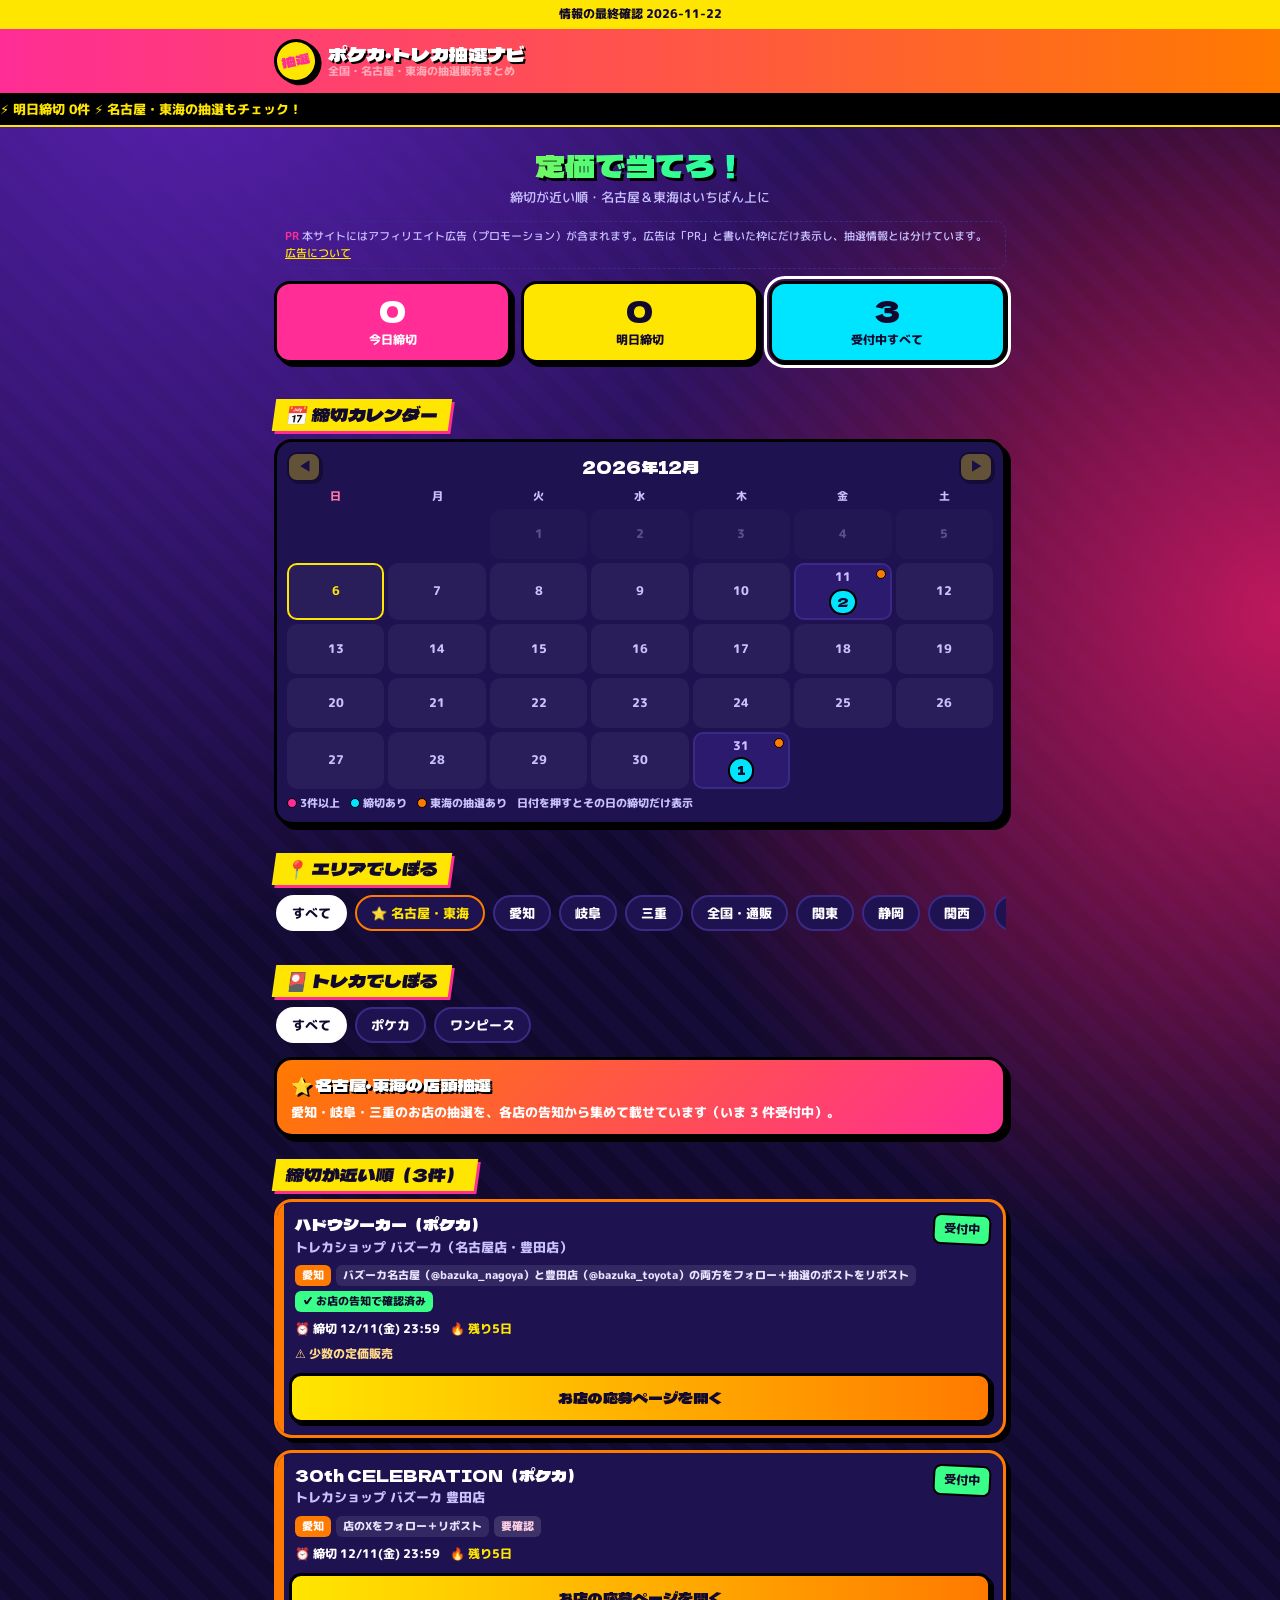
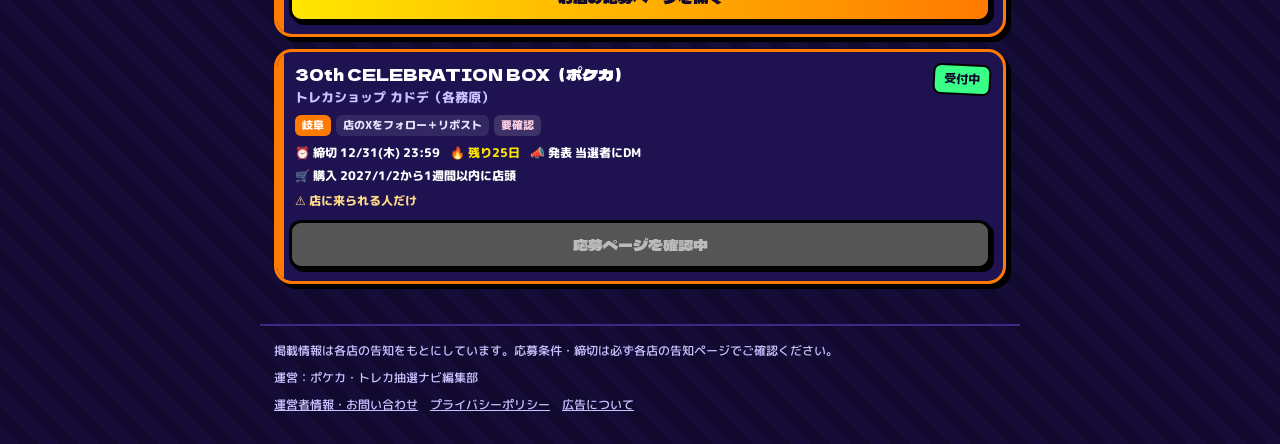
==== site/index.html @ 582af1c0 "抽選情報 11/22夜：@pokecachan から全国6件を追加（Joshin・ゲオ・HMV・フルコンプ・ゲームアーク宝島・ポケカラウンジ）、巡回先に追加 Co-Authored-By: Claud" ====
<!DOCTYPE html>
<html lang="ja">
<head>
<meta charset="utf-8">
<meta name="viewport" content="width=device-width, initial-scale=1">
<title>ポケカ・トレカ抽選ナビ｜全国・名古屋・東海の抽選販売まとめ</title>
<link rel="canonical" href="https://pokeca-chusen-navi.pages.dev/">
<meta property="og:title" content="ポケカ・トレカ抽選ナビ｜全国・名古屋・東海の抽選販売まとめ">
<meta property="og:description" content="ポケカの抽選販売・予約・再販情報を締切が近い順にまとめ。名古屋・愛知・岐阜・三重の店頭抽選もくわしく。">
<meta property="og:type" content="website">
<meta property="og:url" content="https://pokeca-chusen-navi.pages.dev/">
<meta name="twitter:card" content="summary">
<meta name="description" content="ポケカ（ポケモンカード）の抽選販売・予約・再販情報を締切が近い順にまとめています。全国のオンライン抽選に加え、名古屋・愛知・岐阜・三重の店頭抽選もくわしく掲載。">
<link rel="preconnect" href="https://fonts.googleapis.com"><link rel="preconnect" href="https://fonts.gstatic.com" crossorigin>
<link href="https://fonts.googleapis.com/css2?family=Dela+Gothic+One&family=M+PLUS+Rounded+1c:wght@500;800&display=swap" rel="stylesheet">
<style>
:root{--bg:#120a2e;--ink:#fff;--sub:#c9c2ff;--y:#ffe600;--pk:#ff2d95;--cy:#00e5ff;--or:#ff7a00;--gr:#39ff88;--card:#1e1250;--line:#3b2a85}
*{box-sizing:border-box}
body{margin:0;font-family:"M PLUS Rounded 1c",system-ui,sans-serif;font-weight:500;color:var(--ink);line-height:1.55;font-size:15px;
background:radial-gradient(circle at 15% 0%,#5b21b6 0,transparent 40%),radial-gradient(circle at 100% 30%,#be185d 0,transparent 35%),repeating-linear-gradient(45deg,#160c38 0 14px,#120a2e 14px 28px)}
a{color:var(--y)}
.disp{font-family:"Dela Gothic One",sans-serif;font-weight:400;letter-spacing:.02em}
.proto{background:var(--y);color:#120a2e;font-size:12px;text-align:center;padding:5px;font-weight:800}
header{position:sticky;top:0;z-index:5;background:linear-gradient(90deg,var(--pk),var(--or));box-shadow:0 4px 0 #000}
.hd{max-width:760px;margin:auto;padding:10px 14px;display:flex;align-items:center;gap:10px}
.logo{width:44px;height:44px;border-radius:50%;background:var(--y);border:3px solid #000;display:grid;place-items:center;font-family:"Dela Gothic One";color:var(--pk);font-size:14px;transform:rotate(-12deg);box-shadow:3px 3px 0 #000}
.ttl{font-family:"Dela Gothic One";font-size:19px;line-height:1.15;text-shadow:2px 2px 0 #000}
.ttl small{display:block;font-family:"M PLUS Rounded 1c";font-weight:800;font-size:11px;text-shadow:none;color:#fff8}
.ticker{background:#000;color:var(--y);overflow:hidden;white-space:nowrap;font-weight:800;font-size:13px;border-bottom:2px solid var(--y)}
.ticker span{display:inline-block;padding:6px 0;animation:tk 28s linear infinite}
@keyframes tk{from{transform:translateX(100vw)}to{transform:translateX(-100%)}}
main{max-width:760px;margin:auto;padding:14px 14px 40px}
.hero{text-align:center;margin:6px 0 14px}
.hero .big{font-family:"Dela Gothic One";font-size:30px;line-height:1.2;background:linear-gradient(90deg,var(--y),var(--gr),var(--cy));-webkit-background-clip:text;background-clip:text;color:transparent;filter:drop-shadow(3px 3px 0 #000)}
.hero p{margin:4px 0 0;font-size:13px;color:var(--sub)}
.pr-note{font-size:11px;color:var(--sub);border:1px dashed var(--line);border-radius:10px;padding:6px 10px;margin-bottom:12px}
.pr-note b{color:var(--pk)}
.sum{display:grid;grid-template-columns:repeat(3,1fr);gap:10px;margin-bottom:14px}
.sum button{border:3px solid #000;border-radius:16px;padding:10px 4px;font:inherit;cursor:pointer;text-align:center;box-shadow:4px 4px 0 #000;transition:transform .1s;color:#120a2e}
.sum button:active{transform:translate(3px,3px);box-shadow:1px 1px 0 #000}
.sum .today{background:var(--pk);color:#fff}
.sum button[data-f=tmr]{background:var(--y)}
.sum button[data-f=open]{background:var(--cy)}
.sum button.on{outline:3px solid #fff;outline-offset:2px}
.sum .n{display:block;font-family:"Dela Gothic One";font-size:30px;line-height:1.1}
.sum .l{font-size:12px;font-weight:800}
h2{font-family:"Dela Gothic One";font-weight:400;font-size:18px;margin:22px 0 8px;display:inline-block;background:var(--y);color:#120a2e;padding:2px 12px;transform:skew(-8deg);box-shadow:3px 3px 0 var(--pk)}
.chips{display:flex;gap:8px;overflow-x:auto;padding:2px 2px 6px;margin-bottom:6px;scrollbar-width:none}
.chips button{flex:none;border:2px solid var(--line);background:var(--card);color:#fff;border-radius:999px;padding:6px 14px;font:inherit;font-size:13px;font-weight:800;cursor:pointer;white-space:nowrap}
.chips button.on{background:#fff;color:#120a2e;border-color:#fff}
.chips button.tk{border-color:var(--or);color:var(--y)}
.chips button.tk.on{background:var(--or);color:#fff;border-color:#000;box-shadow:2px 2px 0 #000}
.list{display:flex;flex-direction:column;gap:12px}
.item{background:var(--card);border:3px solid #000;border-radius:18px;padding:12px;box-shadow:5px 5px 0 #000;position:relative;overflow:hidden}
.item::before{content:"";position:absolute;left:0;top:0;bottom:0;width:7px;background:var(--cy)}
.item.s-today::before{background:var(--pk)}.item.s-tmr::before{background:var(--y)}.item.tk::before{background:var(--or)}
.item.tk{border-color:var(--or)}
.row1{display:flex;justify-content:space-between;gap:8px;align-items:flex-start;padding-left:6px}
.prod{font-family:"Dela Gothic One";font-size:16px;line-height:1.3}
.shop{font-size:13px;color:var(--sub);margin-top:2px;font-weight:800}
.badge{flex:none;font-size:12px;font-weight:800;border-radius:8px;padding:4px 9px;white-space:nowrap;border:2px solid #000;transform:rotate(3deg)}
.b-today{background:var(--pk);color:#fff;animation:pul 1s ease-in-out infinite alternate}
@keyframes pul{to{transform:rotate(3deg) scale(1.08)}}
.b-tmr{background:var(--y);color:#120a2e}
.b-open{background:var(--gr);color:#120a2e}
.tags{display:flex;flex-wrap:wrap;gap:5px;margin:8px 0;padding-left:6px}
.tag{font-size:11px;border-radius:6px;padding:2px 7px;background:#ffffff18;color:#e9e5ff;font-weight:800}
.tag.ok{background:var(--gr);color:#120a2e}.tag.ng{background:#ffffff24;color:#ffd0e5}
.cond{margin:6px 0 0 6px;font-size:12px;color:#ffd98a;font-weight:800}
.tag.area-tk{background:var(--or);color:#fff}
.meta{font-size:12px;color:#fff;display:flex;flex-wrap:wrap;gap:10px;padding-left:6px;font-weight:800}
.meta .cd{color:var(--y)}
.go{display:block;margin-top:10px;text-align:center;background:linear-gradient(90deg,var(--y),var(--or));color:#120a2e;text-decoration:none;font-family:"Dela Gothic One";font-size:15px;border-radius:12px;padding:10px;border:3px solid #000;box-shadow:3px 3px 0 #000}
.go.off{background:#555;color:#bbb;pointer-events:none}
.empty{border:2px dashed var(--line);border-radius:14px;padding:16px;text-align:center;color:var(--sub);font-size:13px}
.tokai-box{background:linear-gradient(135deg,var(--or),var(--pk));border:3px solid #000;border-radius:18px;padding:12px 14px;margin-top:8px;box-shadow:5px 5px 0 #000}
.tokai-box h3{margin:0 0 4px;font-family:"Dela Gothic One";font-weight:400;font-size:17px;text-shadow:2px 2px 0 #000}
.tokai-box p{margin:0;font-size:13px;font-weight:800}
.prsec{margin-top:26px;border:3px dashed #a78bfa;background:#ffffff0d;border-radius:16px;padding:12px}
.prsec .hdr{display:flex;align-items:center;gap:6px;font-weight:800;color:#e9d5ff}
.prsec .hdr span{font-size:11px;background:#a78bfa;color:#120a2e;border-radius:6px;padding:2px 6px}
.prsec p{font-size:11px;color:#c4b5fd;margin:6px 0 10px}
.prcard{border:1px dashed #a78bfa;border-radius:10px;padding:12px;text-align:center;color:#c4b5fd;font-size:13px}
.prvideo{position:relative;display:block;border:3px solid #000;border-radius:14px;overflow:hidden;box-shadow:4px 4px 0 var(--pk);text-decoration:none}
.prvideo video,.prvbox{display:block;width:100%;aspect-ratio:16/9;object-fit:cover;background:linear-gradient(135deg,#3b1d8f,#be185d)}
.prvbox{display:grid;place-items:center;text-align:center;color:#fff;font-size:12px;font-weight:800;padding:10px}
.prlabel{position:absolute;left:8px;top:8px;z-index:2;background:#a78bfa;color:#120a2e;font-size:11px;font-weight:800;border-radius:6px;padding:2px 7px;border:2px solid #000}
.prcta{display:block;margin-top:10px;text-align:center;background:linear-gradient(90deg,var(--pk),var(--or));color:#fff;text-decoration:none;font-family:"Dela Gothic One";font-size:16px;border-radius:12px;padding:11px;border:3px solid #000;box-shadow:3px 3px 0 #000}
.prods{display:grid;grid-template-columns:1fr 1fr;gap:10px}
.pcard{background:linear-gradient(160deg,#3b1d8f,#1e1250);border:3px solid #000;border-radius:16px;padding:12px;cursor:pointer;box-shadow:4px 4px 0 var(--cy)}
.pcard b{display:block;font-family:"Dela Gothic One";font-weight:400;font-size:14px;line-height:1.3}
.pcard small{color:var(--sub);font-size:11px}
.pcard .cnt{margin-top:6px;font-size:13px;font-weight:800;color:var(--y)}
.cal{background:var(--card);border:3px solid #000;border-radius:18px;padding:10px;box-shadow:5px 5px 0 #000;margin-bottom:6px}
.calhd{display:flex;align-items:center;justify-content:space-between;margin-bottom:6px}
.calhd b{font-family:"Dela Gothic One";font-weight:400;font-size:17px}
.calhd button{border:2px solid #000;background:var(--y);color:#120a2e;border-radius:10px;width:34px;height:30px;font-weight:800;cursor:pointer;box-shadow:2px 2px 0 #000}
.calhd button:disabled{opacity:.3;cursor:default}
.calg{display:grid;grid-template-columns:repeat(7,1fr);gap:4px}
.calw{text-align:center;font-size:11px;font-weight:800;color:var(--sub)}
.calw:first-child{color:#ff7aa8}.calw:last-child{color:#7ad7ff}
.cd2{position:relative;min-height:50px;border-radius:10px;background:#ffffff0d;border:2px solid transparent;padding:3px 2px;text-align:center;font:inherit;color:#fff;cursor:default}
.cd2 .d{font-size:12px;font-weight:800;color:var(--sub)}
.cd2.past{opacity:.35}
.cd2.has{background:#2c1a6e;border-color:var(--line);cursor:pointer}
.cd2.has .n{display:inline-block;margin-top:2px;min-width:26px;border-radius:999px;background:var(--cy);color:#120a2e;font-family:"Dela Gothic One";font-size:13px;padding:1px 6px;border:2px solid #000}
.cd2.hot .n{background:var(--pk);color:#fff}
.cd2.tkd::after{content:"";position:absolute;top:4px;right:4px;width:8px;height:8px;border-radius:50%;background:var(--or);border:1px solid #000}
.cd2.today{border-color:var(--y)}
.cd2.today .d{color:var(--y)}
.cd2.sel{background:var(--y);border-color:#000}
.cd2.sel .d{color:#120a2e}
.callg{display:flex;flex-wrap:wrap;gap:10px;font-size:11px;color:var(--sub);margin-top:6px;font-weight:800}
.callg i{display:inline-block;width:10px;height:10px;border-radius:50%;vertical-align:-1px;margin-right:3px;border:1px solid #000}
.dayclr{display:none;margin:6px 0 0;border:2px solid #000;background:#fff;color:#120a2e;border-radius:999px;padding:5px 14px;font:inherit;font-size:13px;font-weight:800;cursor:pointer}
footer{max-width:760px;margin:auto;padding:16px 14px 30px;font-size:12px;color:var(--sub);border-top:2px solid var(--line)}
footer a{color:var(--sub);margin-right:12px}
</style>
</head>
<body>
<div class="proto">情報の最終確認 <span id="checked"></span></div>
<header><div class="hd"><div class="logo">抽選</div><div class="ttl">ポケカ・トレカ抽選ナビ<small>全国・名古屋・東海の抽選販売まとめ</small></div></div></header>
<div class="ticker"><span id="tick">⚡ 抽選情報を更新中 ⚡</span></div>
<main>
  <div class="hero"><div class="big">定価で当てろ！</div><p>締切が近い順・名古屋＆東海はいちばん上に</p></div>
  <div class="pr-note"><b>PR</b> 本サイトにはアフィリエイト広告（プロモーション）が含まれます。広告は「PR」と書いた枠にだけ表示し、抽選情報とは分けています。<a href="/ad-policy.html">広告について</a></div>

  <div class="sum">
    <button class="today" data-f="today"><span class="n" id="nToday">0</span><span class="l">今日締切</span></button>
    <button data-f="tmr"><span class="n" id="nTmr">0</span><span class="l">明日締切</span></button>
    <button class="on" data-f="open"><span class="n" id="nOpen">0</span><span class="l">受付中すべて</span></button>
  </div>

  <h2>📅 締切カレンダー</h2>
  <div class="cal">
    <div class="calhd"><button id="calPrev" aria-label="前の月">◀</button><b id="calTtl"></b><button id="calNext" aria-label="次の月">▶</button></div>
    <div class="calg" id="calG"></div>
    <div class="callg"><span><i style="background:var(--pk)"></i>3件以上</span><span><i style="background:var(--cy)"></i>締切あり</span><span><i style="background:var(--or)"></i>東海の抽選あり</span><span>日付を押すとその日の締切だけ表示</span></div>
  </div>
  <button class="dayclr" id="dayClr">✕ 日付のしぼりこみを解除</button>

  <h2>📍 エリアでしぼる</h2>
  <div class="chips" id="areaChips"></div>

  <h2>🎴 トレカでしぼる</h2>
  <div class="chips" id="prodChips"></div>

  <div id="tokaiBox"></div>

  <h2 id="listTitle">締切が近い順</h2>
  <div class="list" id="list"></div>

  <section class="prsec" id="prSec" aria-label="広告">
    <div class="hdr"><span>PR</span>オンラインオリパ（広告）</div>
    <p>ここは広告枠です。上の抽選情報とは関係ありません。18歳未満は利用できないサービスがあります。利用条件は各サイトでご確認ください。</p>
    <!-- 動画枠：A8で提携後、広告主の公式動画素材を入れる。data-video に動画ファイル、data-href にアフィリエイトのリンク -->
    <a class="prvideo" id="prVideo" data-video="" data-href="" href="#" rel="sponsored noopener" target="_blank">
      <span class="prlabel">PR</span>
      <div class="prvbox"><span>▶ 公式動画素材が届いたらここで自動再生（音なし・ループ）<br>タップでアフィリエイト先へ</span></div>
    </a>
    <a class="prcta" id="prCta" href="#" rel="sponsored noopener" target="_blank">今すぐチェック →</a>
  </section>

</main>
<footer>
  <div>掲載情報は各店の告知をもとにしています。応募条件・締切は必ず各店の告知ページでご確認ください。</div>
  <div style="margin-top:8px">運営：ポケカ・トレカ抽選ナビ編集部</div>
  <div style="margin-top:8px"><a href="/about.html">運営者情報・お問い合わせ</a><a href="/privacy.html">プライバシーポリシー</a><a href="/ad-policy.html">広告について</a></div>
</footer>

<script>
// 抽選データ（tools/sync.py が買取ナビの抽選データから作って、ここに埋め込む）
/*DATA-START*/const DATA={"checked":"2026-11-22","items":[{"pref":"愛知","shop":"HobbyMarket さとう店","item":"神の支配 OP-18（ワンピース）","game":"onepiece","method":"Web応募（LivePocket）","deadline":"2026-11-17","time":"21:00","result":"11/18","buy":"11/21 10:00〜11/23 21:00 店頭"},{"pref":"愛知","shop":"MINT名古屋店","item":"神の支配 OP-18（ワンピース）","game":"onepiece","method":"Googleフォーム","deadline":"2026-11-18","time":"23:59","result":"11/19前後（メール）","buy":"11/28 21:00までに来店","condition":"本人確認は運転免許証・マイナンバーカード","url":"https://x.com/mint_nagoya/status/2121195654290784266","verified":"2026-11-17"},{"pref":"愛知","shop":"MINT名古屋店","item":"ハドウシーカー（ポケカ） 1BOX","game":"pokeca","method":"Googleフォーム（店のXのフォロー＋対象ポストのリポストが必須）","deadline":"2026-11-24","time":"23:59","result":"11/25前後（当選者のみメール）","buy":"12/4 21:00までに来店","condition":"1人1回。本人確認は運転免許証・マイナンバーカード","url":"https://docs.google.com/forms/d/e/1FAIpQLSe1Cg5346OUiENnW8p3FgmO14wir06wnTff-MA3YrniZBb72A/viewform","verified":"2026-11-17"},{"pref":"愛知","shop":"トレカプラザ55 豊田店","item":"神の支配 OP-18（ワンピース）","game":"onepiece","method":"モバイル会員から応募","deadline":"2026-11-18","condition":"モバイル会員の登録が必要。締切の時刻・発表日は告知に記載なし","url":"https://x.com/tp55_revolution/status/2121505896845000984","verified":"2026-11-17"},{"pref":"愛知","shop":"カードボックス 刈谷店","item":"ハドウシーカー（ポケカ）","game":"pokeca","method":"店頭の注意書きを読んでQRコードから応募","deadline":"2026-11-18","condition":"11/2までにポイントカードに入会した人だけ","url":"https://x.com/CARDBOX_KARIYA/status/2117421510269022342","verified":"2026-11-17"},{"pref":"愛知","shop":"TCGショップ193（名駅店・椿店・大須店）","item":"ハドウシーカー（ポケカ） 1BOX","game":"pokeca","method":"Googleフォーム","deadline":"2026-11-19","time":"23:59","result":"当選者のみメール","buy":"11/21〜11/26に支払い、引き取りは7日以内","condition":"10/31までに入会した店頭会員だけ（通販の会員は対象外）。箱のフィルム・外箱なし","url":"https://docs.google.com/forms/d/e/1FAIpQLScyVCz7XSzFQ8L4EWUXfMzbnjYKd2P3TCOXoAjrp3Wy0Md2ag/viewform","verified":"2026-11-17"},{"pref":"愛知","shop":"TSUTAYA ウイングタウン岡崎店","item":"ハドウシーカー（ポケカ） 1BOX","game":"pokeca","method":"LivePocketで応募","deadline":"2026-11-19","time":"23:00","result":"11/23予定（メール）","buy":"11/27〜11/29 店頭","condition":"1人1回。本人確認あり。箱のフィルムは外して渡される","url":"https://livepocket.jp/e/xo13d","verified":"2026-11-17"},{"pref":"愛知","shop":"TSUTAYA 瀬戸店","item":"ハドウシーカー（ポケカ） 1BOX","game":"pokeca","method":"LivePocketで応募","deadline":"2026-11-19","time":"23:00","result":"11/23予定（メール）","buy":"11/27〜11/29 店頭","condition":"1人1回。本人確認あり。箱のフィルムは外して渡される","url":"https://livepocket.jp/e/gjqwb","verified":"2026-11-17"},{"pref":"愛知","shop":"TSUTAYA 春日井店","item":"ハドウシーカー（ポケカ） 1BOX","game":"pokeca","method":"LivePocketで応募","deadline":"2026-11-19","time":"23:00","result":"11/23予定（メール）","buy":"11/27〜11/29 店頭","condition":"1人1回。シリアルコードが必要。本人確認あり","url":"https://livepocket.jp/e/hjv8f","verified":"2026-11-17"},{"pref":"愛知","shop":"TSUTAYA ルビットタウン戸田店","item":"ハドウシーカー（ポケカ） 1BOX","game":"pokeca","method":"LivePocketで応募","deadline":"2026-11-19","time":"23:00","result":"11/23予定（メール）","buy":"11/27〜11/29 店頭","condition":"1人1回。シリアルコードが必要。本人確認あり","url":"https://livepocket.jp/e/pcjvn","verified":"2026-11-17"},{"pref":"愛知","shop":"ブックオフ（名古屋みなと店・新瑞橋駅前店・西友岡崎店）","item":"神の支配 OP-18（ワンピース）","game":"onepiece","method":"各店のXをフォロー＋リポスト","deadline":"2026-11-19","result":"11/20ごろまでにDM（岡崎）","buy":"11/21〜11/22 店頭（岡崎）","condition":"締切の時刻は各店の告知で確認"},{"pref":"愛知","shop":"BOOKOFF PLUS ヨシヅヤ新稲沢店","item":"神の支配 OP-18（ワンピース）","game":"onepiece","method":"店のXをフォロー＋リポスト","deadline":"2026-11-19","result":"11/20（当選者にDM）","buy":"11/21〜11/22 店頭","condition":"Xの抽選だけ（当日の一般販売・郵送なし）。1人1点、シュリンクは外して渡し","url":"https://x.com/bo_inazawa/status/2121198390847676625","verified":"2026-11-17"},{"pref":"愛知・岐阜ほか","shop":"買取王国","item":"ハドウシーカー（ポケカ）","game":"pokeca","method":"Googleフォーム（告知のQRコード）。近くの買取王国を選んで応募","deadline":"2026-11-19","result":"11/26","buy":"11/27〜11/30","condition":"アプリ会員限定。1人15パックまで（1パック200円）。1人1回","url":"https://x.com/okokutore/status/2118924757852958762","verified":"2026-11-17"},{"pref":"愛知","shop":"コーギーアール名古屋店","item":"30th CELEBRATION カードセット9種（ポケカ）","game":"pokeca","method":"店のXをフォロー＋リポスト","deadline":"2026-11-20","time":"23:59","result":"当選者にDM","condition":"全9種セット 10,800円（税込）","url":"https://x.com/corgi_nagoya/status/2120831245215248852","verified":"2026-11-17"},{"pref":"愛知","shop":"BOOKOFF PLUS ヨシヅヤ新稲沢店","item":"ハドウシーカー（ポケカ）","game":"pokeca","method":"店のXをフォロー＋リポスト","deadline":"2026-11-25","result":"11/26（DM）","buy":"11/27〜11/29 店頭","condition":"Xの抽選だけ（当日の一般販売・郵送なし）。1人1点、シュリンクは外して渡し。当選のDMとアカウントを店頭で確認","url":"https://x.com/bo_inazawa/status/2120441870107250752","verified":"2026-11-17"},{"pref":"愛知","shop":"トレカショップ バズーカ（名古屋店・豊田店）","item":"ハドウシーカー（ポケカ）","game":"pokeca","method":"バズーカ名古屋（@bazuka_nagoya）と豊田店（@bazuka_toyota）の両方をフォロー＋抽選のポストをリポスト","deadline":"2026-12-11","time":"23:59","condition":"少数の定価販売","url":"https://x.com/bazuka_nagoya/status/2113583740110909888","verified":"2026-11-17"},{"pref":"愛知","shop":"すまいるキング 岡崎店（カードボックス岡崎店）","item":"ハドウシーカー（ポケカ） 購入権","game":"pokeca","method":"店内に掲示のQRコードから応募（店頭抽選）","deadline":"2026-11-22","time":"23:59","url":"https://x.com/Cardbox_okazaki/status/2117424910691860802","verified":"2026-11-17"},{"pref":"岐阜","shop":"三洋堂トレカ館 中津川店","item":"スペシャルデッキセットMEGA（ポケカ）","game":"pokeca","method":"店のXをフォロー＋リポスト","deadline":"2026-11-17","time":"20:59","result":"11/19（DM）","buy":"11/20〜11/23 店頭","condition":"岐阜・長野に住んでいる人だけ","url":"https://x.com/sanyodoTCG_naka/status/2121151328185663893","verified":"2026-11-17"},{"pref":"岐阜","shop":"草叢BOOKS 各務原店","item":"神の支配 OP-18（ワンピース）","game":"onepiece","method":"店頭掲示のQRコードからLivePocketで応募","deadline":"2026-11-17","time":"21:00","result":"11/18","buy":"11/21〜11/23 店頭（9時〜21時）","condition":"LivePocket会員登録と、店頭の有人カウンターで配るシリアルコードが必要","url":"https://x.com/kusamura_toreca/status/2121030282354598013","verified":"2026-11-17"},{"pref":"岐阜","shop":"王の洞窟 岐南本店","item":"神の支配 OP-18（ワンピース） 1BOX","game":"onepiece","method":"Web応募","deadline":"2026-11-17","time":"21:30","result":"11/18","buy":"11/21〜11/23 店頭受け取りだけ"},{"pref":"岐阜","shop":"TSUTAYA 大垣店","item":"ハドウシーカー（ポケカ） 1BOX","game":"pokeca","method":"LivePocketで応募","deadline":"2026-11-19","time":"23:00","result":"11/23予定（メール）","buy":"11/27〜11/29 店頭","condition":"1人1回。シリアルコードが必要。本人確認あり","url":"https://livepocket.jp/e/r_9mb","verified":"2026-11-17"},{"pref":"岐阜","shop":"トレカショップ カドデ（各務原）","item":"30th CELEBRATION BOX（ポケカ）","game":"pokeca","method":"店のXをフォロー＋リポスト","deadline":"2026-12-31","result":"当選者にDM","buy":"2027/1/2から1週間以内に店頭","condition":"店に来られる人だけ"},{"pref":"三重","shop":"ブックオフ 鈴鹿ハンター店","item":"神の支配 OP-18（ワンピース） 1BOX","game":"onepiece","method":"店のXをフォロー＋リポスト","deadline":"2026-11-19","result":"11/20（XのDM）","buy":"11/21〜11/22 店頭","condition":"直接店頭で受け取れる人だけ。1人1BOX。テープを切って渡し","url":"https://x.com/BOOKOFFsuzuka/status/2120713195040170084","verified":"2026-11-17"},{"pref":"三重","shop":"TSUTAYA 鈴鹿中央通店","item":"ハドウシーカー（ポケカ） 1BOX","game":"pokeca","method":"LivePocketで応募","deadline":"2026-11-19","time":"23:00","result":"11/23予定（メール）","buy":"11/27〜11/29 店頭","condition":"1人1回。シリアルコードが必要。本人確認あり","url":"https://livepocket.jp/e/frcx1","verified":"2026-11-17"},{"pref":"全国・通販","shop":"楽天ブックス","item":"ハドウシーカー・30th CELEBRATION・ストームエメラルダほか（ポケカ）","game":"pokeca","method":"各商品ページからエントリー","deadline":"2026-11-18","time":"23:59","result":"販売開始までにメール","buy":"11/29 10:00〜12/3 23:59（クレジットカード）","condition":"楽天会員。1世帯1名。同じ商品を楽天ブックスで買ったことがある人は無効","url":"https://books.rakuten.co.jp/rb/18537078/","verified":"2026-11-17"},{"pref":"全国・通販","shop":"ドラゴンスター通販","item":"ハドウシーカー（ポケカ）","game":"pokeca","method":"会員の抽選ページから応募","deadline":"2026-11-18","time":"23:59","result":"11/19予定","buy":"11/19〜11/25","url":"https://dorasuta.membercard.jp/lottery"},{"pref":"全国・店舗受け取り","shop":"イエローサブマリン各店","item":"30th CELEBRATION カードセット・ストームエメラルダの再販 購入権（ポケカ）","game":"pokeca","method":"店頭ポスターのQRコード（LivePocket）","deadline":"2026-11-18","time":"20:00","result":"11/22予定","buy":"11/23〜11/25 レシートをもらった店で","condition":"11/15〜11/18の300円以上のレシートとマイナンバーカードが必要。東海の店が対象かは未確認","url":"https://livepocket.jp/e/rnqyh","verified":"2026-11-17"},{"pref":"全国・店舗受け取り","shop":"コジマ（アプリ）","item":"ハドウシーカー（ポケカ） 1BOX","game":"pokeca","method":"コジマアプリから応募","deadline":"2026-11-20","time":"23:59","result":"11/27 0:00（アプリ）","buy":"11/27〜11/29 選んだ店で","condition":"コジマで累計5,000円以上の購入履歴が必要。対象の店は告知で確認","url":"https://www.kojima.net/shop/app/kojima_appli.html"},{"pref":"全国・通販","shop":"駿河屋通販","item":"ハドウシーカー（ポケカ）","game":"pokeca","method":"公式Xをフォロー＋リポストして、応募ページから申し込み","deadline":"2026-11-22","time":"23:59","result":"11/23","buy":"11/23〜11/26に支払い","condition":"マイページ登録が必要。1人1回"},{"pref":"全国・店舗受け取り","shop":"イトーヨーカドー","item":"30th CELEBRATION 再販分（ポケカ）","game":"pokeca","method":"LivePocketで応募","deadline":"2026-11-22","result":"LivePocketからお知らせ（店頭発表なし）","buy":"12/11〜12/13","condition":"受付は11/20から。対象の店は告知で確認","url":"https://x.com/PokeGetInfoMain/status/2122177290872516697"},{"pref":"愛知・岐阜ほか","shop":"買取王国（一宮・春日井・豊橋・可児・豊田・岐阜・大垣・岡崎・多治見ほか）","item":"ストームエメラルダ（ポケカ）","game":"pokeca","method":"Googleフォームから応募","deadline":"2026-11-19","time":"23:59","condition":"応募条件は告知で確認","url":"https://docs.google.com/forms/d/e/1FAIpQLSd-vlKNrXIg5Kf9CGn7VuBkQ0bHYpUPj7yWfzBUvzA-tv6Hog/viewform"},{"pref":"三重","shop":"ブックオフ イオン桑名店","item":"30th CELEBRATION BOX（ポケカ）","game":"pokeca","method":"店のXをフォロー＋リポスト","deadline":"2026-11-19","time":"23:59","condition":"Xアカウントが必要。条件は告知で確認","url":"https://x.com/bookoff_kuwana/status/2122132550210486403"},{"pref":"三重","shop":"三洋堂書店 生桑店（四日市）","item":"プレミアムデッキセット エーフィ・ブラッキー（ポケカ）","game":"pokeca","method":"店のXをフォロー＋リポスト","deadline":"2026-11-20","time":"23:59","url":"https://x.com/sanyodoikuwa/status/2122162750667337900"},{"pref":"愛知","shop":"トレカチャンピオン 大須店（オンライン枠）","item":"ハドウシーカー（ポケカ） 1BOX","game":"pokeca","method":"会員限定。店のXのDMで応募","deadline":"2026-11-22","time":"23:59","result":"11/25（当選者のみDM）","buy":"11/27中に店頭で現金払い","condition":"会員・本人確認。1人1応募","url":"https://x.com/Champion_osu/status/2122087248447393822"},{"pref":"愛知","shop":"トレカチャンピオン 大須店（店頭枠）","item":"ハドウシーカー・ストームエメラルダ・ニンジャスピナー（ポケカ）","game":"pokeca","method":"店頭で応募","deadline":"2026-11-22","time":"21:00","condition":"会員・本人確認","url":"https://x.com/Champion_osu/status/2121928555575787573"},{"pref":"愛知","shop":"トレカチャンピオン 名駅店","item":"ハドウシーカー（ポケカ） 1BOX","game":"pokeca","method":"会員限定。店のXのDMで応募","deadline":"2026-11-22","time":"23:59","result":"11/25（当選者のみDM）","buy":"11/27中に店頭で現金払い","condition":"会員・本人確認。1人1応募","url":"https://x.com/TCmeieki/status/2122162751825199463"},{"pref":"愛知","shop":"トレカチャンピオン 江南店","item":"ハドウシーカー（ポケカ） 1BOX","game":"pokeca","method":"会員限定。店のXのDMで応募","deadline":"2026-11-22","time":"23:59","result":"11/25（当選者のみDM）","buy":"11/27中に店頭で現金払い","condition":"会員。1人1応募","url":"https://x.com/CardKonan/status/2122202495783256517"},{"pref":"愛知","shop":"ビデオインアメリカ 一宮本店（トレカチャンピオン）","item":"ハドウシーカー（ポケカ） 1BOX","game":"pokeca","method":"会員限定。店のXのDMで応募","deadline":"2026-11-22","time":"23:59","result":"11/25（当選者のみDM）","buy":"11/27中に店頭で現金払い","condition":"会員・本人確認。1人1応募","url":"https://x.com/CardIchinomiya/status/2122102353968935364"},{"pref":"愛知","shop":"トレカチャンピオン MEGAドン・キホーテ豊橋店","item":"ハドウシーカー（ポケカ） 1BOX","game":"pokeca","method":"会員限定。店のXのDMで応募","deadline":"2026-11-22","time":"23:59","result":"11/25（当選者のみDM）","buy":"11/27中に店頭で現金払い","condition":"会員・本人確認。1人1応募","url":"https://x.com/cardmegatoyo/status/2122087248162107846"},{"pref":"岐阜","shop":"トレカチャンピオン 各務原店","item":"ハドウシーカー（ポケカ） 1BOX","game":"pokeca","method":"会員限定。店のXのDMで応募","deadline":"2026-11-22","time":"23:59","result":"11/25（当選者のみDM）","buy":"11/27中に店頭で現金払い","condition":"会員・本人確認。1人1応募","url":"https://x.com/kagamigaharaVAC/status/2122094794180903068"},{"pref":"愛知","shop":"トレカダンジョン 稲沢本店","item":"ハドウシーカー（ポケカ）","game":"pokeca","method":"店頭で応募","deadline":"2026-11-23","time":"23:59","condition":"会員・レシートが必要","url":"https://x.com/TCGDungeon/status/2120404083412807826"},{"pref":"愛知","shop":"トレカダンジョンLite 大須店","item":"ハドウシーカー（ポケカ）","game":"pokeca","method":"店頭で応募","deadline":"2026-11-23","time":"23:59","condition":"会員・レシートが必要","url":"https://x.com/TCGDungeon_Osu/status/2120404850135687305"},{"pref":"愛知","shop":"トレカショップ バズーカ 豊田店","item":"30th CELEBRATION（ポケカ）","game":"pokeca","method":"店のXをフォロー＋リポスト","deadline":"2026-12-11","time":"23:59","url":"https://x.com/bazuka_toyota/status/2113582334935208321"},{"pref":"愛知","shop":"カードラボ 名古屋駅前店","item":"30th CELEBRATION 20パック（ポケカ）","game":"pokeca","method":"店のXをフォロー＋キャンペーン投稿をリポスト","deadline":"2026-11-19","result":"11/20〜11/22（当選者にXのDM）","buy":"11/23〜11/29 店頭のみ","condition":"Xアカウントが必要。店頭で受け取れる人のみ。身分証の提示を求められる場合あり。代理購入不可","url":"https://www.c-labo.jp/blog/624695/","verified":"2026-11-18"},{"pref":"岐阜","shop":"三洋堂トレカ館 穂積店","item":"MEGAドリームex・バトルコレクションほか（ポケカ）","game":"pokeca","method":"SNS応募（本人確認）","deadline":"2026-11-18","time":"23:59","url":"https://x.com/sanyodoTCG_hozu/status/2122283546186260591"},{"pref":"岐阜","shop":"カードラボ 岐阜店","item":"ハドウシーカー（ポケカ）","game":"pokeca","method":"オンライン応募（会員・本人確認）","deadline":"2026-11-19","time":"23:59","url":"https://x.com/gifu_labo/status/2122328360957399292"},{"pref":"三重","shop":"お宝市番館 三重本店（おたいち）","item":"30th CELEBRATION・ハドウシーカー（ポケカ）","game":"pokeca","method":"アプリ・SNSで応募（会員）","deadline":"2026-11-20","time":"23:00","url":"https://x.com/otaichimiecard/status/2122292657590587901"},{"pref":"三重","shop":"三洋堂トレカ館 菰野店","item":"ハドウシーカー（ポケカ）","game":"pokeca","method":"オンライン応募（会員・本人確認）","deadline":"2026-11-25","time":"23:59","url":"https://x.com/sanyodoTCG_komo/status/2122582272989855745"},{"pref":"愛知","shop":"トレカマスター 大須万松寺通店","item":"神の支配 OP-18（ワンピース）","game":"onepiece","method":"オンライン応募（会員）","deadline":"2026-11-18","time":"23:59","url":"https://x.com/TCG_Master_Osu/status/2121422874900852980"},{"pref":"愛知","shop":"カードラボ 豊橋店","item":"神の支配 OP-18・PRECIOUS BOX（ワンピース）","game":"onepiece","method":"神の支配は店頭（会員）、PRECIOUS BOXはSNS応募","deadline":"2026-11-18","time":"23:59","url":"https://www.c-labo.jp/shop/toyohashi/blog/624660/"},{"pref":"愛知","shop":"ブックオフ 栄スカイル店","item":"神の支配 OP-18（ワンピース）","game":"onepiece","method":"SNS応募","deadline":"2026-11-19","time":"23:59","url":"https://x.com/botcg_skyle/status/2121125039106064893"},{"pref":"愛知","shop":"ブックオフ 名古屋ヤマナカ新中島店","item":"ヒロインズエディション vol.2（ワンピース）","game":"onepiece","method":"SNS応募（本人確認）","deadline":"2026-11-19","time":"23:59","url":"https://x.com/BOOKOFF_Frante/status/2122634115728240813"},{"pref":"愛知","shop":"お宝市番館 尾張小牧店（おたいち）","item":"神の支配 OP-18（ワンピース）","game":"onepiece","method":"オンライン応募（会員・本人確認）","deadline":"2026-11-19","time":"23:00","url":"https://x.com/otaichikomaki/status/2119966532998713729"},{"pref":"愛知","shop":"トレカチャンピオン 大須店（店頭枠）","item":"神の島の冒険・世界最強の戦士（ワンピース）","game":"onepiece","method":"店頭で応募（会員・本人確認）","deadline":"2026-11-22","time":"21:00","url":"https://x.com/Champion_osu/status/2121928555575787573"},{"pref":"三重","shop":"カードボックス 津店","item":"神の支配 OP-18（ワンピース）","game":"onepiece","method":"SNS応募","deadline":"2026-11-20","time":"22:00","url":"https://shoplottery.e-starbox.com/lottery/entry?code=5vFOi93JoG"},{"pref":"三重","shop":"ブックオフ イオン桑名店","item":"神の支配 OP-18（ワンピース）","game":"onepiece","method":"SNS応募","deadline":"2026-11-19","time":"23:59","url":"https://x.com/bookoff_kuwana/status/2122132543306977721"},{"pref":"三重","shop":"BOOKOFF SUPER BAZAAR 1号四日市日永店","item":"神の支配 OP-18（ワンピース）","game":"onepiece","method":"XでSNS応募","deadline":"2026-11-19","time":"23:59","url":"https://x.com/BO_HINAGA_TCG/status/2122132545844486285"},{"pref":"愛知","shop":"トレカステーション 豊橋店","item":"ハドウシーカー（ポケカ）","game":"pokeca","method":"店頭で応募（会員・本人確認）","deadline":"2026-11-22","time":"23:59","url":"https://x.com/TRSTtoyohashi/status/2122254835026415753"},{"pref":"愛知","shop":"トレカステーション 豊川店","item":"ハドウシーカー（ポケカ）","game":"pokeca","method":"店頭で応募（会員・本人確認）","deadline":"2026-11-22","time":"23:59","url":"https://x.com/tstoyokawa/status/2122259772854665504"},{"pref":"愛知","shop":"トレカステーション 蒲郡三谷店","item":"ハドウシーカー（ポケカ）","game":"pokeca","method":"店頭で応募（会員・本人確認）","deadline":"2026-11-22","time":"23:59","url":"https://x.com/ts_gamagorimiya/status/2122253339844804666"},{"pref":"愛知","shop":"トレカステーション 中島新町店","item":"ハドウシーカー（ポケカ）","game":"pokeca","method":"店頭で応募（会員）","deadline":"2026-11-22","time":"23:59","url":"https://x.com/ts_nakazima/status/2122261663391068401"},{"pref":"愛知","shop":"草叢BOOKS 新守山店","item":"ハドウシーカー（ポケカ）","game":"pokeca","method":"SNS応募","deadline":"2026-11-23","time":"22:00","url":"https://livepocket.jp/e/c3axu"},{"pref":"愛知","shop":"いえろーきゃっと 大曽根店","item":"ハドウシーカー（ポケカ）","game":"pokeca","method":"オンライン応募","deadline":"2026-11-25","time":"15:00","condition":"会員・本人確認","url":"https://x.com/kinekooozone/status/2121141707228205465"},{"pref":"愛知・岐阜・三重ほか","shop":"アピタ・ピアゴ（majica対象店舗）","item":"神の支配 OP-18（ワンピース）","game":"onepiece","method":"店頭で応募（majica会員）","deadline":"2026-11-20","time":"20:00","condition":"会員・本人確認","url":"https://www.majica-net.com/app/"},{"pref":"愛知","shop":"カードラボ 名古屋大須店","item":"30th CELEBRATION 御三家カードセット（ポケカ）","game":"pokeca","method":"SNS応募","deadline":"2026-11-19","time":"23:59","url":"https://www.c-labo.jp/shop/nagoyaoosu/blog/624714/"},{"pref":"愛知","shop":"ブックオフスーパーバザー カインズモール名古屋みなと店","item":"ハドウシーカー（ポケカ）","game":"pokeca","method":"SNS応募","deadline":"2026-11-25","time":"23:59","url":"https://x.com/bookoff_minato/status/2122924304040091961"},{"pref":"岐阜","shop":"王の洞窟 岐南本店","item":"ハドウシーカー（ポケカ）","game":"pokeca","method":"オンライン（SNS応募）","deadline":"2026-11-23","time":"23:59","condition":"会員","url":"https://livepocket.jp/e/pgn_5"},{"pref":"愛知","shop":"三洋堂トレカ館 ららぽーと愛知東郷店","item":"ヒロインズエディション vol.2（ワンピース）","game":"onepiece","method":"X応募","deadline":"2026-11-22","time":"23:59","condition":"本人確認","url":"https://x.com/sanyodoTCG_toug/status/2122935913114480899"},{"pref":"愛知","shop":"カードボックス 安城店（すまいるキング安城店）","item":"ハドウシーカー（ポケカ）","game":"pokeca","method":"オンライン","deadline":"2026-11-22","time":"23:59","result":"2026-11-25","condition":"会員・本人確認","url":"https://toreca-entry.com"},{"pref":"愛知","shop":"晴れる屋2 大須店","item":"ハドウシーカー（ポケカ） BOX購入権","game":"pokeca","method":"WEB抽選（LivePocket・晴れる屋2のLINE会員コードが必要）","deadline":"2026-11-23","time":"23:59","result":"11/24","buy":"11/27〜11/29 応募した店舗の店頭のみ","condition":"1人1回・対象店舗から1店舗のみ・本人確認書類","url":"https://livepocket.jp/e/wfku9"},{"pref":"三重","shop":"晴れる屋2 四日市店","item":"ハドウシーカー（ポケカ） BOX購入権","game":"pokeca","method":"WEB抽選（LivePocket・晴れる屋2のLINE会員コードが必要）","deadline":"2026-11-23","time":"23:59","result":"11/24","buy":"11/27〜11/29 応募した店舗の店頭のみ","condition":"1人1回・対象店舗から1店舗のみ・本人確認書類","url":"https://livepocket.jp/e/wfku9"},{"pref":"愛知","shop":"ブックマーケットエーツー 三河安城店","item":"ハドウシーカー（ポケカ）","game":"pokeca","method":"WEB抽選（LivePocket）","deadline":"2026-11-22","time":"23:59","url":"https://livepocket.jp/e/hwu69"},{"pref":"三重","shop":"三洋堂トレカ館 菰野店","item":"30th CELEBRATION プレミアムデッキセット エーフィ・ブラッキー（ポケカ）","game":"pokeca","method":"SNS応募","deadline":"2026-11-25","time":"23:59","condition":"本人確認","url":"https://x.com/sanyodoTCG_komo/status/2122582272989855745"},{"pref":"愛知・岐阜・三重ほか","shop":"お宝創庫グループ（お宝創庫・おじゃま館・メディオ！・プレイズ一部店舗）","item":"ハドウシーカー（ポケカ） 1BOX","game":"pokeca","method":"アプリ抽選（アプリ会員限定）","deadline":"2026-11-22","time":"23:45","result":"11/25頃","buy":"11/27〜11/29 応募店舗で本人確認","condition":"会員証提示の買い物・買取履歴がある人・1商品1応募","url":"https://www.otakarasouko.com/information/109459977/"},{"pref":"愛知","shop":"トレカ専門店 バトスキ！大須店","item":"神の支配 OP-18（ワンピース）","game":"onepiece","method":"SNS応募","deadline":"2026-11-20","time":"23:59","url":"https://x.com/Batosuki_shop/status/2123366682848833953"},{"pref":"愛知","shop":"駿河屋 名古屋大須トレカ・ボードゲーム館","item":"神の支配 OP-18（ワンピース）","game":"onepiece","method":"SNS応募","deadline":"2026-11-20","time":"23:59","url":"https://x.com/suruga758tb/status/2123249906710175869"},{"pref":"愛知","shop":"トレカマスター 大須万松寺通店","item":"ハドウシーカー（ポケカ） 1BOX","game":"pokeca","method":"アプリ抽選（モバイル会員限定。会員ページのメニュー→抽選申込み）","deadline":"2026-11-24","result":"11/25（水）","buy":"11/27〜11/28","condition":"お一人様1BOXまで・1BOX（30パック）6,000円","url":"https://x.com/TCG_Master_Osu","verified":"2026-11-20"},{"pref":"愛知","shop":"ONE PIECE 麦わらストア 名古屋店","item":"世界最強の戦士 OP-17（ワンピース）","game":"onepiece","method":"WEB抽選（LivePocket・店舗ごとの申込ページ）","deadline":"2026-11-22","time":"23:59","result":"11/23〜11/26中予定","buy":"11/29〜12/6","condition":"店舗ごと1回・1BOX 5,760円・購入時に本人確認","url":"https://www.mugiwara-store.com/news/3131/"},{"pref":"愛知","shop":"トレカキャピタル 豊田本店","item":"30th CELEBRATION BOX（ポケカ）","game":"pokeca","method":"Webフォーム（SMSのURLから応募）","deadline":"2026-11-23","time":"23:59","condition":"会員限定・一人1回・身分証提示必須","url":"https://edion-cp.com/trecapiopen1204"},{"pref":"三重","shop":"カードボックス 津店","item":"ヒロインズエディション vol.2（ワンピース）","game":"onepiece","method":"店頭・会員","deadline":"2026-11-20","time":"22:00","url":"https://cardchusen.com/calendar"},{"pref":"関東","shop":"キデイランド 光が丘店","item":"ハドウシーカー（ポケカ）","game":"pokeca","method":"LivePocketで応募（会員登録・本人確認）","deadline":"2026-11-18","time":"23:59","result":"11/25","url":"https://livepocket.jp/e/zy35l"},{"pref":"関東","shop":"キデイランド 浦和美園店","item":"ハドウシーカー（ポケカ）","game":"pokeca","method":"LivePocketで応募（会員登録・本人確認）","deadline":"2026-11-18","time":"23:59","result":"11/25","url":"https://livepocket.jp/e/zvv1t"},{"pref":"関東","shop":"キデイランド 二子玉川店","item":"ハドウシーカー（ポケカ）","game":"pokeca","method":"LivePocketで応募（会員登録・本人確認）","deadline":"2026-11-18","time":"23:59","result":"11/25","url":"https://livepocket.jp/e/haqf_"},{"pref":"関東","shop":"キデイランド 吉祥寺店","item":"ハドウシーカー（ポケカ）","game":"pokeca","method":"LivePocketで応募（会員登録・本人確認）","deadline":"2026-11-18","time":"23:59","result":"11/25","url":"https://livepocket.jp/e/4ywaz"},{"pref":"関東","shop":"キデイランド 原宿店","item":"ハドウシーカー（ポケカ）","game":"pokeca","method":"LivePocketで応募（会員登録・本人確認）","deadline":"2026-11-18","time":"23:59","result":"11/25","url":"https://livepocket.jp/e/0d5mm"},{"pref":"関東","shop":"キデイランド ららぽーと湘南平塚店","item":"ハドウシーカー（ポケカ）","game":"pokeca","method":"LivePocketで応募（会員登録・本人確認）","deadline":"2026-11-18","time":"23:59","result":"11/25","url":"https://livepocket.jp/e/dvq8h"},{"pref":"関東","shop":"キデイランド ららぽーと富士見店","item":"ハドウシーカー（ポケカ）","game":"pokeca","method":"LivePocketで応募（会員登録・本人確認）","deadline":"2026-11-18","time":"23:59","result":"11/25","url":"https://livepocket.jp/e/bt6dj"},{"pref":"静岡","shop":"キデイランド 清水店","item":"ハドウシーカー（ポケカ）","game":"pokeca","method":"LivePocketで応募（会員登録・本人確認）","deadline":"2026-11-18","time":"23:59","result":"11/25","url":"https://livepocket.jp/e/og9ju"},{"pref":"関西","shop":"キデイランド 大阪梅田店","item":"ハドウシーカー（ポケカ）","game":"pokeca","method":"LivePocketで応募（会員登録・本人確認）","deadline":"2026-11-18","time":"23:59","result":"11/25","url":"https://livepocket.jp/e/y3yhq"},{"pref":"関西","shop":"キデイランド ららぽーとEXPOCITY店","item":"ハドウシーカー（ポケカ）","game":"pokeca","method":"LivePocketで応募（会員登録・本人確認）","deadline":"2026-11-18","time":"23:59","result":"11/25","url":"https://livepocket.jp/e/spp67"},{"pref":"関西","shop":"キデイランド 京都四条河原町店","item":"ハドウシーカー（ポケカ）","game":"pokeca","method":"LivePocketで応募（会員登録・本人確認）","deadline":"2026-11-18","time":"23:59","result":"11/25","url":"https://livepocket.jp/e/wjgu1"},{"pref":"関西","shop":"キデイランド 堺鉄砲町店","item":"ハドウシーカー（ポケカ）","game":"pokeca","method":"LivePocketで応募（会員登録・本人確認）","deadline":"2026-11-18","time":"23:59","result":"11/25","url":"https://livepocket.jp/e/oj5m1"},{"pref":"関西","shop":"キデイランド 三宮店","item":"ハドウシーカー（ポケカ）","game":"pokeca","method":"LivePocketで応募（会員登録・本人確認）","deadline":"2026-11-18","time":"23:59","result":"11/25","url":"https://livepocket.jp/e/np5on"},{"pref":"関西","shop":"キデイランド 神戸店","item":"ハドウシーカー（ポケカ）","game":"pokeca","method":"LivePocketで応募（会員登録・本人確認）","deadline":"2026-11-18","time":"23:59","result":"11/25","url":"https://livepocket.jp/e/itfa1"},{"pref":"関西","shop":"キデイランド ピオレ姫路店","item":"ハドウシーカー（ポケカ）","game":"pokeca","method":"LivePocketで応募（会員登録・本人確認）","deadline":"2026-11-18","time":"23:59","result":"11/25","url":"https://livepocket.jp/e/qkvd1"},{"pref":"九州","shop":"キデイランド 福岡パルコ店","item":"ハドウシーカー（ポケカ）","game":"pokeca","method":"LivePocketで応募（会員登録・本人確認）","deadline":"2026-11-18","time":"23:59","result":"11/25","url":"https://livepocket.jp/e/0gm0u"},{"pref":"九州","shop":"キデイランド アミュプラザくまもと店","item":"ハドウシーカー（ポケカ）","game":"pokeca","method":"LivePocketで応募（会員登録・本人確認）","deadline":"2026-11-18","time":"23:59","result":"11/25","url":"https://livepocket.jp/e/yg0i2"},{"pref":"九州","shop":"キデイランド アミュプラザおおいた店","item":"ハドウシーカー（ポケカ）","game":"pokeca","method":"LivePocketで応募（会員登録・本人確認）","deadline":"2026-11-18","time":"23:59","result":"11/25","url":"https://livepocket.jp/e/g5ssy"},{"pref":"九州","shop":"キデイランド 鹿児島店","item":"ハドウシーカー（ポケカ）","game":"pokeca","method":"LivePocketで応募（会員登録・本人確認）","deadline":"2026-11-18","time":"23:59","result":"11/25","url":"https://livepocket.jp/e/tqh55"},{"pref":"関東","shop":"カードラボ マルイ海老名店","item":"ハドウシーカー（ポケカ）","game":"pokeca","method":"SNS応募（本人確認）","deadline":"2026-11-19","time":"23:59","result":"11/20","url":"https://www.c-labo.jp/blog/623647/"},{"pref":"全国・通販","shop":"CBトレコロ","item":"ハドウシーカー（ポケカ）","game":"pokeca","method":"会員登録して応募","deadline":"2026-11-23","time":"23:59","url":"https://x.com/pokecasukkyanen/status/2120748994209157494"},{"pref":"関東","shop":"CARDWINGS 八王子駅前店","item":"ハドウシーカー（ポケカ）","game":"pokeca","method":"LivePocketで応募（会員登録・本人確認）","deadline":"2026-11-23","time":"23:59","result":"11/24","url":"https://livepocket.jp/e/l9z_p"},{"pref":"関東","shop":"ブックオフプラス 上野広小路店","item":"ハドウシーカー（ポケカ）","game":"pokeca","method":"SNS応募（アプリ必須）","deadline":"2026-11-24","time":"23:59","result":"11/26","url":"https://x.com/BOOKOFF_ueno/status/2113556043212939558"},{"pref":"全国・通販","shop":"Joshin webショップ","item":"ハドウシーカーほか（ポケカ）","game":"pokeca","method":"対象会員にメールで届く応募ページから","deadline":"2026-11-19","time":"09:59","url":"https://joshinweb.jp/toy/c_chusen.html"},{"pref":"全国・アプリ","shop":"しまむらパーク","item":"ハドウシーカーほか（ポケカ）","game":"pokeca","method":"アプリで応募（応募券5枚が必要）","deadline":"2026-11-22","time":"23:00","result":"11/23予定","url":"https://www.shop-shimamura.com/disp/itemlist/?pre_rsv_icon=1"},{"pref":"全国・店頭","shop":"ザ・ビッグエクストラ（一部店舗）","item":"ハドウシーカー（ポケカ）","game":"pokeca","method":"iAEONアプリのエントリー一覧から応募","deadline":"2026-11-18","time":"23:59","result":"11/26 12時頃","url":"https://nyuka-now.com/archives/2459"},{"pref":"全国・店頭","shop":"古本市場","item":"ハドウシーカー（ポケカ）","game":"pokeca","method":"WEB抽選（当選者は店頭で購入）","deadline":"2026-11-22","time":"23:00","result":"11/25 23時頃","url":"https://www.furu1.net/news/news_information/pkop20261127sl"},{"pref":"全国・通販","shop":"コロコロプレミア","item":"スタートデッキ100 バトルコレクション（ポケカ）","game":"pokeca","method":"WEB抽選（ログインが必要）","deadline":"2026-11-23","time":"23:59","result":"12/9以降","url":"https://lifetunes-mall.jp/shop/form/form.aspx?questionnaire=c3060_pokemoncard100_lot"},{"pref":"全国・通販","shop":"CBトレコロ","item":"30th CELEBRATION（ポケカ）","game":"pokeca","method":"会員登録して応募","deadline":"2026-12-01","time":"23:59","url":"https://toreca-entry.com"},{"pref":"全国・通販","shop":"エクストレカ","item":"ハドウシーカー（ポケカ）","game":"pokeca","method":"会員登録して応募","deadline":"2026-11-26","time":"23:59","url":"https://toreca-entry.com"},{"pref":"全国・通販","shop":"るるなカード","item":"インフェルノX（ポケカ）","game":"pokeca","method":"SNS応募","deadline":"2026-11-22","time":"23:45","result":"11/23 8:00","url":"https://toreca-entry.com"},{"pref":"全国・通販","shop":"オリくじ","item":"ハドウシーカー（ポケカ）","game":"pokeca","method":"会員登録して応募","deadline":"2026-12-04","time":"23:59","url":"https://toreca-entry.com"},{"pref":"全国・通販","shop":"楽天ブックス","item":"神の支配・世界最強の戦士・ヒロインズエディション vol.2（ワンピース）","game":"onepiece","method":"会員で応募","deadline":"2026-11-18","time":"23:59","url":"https://books.rakuten.co.jp/rb/18669675/"},{"pref":"全国・アプリ","shop":"ヤマダデンキ（ヤマダデジタル会員アプリ）","item":"神の支配・神の島の冒険・決戦の刻・世界最強の戦士（ワンピース）","game":"onepiece","method":"アプリで応募（会員）","deadline":"2026-11-18","time":"23:59","url":"https://www.yamada-denki.jp/service/pointservice/digital-kaiin.html"},{"pref":"全国・通販","shop":"DMM通販","item":"蒼海の七傑・神の島の冒険・PRECIOUS BOX（ワンピース）","game":"onepiece","method":"会員で応募","deadline":"2026-11-24","time":"15:00","url":"https://www.dmm.com/mono/hobby/-/detail/=/cid=c260802009_lo2608_3/"},{"pref":"全国・通販","shop":"CARD CREW 通販","item":"神の支配 OP-18（ワンピース）","game":"onepiece","method":"SNS応募","deadline":"2026-11-19","time":"23:59","url":"https://card-crew.com/products/lottery-5fff437dfbf24c89a7d5b41948412a12"},{"pref":"全国・通販","shop":"ドラゴンスター通販","item":"神の支配 OP-18（ワンピース）","game":"onepiece","method":"会員・本人確認で応募","deadline":"2026-11-19","time":"23:59","url":"https://dorasuta.membercard.jp/lottery-entry?ekey=V2daQWQyaENjN3NLc1NUM0xhUm55QT09"},{"pref":"全国・通販","shop":"トレカポート","item":"神の支配 OP-18（ワンピース）","game":"onepiece","method":"SNS応募","deadline":"2026-11-21","time":"10:00","url":"https://www.toreca-port.com/items/166133546"},{"pref":"全国・通販","shop":"エクストレカ","item":"神の支配 OP-18（ワンピース）","game":"onepiece","method":"会員登録して応募","deadline":"2026-11-20","time":"18:00","url":"https://toreca-entry.com"},{"pref":"全国・通販","shop":"プレミアムバンダイ","item":"神の支配 OP-18（ワンピース）","game":"onepiece","method":"アプリ・会員で応募","deadline":"2026-11-22","time":"23:00","url":"https://p-bandai.jp/item/item-1000261368/"},{"pref":"全国・アプリ","shop":"しまむらパーク","item":"世界最強の戦士・受け継がれる意志・ヒロインズエディション vol.2（ワンピース）","game":"onepiece","method":"アプリで応募","deadline":"2026-11-22","time":"23:00","url":"https://www.shop-shimamura.com/item/0162100011161/?cl=211"},{"pref":"全国・アプリ","shop":"DMMマイカ","item":"ハドウシーカー（ポケカ）","game":"pokeca","method":"アプリで応募（会員）","deadline":"2026-11-20","time":"23:59","url":"https://x.com/DMM_Myca/status/2121075592338755706"},{"pref":"全国・通販","shop":"るるなカード","item":"30th CELEBRATION プレミアムデッキセット エーフィ・ブラッキー（ポケカ）","game":"pokeca","method":"オンライン・SNS応募","deadline":"2026-11-26","time":"23:45","url":"https://toreca-entry.com"},{"pref":"全国・オンライン","shop":"ポケパ365","item":"イーブイヒーローズ（ポケカ）","game":"pokeca","method":"オンライン（応募無料）","deadline":"2026-11-30","time":"23:59","url":"https://pokepa365.com/index/?code=ry2f84z7"},{"pref":"全国・通販","shop":"トレカプロ","item":"ハドウシーカー（ポケカ）","game":"pokeca","method":"SNS応募（フォロー＆RP）","deadline":"2026-11-26","time":"23:59","url":"https://x.com/tcgprocojp/status/2119614977212666203"},{"pref":"全国・店頭","shop":"ポケモンセンター各店","item":"ハドウシーカー（ポケカ）","game":"pokeca","method":"LINEミニアプリで抽選（購入時間帯の枠を選んで応募）","deadline":"2026-11-23","time":"23:59","url":"https://shop.pokemon.co.jp/ja/shop/pokemoncenter-megatokyo/news/202611/000709.html"},{"pref":"全国・通販","shop":"セブンネットショッピング","item":"30th CELEBRATION プレミアムデッキセット エーフィ・ブラッキー（ポケカ）","game":"pokeca","method":"WEB抽選","deadline":"2026-11-23","time":"23:59","url":"https://7net.omni7.jp/detail/2190054905.html"},{"pref":"全国・通販","shop":"トレカプラザ55 通販","item":"ハドウシーカー（ポケカ）","game":"pokeca","method":"WEB抽選（Googleフォーム・会員登録が必要）","deadline":"2026-11-22","time":"23:59","url":"https://docs.google.com/forms/d/e/1FAIpQLSeNdQItGyUMs7dhwBfG_MXHz3ytkmwhOmev9BPbJHIjDAjnBQ/viewform"},{"pref":"全国・通販","shop":"福福トレカ 通販","item":"ハドウシーカー（ポケカ）","game":"pokeca","method":"WEB抽選","deadline":"2026-11-22","time":"23:59","url":"https://pokemon.fukufukutoreka.com/lottery/30"},{"pref":"全国・通販","shop":"ToyShop POTATO KING 通販","item":"ハドウシーカー（ポケカ）","game":"pokeca","method":"WEB抽選","deadline":"2026-11-22","time":"23:45","url":"https://potatoking.base.shop/items/166327751"},{"pref":"全国・通販","shop":"WIN-WINトレカ 通販","item":"ストームエメラルダ（ポケカ）","game":"pokeca","method":"WEB抽選","deadline":"2026-11-22","time":"23:45","url":"http://winwintcg.theshop.jp/items/166037093"},{"pref":"全国・通販","shop":"るるなカード","item":"30th CELEBRATION 御三家カードセット（ポケカ）","game":"pokeca","method":"WEB抽選","deadline":"2026-11-22","time":"23:45","url":"https://card.luruna.jp/items/163993835"},{"pref":"全国・通販","shop":"ガンギHOBBYSHOP","item":"ハイクラスパック VSTARユニバース（ポケカ）","game":"pokeca","method":"WEB抽選（会員限定）","deadline":"2026-11-25","time":"23:59","url":"https://www.gangi.co.jp/blog/drawsale-720"},{"pref":"全国・通販","shop":"トレカショップ スキップ 通販店","item":"ハドウシーカー（ポケカ）","game":"pokeca","method":"SNS応募","deadline":"2026-11-21","time":"12:00","url":"https://www.skip-tcg.com/view/news/20261118170202"},{"pref":"全国・店頭","shop":"ONE PIECE 麦わらストア 各店（名古屋店・梅田店など一部除外）","item":"受け継がれる意志（ワンピース）","game":"onepiece","method":"SNS抽選","deadline":"2026-11-22","time":"23:59","url":"https://www.mugiwara-store.com/news/3131/"},{"pref":"全国・店頭","shop":"Joshin（ジョーシン）","item":"神の支配 OP-18（ワンピース）","game":"onepiece","deadline":"2026-11-20","time":"20:00","url":"https://cardchusen.com/onepiece"},{"pref":"全国・通販","shop":"プレミアムバンダイ","item":"世界最強の戦士 OP-17（ワンピース）","game":"onepiece","method":"WEB抽選（当選者にオンライン販売）","deadline":"2026-11-22","time":"23:00","url":"https://p-bandai.jp/item/item-1000261368/"},{"pref":"全国・アプリ","shop":"DMMマイカ","item":"スペシャルデッキセットMEGA メガオーダイル・メガカイリュー・メガゲンガー（ポケカ）","game":"pokeca","method":"アプリ抽選（会員）","deadline":"2026-11-20","time":"23:59","url":"https://cardchusen.com/calendar"},{"pref":"全国・店頭","shop":"Joshin（ジョーシン）","item":"ハドウシーカー（ポケカ）","game":"pokeca","method":"店頭で応募（Joshinアプリが必要）。受付は11/24から","deadline":"2026-11-26","time":"19:00","url":"https://x.com/pokecachan/status/2124038161471041979"},{"pref":"全国・店頭","shop":"ゲオ（GEO）","item":"ハドウシーカー・30th CELEBRATION カードセット（ポケカ）","game":"pokeca","method":"受付は11/30 11:00から","deadline":"2026-12-03","time":"17:59","url":"https://geo-online.co.jp/news/792"},{"pref":"全国・店頭","shop":"HMV 店舗","item":"ハドウシーカー（ポケカ）","game":"pokeca","method":"店頭のQRコードから応募","deadline":"2026-11-22","time":"20:59","url":"https://x.com/pokecachan/status/2123667979833630962"},{"pref":"全国・通販","shop":"フルコンプ","item":"ハドウシーカー（ポケカ）","game":"pokeca","method":"LivePocketで応募","deadline":"2026-11-22","time":"23:59","url":"https://livepocket.jp/e/xovyf"},{"pref":"全国・店頭","shop":"ゲームアーク・宝島","item":"ハドウシーカー（ポケカ）","game":"pokeca","method":"モバイル会員ページから応募","deadline":"2026-11-24","url":"https://x.com/pokecachan/status/2123667979833630962"},{"pref":"全国・店頭","shop":"ポケモンカードラウンジ","item":"ストームエメラルダ（ポケカ）","game":"pokeca","deadline":"2026-11-22","time":"23:59","url":"https://x.com/pokecachan/status/2123667979833630962"}]};/*DATA-END*/
const GAMES={pokeca:"ポケカ",onepiece:"ワンピース",yugioh:"遊戯王",duema:"デュエマ"};
const TOKAI=["愛知","岐阜","三重","愛知・岐阜ほか"];
const L=DATA.items.map(x=>({...x,end:x.deadline+"T"+(x.time||"23:59"),area:x.pref}));
let fStat="open", fArea="すべて", fProd="すべて", fDay=null, calM=null;
const AREAS=["東海","愛知","岐阜","三重","全国","関東","静岡","関西","九州"];
const inArea=(x,a)=>a==="すべて"||(a==="東海"?TOKAI.includes(x.pref):a==="全国"?x.pref.startsWith("全国"):x.pref.includes(a));
const jst = s => new Date(s+":00+09:00");
function dayKey(d){return new Date(d.getTime()+9*3600e3).toISOString().slice(0,10)}
function status(x){
  const now=new Date(), e=jst(x.end);
  if(e<now) return "end";
  const t=dayKey(now), ed=dayKey(e), tm=dayKey(new Date(now.getTime()+864e5));
  if(ed===t) return "today"; if(ed===tm) return "tmr"; return "open";
}
function left(x){
  const ms=jst(x.end)-new Date(); if(ms<=0) return "受付終了";
  const h=Math.floor(ms/36e5); if(h<1) return "残り1時間未満"; if(h<24) return "残り"+h+"時間";
  return "残り"+Math.floor(h/24)+"日";
}
function fmt(x){const d=jst(x.end);const w="日月火水木金土"[new Date(d.getTime()+9*3600e3).getUTCDay()];const k=dayKey(d).slice(5).replace("-","/").replace(/^0/,"");return k+"("+w+") "+x.end.slice(11)}
const isTokai=a=>TOKAI.includes(a);
const esc=t=>String(t??"").replace(/[&<>"]/g,c=>({"&":"&amp;","<":"&lt;",">":"&gt;","\"":"&quot;"}[c]));

function renderChips(){
  const ac=document.getElementById("areaChips");
  ac.innerHTML=["すべて",...AREAS].map(a=>`<button class="${a===fArea?"on":""} ${a==="東海"?"tk":""}" data-a="${a}">${a==="東海"?"⭐ 名古屋・東海":a==="全国"?"全国・通販":a}</button>`).join("");
  ac.querySelectorAll("button").forEach(b=>b.onclick=()=>{fArea=b.dataset.a;render()});
  const pc=document.getElementById("prodChips");
  pc.innerHTML=["すべて",...Object.keys(GAMES).filter(g=>L.some(x=>x.game===g))].map(p=>`<button class="${p===fProd?"on":""}" data-p="${p}">${p==="すべて"?"すべて":GAMES[p]}</button>`).join("");
  pc.querySelectorAll("button").forEach(b=>b.onclick=()=>{fProd=b.dataset.p;render()});
  document.querySelectorAll(".sum button").forEach(b=>{b.classList.toggle("on",b.dataset.f===fStat);b.onclick=()=>{fStat=b.dataset.f;fDay=null;render()}});
  document.querySelectorAll(".sum button").forEach(b=>{if(fDay)b.classList.remove("on")});
}
function renderCal(base){
  const now=new Date(), today=dayKey(now);
  const first=today.slice(0,7);
  const last=base.reduce((m,x)=>x.deadline.slice(0,7)>m?x.deadline.slice(0,7):m,first);
  if(!calM) calM=first;
  const cnt={},tk={};
  base.forEach(x=>{cnt[x.deadline]=(cnt[x.deadline]||0)+1;if(isTokai(x.pref))tk[x.deadline]=1});
  const [y,m]=calM.split("-").map(Number);
  document.getElementById("calTtl").textContent=y+"年"+m+"月";
  const pv=document.getElementById("calPrev"),nx=document.getElementById("calNext");
  pv.disabled=calM<=first; nx.disabled=calM>=last;
  const mv=k=>{const d=new Date(Date.UTC(y,m-1+k,1));calM=d.toISOString().slice(0,7);render()};
  pv.onclick=()=>mv(-1); nx.onclick=()=>mv(1);
  const start=new Date(Date.UTC(y,m-1,1)).getUTCDay(), days=new Date(Date.UTC(y,m,0)).getUTCDate();
  let h="日月火水木金土".split("").map(w=>`<div class="calw">${w}</div>`).join("");
  for(let i=0;i<start;i++) h+="<div></div>";
  for(let d=1;d<=days;d++){
    const k=calM+"-"+String(d).padStart(2,"0"), n=cnt[k]||0;
    const c=["cd2",k<today?"past":"",n?"has":"",n>=3?"hot":"",tk[k]?"tkd":"",k===today?"today":"",k===fDay?"sel":""].join(" ");
    h+=`<button class="${c}" data-k="${k}" ${n?"":"disabled"}><div class="d">${d}</div>${n?`<span class="n">${n}</span>`:""}</button>`;
  }
  const g=document.getElementById("calG"); g.innerHTML=h;
  g.querySelectorAll(".cd2.has").forEach(b=>b.onclick=()=>{fDay=fDay===b.dataset.k?null:b.dataset.k;render();document.getElementById("listTitle").scrollIntoView({behavior:"smooth"})});
  const dc=document.getElementById("dayClr"); dc.style.display=fDay?"inline-block":"none"; dc.onclick=()=>{fDay=null;render()};
}
function render(){
  const live=L.filter(x=>status(x)!=="end");
  document.getElementById("nToday").textContent=live.filter(x=>status(x)==="today").length;
  document.getElementById("nTmr").textContent=live.filter(x=>status(x)==="tmr").length;
  document.getElementById("nOpen").textContent=live.length;
  renderChips();
  const base=live.filter(x=>inArea(x,fArea)&&(fProd==="すべて"||x.game===fProd));
  renderCal(base);
  let v=base.filter(x=>fDay?x.deadline===fDay:(fStat==="open"||status(x)===fStat));
  v.sort((a,b)=>(isTokai(b.area)-isTokai(a.area))||(jst(a.end)-jst(b.end)));
  const t=fDay?(+fDay.slice(5,7))+"/"+(+fDay.slice(8))+"締切":{today:"今日締切",tmr:"明日締切",open:"締切が近い順"}[fStat];
  document.getElementById("listTitle").textContent=(fArea==="すべて"?"":(fArea==="東海"?"名古屋・東海":fArea==="全国"?"全国・通販":fArea)+"・")+t+"（"+v.length+"件）";
  document.getElementById("tokaiBox").innerHTML = fArea==="東海"||fArea==="すべて" ? `<div class="tokai-box"><h3>⭐ 名古屋・東海の店頭抽選</h3><p>愛知・岐阜・三重のお店の抽選を、各店の告知から集めて載せています（いま ${live.filter(x=>isTokai(x.pref)).length} 件受付中）。</p></div>`:"";
  const td=live.filter(x=>status(x)==="today");document.getElementById("tick").textContent=td.length?"🚨 今日締切 "+td.length+"件！ "+td.map(x=>x.item.split("｜")[0]+"＠"+x.shop).join("　／　"):"⚡ 明日締切 "+live.filter(x=>status(x)==="tmr").length+"件 ⚡ 名古屋・東海の抽選もチェック！";
  const el=document.getElementById("list");
  if(!v.length){el.innerHTML=`<div class="empty">この条件で受付中の抽選はありません</div>`}
  else el.innerHTML=v.map(x=>{const s=status(x);const bc={today:"b-today",tmr:"b-tmr",open:"b-open"}[s];const bl={today:"今日締切",tmr:"明日締切",open:"受付中"}[s];
    return `<article class="item s-${s} ${isTokai(x.pref)?"tk":""}"><div class="row1"><div><div class="prod">${esc(x.item)}</div><div class="shop">${esc(x.shop)}</div></div><span class="badge ${bc}">${bl}</span></div>
    <div class="tags"><span class="tag ${isTokai(x.pref)?"area-tk":""}">${esc(x.pref)}</span><span class="tag">${esc(x.method)}</span>${x.verified?`<span class="tag ok">✔ お店の告知で確認済み</span>`:`<span class="tag ng">要確認</span>`}</div>
    <div class="meta"><span>⏰ 締切 ${fmt(x)}</span><span class="cd">🔥 ${left(x)}</span>${x.result?`<span>📣 発表 ${esc(x.result)}</span>`:""}</div>
    ${x.buy?`<div class="meta" style="margin-top:4px"><span>🛒 購入 ${esc(x.buy)}</span></div>`:""}
    ${x.condition?`<div class="cond">⚠ ${esc(x.condition)}</div>`:""}
    ${x.url?`<a class="go" href="${esc(x.url)}" target="_blank" rel="noopener">お店の応募ページを開く</a>`:`<span class="go off">応募ページを確認中</span>`}</article>`}).join("");

}
document.getElementById("checked").textContent=DATA.checked;
render(); setInterval(render,60000);
// PR動画：data-video と data-href が入ったら、音なし自動ループ再生＋タップでリンク先へ
(function(){const a=document.getElementById("prVideo"),c=document.getElementById("prCta");const v=a.dataset.video,h=a.dataset.href;
  if(!h){document.getElementById("prSec").style.display="none";return}
  a.href=h;c.href=h;
  if(v){a.querySelector(".prvbox").outerHTML=`<video src="${v}" autoplay muted loop playsinline preload="metadata"></video>`}})();
</script>
</body>
</html>
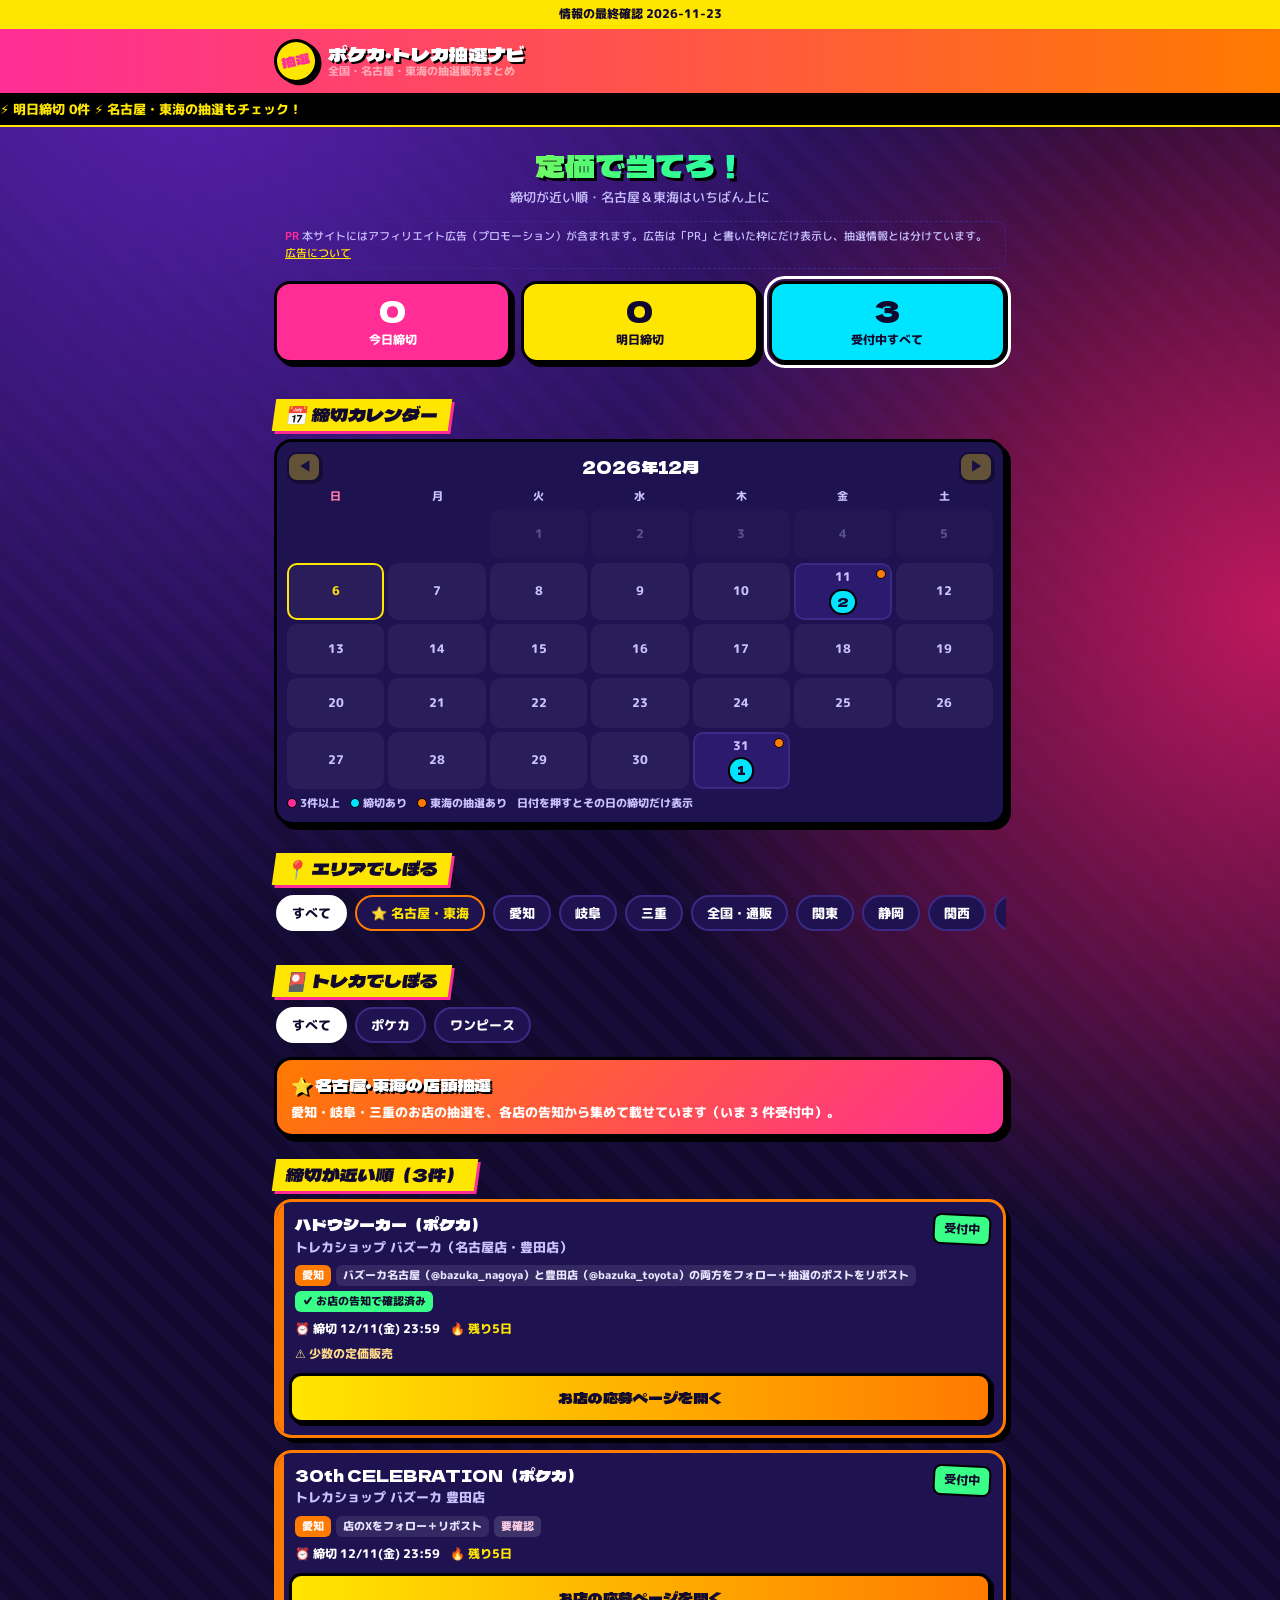
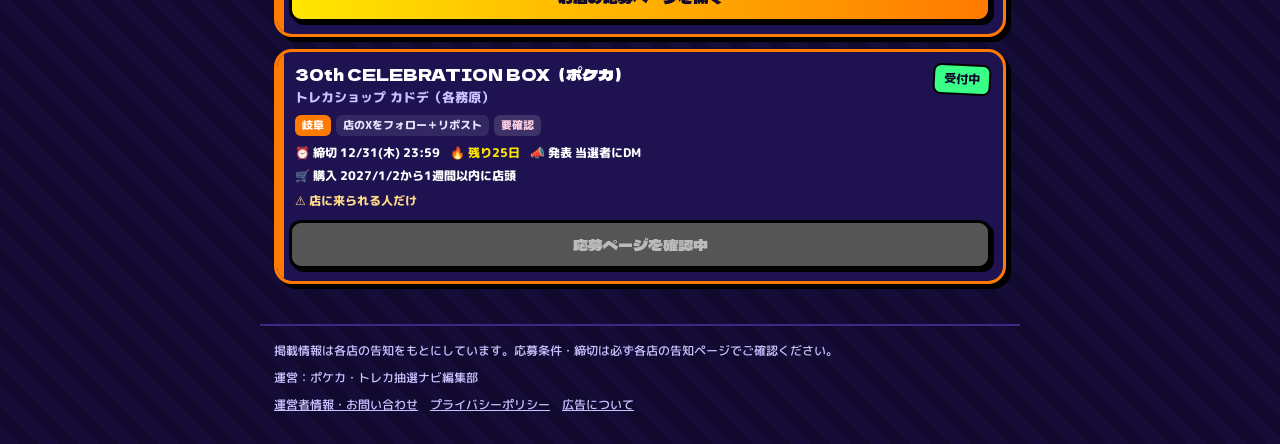
==== commit f2ce0264: "抽選まとめ巡回 11/23朝：全国+3（DMM通販・DMMマイカ・イオン九州）・東海分を同期 Co-Authored-By: Claude Opus 5.5 <noreply@anthropic.co" ====
--- a/site/index.html
+++ b/site/index.html
@@ -170,7 +170,7 @@
 
 <script>
 // 抽選データ（tools/sync.py が買取ナビの抽選データから作って、ここに埋め込む）
-/*DATA-START*/const DATA={"checked":"2026-11-22","items":[{"pref":"愛知","shop":"HobbyMarket さとう店","item":"神の支配 OP-18（ワンピース）","game":"onepiece","method":"Web応募（LivePocket）","deadline":"2026-11-17","time":"21:00","result":"11/18","buy":"11/21 10:00〜11/23 21:00 店頭"},{"pref":"愛知","shop":"MINT名古屋店","item":"神の支配 OP-18（ワンピース）","game":"onepiece","method":"Googleフォーム","deadline":"2026-11-18","time":"23:59","result":"11/19前後（メール）","buy":"11/28 21:00までに来店","condition":"本人確認は運転免許証・マイナンバーカード","url":"https://x.com/mint_nagoya/status/2121195654290784266","verified":"2026-11-17"},{"pref":"愛知","shop":"MINT名古屋店","item":"ハドウシーカー（ポケカ） 1BOX","game":"pokeca","method":"Googleフォーム（店のXのフォロー＋対象ポストのリポストが必須）","deadline":"2026-11-24","time":"23:59","result":"11/25前後（当選者のみメール）","buy":"12/4 21:00までに来店","condition":"1人1回。本人確認は運転免許証・マイナンバーカード","url":"https://docs.google.com/forms/d/e/1FAIpQLSe1Cg5346OUiENnW8p3FgmO14wir06wnTff-MA3YrniZBb72A/viewform","verified":"2026-11-17"},{"pref":"愛知","shop":"トレカプラザ55 豊田店","item":"神の支配 OP-18（ワンピース）","game":"onepiece","method":"モバイル会員から応募","deadline":"2026-11-18","condition":"モバイル会員の登録が必要。締切の時刻・発表日は告知に記載なし","url":"https://x.com/tp55_revolution/status/2121505896845000984","verified":"2026-11-17"},{"pref":"愛知","shop":"カードボックス 刈谷店","item":"ハドウシーカー（ポケカ）","game":"pokeca","method":"店頭の注意書きを読んでQRコードから応募","deadline":"2026-11-18","condition":"11/2までにポイントカードに入会した人だけ","url":"https://x.com/CARDBOX_KARIYA/status/2117421510269022342","verified":"2026-11-17"},{"pref":"愛知","shop":"TCGショップ193（名駅店・椿店・大須店）","item":"ハドウシーカー（ポケカ） 1BOX","game":"pokeca","method":"Googleフォーム","deadline":"2026-11-19","time":"23:59","result":"当選者のみメール","buy":"11/21〜11/26に支払い、引き取りは7日以内","condition":"10/31までに入会した店頭会員だけ（通販の会員は対象外）。箱のフィルム・外箱なし","url":"https://docs.google.com/forms/d/e/1FAIpQLScyVCz7XSzFQ8L4EWUXfMzbnjYKd2P3TCOXoAjrp3Wy0Md2ag/viewform","verified":"2026-11-17"},{"pref":"愛知","shop":"TSUTAYA ウイングタウン岡崎店","item":"ハドウシーカー（ポケカ） 1BOX","game":"pokeca","method":"LivePocketで応募","deadline":"2026-11-19","time":"23:00","result":"11/23予定（メール）","buy":"11/27〜11/29 店頭","condition":"1人1回。本人確認あり。箱のフィルムは外して渡される","url":"https://livepocket.jp/e/xo13d","verified":"2026-11-17"},{"pref":"愛知","shop":"TSUTAYA 瀬戸店","item":"ハドウシーカー（ポケカ） 1BOX","game":"pokeca","method":"LivePocketで応募","deadline":"2026-11-19","time":"23:00","result":"11/23予定（メール）","buy":"11/27〜11/29 店頭","condition":"1人1回。本人確認あり。箱のフィルムは外して渡される","url":"https://livepocket.jp/e/gjqwb","verified":"2026-11-17"},{"pref":"愛知","shop":"TSUTAYA 春日井店","item":"ハドウシーカー（ポケカ） 1BOX","game":"pokeca","method":"LivePocketで応募","deadline":"2026-11-19","time":"23:00","result":"11/23予定（メール）","buy":"11/27〜11/29 店頭","condition":"1人1回。シリアルコードが必要。本人確認あり","url":"https://livepocket.jp/e/hjv8f","verified":"2026-11-17"},{"pref":"愛知","shop":"TSUTAYA ルビットタウン戸田店","item":"ハドウシーカー（ポケカ） 1BOX","game":"pokeca","method":"LivePocketで応募","deadline":"2026-11-19","time":"23:00","result":"11/23予定（メール）","buy":"11/27〜11/29 店頭","condition":"1人1回。シリアルコードが必要。本人確認あり","url":"https://livepocket.jp/e/pcjvn","verified":"2026-11-17"},{"pref":"愛知","shop":"ブックオフ（名古屋みなと店・新瑞橋駅前店・西友岡崎店）","item":"神の支配 OP-18（ワンピース）","game":"onepiece","method":"各店のXをフォロー＋リポスト","deadline":"2026-11-19","result":"11/20ごろまでにDM（岡崎）","buy":"11/21〜11/22 店頭（岡崎）","condition":"締切の時刻は各店の告知で確認"},{"pref":"愛知","shop":"BOOKOFF PLUS ヨシヅヤ新稲沢店","item":"神の支配 OP-18（ワンピース）","game":"onepiece","method":"店のXをフォロー＋リポスト","deadline":"2026-11-19","result":"11/20（当選者にDM）","buy":"11/21〜11/22 店頭","condition":"Xの抽選だけ（当日の一般販売・郵送なし）。1人1点、シュリンクは外して渡し","url":"https://x.com/bo_inazawa/status/2121198390847676625","verified":"2026-11-17"},{"pref":"愛知・岐阜ほか","shop":"買取王国","item":"ハドウシーカー（ポケカ）","game":"pokeca","method":"Googleフォーム（告知のQRコード）。近くの買取王国を選んで応募","deadline":"2026-11-19","result":"11/26","buy":"11/27〜11/30","condition":"アプリ会員限定。1人15パックまで（1パック200円）。1人1回","url":"https://x.com/okokutore/status/2118924757852958762","verified":"2026-11-17"},{"pref":"愛知","shop":"コーギーアール名古屋店","item":"30th CELEBRATION カードセット9種（ポケカ）","game":"pokeca","method":"店のXをフォロー＋リポスト","deadline":"2026-11-20","time":"23:59","result":"当選者にDM","condition":"全9種セット 10,800円（税込）","url":"https://x.com/corgi_nagoya/status/2120831245215248852","verified":"2026-11-17"},{"pref":"愛知","shop":"BOOKOFF PLUS ヨシヅヤ新稲沢店","item":"ハドウシーカー（ポケカ）","game":"pokeca","method":"店のXをフォロー＋リポスト","deadline":"2026-11-25","result":"11/26（DM）","buy":"11/27〜11/29 店頭","condition":"Xの抽選だけ（当日の一般販売・郵送なし）。1人1点、シュリンクは外して渡し。当選のDMとアカウントを店頭で確認","url":"https://x.com/bo_inazawa/status/2120441870107250752","verified":"2026-11-17"},{"pref":"愛知","shop":"トレカショップ バズーカ（名古屋店・豊田店）","item":"ハドウシーカー（ポケカ）","game":"pokeca","method":"バズーカ名古屋（@bazuka_nagoya）と豊田店（@bazuka_toyota）の両方をフォロー＋抽選のポストをリポスト","deadline":"2026-12-11","time":"23:59","condition":"少数の定価販売","url":"https://x.com/bazuka_nagoya/status/2113583740110909888","verified":"2026-11-17"},{"pref":"愛知","shop":"すまいるキング 岡崎店（カードボックス岡崎店）","item":"ハドウシーカー（ポケカ） 購入権","game":"pokeca","method":"店内に掲示のQRコードから応募（店頭抽選）","deadline":"2026-11-22","time":"23:59","url":"https://x.com/Cardbox_okazaki/status/2117424910691860802","verified":"2026-11-17"},{"pref":"岐阜","shop":"三洋堂トレカ館 中津川店","item":"スペシャルデッキセットMEGA（ポケカ）","game":"pokeca","method":"店のXをフォロー＋リポスト","deadline":"2026-11-17","time":"20:59","result":"11/19（DM）","buy":"11/20〜11/23 店頭","condition":"岐阜・長野に住んでいる人だけ","url":"https://x.com/sanyodoTCG_naka/status/2121151328185663893","verified":"2026-11-17"},{"pref":"岐阜","shop":"草叢BOOKS 各務原店","item":"神の支配 OP-18（ワンピース）","game":"onepiece","method":"店頭掲示のQRコードからLivePocketで応募","deadline":"2026-11-17","time":"21:00","result":"11/18","buy":"11/21〜11/23 店頭（9時〜21時）","condition":"LivePocket会員登録と、店頭の有人カウンターで配るシリアルコードが必要","url":"https://x.com/kusamura_toreca/status/2121030282354598013","verified":"2026-11-17"},{"pref":"岐阜","shop":"王の洞窟 岐南本店","item":"神の支配 OP-18（ワンピース） 1BOX","game":"onepiece","method":"Web応募","deadline":"2026-11-17","time":"21:30","result":"11/18","buy":"11/21〜11/23 店頭受け取りだけ"},{"pref":"岐阜","shop":"TSUTAYA 大垣店","item":"ハドウシーカー（ポケカ） 1BOX","game":"pokeca","method":"LivePocketで応募","deadline":"2026-11-19","time":"23:00","result":"11/23予定（メール）","buy":"11/27〜11/29 店頭","condition":"1人1回。シリアルコードが必要。本人確認あり","url":"https://livepocket.jp/e/r_9mb","verified":"2026-11-17"},{"pref":"岐阜","shop":"トレカショップ カドデ（各務原）","item":"30th CELEBRATION BOX（ポケカ）","game":"pokeca","method":"店のXをフォロー＋リポスト","deadline":"2026-12-31","result":"当選者にDM","buy":"2027/1/2から1週間以内に店頭","condition":"店に来られる人だけ"},{"pref":"三重","shop":"ブックオフ 鈴鹿ハンター店","item":"神の支配 OP-18（ワンピース） 1BOX","game":"onepiece","method":"店のXをフォロー＋リポスト","deadline":"2026-11-19","result":"11/20（XのDM）","buy":"11/21〜11/22 店頭","condition":"直接店頭で受け取れる人だけ。1人1BOX。テープを切って渡し","url":"https://x.com/BOOKOFFsuzuka/status/2120713195040170084","verified":"2026-11-17"},{"pref":"三重","shop":"TSUTAYA 鈴鹿中央通店","item":"ハドウシーカー（ポケカ） 1BOX","game":"pokeca","method":"LivePocketで応募","deadline":"2026-11-19","time":"23:00","result":"11/23予定（メール）","buy":"11/27〜11/29 店頭","condition":"1人1回。シリアルコードが必要。本人確認あり","url":"https://livepocket.jp/e/frcx1","verified":"2026-11-17"},{"pref":"全国・通販","shop":"楽天ブックス","item":"ハドウシーカー・30th CELEBRATION・ストームエメラルダほか（ポケカ）","game":"pokeca","method":"各商品ページからエントリー","deadline":"2026-11-18","time":"23:59","result":"販売開始までにメール","buy":"11/29 10:00〜12/3 23:59（クレジットカード）","condition":"楽天会員。1世帯1名。同じ商品を楽天ブックスで買ったことがある人は無効","url":"https://books.rakuten.co.jp/rb/18537078/","verified":"2026-11-17"},{"pref":"全国・通販","shop":"ドラゴンスター通販","item":"ハドウシーカー（ポケカ）","game":"pokeca","method":"会員の抽選ページから応募","deadline":"2026-11-18","time":"23:59","result":"11/19予定","buy":"11/19〜11/25","url":"https://dorasuta.membercard.jp/lottery"},{"pref":"全国・店舗受け取り","shop":"イエローサブマリン各店","item":"30th CELEBRATION カードセット・ストームエメラルダの再販 購入権（ポケカ）","game":"pokeca","method":"店頭ポスターのQRコード（LivePocket）","deadline":"2026-11-18","time":"20:00","result":"11/22予定","buy":"11/23〜11/25 レシートをもらった店で","condition":"11/15〜11/18の300円以上のレシートとマイナンバーカードが必要。東海の店が対象かは未確認","url":"https://livepocket.jp/e/rnqyh","verified":"2026-11-17"},{"pref":"全国・店舗受け取り","shop":"コジマ（アプリ）","item":"ハドウシーカー（ポケカ） 1BOX","game":"pokeca","method":"コジマアプリから応募","deadline":"2026-11-20","time":"23:59","result":"11/27 0:00（アプリ）","buy":"11/27〜11/29 選んだ店で","condition":"コジマで累計5,000円以上の購入履歴が必要。対象の店は告知で確認","url":"https://www.kojima.net/shop/app/kojima_appli.html"},{"pref":"全国・通販","shop":"駿河屋通販","item":"ハドウシーカー（ポケカ）","game":"pokeca","method":"公式Xをフォロー＋リポストして、応募ページから申し込み","deadline":"2026-11-22","time":"23:59","result":"11/23","buy":"11/23〜11/26に支払い","condition":"マイページ登録が必要。1人1回"},{"pref":"全国・店舗受け取り","shop":"イトーヨーカドー","item":"30th CELEBRATION 再販分（ポケカ）","game":"pokeca","method":"LivePocketで応募","deadline":"2026-11-22","result":"LivePocketからお知らせ（店頭発表なし）","buy":"12/11〜12/13","condition":"受付は11/20から。対象の店は告知で確認","url":"https://x.com/PokeGetInfoMain/status/2122177290872516697"},{"pref":"愛知・岐阜ほか","shop":"買取王国（一宮・春日井・豊橋・可児・豊田・岐阜・大垣・岡崎・多治見ほか）","item":"ストームエメラルダ（ポケカ）","game":"pokeca","method":"Googleフォームから応募","deadline":"2026-11-19","time":"23:59","condition":"応募条件は告知で確認","url":"https://docs.google.com/forms/d/e/1FAIpQLSd-vlKNrXIg5Kf9CGn7VuBkQ0bHYpUPj7yWfzBUvzA-tv6Hog/viewform"},{"pref":"三重","shop":"ブックオフ イオン桑名店","item":"30th CELEBRATION BOX（ポケカ）","game":"pokeca","method":"店のXをフォロー＋リポスト","deadline":"2026-11-19","time":"23:59","condition":"Xアカウントが必要。条件は告知で確認","url":"https://x.com/bookoff_kuwana/status/2122132550210486403"},{"pref":"三重","shop":"三洋堂書店 生桑店（四日市）","item":"プレミアムデッキセット エーフィ・ブラッキー（ポケカ）","game":"pokeca","method":"店のXをフォロー＋リポスト","deadline":"2026-11-20","time":"23:59","url":"https://x.com/sanyodoikuwa/status/2122162750667337900"},{"pref":"愛知","shop":"トレカチャンピオン 大須店（オンライン枠）","item":"ハドウシーカー（ポケカ） 1BOX","game":"pokeca","method":"会員限定。店のXのDMで応募","deadline":"2026-11-22","time":"23:59","result":"11/25（当選者のみDM）","buy":"11/27中に店頭で現金払い","condition":"会員・本人確認。1人1応募","url":"https://x.com/Champion_osu/status/2122087248447393822"},{"pref":"愛知","shop":"トレカチャンピオン 大須店（店頭枠）","item":"ハドウシーカー・ストームエメラルダ・ニンジャスピナー（ポケカ）","game":"pokeca","method":"店頭で応募","deadline":"2026-11-22","time":"21:00","condition":"会員・本人確認","url":"https://x.com/Champion_osu/status/2121928555575787573"},{"pref":"愛知","shop":"トレカチャンピオン 名駅店","item":"ハドウシーカー（ポケカ） 1BOX","game":"pokeca","method":"会員限定。店のXのDMで応募","deadline":"2026-11-22","time":"23:59","result":"11/25（当選者のみDM）","buy":"11/27中に店頭で現金払い","condition":"会員・本人確認。1人1応募","url":"https://x.com/TCmeieki/status/2122162751825199463"},{"pref":"愛知","shop":"トレカチャンピオン 江南店","item":"ハドウシーカー（ポケカ） 1BOX","game":"pokeca","method":"会員限定。店のXのDMで応募","deadline":"2026-11-22","time":"23:59","result":"11/25（当選者のみDM）","buy":"11/27中に店頭で現金払い","condition":"会員。1人1応募","url":"https://x.com/CardKonan/status/2122202495783256517"},{"pref":"愛知","shop":"ビデオインアメリカ 一宮本店（トレカチャンピオン）","item":"ハドウシーカー（ポケカ） 1BOX","game":"pokeca","method":"会員限定。店のXのDMで応募","deadline":"2026-11-22","time":"23:59","result":"11/25（当選者のみDM）","buy":"11/27中に店頭で現金払い","condition":"会員・本人確認。1人1応募","url":"https://x.com/CardIchinomiya/status/2122102353968935364"},{"pref":"愛知","shop":"トレカチャンピオン MEGAドン・キホーテ豊橋店","item":"ハドウシーカー（ポケカ） 1BOX","game":"pokeca","method":"会員限定。店のXのDMで応募","deadline":"2026-11-22","time":"23:59","result":"11/25（当選者のみDM）","buy":"11/27中に店頭で現金払い","condition":"会員・本人確認。1人1応募","url":"https://x.com/cardmegatoyo/status/2122087248162107846"},{"pref":"岐阜","shop":"トレカチャンピオン 各務原店","item":"ハドウシーカー（ポケカ） 1BOX","game":"pokeca","method":"会員限定。店のXのDMで応募","deadline":"2026-11-22","time":"23:59","result":"11/25（当選者のみDM）","buy":"11/27中に店頭で現金払い","condition":"会員・本人確認。1人1応募","url":"https://x.com/kagamigaharaVAC/status/2122094794180903068"},{"pref":"愛知","shop":"トレカダンジョン 稲沢本店","item":"ハドウシーカー（ポケカ）","game":"pokeca","method":"店頭で応募","deadline":"2026-11-23","time":"23:59","condition":"会員・レシートが必要","url":"https://x.com/TCGDungeon/status/2120404083412807826"},{"pref":"愛知","shop":"トレカダンジョンLite 大須店","item":"ハドウシーカー（ポケカ）","game":"pokeca","method":"店頭で応募","deadline":"2026-11-23","time":"23:59","condition":"会員・レシートが必要","url":"https://x.com/TCGDungeon_Osu/status/2120404850135687305"},{"pref":"愛知","shop":"トレカショップ バズーカ 豊田店","item":"30th CELEBRATION（ポケカ）","game":"pokeca","method":"店のXをフォロー＋リポスト","deadline":"2026-12-11","time":"23:59","url":"https://x.com/bazuka_toyota/status/2113582334935208321"},{"pref":"愛知","shop":"カードラボ 名古屋駅前店","item":"30th CELEBRATION 20パック（ポケカ）","game":"pokeca","method":"店のXをフォロー＋キャンペーン投稿をリポスト","deadline":"2026-11-19","result":"11/20〜11/22（当選者にXのDM）","buy":"11/23〜11/29 店頭のみ","condition":"Xアカウントが必要。店頭で受け取れる人のみ。身分証の提示を求められる場合あり。代理購入不可","url":"https://www.c-labo.jp/blog/624695/","verified":"2026-11-18"},{"pref":"岐阜","shop":"三洋堂トレカ館 穂積店","item":"MEGAドリームex・バトルコレクションほか（ポケカ）","game":"pokeca","method":"SNS応募（本人確認）","deadline":"2026-11-18","time":"23:59","url":"https://x.com/sanyodoTCG_hozu/status/2122283546186260591"},{"pref":"岐阜","shop":"カードラボ 岐阜店","item":"ハドウシーカー（ポケカ）","game":"pokeca","method":"オンライン応募（会員・本人確認）","deadline":"2026-11-19","time":"23:59","url":"https://x.com/gifu_labo/status/2122328360957399292"},{"pref":"三重","shop":"お宝市番館 三重本店（おたいち）","item":"30th CELEBRATION・ハドウシーカー（ポケカ）","game":"pokeca","method":"アプリ・SNSで応募（会員）","deadline":"2026-11-20","time":"23:00","url":"https://x.com/otaichimiecard/status/2122292657590587901"},{"pref":"三重","shop":"三洋堂トレカ館 菰野店","item":"ハドウシーカー（ポケカ）","game":"pokeca","method":"オンライン応募（会員・本人確認）","deadline":"2026-11-25","time":"23:59","url":"https://x.com/sanyodoTCG_komo/status/2122582272989855745"},{"pref":"愛知","shop":"トレカマスター 大須万松寺通店","item":"神の支配 OP-18（ワンピース）","game":"onepiece","method":"オンライン応募（会員）","deadline":"2026-11-18","time":"23:59","url":"https://x.com/TCG_Master_Osu/status/2121422874900852980"},{"pref":"愛知","shop":"カードラボ 豊橋店","item":"神の支配 OP-18・PRECIOUS BOX（ワンピース）","game":"onepiece","method":"神の支配は店頭（会員）、PRECIOUS BOXはSNS応募","deadline":"2026-11-18","time":"23:59","url":"https://www.c-labo.jp/shop/toyohashi/blog/624660/"},{"pref":"愛知","shop":"ブックオフ 栄スカイル店","item":"神の支配 OP-18（ワンピース）","game":"onepiece","method":"SNS応募","deadline":"2026-11-19","time":"23:59","url":"https://x.com/botcg_skyle/status/2121125039106064893"},{"pref":"愛知","shop":"ブックオフ 名古屋ヤマナカ新中島店","item":"ヒロインズエディション vol.2（ワンピース）","game":"onepiece","method":"SNS応募（本人確認）","deadline":"2026-11-19","time":"23:59","url":"https://x.com/BOOKOFF_Frante/status/2122634115728240813"},{"pref":"愛知","shop":"お宝市番館 尾張小牧店（おたいち）","item":"神の支配 OP-18（ワンピース）","game":"onepiece","method":"オンライン応募（会員・本人確認）","deadline":"2026-11-19","time":"23:00","url":"https://x.com/otaichikomaki/status/2119966532998713729"},{"pref":"愛知","shop":"トレカチャンピオン 大須店（店頭枠）","item":"神の島の冒険・世界最強の戦士（ワンピース）","game":"onepiece","method":"店頭で応募（会員・本人確認）","deadline":"2026-11-22","time":"21:00","url":"https://x.com/Champion_osu/status/2121928555575787573"},{"pref":"三重","shop":"カードボックス 津店","item":"神の支配 OP-18（ワンピース）","game":"onepiece","method":"SNS応募","deadline":"2026-11-20","time":"22:00","url":"https://shoplottery.e-starbox.com/lottery/entry?code=5vFOi93JoG"},{"pref":"三重","shop":"ブックオフ イオン桑名店","item":"神の支配 OP-18（ワンピース）","game":"onepiece","method":"SNS応募","deadline":"2026-11-19","time":"23:59","url":"https://x.com/bookoff_kuwana/status/2122132543306977721"},{"pref":"三重","shop":"BOOKOFF SUPER BAZAAR 1号四日市日永店","item":"神の支配 OP-18（ワンピース）","game":"onepiece","method":"XでSNS応募","deadline":"2026-11-19","time":"23:59","url":"https://x.com/BO_HINAGA_TCG/status/2122132545844486285"},{"pref":"愛知","shop":"トレカステーション 豊橋店","item":"ハドウシーカー（ポケカ）","game":"pokeca","method":"店頭で応募（会員・本人確認）","deadline":"2026-11-22","time":"23:59","url":"https://x.com/TRSTtoyohashi/status/2122254835026415753"},{"pref":"愛知","shop":"トレカステーション 豊川店","item":"ハドウシーカー（ポケカ）","game":"pokeca","method":"店頭で応募（会員・本人確認）","deadline":"2026-11-22","time":"23:59","url":"https://x.com/tstoyokawa/status/2122259772854665504"},{"pref":"愛知","shop":"トレカステーション 蒲郡三谷店","item":"ハドウシーカー（ポケカ）","game":"pokeca","method":"店頭で応募（会員・本人確認）","deadline":"2026-11-22","time":"23:59","url":"https://x.com/ts_gamagorimiya/status/2122253339844804666"},{"pref":"愛知","shop":"トレカステーション 中島新町店","item":"ハドウシーカー（ポケカ）","game":"pokeca","method":"店頭で応募（会員）","deadline":"2026-11-22","time":"23:59","url":"https://x.com/ts_nakazima/status/2122261663391068401"},{"pref":"愛知","shop":"草叢BOOKS 新守山店","item":"ハドウシーカー（ポケカ）","game":"pokeca","method":"SNS応募","deadline":"2026-11-23","time":"22:00","url":"https://livepocket.jp/e/c3axu"},{"pref":"愛知","shop":"いえろーきゃっと 大曽根店","item":"ハドウシーカー（ポケカ）","game":"pokeca","method":"オンライン応募","deadline":"2026-11-25","time":"15:00","condition":"会員・本人確認","url":"https://x.com/kinekooozone/status/2121141707228205465"},{"pref":"愛知・岐阜・三重ほか","shop":"アピタ・ピアゴ（majica対象店舗）","item":"神の支配 OP-18（ワンピース）","game":"onepiece","method":"店頭で応募（majica会員）","deadline":"2026-11-20","time":"20:00","condition":"会員・本人確認","url":"https://www.majica-net.com/app/"},{"pref":"愛知","shop":"カードラボ 名古屋大須店","item":"30th CELEBRATION 御三家カードセット（ポケカ）","game":"pokeca","method":"SNS応募","deadline":"2026-11-19","time":"23:59","url":"https://www.c-labo.jp/shop/nagoyaoosu/blog/624714/"},{"pref":"愛知","shop":"ブックオフスーパーバザー カインズモール名古屋みなと店","item":"ハドウシーカー（ポケカ）","game":"pokeca","method":"SNS応募","deadline":"2026-11-25","time":"23:59","url":"https://x.com/bookoff_minato/status/2122924304040091961"},{"pref":"岐阜","shop":"王の洞窟 岐南本店","item":"ハドウシーカー（ポケカ）","game":"pokeca","method":"オンライン（SNS応募）","deadline":"2026-11-23","time":"23:59","condition":"会員","url":"https://livepocket.jp/e/pgn_5"},{"pref":"愛知","shop":"三洋堂トレカ館 ららぽーと愛知東郷店","item":"ヒロインズエディション vol.2（ワンピース）","game":"onepiece","method":"X応募","deadline":"2026-11-22","time":"23:59","condition":"本人確認","url":"https://x.com/sanyodoTCG_toug/status/2122935913114480899"},{"pref":"愛知","shop":"カードボックス 安城店（すまいるキング安城店）","item":"ハドウシーカー（ポケカ）","game":"pokeca","method":"オンライン","deadline":"2026-11-22","time":"23:59","result":"2026-11-25","condition":"会員・本人確認","url":"https://toreca-entry.com"},{"pref":"愛知","shop":"晴れる屋2 大須店","item":"ハドウシーカー（ポケカ） BOX購入権","game":"pokeca","method":"WEB抽選（LivePocket・晴れる屋2のLINE会員コードが必要）","deadline":"2026-11-23","time":"23:59","result":"11/24","buy":"11/27〜11/29 応募した店舗の店頭のみ","condition":"1人1回・対象店舗から1店舗のみ・本人確認書類","url":"https://livepocket.jp/e/wfku9"},{"pref":"三重","shop":"晴れる屋2 四日市店","item":"ハドウシーカー（ポケカ） BOX購入権","game":"pokeca","method":"WEB抽選（LivePocket・晴れる屋2のLINE会員コードが必要）","deadline":"2026-11-23","time":"23:59","result":"11/24","buy":"11/27〜11/29 応募した店舗の店頭のみ","condition":"1人1回・対象店舗から1店舗のみ・本人確認書類","url":"https://livepocket.jp/e/wfku9"},{"pref":"愛知","shop":"ブックマーケットエーツー 三河安城店","item":"ハドウシーカー（ポケカ）","game":"pokeca","method":"WEB抽選（LivePocket）","deadline":"2026-11-22","time":"23:59","url":"https://livepocket.jp/e/hwu69"},{"pref":"三重","shop":"三洋堂トレカ館 菰野店","item":"30th CELEBRATION プレミアムデッキセット エーフィ・ブラッキー（ポケカ）","game":"pokeca","method":"SNS応募","deadline":"2026-11-25","time":"23:59","condition":"本人確認","url":"https://x.com/sanyodoTCG_komo/status/2122582272989855745"},{"pref":"愛知・岐阜・三重ほか","shop":"お宝創庫グループ（お宝創庫・おじゃま館・メディオ！・プレイズ一部店舗）","item":"ハドウシーカー（ポケカ） 1BOX","game":"pokeca","method":"アプリ抽選（アプリ会員限定）","deadline":"2026-11-22","time":"23:45","result":"11/25頃","buy":"11/27〜11/29 応募店舗で本人確認","condition":"会員証提示の買い物・買取履歴がある人・1商品1応募","url":"https://www.otakarasouko.com/information/109459977/"},{"pref":"愛知","shop":"トレカ専門店 バトスキ！大須店","item":"神の支配 OP-18（ワンピース）","game":"onepiece","method":"SNS応募","deadline":"2026-11-20","time":"23:59","url":"https://x.com/Batosuki_shop/status/2123366682848833953"},{"pref":"愛知","shop":"駿河屋 名古屋大須トレカ・ボードゲーム館","item":"神の支配 OP-18（ワンピース）","game":"onepiece","method":"SNS応募","deadline":"2026-11-20","time":"23:59","url":"https://x.com/suruga758tb/status/2123249906710175869"},{"pref":"愛知","shop":"トレカマスター 大須万松寺通店","item":"ハドウシーカー（ポケカ） 1BOX","game":"pokeca","method":"アプリ抽選（モバイル会員限定。会員ページのメニュー→抽選申込み）","deadline":"2026-11-24","result":"11/25（水）","buy":"11/27〜11/28","condition":"お一人様1BOXまで・1BOX（30パック）6,000円","url":"https://x.com/TCG_Master_Osu","verified":"2026-11-20"},{"pref":"愛知","shop":"ONE PIECE 麦わらストア 名古屋店","item":"世界最強の戦士 OP-17（ワンピース）","game":"onepiece","method":"WEB抽選（LivePocket・店舗ごとの申込ページ）","deadline":"2026-11-22","time":"23:59","result":"11/23〜11/26中予定","buy":"11/29〜12/6","condition":"店舗ごと1回・1BOX 5,760円・購入時に本人確認","url":"https://www.mugiwara-store.com/news/3131/"},{"pref":"愛知","shop":"トレカキャピタル 豊田本店","item":"30th CELEBRATION BOX（ポケカ）","game":"pokeca","method":"Webフォーム（SMSのURLから応募）","deadline":"2026-11-23","time":"23:59","condition":"会員限定・一人1回・身分証提示必須","url":"https://edion-cp.com/trecapiopen1204"},{"pref":"三重","shop":"カードボックス 津店","item":"ヒロインズエディション vol.2（ワンピース）","game":"onepiece","method":"店頭・会員","deadline":"2026-11-20","time":"22:00","url":"https://cardchusen.com/calendar"},{"pref":"関東","shop":"キデイランド 光が丘店","item":"ハドウシーカー（ポケカ）","game":"pokeca","method":"LivePocketで応募（会員登録・本人確認）","deadline":"2026-11-18","time":"23:59","result":"11/25","url":"https://livepocket.jp/e/zy35l"},{"pref":"関東","shop":"キデイランド 浦和美園店","item":"ハドウシーカー（ポケカ）","game":"pokeca","method":"LivePocketで応募（会員登録・本人確認）","deadline":"2026-11-18","time":"23:59","result":"11/25","url":"https://livepocket.jp/e/zvv1t"},{"pref":"関東","shop":"キデイランド 二子玉川店","item":"ハドウシーカー（ポケカ）","game":"pokeca","method":"LivePocketで応募（会員登録・本人確認）","deadline":"2026-11-18","time":"23:59","result":"11/25","url":"https://livepocket.jp/e/haqf_"},{"pref":"関東","shop":"キデイランド 吉祥寺店","item":"ハドウシーカー（ポケカ）","game":"pokeca","method":"LivePocketで応募（会員登録・本人確認）","deadline":"2026-11-18","time":"23:59","result":"11/25","url":"https://livepocket.jp/e/4ywaz"},{"pref":"関東","shop":"キデイランド 原宿店","item":"ハドウシーカー（ポケカ）","game":"pokeca","method":"LivePocketで応募（会員登録・本人確認）","deadline":"2026-11-18","time":"23:59","result":"11/25","url":"https://livepocket.jp/e/0d5mm"},{"pref":"関東","shop":"キデイランド ららぽーと湘南平塚店","item":"ハドウシーカー（ポケカ）","game":"pokeca","method":"LivePocketで応募（会員登録・本人確認）","deadline":"2026-11-18","time":"23:59","result":"11/25","url":"https://livepocket.jp/e/dvq8h"},{"pref":"関東","shop":"キデイランド ららぽーと富士見店","item":"ハドウシーカー（ポケカ）","game":"pokeca","method":"LivePocketで応募（会員登録・本人確認）","deadline":"2026-11-18","time":"23:59","result":"11/25","url":"https://livepocket.jp/e/bt6dj"},{"pref":"静岡","shop":"キデイランド 清水店","item":"ハドウシーカー（ポケカ）","game":"pokeca","method":"LivePocketで応募（会員登録・本人確認）","deadline":"2026-11-18","time":"23:59","result":"11/25","url":"https://livepocket.jp/e/og9ju"},{"pref":"関西","shop":"キデイランド 大阪梅田店","item":"ハドウシーカー（ポケカ）","game":"pokeca","method":"LivePocketで応募（会員登録・本人確認）","deadline":"2026-11-18","time":"23:59","result":"11/25","url":"https://livepocket.jp/e/y3yhq"},{"pref":"関西","shop":"キデイランド ららぽーとEXPOCITY店","item":"ハドウシーカー（ポケカ）","game":"pokeca","method":"LivePocketで応募（会員登録・本人確認）","deadline":"2026-11-18","time":"23:59","result":"11/25","url":"https://livepocket.jp/e/spp67"},{"pref":"関西","shop":"キデイランド 京都四条河原町店","item":"ハドウシーカー（ポケカ）","game":"pokeca","method":"LivePocketで応募（会員登録・本人確認）","deadline":"2026-11-18","time":"23:59","result":"11/25","url":"https://livepocket.jp/e/wjgu1"},{"pref":"関西","shop":"キデイランド 堺鉄砲町店","item":"ハドウシーカー（ポケカ）","game":"pokeca","method":"LivePocketで応募（会員登録・本人確認）","deadline":"2026-11-18","time":"23:59","result":"11/25","url":"https://livepocket.jp/e/oj5m1"},{"pref":"関西","shop":"キデイランド 三宮店","item":"ハドウシーカー（ポケカ）","game":"pokeca","method":"LivePocketで応募（会員登録・本人確認）","deadline":"2026-11-18","time":"23:59","result":"11/25","url":"https://livepocket.jp/e/np5on"},{"pref":"関西","shop":"キデイランド 神戸店","item":"ハドウシーカー（ポケカ）","game":"pokeca","method":"LivePocketで応募（会員登録・本人確認）","deadline":"2026-11-18","time":"23:59","result":"11/25","url":"https://livepocket.jp/e/itfa1"},{"pref":"関西","shop":"キデイランド ピオレ姫路店","item":"ハドウシーカー（ポケカ）","game":"pokeca","method":"LivePocketで応募（会員登録・本人確認）","deadline":"2026-11-18","time":"23:59","result":"11/25","url":"https://livepocket.jp/e/qkvd1"},{"pref":"九州","shop":"キデイランド 福岡パルコ店","item":"ハドウシーカー（ポケカ）","game":"pokeca","method":"LivePocketで応募（会員登録・本人確認）","deadline":"2026-11-18","time":"23:59","result":"11/25","url":"https://livepocket.jp/e/0gm0u"},{"pref":"九州","shop":"キデイランド アミュプラザくまもと店","item":"ハドウシーカー（ポケカ）","game":"pokeca","method":"LivePocketで応募（会員登録・本人確認）","deadline":"2026-11-18","time":"23:59","result":"11/25","url":"https://livepocket.jp/e/yg0i2"},{"pref":"九州","shop":"キデイランド アミュプラザおおいた店","item":"ハドウシーカー（ポケカ）","game":"pokeca","method":"LivePocketで応募（会員登録・本人確認）","deadline":"2026-11-18","time":"23:59","result":"11/25","url":"https://livepocket.jp/e/g5ssy"},{"pref":"九州","shop":"キデイランド 鹿児島店","item":"ハドウシーカー（ポケカ）","game":"pokeca","method":"LivePocketで応募（会員登録・本人確認）","deadline":"2026-11-18","time":"23:59","result":"11/25","url":"https://livepocket.jp/e/tqh55"},{"pref":"関東","shop":"カードラボ マルイ海老名店","item":"ハドウシーカー（ポケカ）","game":"pokeca","method":"SNS応募（本人確認）","deadline":"2026-11-19","time":"23:59","result":"11/20","url":"https://www.c-labo.jp/blog/623647/"},{"pref":"全国・通販","shop":"CBトレコロ","item":"ハドウシーカー（ポケカ）","game":"pokeca","method":"会員登録して応募","deadline":"2026-11-23","time":"23:59","url":"https://x.com/pokecasukkyanen/status/2120748994209157494"},{"pref":"関東","shop":"CARDWINGS 八王子駅前店","item":"ハドウシーカー（ポケカ）","game":"pokeca","method":"LivePocketで応募（会員登録・本人確認）","deadline":"2026-11-23","time":"23:59","result":"11/24","url":"https://livepocket.jp/e/l9z_p"},{"pref":"関東","shop":"ブックオフプラス 上野広小路店","item":"ハドウシーカー（ポケカ）","game":"pokeca","method":"SNS応募（アプリ必須）","deadline":"2026-11-24","time":"23:59","result":"11/26","url":"https://x.com/BOOKOFF_ueno/status/2113556043212939558"},{"pref":"全国・通販","shop":"Joshin webショップ","item":"ハドウシーカーほか（ポケカ）","game":"pokeca","method":"対象会員にメールで届く応募ページから","deadline":"2026-11-19","time":"09:59","url":"https://joshinweb.jp/toy/c_chusen.html"},{"pref":"全国・アプリ","shop":"しまむらパーク","item":"ハドウシーカーほか（ポケカ）","game":"pokeca","method":"アプリで応募（応募券5枚が必要）","deadline":"2026-11-22","time":"23:00","result":"11/23予定","url":"https://www.shop-shimamura.com/disp/itemlist/?pre_rsv_icon=1"},{"pref":"全国・店頭","shop":"ザ・ビッグエクストラ（一部店舗）","item":"ハドウシーカー（ポケカ）","game":"pokeca","method":"iAEONアプリのエントリー一覧から応募","deadline":"2026-11-18","time":"23:59","result":"11/26 12時頃","url":"https://nyuka-now.com/archives/2459"},{"pref":"全国・店頭","shop":"古本市場","item":"ハドウシーカー（ポケカ）","game":"pokeca","method":"WEB抽選（当選者は店頭で購入）","deadline":"2026-11-22","time":"23:00","result":"11/25 23時頃","url":"https://www.furu1.net/news/news_information/pkop20261127sl"},{"pref":"全国・通販","shop":"コロコロプレミア","item":"スタートデッキ100 バトルコレクション（ポケカ）","game":"pokeca","method":"WEB抽選（ログインが必要）","deadline":"2026-11-23","time":"23:59","result":"12/9以降","url":"https://lifetunes-mall.jp/shop/form/form.aspx?questionnaire=c3060_pokemoncard100_lot"},{"pref":"全国・通販","shop":"CBトレコロ","item":"30th CELEBRATION（ポケカ）","game":"pokeca","method":"会員登録して応募","deadline":"2026-12-01","time":"23:59","url":"https://toreca-entry.com"},{"pref":"全国・通販","shop":"エクストレカ","item":"ハドウシーカー（ポケカ）","game":"pokeca","method":"会員登録して応募","deadline":"2026-11-26","time":"23:59","url":"https://toreca-entry.com"},{"pref":"全国・通販","shop":"るるなカード","item":"インフェルノX（ポケカ）","game":"pokeca","method":"SNS応募","deadline":"2026-11-22","time":"23:45","result":"11/23 8:00","url":"https://toreca-entry.com"},{"pref":"全国・通販","shop":"オリくじ","item":"ハドウシーカー（ポケカ）","game":"pokeca","method":"会員登録して応募","deadline":"2026-12-04","time":"23:59","url":"https://toreca-entry.com"},{"pref":"全国・通販","shop":"楽天ブックス","item":"神の支配・世界最強の戦士・ヒロインズエディション vol.2（ワンピース）","game":"onepiece","method":"会員で応募","deadline":"2026-11-18","time":"23:59","url":"https://books.rakuten.co.jp/rb/18669675/"},{"pref":"全国・アプリ","shop":"ヤマダデンキ（ヤマダデジタル会員アプリ）","item":"神の支配・神の島の冒険・決戦の刻・世界最強の戦士（ワンピース）","game":"onepiece","method":"アプリで応募（会員）","deadline":"2026-11-18","time":"23:59","url":"https://www.yamada-denki.jp/service/pointservice/digital-kaiin.html"},{"pref":"全国・通販","shop":"DMM通販","item":"蒼海の七傑・神の島の冒険・PRECIOUS BOX（ワンピース）","game":"onepiece","method":"会員で応募","deadline":"2026-11-24","time":"15:00","url":"https://www.dmm.com/mono/hobby/-/detail/=/cid=c260802009_lo2608_3/"},{"pref":"全国・通販","shop":"CARD CREW 通販","item":"神の支配 OP-18（ワンピース）","game":"onepiece","method":"SNS応募","deadline":"2026-11-19","time":"23:59","url":"https://card-crew.com/products/lottery-5fff437dfbf24c89a7d5b41948412a12"},{"pref":"全国・通販","shop":"ドラゴンスター通販","item":"神の支配 OP-18（ワンピース）","game":"onepiece","method":"会員・本人確認で応募","deadline":"2026-11-19","time":"23:59","url":"https://dorasuta.membercard.jp/lottery-entry?ekey=V2daQWQyaENjN3NLc1NUM0xhUm55QT09"},{"pref":"全国・通販","shop":"トレカポート","item":"神の支配 OP-18（ワンピース）","game":"onepiece","method":"SNS応募","deadline":"2026-11-21","time":"10:00","url":"https://www.toreca-port.com/items/166133546"},{"pref":"全国・通販","shop":"エクストレカ","item":"神の支配 OP-18（ワンピース）","game":"onepiece","method":"会員登録して応募","deadline":"2026-11-20","time":"18:00","url":"https://toreca-entry.com"},{"pref":"全国・通販","shop":"プレミアムバンダイ","item":"神の支配 OP-18（ワンピース）","game":"onepiece","method":"アプリ・会員で応募","deadline":"2026-11-22","time":"23:00","url":"https://p-bandai.jp/item/item-1000261368/"},{"pref":"全国・アプリ","shop":"しまむらパーク","item":"世界最強の戦士・受け継がれる意志・ヒロインズエディション vol.2（ワンピース）","game":"onepiece","method":"アプリで応募","deadline":"2026-11-22","time":"23:00","url":"https://www.shop-shimamura.com/item/0162100011161/?cl=211"},{"pref":"全国・アプリ","shop":"DMMマイカ","item":"ハドウシーカー（ポケカ）","game":"pokeca","method":"アプリで応募（会員）","deadline":"2026-11-20","time":"23:59","url":"https://x.com/DMM_Myca/status/2121075592338755706"},{"pref":"全国・通販","shop":"るるなカード","item":"30th CELEBRATION プレミアムデッキセット エーフィ・ブラッキー（ポケカ）","game":"pokeca","method":"オンライン・SNS応募","deadline":"2026-11-26","time":"23:45","url":"https://toreca-entry.com"},{"pref":"全国・オンライン","shop":"ポケパ365","item":"イーブイヒーローズ（ポケカ）","game":"pokeca","method":"オンライン（応募無料）","deadline":"2026-11-30","time":"23:59","url":"https://pokepa365.com/index/?code=ry2f84z7"},{"pref":"全国・通販","shop":"トレカプロ","item":"ハドウシーカー（ポケカ）","game":"pokeca","method":"SNS応募（フォロー＆RP）","deadline":"2026-11-26","time":"23:59","url":"https://x.com/tcgprocojp/status/2119614977212666203"},{"pref":"全国・店頭","shop":"ポケモンセンター各店","item":"ハドウシーカー（ポケカ）","game":"pokeca","method":"LINEミニアプリで抽選（購入時間帯の枠を選んで応募）","deadline":"2026-11-23","time":"23:59","url":"https://shop.pokemon.co.jp/ja/shop/pokemoncenter-megatokyo/news/202611/000709.html"},{"pref":"全国・通販","shop":"セブンネットショッピング","item":"30th CELEBRATION プレミアムデッキセット エーフィ・ブラッキー（ポケカ）","game":"pokeca","method":"WEB抽選","deadline":"2026-11-23","time":"23:59","url":"https://7net.omni7.jp/detail/2190054905.html"},{"pref":"全国・通販","shop":"トレカプラザ55 通販","item":"ハドウシーカー（ポケカ）","game":"pokeca","method":"WEB抽選（Googleフォーム・会員登録が必要）","deadline":"2026-11-22","time":"23:59","url":"https://docs.google.com/forms/d/e/1FAIpQLSeNdQItGyUMs7dhwBfG_MXHz3ytkmwhOmev9BPbJHIjDAjnBQ/viewform"},{"pref":"全国・通販","shop":"福福トレカ 通販","item":"ハドウシーカー（ポケカ）","game":"pokeca","method":"WEB抽選","deadline":"2026-11-22","time":"23:59","url":"https://pokemon.fukufukutoreka.com/lottery/30"},{"pref":"全国・通販","shop":"ToyShop POTATO KING 通販","item":"ハドウシーカー（ポケカ）","game":"pokeca","method":"WEB抽選","deadline":"2026-11-22","time":"23:45","url":"https://potatoking.base.shop/items/166327751"},{"pref":"全国・通販","shop":"WIN-WINトレカ 通販","item":"ストームエメラルダ（ポケカ）","game":"pokeca","method":"WEB抽選","deadline":"2026-11-22","time":"23:45","url":"http://winwintcg.theshop.jp/items/166037093"},{"pref":"全国・通販","shop":"るるなカード","item":"30th CELEBRATION 御三家カードセット（ポケカ）","game":"pokeca","method":"WEB抽選","deadline":"2026-11-22","time":"23:45","url":"https://card.luruna.jp/items/163993835"},{"pref":"全国・通販","shop":"ガンギHOBBYSHOP","item":"ハイクラスパック VSTARユニバース（ポケカ）","game":"pokeca","method":"WEB抽選（会員限定）","deadline":"2026-11-25","time":"23:59","url":"https://www.gangi.co.jp/blog/drawsale-720"},{"pref":"全国・通販","shop":"トレカショップ スキップ 通販店","item":"ハドウシーカー（ポケカ）","game":"pokeca","method":"SNS応募","deadline":"2026-11-21","time":"12:00","url":"https://www.skip-tcg.com/view/news/20261118170202"},{"pref":"全国・店頭","shop":"ONE PIECE 麦わらストア 各店（名古屋店・梅田店など一部除外）","item":"受け継がれる意志（ワンピース）","game":"onepiece","method":"SNS抽選","deadline":"2026-11-22","time":"23:59","url":"https://www.mugiwara-store.com/news/3131/"},{"pref":"全国・店頭","shop":"Joshin（ジョーシン）","item":"神の支配 OP-18（ワンピース）","game":"onepiece","deadline":"2026-11-20","time":"20:00","url":"https://cardchusen.com/onepiece"},{"pref":"全国・通販","shop":"プレミアムバンダイ","item":"世界最強の戦士 OP-17（ワンピース）","game":"onepiece","method":"WEB抽選（当選者にオンライン販売）","deadline":"2026-11-22","time":"23:00","url":"https://p-bandai.jp/item/item-1000261368/"},{"pref":"全国・アプリ","shop":"DMMマイカ","item":"スペシャルデッキセットMEGA メガオーダイル・メガカイリュー・メガゲンガー（ポケカ）","game":"pokeca","method":"アプリ抽選（会員）","deadline":"2026-11-20","time":"23:59","url":"https://cardchusen.com/calendar"},{"pref":"全国・店頭","shop":"Joshin（ジョーシン）","item":"ハドウシーカー（ポケカ）","game":"pokeca","method":"店頭で応募（Joshinアプリが必要）。受付は11/24から","deadline":"2026-11-26","time":"19:00","url":"https://x.com/pokecachan/status/2124038161471041979"},{"pref":"全国・店頭","shop":"ゲオ（GEO）","item":"ハドウシーカー・30th CELEBRATION カードセット（ポケカ）","game":"pokeca","method":"受付は11/30 11:00から","deadline":"2026-12-03","time":"17:59","url":"https://geo-online.co.jp/news/792"},{"pref":"全国・店頭","shop":"HMV 店舗","item":"ハドウシーカー（ポケカ）","game":"pokeca","method":"店頭のQRコードから応募","deadline":"2026-11-22","time":"20:59","url":"https://x.com/pokecachan/status/2123667979833630962"},{"pref":"全国・通販","shop":"フルコンプ","item":"ハドウシーカー（ポケカ）","game":"pokeca","method":"LivePocketで応募","deadline":"2026-11-22","time":"23:59","url":"https://livepocket.jp/e/xovyf"},{"pref":"全国・店頭","shop":"ゲームアーク・宝島","item":"ハドウシーカー（ポケカ）","game":"pokeca","method":"モバイル会員ページから応募","deadline":"2026-11-24","url":"https://x.com/pokecachan/status/2123667979833630962"},{"pref":"全国・店頭","shop":"ポケモンカードラウンジ","item":"ストームエメラルダ（ポケカ）","game":"pokeca","deadline":"2026-11-22","time":"23:59","url":"https://x.com/pokecachan/status/2123667979833630962"}]};/*DATA-END*/
+/*DATA-START*/const DATA={"checked":"2026-11-23","items":[{"pref":"愛知","shop":"HobbyMarket さとう店","item":"神の支配 OP-18（ワンピース）","game":"onepiece","method":"Web応募（LivePocket）","deadline":"2026-11-17","time":"21:00","result":"11/18","buy":"11/21 10:00〜11/23 21:00 店頭"},{"pref":"愛知","shop":"MINT名古屋店","item":"神の支配 OP-18（ワンピース）","game":"onepiece","method":"Googleフォーム","deadline":"2026-11-18","time":"23:59","result":"11/19前後（メール）","buy":"11/28 21:00までに来店","condition":"本人確認は運転免許証・マイナンバーカード","url":"https://x.com/mint_nagoya/status/2121195654290784266","verified":"2026-11-17"},{"pref":"愛知","shop":"MINT名古屋店","item":"ハドウシーカー（ポケカ） 1BOX","game":"pokeca","method":"Googleフォーム（店のXのフォロー＋対象ポストのリポストが必須）","deadline":"2026-11-24","time":"23:59","result":"11/25前後（当選者のみメール）","buy":"12/4 21:00までに来店","condition":"1人1回。本人確認は運転免許証・マイナンバーカード","url":"https://docs.google.com/forms/d/e/1FAIpQLSe1Cg5346OUiENnW8p3FgmO14wir06wnTff-MA3YrniZBb72A/viewform","verified":"2026-11-17"},{"pref":"愛知","shop":"トレカプラザ55 豊田店","item":"神の支配 OP-18（ワンピース）","game":"onepiece","method":"モバイル会員から応募","deadline":"2026-11-18","condition":"モバイル会員の登録が必要。締切の時刻・発表日は告知に記載なし","url":"https://x.com/tp55_revolution/status/2121505896845000984","verified":"2026-11-17"},{"pref":"愛知","shop":"カードボックス 刈谷店","item":"ハドウシーカー（ポケカ）","game":"pokeca","method":"店頭の注意書きを読んでQRコードから応募","deadline":"2026-11-18","condition":"11/2までにポイントカードに入会した人だけ","url":"https://x.com/CARDBOX_KARIYA/status/2117421510269022342","verified":"2026-11-17"},{"pref":"愛知","shop":"TCGショップ193（名駅店・椿店・大須店）","item":"ハドウシーカー（ポケカ） 1BOX","game":"pokeca","method":"Googleフォーム","deadline":"2026-11-19","time":"23:59","result":"当選者のみメール","buy":"11/21〜11/26に支払い、引き取りは7日以内","condition":"10/31までに入会した店頭会員だけ（通販の会員は対象外）。箱のフィルム・外箱なし","url":"https://docs.google.com/forms/d/e/1FAIpQLScyVCz7XSzFQ8L4EWUXfMzbnjYKd2P3TCOXoAjrp3Wy0Md2ag/viewform","verified":"2026-11-17"},{"pref":"愛知","shop":"TSUTAYA ウイングタウン岡崎店","item":"ハドウシーカー（ポケカ） 1BOX","game":"pokeca","method":"LivePocketで応募","deadline":"2026-11-19","time":"23:00","result":"11/23予定（メール）","buy":"11/27〜11/29 店頭","condition":"1人1回。本人確認あり。箱のフィルムは外して渡される","url":"https://livepocket.jp/e/xo13d","verified":"2026-11-17"},{"pref":"愛知","shop":"TSUTAYA 瀬戸店","item":"ハドウシーカー（ポケカ） 1BOX","game":"pokeca","method":"LivePocketで応募","deadline":"2026-11-19","time":"23:00","result":"11/23予定（メール）","buy":"11/27〜11/29 店頭","condition":"1人1回。本人確認あり。箱のフィルムは外して渡される","url":"https://livepocket.jp/e/gjqwb","verified":"2026-11-17"},{"pref":"愛知","shop":"TSUTAYA 春日井店","item":"ハドウシーカー（ポケカ） 1BOX","game":"pokeca","method":"LivePocketで応募","deadline":"2026-11-19","time":"23:00","result":"11/23予定（メール）","buy":"11/27〜11/29 店頭","condition":"1人1回。シリアルコードが必要。本人確認あり","url":"https://livepocket.jp/e/hjv8f","verified":"2026-11-17"},{"pref":"愛知","shop":"TSUTAYA ルビットタウン戸田店","item":"ハドウシーカー（ポケカ） 1BOX","game":"pokeca","method":"LivePocketで応募","deadline":"2026-11-19","time":"23:00","result":"11/23予定（メール）","buy":"11/27〜11/29 店頭","condition":"1人1回。シリアルコードが必要。本人確認あり","url":"https://livepocket.jp/e/pcjvn","verified":"2026-11-17"},{"pref":"愛知","shop":"ブックオフ（名古屋みなと店・新瑞橋駅前店・西友岡崎店）","item":"神の支配 OP-18（ワンピース）","game":"onepiece","method":"各店のXをフォロー＋リポスト","deadline":"2026-11-19","result":"11/20ごろまでにDM（岡崎）","buy":"11/21〜11/22 店頭（岡崎）","condition":"締切の時刻は各店の告知で確認"},{"pref":"愛知","shop":"BOOKOFF PLUS ヨシヅヤ新稲沢店","item":"神の支配 OP-18（ワンピース）","game":"onepiece","method":"店のXをフォロー＋リポスト","deadline":"2026-11-19","result":"11/20（当選者にDM）","buy":"11/21〜11/22 店頭","condition":"Xの抽選だけ（当日の一般販売・郵送なし）。1人1点、シュリンクは外して渡し","url":"https://x.com/bo_inazawa/status/2121198390847676625","verified":"2026-11-17"},{"pref":"愛知・岐阜ほか","shop":"買取王国","item":"ハドウシーカー（ポケカ）","game":"pokeca","method":"Googleフォーム（告知のQRコード）。近くの買取王国を選んで応募","deadline":"2026-11-19","result":"11/26","buy":"11/27〜11/30","condition":"アプリ会員限定。1人15パックまで（1パック200円）。1人1回","url":"https://x.com/okokutore/status/2118924757852958762","verified":"2026-11-17"},{"pref":"愛知","shop":"コーギーアール名古屋店","item":"30th CELEBRATION カードセット9種（ポケカ）","game":"pokeca","method":"店のXをフォロー＋リポスト","deadline":"2026-11-20","time":"23:59","result":"当選者にDM","condition":"全9種セット 10,800円（税込）","url":"https://x.com/corgi_nagoya/status/2120831245215248852","verified":"2026-11-17"},{"pref":"愛知","shop":"BOOKOFF PLUS ヨシヅヤ新稲沢店","item":"ハドウシーカー（ポケカ）","game":"pokeca","method":"店のXをフォロー＋リポスト","deadline":"2026-11-25","result":"11/26（DM）","buy":"11/27〜11/29 店頭","condition":"Xの抽選だけ（当日の一般販売・郵送なし）。1人1点、シュリンクは外して渡し。当選のDMとアカウントを店頭で確認","url":"https://x.com/bo_inazawa/status/2120441870107250752","verified":"2026-11-17"},{"pref":"愛知","shop":"トレカショップ バズーカ（名古屋店・豊田店）","item":"ハドウシーカー（ポケカ）","game":"pokeca","method":"バズーカ名古屋（@bazuka_nagoya）と豊田店（@bazuka_toyota）の両方をフォロー＋抽選のポストをリポスト","deadline":"2026-12-11","time":"23:59","condition":"少数の定価販売","url":"https://x.com/bazuka_nagoya/status/2113583740110909888","verified":"2026-11-17"},{"pref":"愛知","shop":"すまいるキング 岡崎店（カードボックス岡崎店）","item":"ハドウシーカー（ポケカ） 購入権","game":"pokeca","method":"店内に掲示のQRコードから応募（店頭抽選）","deadline":"2026-11-22","time":"23:59","url":"https://x.com/Cardbox_okazaki/status/2117424910691860802","verified":"2026-11-17"},{"pref":"岐阜","shop":"三洋堂トレカ館 中津川店","item":"スペシャルデッキセットMEGA（ポケカ）","game":"pokeca","method":"店のXをフォロー＋リポスト","deadline":"2026-11-17","time":"20:59","result":"11/19（DM）","buy":"11/20〜11/23 店頭","condition":"岐阜・長野に住んでいる人だけ","url":"https://x.com/sanyodoTCG_naka/status/2121151328185663893","verified":"2026-11-17"},{"pref":"岐阜","shop":"草叢BOOKS 各務原店","item":"神の支配 OP-18（ワンピース）","game":"onepiece","method":"店頭掲示のQRコードからLivePocketで応募","deadline":"2026-11-17","time":"21:00","result":"11/18","buy":"11/21〜11/23 店頭（9時〜21時）","condition":"LivePocket会員登録と、店頭の有人カウンターで配るシリアルコードが必要","url":"https://x.com/kusamura_toreca/status/2121030282354598013","verified":"2026-11-17"},{"pref":"岐阜","shop":"王の洞窟 岐南本店","item":"神の支配 OP-18（ワンピース） 1BOX","game":"onepiece","method":"Web応募","deadline":"2026-11-17","time":"21:30","result":"11/18","buy":"11/21〜11/23 店頭受け取りだけ"},{"pref":"岐阜","shop":"TSUTAYA 大垣店","item":"ハドウシーカー（ポケカ） 1BOX","game":"pokeca","method":"LivePocketで応募","deadline":"2026-11-19","time":"23:00","result":"11/23予定（メール）","buy":"11/27〜11/29 店頭","condition":"1人1回。シリアルコードが必要。本人確認あり","url":"https://livepocket.jp/e/r_9mb","verified":"2026-11-17"},{"pref":"岐阜","shop":"トレカショップ カドデ（各務原）","item":"30th CELEBRATION BOX（ポケカ）","game":"pokeca","method":"店のXをフォロー＋リポスト","deadline":"2026-12-31","result":"当選者にDM","buy":"2027/1/2から1週間以内に店頭","condition":"店に来られる人だけ"},{"pref":"三重","shop":"ブックオフ 鈴鹿ハンター店","item":"神の支配 OP-18（ワンピース） 1BOX","game":"onepiece","method":"店のXをフォロー＋リポスト","deadline":"2026-11-19","result":"11/20（XのDM）","buy":"11/21〜11/22 店頭","condition":"直接店頭で受け取れる人だけ。1人1BOX。テープを切って渡し","url":"https://x.com/BOOKOFFsuzuka/status/2120713195040170084","verified":"2026-11-17"},{"pref":"三重","shop":"TSUTAYA 鈴鹿中央通店","item":"ハドウシーカー（ポケカ） 1BOX","game":"pokeca","method":"LivePocketで応募","deadline":"2026-11-19","time":"23:00","result":"11/23予定（メール）","buy":"11/27〜11/29 店頭","condition":"1人1回。シリアルコードが必要。本人確認あり","url":"https://livepocket.jp/e/frcx1","verified":"2026-11-17"},{"pref":"全国・通販","shop":"楽天ブックス","item":"ハドウシーカー・30th CELEBRATION・ストームエメラルダほか（ポケカ）","game":"pokeca","method":"各商品ページからエントリー","deadline":"2026-11-18","time":"23:59","result":"販売開始までにメール","buy":"11/29 10:00〜12/3 23:59（クレジットカード）","condition":"楽天会員。1世帯1名。同じ商品を楽天ブックスで買ったことがある人は無効","url":"https://books.rakuten.co.jp/rb/18537078/","verified":"2026-11-17"},{"pref":"全国・通販","shop":"ドラゴンスター通販","item":"ハドウシーカー（ポケカ）","game":"pokeca","method":"会員の抽選ページから応募","deadline":"2026-11-18","time":"23:59","result":"11/19予定","buy":"11/19〜11/25","url":"https://dorasuta.membercard.jp/lottery"},{"pref":"全国・店舗受け取り","shop":"イエローサブマリン各店","item":"30th CELEBRATION カードセット・ストームエメラルダの再販 購入権（ポケカ）","game":"pokeca","method":"店頭ポスターのQRコード（LivePocket）","deadline":"2026-11-18","time":"20:00","result":"11/22予定","buy":"11/23〜11/25 レシートをもらった店で","condition":"11/15〜11/18の300円以上のレシートとマイナンバーカードが必要。東海の店が対象かは未確認","url":"https://livepocket.jp/e/rnqyh","verified":"2026-11-17"},{"pref":"全国・店舗受け取り","shop":"コジマ（アプリ）","item":"ハドウシーカー（ポケカ） 1BOX","game":"pokeca","method":"コジマアプリから応募","deadline":"2026-11-20","time":"23:59","result":"11/27 0:00（アプリ）","buy":"11/27〜11/29 選んだ店で","condition":"コジマで累計5,000円以上の購入履歴が必要。対象の店は告知で確認","url":"https://www.kojima.net/shop/app/kojima_appli.html"},{"pref":"全国・通販","shop":"駿河屋通販","item":"ハドウシーカー（ポケカ）","game":"pokeca","method":"公式Xをフォロー＋リポストして、応募ページから申し込み","deadline":"2026-11-22","time":"23:59","result":"11/23","buy":"11/23〜11/26に支払い","condition":"マイページ登録が必要。1人1回"},{"pref":"全国・店舗受け取り","shop":"イトーヨーカドー","item":"30th CELEBRATION 再販分（ポケカ）","game":"pokeca","method":"LivePocketで応募","deadline":"2026-11-22","result":"LivePocketからお知らせ（店頭発表なし）","buy":"12/11〜12/13","condition":"受付は11/20から。対象の店は告知で確認","url":"https://x.com/PokeGetInfoMain/status/2122177290872516697"},{"pref":"愛知・岐阜ほか","shop":"買取王国（一宮・春日井・豊橋・可児・豊田・岐阜・大垣・岡崎・多治見ほか）","item":"ストームエメラルダ（ポケカ）","game":"pokeca","method":"Googleフォームから応募","deadline":"2026-11-19","time":"23:59","condition":"応募条件は告知で確認","url":"https://docs.google.com/forms/d/e/1FAIpQLSd-vlKNrXIg5Kf9CGn7VuBkQ0bHYpUPj7yWfzBUvzA-tv6Hog/viewform"},{"pref":"三重","shop":"ブックオフ イオン桑名店","item":"30th CELEBRATION BOX（ポケカ）","game":"pokeca","method":"店のXをフォロー＋リポスト","deadline":"2026-11-19","time":"23:59","condition":"Xアカウントが必要。条件は告知で確認","url":"https://x.com/bookoff_kuwana/status/2122132550210486403"},{"pref":"三重","shop":"三洋堂書店 生桑店（四日市）","item":"プレミアムデッキセット エーフィ・ブラッキー（ポケカ）","game":"pokeca","method":"店のXをフォロー＋リポスト","deadline":"2026-11-20","time":"23:59","url":"https://x.com/sanyodoikuwa/status/2122162750667337900"},{"pref":"愛知","shop":"トレカチャンピオン 大須店（オンライン枠）","item":"ハドウシーカー（ポケカ） 1BOX","game":"pokeca","method":"会員限定。店のXのDMで応募","deadline":"2026-11-22","time":"23:59","result":"11/25（当選者のみDM）","buy":"11/27中に店頭で現金払い","condition":"会員・本人確認。1人1応募","url":"https://x.com/Champion_osu/status/2122087248447393822"},{"pref":"愛知","shop":"トレカチャンピオン 大須店（店頭枠）","item":"ハドウシーカー・ストームエメラルダ・ニンジャスピナー（ポケカ）","game":"pokeca","method":"店頭で応募","deadline":"2026-11-22","time":"21:00","condition":"会員・本人確認","url":"https://x.com/Champion_osu/status/2121928555575787573"},{"pref":"愛知","shop":"トレカチャンピオン 名駅店","item":"ハドウシーカー（ポケカ） 1BOX","game":"pokeca","method":"会員限定。店のXのDMで応募","deadline":"2026-11-22","time":"23:59","result":"11/25（当選者のみDM）","buy":"11/27中に店頭で現金払い","condition":"会員・本人確認。1人1応募","url":"https://x.com/TCmeieki/status/2122162751825199463"},{"pref":"愛知","shop":"トレカチャンピオン 江南店","item":"ハドウシーカー（ポケカ） 1BOX","game":"pokeca","method":"会員限定。店のXのDMで応募","deadline":"2026-11-22","time":"23:59","result":"11/25（当選者のみDM）","buy":"11/27中に店頭で現金払い","condition":"会員。1人1応募","url":"https://x.com/CardKonan/status/2122202495783256517"},{"pref":"愛知","shop":"ビデオインアメリカ 一宮本店（トレカチャンピオン）","item":"ハドウシーカー（ポケカ） 1BOX","game":"pokeca","method":"会員限定。店のXのDMで応募","deadline":"2026-11-22","time":"23:59","result":"11/25（当選者のみDM）","buy":"11/27中に店頭で現金払い","condition":"会員・本人確認。1人1応募","url":"https://x.com/CardIchinomiya/status/2122102353968935364"},{"pref":"愛知","shop":"トレカチャンピオン MEGAドン・キホーテ豊橋店","item":"ハドウシーカー（ポケカ） 1BOX","game":"pokeca","method":"会員限定。店のXのDMで応募","deadline":"2026-11-22","time":"23:59","result":"11/25（当選者のみDM）","buy":"11/27中に店頭で現金払い","condition":"会員・本人確認。1人1応募","url":"https://x.com/cardmegatoyo/status/2122087248162107846"},{"pref":"岐阜","shop":"トレカチャンピオン 各務原店","item":"ハドウシーカー（ポケカ） 1BOX","game":"pokeca","method":"会員限定。店のXのDMで応募","deadline":"2026-11-22","time":"23:59","result":"11/25（当選者のみDM）","buy":"11/27中に店頭で現金払い","condition":"会員・本人確認。1人1応募","url":"https://x.com/kagamigaharaVAC/status/2122094794180903068"},{"pref":"愛知","shop":"トレカダンジョン 稲沢本店","item":"ハドウシーカー（ポケカ）","game":"pokeca","method":"店頭で応募","deadline":"2026-11-23","time":"23:59","condition":"会員・レシートが必要","url":"https://x.com/TCGDungeon/status/2120404083412807826"},{"pref":"愛知","shop":"トレカダンジョンLite 大須店","item":"ハドウシーカー（ポケカ）","game":"pokeca","method":"店頭で応募","deadline":"2026-11-23","time":"23:59","condition":"会員・レシートが必要","url":"https://x.com/TCGDungeon_Osu/status/2120404850135687305"},{"pref":"愛知","shop":"トレカショップ バズーカ 豊田店","item":"30th CELEBRATION（ポケカ）","game":"pokeca","method":"店のXをフォロー＋リポスト","deadline":"2026-12-11","time":"23:59","url":"https://x.com/bazuka_toyota/status/2113582334935208321"},{"pref":"愛知","shop":"カードラボ 名古屋駅前店","item":"30th CELEBRATION 20パック（ポケカ）","game":"pokeca","method":"店のXをフォロー＋キャンペーン投稿をリポスト","deadline":"2026-11-19","result":"11/20〜11/22（当選者にXのDM）","buy":"11/23〜11/29 店頭のみ","condition":"Xアカウントが必要。店頭で受け取れる人のみ。身分証の提示を求められる場合あり。代理購入不可","url":"https://www.c-labo.jp/blog/624695/","verified":"2026-11-18"},{"pref":"岐阜","shop":"三洋堂トレカ館 穂積店","item":"MEGAドリームex・バトルコレクションほか（ポケカ）","game":"pokeca","method":"SNS応募（本人確認）","deadline":"2026-11-18","time":"23:59","url":"https://x.com/sanyodoTCG_hozu/status/2122283546186260591"},{"pref":"岐阜","shop":"カードラボ 岐阜店","item":"ハドウシーカー（ポケカ）","game":"pokeca","method":"オンライン応募（会員・本人確認）","deadline":"2026-11-19","time":"23:59","url":"https://x.com/gifu_labo/status/2122328360957399292"},{"pref":"三重","shop":"お宝市番館 三重本店（おたいち）","item":"30th CELEBRATION・ハドウシーカー（ポケカ）","game":"pokeca","method":"アプリ・SNSで応募（会員）","deadline":"2026-11-20","time":"23:00","url":"https://x.com/otaichimiecard/status/2122292657590587901"},{"pref":"三重","shop":"三洋堂トレカ館 菰野店","item":"ハドウシーカー（ポケカ）","game":"pokeca","method":"オンライン応募（会員・本人確認）","deadline":"2026-11-25","time":"23:59","url":"https://x.com/sanyodoTCG_komo/status/2122582272989855745"},{"pref":"愛知","shop":"トレカマスター 大須万松寺通店","item":"神の支配 OP-18（ワンピース）","game":"onepiece","method":"オンライン応募（会員）","deadline":"2026-11-18","time":"23:59","url":"https://x.com/TCG_Master_Osu/status/2121422874900852980"},{"pref":"愛知","shop":"カードラボ 豊橋店","item":"神の支配 OP-18・PRECIOUS BOX（ワンピース）","game":"onepiece","method":"神の支配は店頭（会員）、PRECIOUS BOXはSNS応募","deadline":"2026-11-18","time":"23:59","url":"https://www.c-labo.jp/shop/toyohashi/blog/624660/"},{"pref":"愛知","shop":"ブックオフ 栄スカイル店","item":"神の支配 OP-18（ワンピース）","game":"onepiece","method":"SNS応募","deadline":"2026-11-19","time":"23:59","url":"https://x.com/botcg_skyle/status/2121125039106064893"},{"pref":"愛知","shop":"ブックオフ 名古屋ヤマナカ新中島店","item":"ヒロインズエディション vol.2（ワンピース）","game":"onepiece","method":"SNS応募（本人確認）","deadline":"2026-11-19","time":"23:59","url":"https://x.com/BOOKOFF_Frante/status/2122634115728240813"},{"pref":"愛知","shop":"お宝市番館 尾張小牧店（おたいち）","item":"神の支配 OP-18（ワンピース）","game":"onepiece","method":"オンライン応募（会員・本人確認）","deadline":"2026-11-19","time":"23:00","url":"https://x.com/otaichikomaki/status/2119966532998713729"},{"pref":"愛知","shop":"トレカチャンピオン 大須店（店頭枠）","item":"神の島の冒険・世界最強の戦士（ワンピース）","game":"onepiece","method":"店頭で応募（会員・本人確認）","deadline":"2026-11-22","time":"21:00","url":"https://x.com/Champion_osu/status/2121928555575787573"},{"pref":"三重","shop":"カードボックス 津店","item":"神の支配 OP-18（ワンピース）","game":"onepiece","method":"SNS応募","deadline":"2026-11-20","time":"22:00","url":"https://shoplottery.e-starbox.com/lottery/entry?code=5vFOi93JoG"},{"pref":"三重","shop":"ブックオフ イオン桑名店","item":"神の支配 OP-18（ワンピース）","game":"onepiece","method":"SNS応募","deadline":"2026-11-19","time":"23:59","url":"https://x.com/bookoff_kuwana/status/2122132543306977721"},{"pref":"三重","shop":"BOOKOFF SUPER BAZAAR 1号四日市日永店","item":"神の支配 OP-18（ワンピース）","game":"onepiece","method":"XでSNS応募","deadline":"2026-11-19","time":"23:59","url":"https://x.com/BO_HINAGA_TCG/status/2122132545844486285"},{"pref":"愛知","shop":"トレカステーション 豊橋店","item":"ハドウシーカー（ポケカ）","game":"pokeca","method":"店頭で応募（会員・本人確認）","deadline":"2026-11-22","time":"23:59","url":"https://x.com/TRSTtoyohashi/status/2122254835026415753"},{"pref":"愛知","shop":"トレカステーション 豊川店","item":"ハドウシーカー（ポケカ）","game":"pokeca","method":"店頭で応募（会員・本人確認）","deadline":"2026-11-22","time":"23:59","url":"https://x.com/tstoyokawa/status/2122259772854665504"},{"pref":"愛知","shop":"トレカステーション 蒲郡三谷店","item":"ハドウシーカー（ポケカ）","game":"pokeca","method":"店頭で応募（会員・本人確認）","deadline":"2026-11-22","time":"23:59","url":"https://x.com/ts_gamagorimiya/status/2122253339844804666"},{"pref":"愛知","shop":"トレカステーション 中島新町店","item":"ハドウシーカー（ポケカ）","game":"pokeca","method":"店頭で応募（会員）","deadline":"2026-11-22","time":"23:59","url":"https://x.com/ts_nakazima/status/2122261663391068401"},{"pref":"愛知","shop":"草叢BOOKS 新守山店","item":"ハドウシーカー（ポケカ）","game":"pokeca","method":"SNS応募","deadline":"2026-11-23","time":"22:00","url":"https://livepocket.jp/e/c3axu"},{"pref":"愛知","shop":"いえろーきゃっと 大曽根店","item":"ハドウシーカー（ポケカ）","game":"pokeca","method":"オンライン応募","deadline":"2026-11-25","time":"15:00","condition":"会員・本人確認","url":"https://x.com/kinekooozone/status/2121141707228205465"},{"pref":"愛知・岐阜・三重ほか","shop":"アピタ・ピアゴ（majica対象店舗）","item":"神の支配 OP-18（ワンピース）","game":"onepiece","method":"店頭で応募（majica会員）","deadline":"2026-11-20","time":"20:00","condition":"会員・本人確認","url":"https://www.majica-net.com/app/"},{"pref":"愛知","shop":"カードラボ 名古屋大須店","item":"30th CELEBRATION 御三家カードセット（ポケカ）","game":"pokeca","method":"SNS応募","deadline":"2026-11-19","time":"23:59","url":"https://www.c-labo.jp/shop/nagoyaoosu/blog/624714/"},{"pref":"愛知","shop":"ブックオフスーパーバザー カインズモール名古屋みなと店","item":"ハドウシーカー（ポケカ）","game":"pokeca","method":"SNS応募","deadline":"2026-11-25","time":"23:59","url":"https://x.com/bookoff_minato/status/2122924304040091961"},{"pref":"岐阜","shop":"王の洞窟 岐南本店","item":"ハドウシーカー（ポケカ）","game":"pokeca","method":"オンライン（SNS応募）","deadline":"2026-11-23","time":"23:59","condition":"会員","url":"https://livepocket.jp/e/pgn_5"},{"pref":"愛知","shop":"三洋堂トレカ館 ららぽーと愛知東郷店","item":"ヒロインズエディション vol.2（ワンピース）","game":"onepiece","method":"X応募","deadline":"2026-11-22","time":"23:59","condition":"本人確認","url":"https://x.com/sanyodoTCG_toug/status/2122935913114480899"},{"pref":"愛知","shop":"カードボックス 安城店（すまいるキング安城店）","item":"ハドウシーカー（ポケカ）","game":"pokeca","method":"オンライン","deadline":"2026-11-22","time":"23:59","result":"2026-11-25","condition":"会員・本人確認","url":"https://toreca-entry.com"},{"pref":"愛知","shop":"晴れる屋2 大須店","item":"ハドウシーカー（ポケカ） BOX購入権","game":"pokeca","method":"WEB抽選（LivePocket・晴れる屋2のLINE会員コードが必要）","deadline":"2026-11-23","time":"23:59","result":"11/24","buy":"11/27〜11/29 応募した店舗の店頭のみ","condition":"1人1回・対象店舗から1店舗のみ・本人確認書類","url":"https://livepocket.jp/e/wfku9"},{"pref":"三重","shop":"晴れる屋2 四日市店","item":"ハドウシーカー（ポケカ） BOX購入権","game":"pokeca","method":"WEB抽選（LivePocket・晴れる屋2のLINE会員コードが必要）","deadline":"2026-11-23","time":"23:59","result":"11/24","buy":"11/27〜11/29 応募した店舗の店頭のみ","condition":"1人1回・対象店舗から1店舗のみ・本人確認書類","url":"https://livepocket.jp/e/wfku9"},{"pref":"愛知","shop":"ブックマーケットエーツー 三河安城店","item":"ハドウシーカー（ポケカ）","game":"pokeca","method":"WEB抽選（LivePocket）","deadline":"2026-11-22","time":"23:59","url":"https://livepocket.jp/e/hwu69"},{"pref":"三重","shop":"三洋堂トレカ館 菰野店","item":"30th CELEBRATION プレミアムデッキセット エーフィ・ブラッキー（ポケカ）","game":"pokeca","method":"SNS応募","deadline":"2026-11-25","time":"23:59","condition":"本人確認","url":"https://x.com/sanyodoTCG_komo/status/2122582272989855745"},{"pref":"愛知・岐阜・三重ほか","shop":"お宝創庫グループ（お宝創庫・おじゃま館・メディオ！・プレイズ一部店舗）","item":"ハドウシーカー（ポケカ） 1BOX","game":"pokeca","method":"アプリ抽選（アプリ会員限定）","deadline":"2026-11-22","time":"23:45","result":"11/25頃","buy":"11/27〜11/29 応募店舗で本人確認","condition":"会員証提示の買い物・買取履歴がある人・1商品1応募","url":"https://www.otakarasouko.com/information/109459977/"},{"pref":"愛知","shop":"トレカ専門店 バトスキ！大須店","item":"神の支配 OP-18（ワンピース）","game":"onepiece","method":"SNS応募","deadline":"2026-11-20","time":"23:59","url":"https://x.com/Batosuki_shop/status/2123366682848833953"},{"pref":"愛知","shop":"駿河屋 名古屋大須トレカ・ボードゲーム館","item":"神の支配 OP-18（ワンピース）","game":"onepiece","method":"SNS応募","deadline":"2026-11-20","time":"23:59","url":"https://x.com/suruga758tb/status/2123249906710175869"},{"pref":"愛知","shop":"トレカマスター 大須万松寺通店","item":"ハドウシーカー（ポケカ） 1BOX","game":"pokeca","method":"アプリ抽選（モバイル会員限定。会員ページのメニュー→抽選申込み）","deadline":"2026-11-24","result":"11/25（水）","buy":"11/27〜11/28","condition":"お一人様1BOXまで・1BOX（30パック）6,000円","url":"https://x.com/TCG_Master_Osu","verified":"2026-11-20"},{"pref":"愛知","shop":"ONE PIECE 麦わらストア 名古屋店","item":"世界最強の戦士 OP-17（ワンピース）","game":"onepiece","method":"WEB抽選（LivePocket・店舗ごとの申込ページ）","deadline":"2026-11-22","time":"23:59","result":"11/23〜11/26中予定","buy":"11/29〜12/6","condition":"店舗ごと1回・1BOX 5,760円・購入時に本人確認","url":"https://www.mugiwara-store.com/news/3131/"},{"pref":"愛知","shop":"トレカキャピタル 豊田本店","item":"30th CELEBRATION BOX（ポケカ）","game":"pokeca","method":"Webフォーム（SMSのURLから応募）","deadline":"2026-11-23","time":"23:59","condition":"会員限定・一人1回・身分証提示必須","url":"https://edion-cp.com/trecapiopen1204"},{"pref":"三重","shop":"カードボックス 津店","item":"ヒロインズエディション vol.2（ワンピース）","game":"onepiece","method":"店頭・会員","deadline":"2026-11-20","time":"22:00","url":"https://cardchusen.com/calendar"},{"pref":"愛知","shop":"トレカキャピタル 豊田本店","item":"神の支配・ヒロインズエディション vol.2・世界最強の戦士・決戦の刻・スタートデッキEX ルフィ&エース・神の島の冒険・蒼海の七傑・ヒロインズエディション・受け継がれる意志（ワンピース）","game":"onepiece","method":"オンライン（Webフォーム）","deadline":"2026-11-23","time":"23:59","condition":"会員・本人確認","url":"https://edion-cp.com/trecapiopen1204"},{"pref":"関東","shop":"キデイランド 光が丘店","item":"ハドウシーカー（ポケカ）","game":"pokeca","method":"LivePocketで応募（会員登録・本人確認）","deadline":"2026-11-18","time":"23:59","result":"11/25","url":"https://livepocket.jp/e/zy35l"},{"pref":"関東","shop":"キデイランド 浦和美園店","item":"ハドウシーカー（ポケカ）","game":"pokeca","method":"LivePocketで応募（会員登録・本人確認）","deadline":"2026-11-18","time":"23:59","result":"11/25","url":"https://livepocket.jp/e/zvv1t"},{"pref":"関東","shop":"キデイランド 二子玉川店","item":"ハドウシーカー（ポケカ）","game":"pokeca","method":"LivePocketで応募（会員登録・本人確認）","deadline":"2026-11-18","time":"23:59","result":"11/25","url":"https://livepocket.jp/e/haqf_"},{"pref":"関東","shop":"キデイランド 吉祥寺店","item":"ハドウシーカー（ポケカ）","game":"pokeca","method":"LivePocketで応募（会員登録・本人確認）","deadline":"2026-11-18","time":"23:59","result":"11/25","url":"https://livepocket.jp/e/4ywaz"},{"pref":"関東","shop":"キデイランド 原宿店","item":"ハドウシーカー（ポケカ）","game":"pokeca","method":"LivePocketで応募（会員登録・本人確認）","deadline":"2026-11-18","time":"23:59","result":"11/25","url":"https://livepocket.jp/e/0d5mm"},{"pref":"関東","shop":"キデイランド ららぽーと湘南平塚店","item":"ハドウシーカー（ポケカ）","game":"pokeca","method":"LivePocketで応募（会員登録・本人確認）","deadline":"2026-11-18","time":"23:59","result":"11/25","url":"https://livepocket.jp/e/dvq8h"},{"pref":"関東","shop":"キデイランド ららぽーと富士見店","item":"ハドウシーカー（ポケカ）","game":"pokeca","method":"LivePocketで応募（会員登録・本人確認）","deadline":"2026-11-18","time":"23:59","result":"11/25","url":"https://livepocket.jp/e/bt6dj"},{"pref":"静岡","shop":"キデイランド 清水店","item":"ハドウシーカー（ポケカ）","game":"pokeca","method":"LivePocketで応募（会員登録・本人確認）","deadline":"2026-11-18","time":"23:59","result":"11/25","url":"https://livepocket.jp/e/og9ju"},{"pref":"関西","shop":"キデイランド 大阪梅田店","item":"ハドウシーカー（ポケカ）","game":"pokeca","method":"LivePocketで応募（会員登録・本人確認）","deadline":"2026-11-18","time":"23:59","result":"11/25","url":"https://livepocket.jp/e/y3yhq"},{"pref":"関西","shop":"キデイランド ららぽーとEXPOCITY店","item":"ハドウシーカー（ポケカ）","game":"pokeca","method":"LivePocketで応募（会員登録・本人確認）","deadline":"2026-11-18","time":"23:59","result":"11/25","url":"https://livepocket.jp/e/spp67"},{"pref":"関西","shop":"キデイランド 京都四条河原町店","item":"ハドウシーカー（ポケカ）","game":"pokeca","method":"LivePocketで応募（会員登録・本人確認）","deadline":"2026-11-18","time":"23:59","result":"11/25","url":"https://livepocket.jp/e/wjgu1"},{"pref":"関西","shop":"キデイランド 堺鉄砲町店","item":"ハドウシーカー（ポケカ）","game":"pokeca","method":"LivePocketで応募（会員登録・本人確認）","deadline":"2026-11-18","time":"23:59","result":"11/25","url":"https://livepocket.jp/e/oj5m1"},{"pref":"関西","shop":"キデイランド 三宮店","item":"ハドウシーカー（ポケカ）","game":"pokeca","method":"LivePocketで応募（会員登録・本人確認）","deadline":"2026-11-18","time":"23:59","result":"11/25","url":"https://livepocket.jp/e/np5on"},{"pref":"関西","shop":"キデイランド 神戸店","item":"ハドウシーカー（ポケカ）","game":"pokeca","method":"LivePocketで応募（会員登録・本人確認）","deadline":"2026-11-18","time":"23:59","result":"11/25","url":"https://livepocket.jp/e/itfa1"},{"pref":"関西","shop":"キデイランド ピオレ姫路店","item":"ハドウシーカー（ポケカ）","game":"pokeca","method":"LivePocketで応募（会員登録・本人確認）","deadline":"2026-11-18","time":"23:59","result":"11/25","url":"https://livepocket.jp/e/qkvd1"},{"pref":"九州","shop":"キデイランド 福岡パルコ店","item":"ハドウシーカー（ポケカ）","game":"pokeca","method":"LivePocketで応募（会員登録・本人確認）","deadline":"2026-11-18","time":"23:59","result":"11/25","url":"https://livepocket.jp/e/0gm0u"},{"pref":"九州","shop":"キデイランド アミュプラザくまもと店","item":"ハドウシーカー（ポケカ）","game":"pokeca","method":"LivePocketで応募（会員登録・本人確認）","deadline":"2026-11-18","time":"23:59","result":"11/25","url":"https://livepocket.jp/e/yg0i2"},{"pref":"九州","shop":"キデイランド アミュプラザおおいた店","item":"ハドウシーカー（ポケカ）","game":"pokeca","method":"LivePocketで応募（会員登録・本人確認）","deadline":"2026-11-18","time":"23:59","result":"11/25","url":"https://livepocket.jp/e/g5ssy"},{"pref":"九州","shop":"キデイランド 鹿児島店","item":"ハドウシーカー（ポケカ）","game":"pokeca","method":"LivePocketで応募（会員登録・本人確認）","deadline":"2026-11-18","time":"23:59","result":"11/25","url":"https://livepocket.jp/e/tqh55"},{"pref":"関東","shop":"カードラボ マルイ海老名店","item":"ハドウシーカー（ポケカ）","game":"pokeca","method":"SNS応募（本人確認）","deadline":"2026-11-19","time":"23:59","result":"11/20","url":"https://www.c-labo.jp/blog/623647/"},{"pref":"全国・通販","shop":"CBトレコロ","item":"ハドウシーカー（ポケカ）","game":"pokeca","method":"会員登録して応募","deadline":"2026-11-23","time":"23:59","url":"https://x.com/pokecasukkyanen/status/2120748994209157494"},{"pref":"関東","shop":"CARDWINGS 八王子駅前店","item":"ハドウシーカー（ポケカ）","game":"pokeca","method":"LivePocketで応募（会員登録・本人確認）","deadline":"2026-11-23","time":"23:59","result":"11/24","url":"https://livepocket.jp/e/l9z_p"},{"pref":"関東","shop":"ブックオフプラス 上野広小路店","item":"ハドウシーカー（ポケカ）","game":"pokeca","method":"SNS応募（アプリ必須）","deadline":"2026-11-24","time":"23:59","result":"11/26","url":"https://x.com/BOOKOFF_ueno/status/2113556043212939558"},{"pref":"全国・通販","shop":"Joshin webショップ","item":"ハドウシーカーほか（ポケカ）","game":"pokeca","method":"対象会員にメールで届く応募ページから","deadline":"2026-11-19","time":"09:59","url":"https://joshinweb.jp/toy/c_chusen.html"},{"pref":"全国・アプリ","shop":"しまむらパーク","item":"ハドウシーカーほか（ポケカ）","game":"pokeca","method":"アプリで応募（応募券5枚が必要）","deadline":"2026-11-22","time":"23:00","result":"11/23予定","url":"https://www.shop-shimamura.com/disp/itemlist/?pre_rsv_icon=1"},{"pref":"全国・店頭","shop":"ザ・ビッグエクストラ（一部店舗）","item":"ハドウシーカー（ポケカ）","game":"pokeca","method":"iAEONアプリのエントリー一覧から応募","deadline":"2026-11-18","time":"23:59","result":"11/26 12時頃","url":"https://nyuka-now.com/archives/2459"},{"pref":"全国・店頭","shop":"古本市場","item":"ハドウシーカー（ポケカ）","game":"pokeca","method":"WEB抽選（当選者は店頭で購入）","deadline":"2026-11-22","time":"23:00","result":"11/25 23時頃","url":"https://www.furu1.net/news/news_information/pkop20261127sl"},{"pref":"全国・通販","shop":"コロコロプレミア","item":"スタートデッキ100 バトルコレクション（ポケカ）","game":"pokeca","method":"WEB抽選（ログインが必要）","deadline":"2026-11-23","time":"23:59","result":"12/9以降","url":"https://lifetunes-mall.jp/shop/form/form.aspx?questionnaire=c3060_pokemoncard100_lot"},{"pref":"全国・通販","shop":"CBトレコロ","item":"30th CELEBRATION（ポケカ）","game":"pokeca","method":"会員登録して応募","deadline":"2026-12-01","time":"23:59","url":"https://toreca-entry.com"},{"pref":"全国・通販","shop":"エクストレカ","item":"ハドウシーカー（ポケカ）","game":"pokeca","method":"会員登録して応募","deadline":"2026-11-26","time":"23:59","url":"https://toreca-entry.com"},{"pref":"全国・通販","shop":"るるなカード","item":"インフェルノX（ポケカ）","game":"pokeca","method":"SNS応募","deadline":"2026-11-22","time":"23:45","result":"11/23 8:00","url":"https://toreca-entry.com"},{"pref":"全国・通販","shop":"オリくじ","item":"ハドウシーカー（ポケカ）","game":"pokeca","method":"会員登録して応募","deadline":"2026-12-04","time":"23:59","url":"https://toreca-entry.com"},{"pref":"全国・通販","shop":"楽天ブックス","item":"神の支配・世界最強の戦士・ヒロインズエディション vol.2（ワンピース）","game":"onepiece","method":"会員で応募","deadline":"2026-11-18","time":"23:59","url":"https://books.rakuten.co.jp/rb/18669675/"},{"pref":"全国・アプリ","shop":"ヤマダデンキ（ヤマダデジタル会員アプリ）","item":"神の支配・神の島の冒険・決戦の刻・世界最強の戦士（ワンピース）","game":"onepiece","method":"アプリで応募（会員）","deadline":"2026-11-18","time":"23:59","url":"https://www.yamada-denki.jp/service/pointservice/digital-kaiin.html"},{"pref":"全国・通販","shop":"DMM通販","item":"蒼海の七傑・神の島の冒険・PRECIOUS BOX（ワンピース）","game":"onepiece","method":"会員で応募","deadline":"2026-11-24","time":"15:00","url":"https://www.dmm.com/mono/hobby/-/detail/=/cid=c260802009_lo2608_3/"},{"pref":"全国・通販","shop":"CARD CREW 通販","item":"神の支配 OP-18（ワンピース）","game":"onepiece","method":"SNS応募","deadline":"2026-11-19","time":"23:59","url":"https://card-crew.com/products/lottery-5fff437dfbf24c89a7d5b41948412a12"},{"pref":"全国・通販","shop":"ドラゴンスター通販","item":"神の支配 OP-18（ワンピース）","game":"onepiece","method":"会員・本人確認で応募","deadline":"2026-11-19","time":"23:59","url":"https://dorasuta.membercard.jp/lottery-entry?ekey=V2daQWQyaENjN3NLc1NUM0xhUm55QT09"},{"pref":"全国・通販","shop":"トレカポート","item":"神の支配 OP-18（ワンピース）","game":"onepiece","method":"SNS応募","deadline":"2026-11-21","time":"10:00","url":"https://www.toreca-port.com/items/166133546"},{"pref":"全国・通販","shop":"エクストレカ","item":"神の支配 OP-18（ワンピース）","game":"onepiece","method":"会員登録して応募","deadline":"2026-11-20","time":"18:00","url":"https://toreca-entry.com"},{"pref":"全国・通販","shop":"プレミアムバンダイ","item":"神の支配 OP-18（ワンピース）","game":"onepiece","method":"アプリ・会員で応募","deadline":"2026-11-22","time":"23:00","url":"https://p-bandai.jp/item/item-1000261368/"},{"pref":"全国・アプリ","shop":"しまむらパーク","item":"世界最強の戦士・受け継がれる意志・ヒロインズエディション vol.2（ワンピース）","game":"onepiece","method":"アプリで応募","deadline":"2026-11-22","time":"23:00","url":"https://www.shop-shimamura.com/item/0162100011161/?cl=211"},{"pref":"全国・アプリ","shop":"DMMマイカ","item":"ハドウシーカー（ポケカ）","game":"pokeca","method":"アプリで応募（会員）","deadline":"2026-11-20","time":"23:59","url":"https://x.com/DMM_Myca/status/2121075592338755706"},{"pref":"全国・通販","shop":"るるなカード","item":"30th CELEBRATION プレミアムデッキセット エーフィ・ブラッキー（ポケカ）","game":"pokeca","method":"オンライン・SNS応募","deadline":"2026-11-26","time":"23:45","url":"https://toreca-entry.com"},{"pref":"全国・オンライン","shop":"ポケパ365","item":"イーブイヒーローズ（ポケカ）","game":"pokeca","method":"オンライン（応募無料）","deadline":"2026-11-30","time":"23:59","url":"https://pokepa365.com/index/?code=ry2f84z7"},{"pref":"全国・通販","shop":"トレカプロ","item":"ハドウシーカー（ポケカ）","game":"pokeca","method":"SNS応募（フォロー＆RP）","deadline":"2026-11-26","time":"23:59","url":"https://x.com/tcgprocojp/status/2119614977212666203"},{"pref":"全国・店頭","shop":"ポケモンセンター各店","item":"ハドウシーカー（ポケカ）","game":"pokeca","method":"LINEミニアプリで抽選（購入時間帯の枠を選んで応募）","deadline":"2026-11-23","time":"23:59","url":"https://shop.pokemon.co.jp/ja/shop/pokemoncenter-megatokyo/news/202611/000709.html"},{"pref":"全国・通販","shop":"セブンネットショッピング","item":"30th CELEBRATION プレミアムデッキセット エーフィ・ブラッキー（ポケカ）","game":"pokeca","method":"WEB抽選","deadline":"2026-11-23","time":"23:59","url":"https://7net.omni7.jp/detail/2190054905.html"},{"pref":"全国・通販","shop":"トレカプラザ55 通販","item":"ハドウシーカー（ポケカ）","game":"pokeca","method":"WEB抽選（Googleフォーム・会員登録が必要）","deadline":"2026-11-22","time":"23:59","url":"https://docs.google.com/forms/d/e/1FAIpQLSeNdQItGyUMs7dhwBfG_MXHz3ytkmwhOmev9BPbJHIjDAjnBQ/viewform"},{"pref":"全国・通販","shop":"福福トレカ 通販","item":"ハドウシーカー（ポケカ）","game":"pokeca","method":"WEB抽選","deadline":"2026-11-22","time":"23:59","url":"https://pokemon.fukufukutoreka.com/lottery/30"},{"pref":"全国・通販","shop":"ToyShop POTATO KING 通販","item":"ハドウシーカー（ポケカ）","game":"pokeca","method":"WEB抽選","deadline":"2026-11-22","time":"23:45","url":"https://potatoking.base.shop/items/166327751"},{"pref":"全国・通販","shop":"WIN-WINトレカ 通販","item":"ストームエメラルダ（ポケカ）","game":"pokeca","method":"WEB抽選","deadline":"2026-11-22","time":"23:45","url":"http://winwintcg.theshop.jp/items/166037093"},{"pref":"全国・通販","shop":"るるなカード","item":"30th CELEBRATION 御三家カードセット（ポケカ）","game":"pokeca","method":"WEB抽選","deadline":"2026-11-22","time":"23:45","url":"https://card.luruna.jp/items/163993835"},{"pref":"全国・通販","shop":"ガンギHOBBYSHOP","item":"ハイクラスパック VSTARユニバース（ポケカ）","game":"pokeca","method":"WEB抽選（会員限定）","deadline":"2026-11-25","time":"23:59","url":"https://www.gangi.co.jp/blog/drawsale-720"},{"pref":"全国・通販","shop":"トレカショップ スキップ 通販店","item":"ハドウシーカー（ポケカ）","game":"pokeca","method":"SNS応募","deadline":"2026-11-21","time":"12:00","url":"https://www.skip-tcg.com/view/news/20261118170202"},{"pref":"全国・店頭","shop":"ONE PIECE 麦わらストア 各店（名古屋店・梅田店など一部除外）","item":"受け継がれる意志（ワンピース）","game":"onepiece","method":"SNS抽選","deadline":"2026-11-22","time":"23:59","url":"https://www.mugiwara-store.com/news/3131/"},{"pref":"全国・店頭","shop":"Joshin（ジョーシン）","item":"神の支配 OP-18（ワンピース）","game":"onepiece","deadline":"2026-11-20","time":"20:00","url":"https://cardchusen.com/onepiece"},{"pref":"全国・通販","shop":"プレミアムバンダイ","item":"世界最強の戦士 OP-17（ワンピース）","game":"onepiece","method":"WEB抽選（当選者にオンライン販売）","deadline":"2026-11-22","time":"23:00","url":"https://p-bandai.jp/item/item-1000261368/"},{"pref":"全国・アプリ","shop":"DMMマイカ","item":"スペシャルデッキセットMEGA メガオーダイル・メガカイリュー・メガゲンガー（ポケカ）","game":"pokeca","method":"アプリ抽選（会員）","deadline":"2026-11-20","time":"23:59","url":"https://cardchusen.com/calendar"},{"pref":"全国・店頭","shop":"Joshin（ジョーシン）","item":"ハドウシーカー（ポケカ）","game":"pokeca","method":"店頭で応募（Joshinアプリが必要）。受付は11/24から","deadline":"2026-11-26","time":"19:00","url":"https://x.com/pokecachan/status/2124038161471041979"},{"pref":"全国・店頭","shop":"ゲオ（GEO）","item":"ハドウシーカー・30th CELEBRATION カードセット（ポケカ）","game":"pokeca","method":"受付は11/30 11:00から","deadline":"2026-12-03","time":"17:59","url":"https://geo-online.co.jp/news/792"},{"pref":"全国・店頭","shop":"HMV 店舗","item":"ハドウシーカー（ポケカ）","game":"pokeca","method":"店頭のQRコードから応募","deadline":"2026-11-22","time":"20:59","url":"https://x.com/pokecachan/status/2123667979833630962"},{"pref":"全国・通販","shop":"フルコンプ","item":"ハドウシーカー（ポケカ）","game":"pokeca","method":"LivePocketで応募","deadline":"2026-11-22","time":"23:59","url":"https://livepocket.jp/e/xovyf"},{"pref":"全国・店頭","shop":"ゲームアーク・宝島","item":"ハドウシーカー（ポケカ）","game":"pokeca","method":"モバイル会員ページから応募","deadline":"2026-11-24","url":"https://x.com/pokecachan/status/2123667979833630962"},{"pref":"全国・店頭","shop":"ポケモンカードラウンジ","item":"ストームエメラルダ（ポケカ）","game":"pokeca","deadline":"2026-11-22","time":"23:59","url":"https://x.com/pokecachan/status/2123667979833630962"},{"pref":"全国・通販","shop":"DMM通販","item":"受け継がれる意志（ワンピース）","game":"onepiece","method":"会員で応募","deadline":"2026-11-24","time":"15:00","url":"https://www.dmm.com/mono/hobby/-/detail/=/cid=c260404065_lo2608_3/"},{"pref":"全国・アプリ","shop":"DMMマイカ","item":"神の支配 OP-18（ワンピース）","game":"onepiece","method":"アプリで応募（会員）","deadline":"2026-11-26","time":"23:59","condition":"会員・レシート","url":"https://x.com/DMM_Myca/status/2123974682168717653"},{"pref":"九州・アプリ","shop":"イオン九州（iAEONアプリ）","item":"スタートデッキ 砂漠の王女と海賊たち（ワンピース）","game":"onepiece","method":"iAEONアプリで応募","deadline":"2026-11-29","time":"23:59","condition":"アプリ・本人確認","url":"https://www.aeon-kyushu.info/customer/information/archives/149"}]};/*DATA-END*/
 const GAMES={pokeca:"ポケカ",onepiece:"ワンピース",yugioh:"遊戯王",duema:"デュエマ"};
 const TOKAI=["愛知","岐阜","三重","愛知・岐阜ほか"];
 const L=DATA.items.map(x=>({...x,end:x.deadline+"T"+(x.time||"23:59"),area:x.pref}));
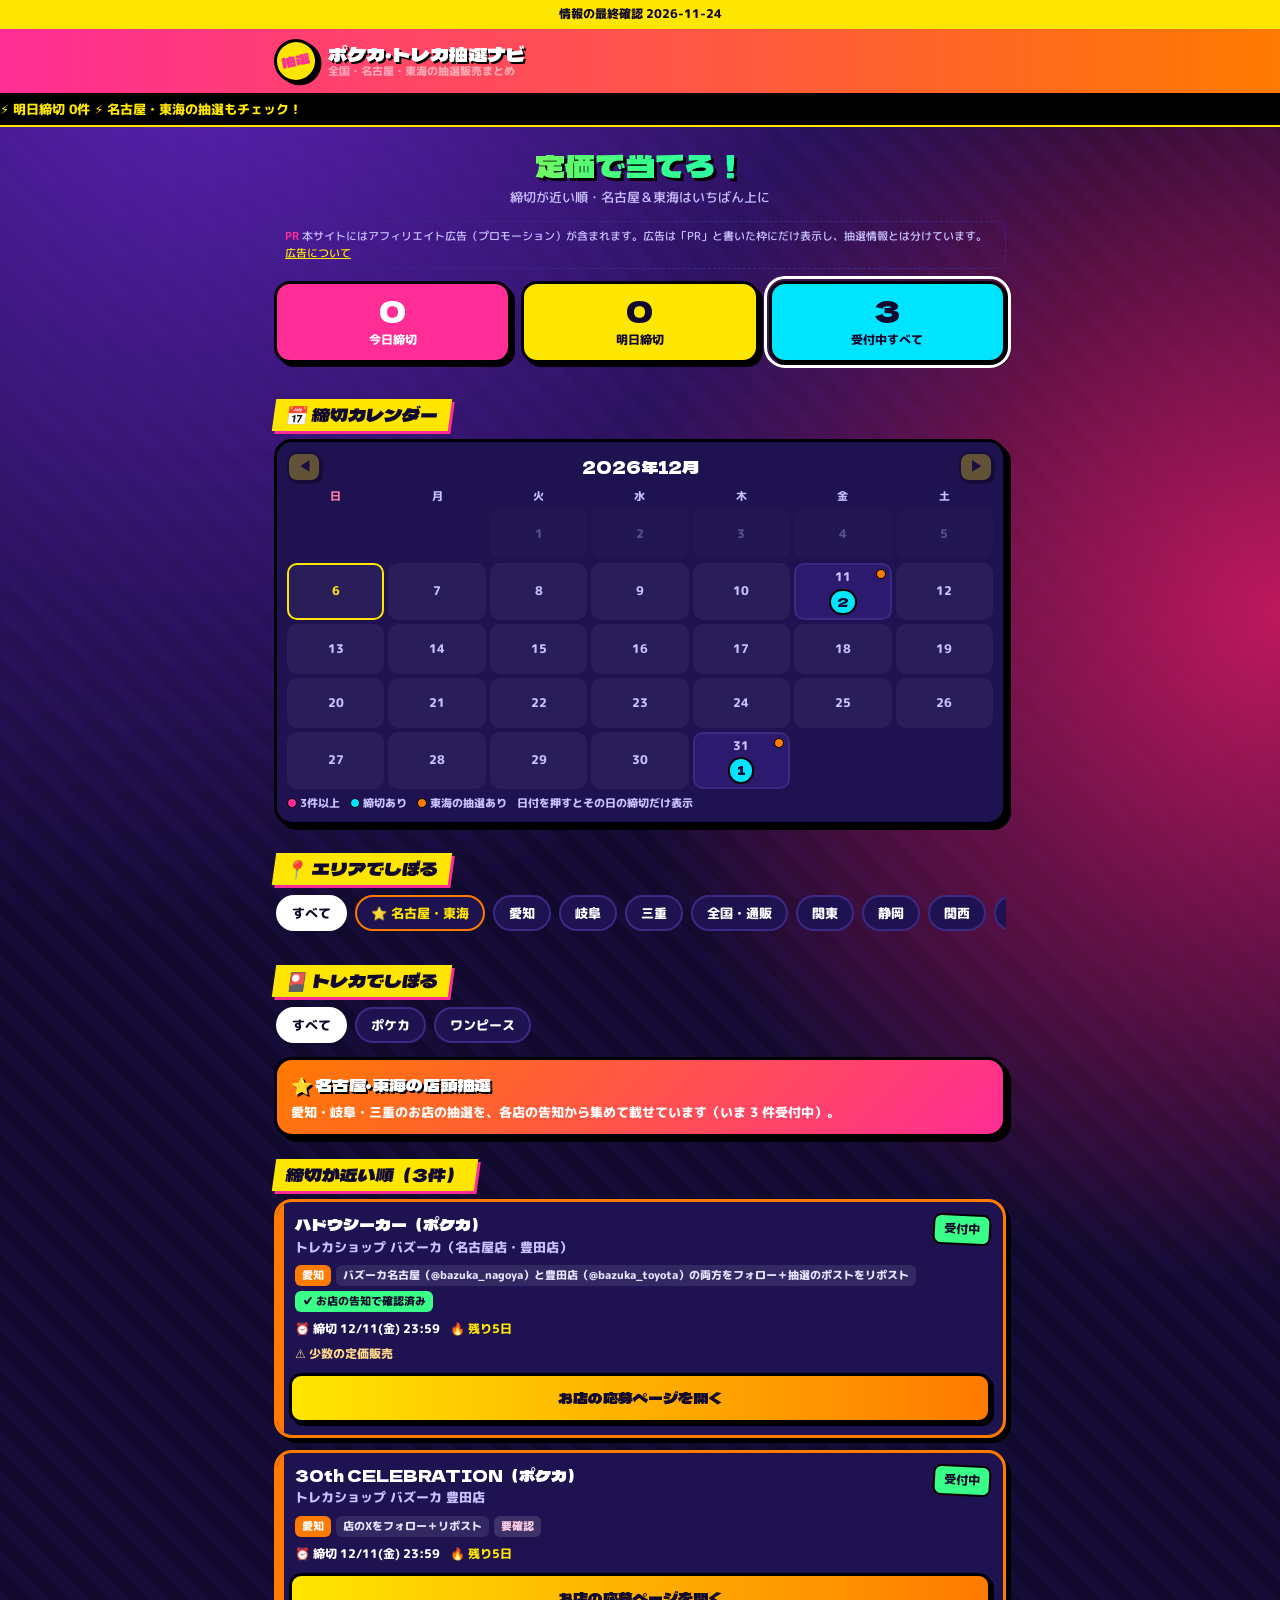
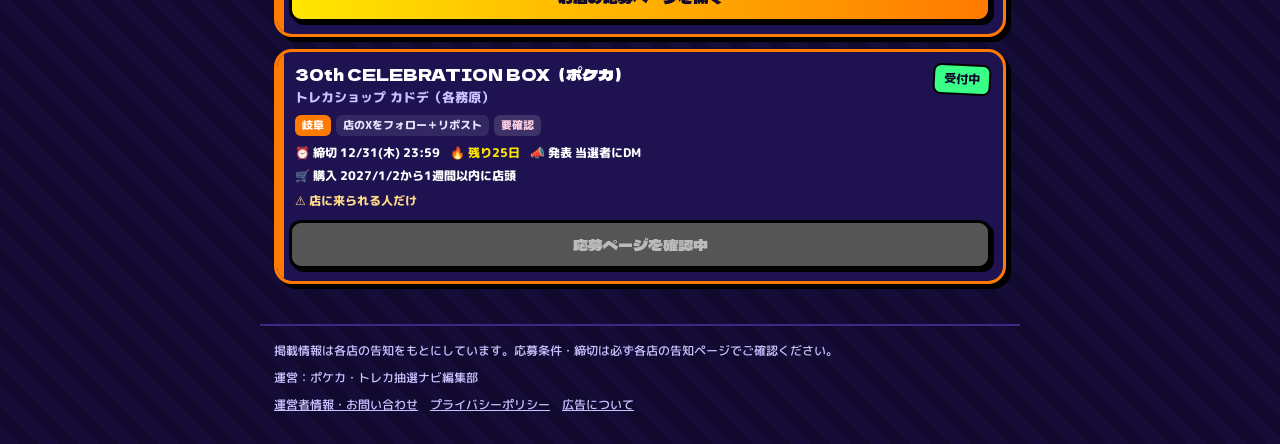
==== commit 2811dfc9: "抽選まとめ巡回 11/24夕：全国+2・東海分を同期（+5） Co-Authored-By: Claude Opus 5.5 <noreply@anthropic.com> Claude-Sessio" ====
--- a/site/index.html
+++ b/site/index.html
@@ -170,7 +170,7 @@
 
 <script>
 // 抽選データ（tools/sync.py が買取ナビの抽選データから作って、ここに埋め込む）
-/*DATA-START*/const DATA={"checked":"2026-11-23","items":[{"pref":"愛知","shop":"HobbyMarket さとう店","item":"神の支配 OP-18（ワンピース）","game":"onepiece","method":"Web応募（LivePocket）","deadline":"2026-11-17","time":"21:00","result":"11/18","buy":"11/21 10:00〜11/23 21:00 店頭"},{"pref":"愛知","shop":"MINT名古屋店","item":"神の支配 OP-18（ワンピース）","game":"onepiece","method":"Googleフォーム","deadline":"2026-11-18","time":"23:59","result":"11/19前後（メール）","buy":"11/28 21:00までに来店","condition":"本人確認は運転免許証・マイナンバーカード","url":"https://x.com/mint_nagoya/status/2121195654290784266","verified":"2026-11-17"},{"pref":"愛知","shop":"MINT名古屋店","item":"ハドウシーカー（ポケカ） 1BOX","game":"pokeca","method":"Googleフォーム（店のXのフォロー＋対象ポストのリポストが必須）","deadline":"2026-11-24","time":"23:59","result":"11/25前後（当選者のみメール）","buy":"12/4 21:00までに来店","condition":"1人1回。本人確認は運転免許証・マイナンバーカード","url":"https://docs.google.com/forms/d/e/1FAIpQLSe1Cg5346OUiENnW8p3FgmO14wir06wnTff-MA3YrniZBb72A/viewform","verified":"2026-11-17"},{"pref":"愛知","shop":"トレカプラザ55 豊田店","item":"神の支配 OP-18（ワンピース）","game":"onepiece","method":"モバイル会員から応募","deadline":"2026-11-18","condition":"モバイル会員の登録が必要。締切の時刻・発表日は告知に記載なし","url":"https://x.com/tp55_revolution/status/2121505896845000984","verified":"2026-11-17"},{"pref":"愛知","shop":"カードボックス 刈谷店","item":"ハドウシーカー（ポケカ）","game":"pokeca","method":"店頭の注意書きを読んでQRコードから応募","deadline":"2026-11-18","condition":"11/2までにポイントカードに入会した人だけ","url":"https://x.com/CARDBOX_KARIYA/status/2117421510269022342","verified":"2026-11-17"},{"pref":"愛知","shop":"TCGショップ193（名駅店・椿店・大須店）","item":"ハドウシーカー（ポケカ） 1BOX","game":"pokeca","method":"Googleフォーム","deadline":"2026-11-19","time":"23:59","result":"当選者のみメール","buy":"11/21〜11/26に支払い、引き取りは7日以内","condition":"10/31までに入会した店頭会員だけ（通販の会員は対象外）。箱のフィルム・外箱なし","url":"https://docs.google.com/forms/d/e/1FAIpQLScyVCz7XSzFQ8L4EWUXfMzbnjYKd2P3TCOXoAjrp3Wy0Md2ag/viewform","verified":"2026-11-17"},{"pref":"愛知","shop":"TSUTAYA ウイングタウン岡崎店","item":"ハドウシーカー（ポケカ） 1BOX","game":"pokeca","method":"LivePocketで応募","deadline":"2026-11-19","time":"23:00","result":"11/23予定（メール）","buy":"11/27〜11/29 店頭","condition":"1人1回。本人確認あり。箱のフィルムは外して渡される","url":"https://livepocket.jp/e/xo13d","verified":"2026-11-17"},{"pref":"愛知","shop":"TSUTAYA 瀬戸店","item":"ハドウシーカー（ポケカ） 1BOX","game":"pokeca","method":"LivePocketで応募","deadline":"2026-11-19","time":"23:00","result":"11/23予定（メール）","buy":"11/27〜11/29 店頭","condition":"1人1回。本人確認あり。箱のフィルムは外して渡される","url":"https://livepocket.jp/e/gjqwb","verified":"2026-11-17"},{"pref":"愛知","shop":"TSUTAYA 春日井店","item":"ハドウシーカー（ポケカ） 1BOX","game":"pokeca","method":"LivePocketで応募","deadline":"2026-11-19","time":"23:00","result":"11/23予定（メール）","buy":"11/27〜11/29 店頭","condition":"1人1回。シリアルコードが必要。本人確認あり","url":"https://livepocket.jp/e/hjv8f","verified":"2026-11-17"},{"pref":"愛知","shop":"TSUTAYA ルビットタウン戸田店","item":"ハドウシーカー（ポケカ） 1BOX","game":"pokeca","method":"LivePocketで応募","deadline":"2026-11-19","time":"23:00","result":"11/23予定（メール）","buy":"11/27〜11/29 店頭","condition":"1人1回。シリアルコードが必要。本人確認あり","url":"https://livepocket.jp/e/pcjvn","verified":"2026-11-17"},{"pref":"愛知","shop":"ブックオフ（名古屋みなと店・新瑞橋駅前店・西友岡崎店）","item":"神の支配 OP-18（ワンピース）","game":"onepiece","method":"各店のXをフォロー＋リポスト","deadline":"2026-11-19","result":"11/20ごろまでにDM（岡崎）","buy":"11/21〜11/22 店頭（岡崎）","condition":"締切の時刻は各店の告知で確認"},{"pref":"愛知","shop":"BOOKOFF PLUS ヨシヅヤ新稲沢店","item":"神の支配 OP-18（ワンピース）","game":"onepiece","method":"店のXをフォロー＋リポスト","deadline":"2026-11-19","result":"11/20（当選者にDM）","buy":"11/21〜11/22 店頭","condition":"Xの抽選だけ（当日の一般販売・郵送なし）。1人1点、シュリンクは外して渡し","url":"https://x.com/bo_inazawa/status/2121198390847676625","verified":"2026-11-17"},{"pref":"愛知・岐阜ほか","shop":"買取王国","item":"ハドウシーカー（ポケカ）","game":"pokeca","method":"Googleフォーム（告知のQRコード）。近くの買取王国を選んで応募","deadline":"2026-11-19","result":"11/26","buy":"11/27〜11/30","condition":"アプリ会員限定。1人15パックまで（1パック200円）。1人1回","url":"https://x.com/okokutore/status/2118924757852958762","verified":"2026-11-17"},{"pref":"愛知","shop":"コーギーアール名古屋店","item":"30th CELEBRATION カードセット9種（ポケカ）","game":"pokeca","method":"店のXをフォロー＋リポスト","deadline":"2026-11-20","time":"23:59","result":"当選者にDM","condition":"全9種セット 10,800円（税込）","url":"https://x.com/corgi_nagoya/status/2120831245215248852","verified":"2026-11-17"},{"pref":"愛知","shop":"BOOKOFF PLUS ヨシヅヤ新稲沢店","item":"ハドウシーカー（ポケカ）","game":"pokeca","method":"店のXをフォロー＋リポスト","deadline":"2026-11-25","result":"11/26（DM）","buy":"11/27〜11/29 店頭","condition":"Xの抽選だけ（当日の一般販売・郵送なし）。1人1点、シュリンクは外して渡し。当選のDMとアカウントを店頭で確認","url":"https://x.com/bo_inazawa/status/2120441870107250752","verified":"2026-11-17"},{"pref":"愛知","shop":"トレカショップ バズーカ（名古屋店・豊田店）","item":"ハドウシーカー（ポケカ）","game":"pokeca","method":"バズーカ名古屋（@bazuka_nagoya）と豊田店（@bazuka_toyota）の両方をフォロー＋抽選のポストをリポスト","deadline":"2026-12-11","time":"23:59","condition":"少数の定価販売","url":"https://x.com/bazuka_nagoya/status/2113583740110909888","verified":"2026-11-17"},{"pref":"愛知","shop":"すまいるキング 岡崎店（カードボックス岡崎店）","item":"ハドウシーカー（ポケカ） 購入権","game":"pokeca","method":"店内に掲示のQRコードから応募（店頭抽選）","deadline":"2026-11-22","time":"23:59","url":"https://x.com/Cardbox_okazaki/status/2117424910691860802","verified":"2026-11-17"},{"pref":"岐阜","shop":"三洋堂トレカ館 中津川店","item":"スペシャルデッキセットMEGA（ポケカ）","game":"pokeca","method":"店のXをフォロー＋リポスト","deadline":"2026-11-17","time":"20:59","result":"11/19（DM）","buy":"11/20〜11/23 店頭","condition":"岐阜・長野に住んでいる人だけ","url":"https://x.com/sanyodoTCG_naka/status/2121151328185663893","verified":"2026-11-17"},{"pref":"岐阜","shop":"草叢BOOKS 各務原店","item":"神の支配 OP-18（ワンピース）","game":"onepiece","method":"店頭掲示のQRコードからLivePocketで応募","deadline":"2026-11-17","time":"21:00","result":"11/18","buy":"11/21〜11/23 店頭（9時〜21時）","condition":"LivePocket会員登録と、店頭の有人カウンターで配るシリアルコードが必要","url":"https://x.com/kusamura_toreca/status/2121030282354598013","verified":"2026-11-17"},{"pref":"岐阜","shop":"王の洞窟 岐南本店","item":"神の支配 OP-18（ワンピース） 1BOX","game":"onepiece","method":"Web応募","deadline":"2026-11-17","time":"21:30","result":"11/18","buy":"11/21〜11/23 店頭受け取りだけ"},{"pref":"岐阜","shop":"TSUTAYA 大垣店","item":"ハドウシーカー（ポケカ） 1BOX","game":"pokeca","method":"LivePocketで応募","deadline":"2026-11-19","time":"23:00","result":"11/23予定（メール）","buy":"11/27〜11/29 店頭","condition":"1人1回。シリアルコードが必要。本人確認あり","url":"https://livepocket.jp/e/r_9mb","verified":"2026-11-17"},{"pref":"岐阜","shop":"トレカショップ カドデ（各務原）","item":"30th CELEBRATION BOX（ポケカ）","game":"pokeca","method":"店のXをフォロー＋リポスト","deadline":"2026-12-31","result":"当選者にDM","buy":"2027/1/2から1週間以内に店頭","condition":"店に来られる人だけ"},{"pref":"三重","shop":"ブックオフ 鈴鹿ハンター店","item":"神の支配 OP-18（ワンピース） 1BOX","game":"onepiece","method":"店のXをフォロー＋リポスト","deadline":"2026-11-19","result":"11/20（XのDM）","buy":"11/21〜11/22 店頭","condition":"直接店頭で受け取れる人だけ。1人1BOX。テープを切って渡し","url":"https://x.com/BOOKOFFsuzuka/status/2120713195040170084","verified":"2026-11-17"},{"pref":"三重","shop":"TSUTAYA 鈴鹿中央通店","item":"ハドウシーカー（ポケカ） 1BOX","game":"pokeca","method":"LivePocketで応募","deadline":"2026-11-19","time":"23:00","result":"11/23予定（メール）","buy":"11/27〜11/29 店頭","condition":"1人1回。シリアルコードが必要。本人確認あり","url":"https://livepocket.jp/e/frcx1","verified":"2026-11-17"},{"pref":"全国・通販","shop":"楽天ブックス","item":"ハドウシーカー・30th CELEBRATION・ストームエメラルダほか（ポケカ）","game":"pokeca","method":"各商品ページからエントリー","deadline":"2026-11-18","time":"23:59","result":"販売開始までにメール","buy":"11/29 10:00〜12/3 23:59（クレジットカード）","condition":"楽天会員。1世帯1名。同じ商品を楽天ブックスで買ったことがある人は無効","url":"https://books.rakuten.co.jp/rb/18537078/","verified":"2026-11-17"},{"pref":"全国・通販","shop":"ドラゴンスター通販","item":"ハドウシーカー（ポケカ）","game":"pokeca","method":"会員の抽選ページから応募","deadline":"2026-11-18","time":"23:59","result":"11/19予定","buy":"11/19〜11/25","url":"https://dorasuta.membercard.jp/lottery"},{"pref":"全国・店舗受け取り","shop":"イエローサブマリン各店","item":"30th CELEBRATION カードセット・ストームエメラルダの再販 購入権（ポケカ）","game":"pokeca","method":"店頭ポスターのQRコード（LivePocket）","deadline":"2026-11-18","time":"20:00","result":"11/22予定","buy":"11/23〜11/25 レシートをもらった店で","condition":"11/15〜11/18の300円以上のレシートとマイナンバーカードが必要。東海の店が対象かは未確認","url":"https://livepocket.jp/e/rnqyh","verified":"2026-11-17"},{"pref":"全国・店舗受け取り","shop":"コジマ（アプリ）","item":"ハドウシーカー（ポケカ） 1BOX","game":"pokeca","method":"コジマアプリから応募","deadline":"2026-11-20","time":"23:59","result":"11/27 0:00（アプリ）","buy":"11/27〜11/29 選んだ店で","condition":"コジマで累計5,000円以上の購入履歴が必要。対象の店は告知で確認","url":"https://www.kojima.net/shop/app/kojima_appli.html"},{"pref":"全国・通販","shop":"駿河屋通販","item":"ハドウシーカー（ポケカ）","game":"pokeca","method":"公式Xをフォロー＋リポストして、応募ページから申し込み","deadline":"2026-11-22","time":"23:59","result":"11/23","buy":"11/23〜11/26に支払い","condition":"マイページ登録が必要。1人1回"},{"pref":"全国・店舗受け取り","shop":"イトーヨーカドー","item":"30th CELEBRATION 再販分（ポケカ）","game":"pokeca","method":"LivePocketで応募","deadline":"2026-11-22","result":"LivePocketからお知らせ（店頭発表なし）","buy":"12/11〜12/13","condition":"受付は11/20から。対象の店は告知で確認","url":"https://x.com/PokeGetInfoMain/status/2122177290872516697"},{"pref":"愛知・岐阜ほか","shop":"買取王国（一宮・春日井・豊橋・可児・豊田・岐阜・大垣・岡崎・多治見ほか）","item":"ストームエメラルダ（ポケカ）","game":"pokeca","method":"Googleフォームから応募","deadline":"2026-11-19","time":"23:59","condition":"応募条件は告知で確認","url":"https://docs.google.com/forms/d/e/1FAIpQLSd-vlKNrXIg5Kf9CGn7VuBkQ0bHYpUPj7yWfzBUvzA-tv6Hog/viewform"},{"pref":"三重","shop":"ブックオフ イオン桑名店","item":"30th CELEBRATION BOX（ポケカ）","game":"pokeca","method":"店のXをフォロー＋リポスト","deadline":"2026-11-19","time":"23:59","condition":"Xアカウントが必要。条件は告知で確認","url":"https://x.com/bookoff_kuwana/status/2122132550210486403"},{"pref":"三重","shop":"三洋堂書店 生桑店（四日市）","item":"プレミアムデッキセット エーフィ・ブラッキー（ポケカ）","game":"pokeca","method":"店のXをフォロー＋リポスト","deadline":"2026-11-20","time":"23:59","url":"https://x.com/sanyodoikuwa/status/2122162750667337900"},{"pref":"愛知","shop":"トレカチャンピオン 大須店（オンライン枠）","item":"ハドウシーカー（ポケカ） 1BOX","game":"pokeca","method":"会員限定。店のXのDMで応募","deadline":"2026-11-22","time":"23:59","result":"11/25（当選者のみDM）","buy":"11/27中に店頭で現金払い","condition":"会員・本人確認。1人1応募","url":"https://x.com/Champion_osu/status/2122087248447393822"},{"pref":"愛知","shop":"トレカチャンピオン 大須店（店頭枠）","item":"ハドウシーカー・ストームエメラルダ・ニンジャスピナー（ポケカ）","game":"pokeca","method":"店頭で応募","deadline":"2026-11-22","time":"21:00","condition":"会員・本人確認","url":"https://x.com/Champion_osu/status/2121928555575787573"},{"pref":"愛知","shop":"トレカチャンピオン 名駅店","item":"ハドウシーカー（ポケカ） 1BOX","game":"pokeca","method":"会員限定。店のXのDMで応募","deadline":"2026-11-22","time":"23:59","result":"11/25（当選者のみDM）","buy":"11/27中に店頭で現金払い","condition":"会員・本人確認。1人1応募","url":"https://x.com/TCmeieki/status/2122162751825199463"},{"pref":"愛知","shop":"トレカチャンピオン 江南店","item":"ハドウシーカー（ポケカ） 1BOX","game":"pokeca","method":"会員限定。店のXのDMで応募","deadline":"2026-11-22","time":"23:59","result":"11/25（当選者のみDM）","buy":"11/27中に店頭で現金払い","condition":"会員。1人1応募","url":"https://x.com/CardKonan/status/2122202495783256517"},{"pref":"愛知","shop":"ビデオインアメリカ 一宮本店（トレカチャンピオン）","item":"ハドウシーカー（ポケカ） 1BOX","game":"pokeca","method":"会員限定。店のXのDMで応募","deadline":"2026-11-22","time":"23:59","result":"11/25（当選者のみDM）","buy":"11/27中に店頭で現金払い","condition":"会員・本人確認。1人1応募","url":"https://x.com/CardIchinomiya/status/2122102353968935364"},{"pref":"愛知","shop":"トレカチャンピオン MEGAドン・キホーテ豊橋店","item":"ハドウシーカー（ポケカ） 1BOX","game":"pokeca","method":"会員限定。店のXのDMで応募","deadline":"2026-11-22","time":"23:59","result":"11/25（当選者のみDM）","buy":"11/27中に店頭で現金払い","condition":"会員・本人確認。1人1応募","url":"https://x.com/cardmegatoyo/status/2122087248162107846"},{"pref":"岐阜","shop":"トレカチャンピオン 各務原店","item":"ハドウシーカー（ポケカ） 1BOX","game":"pokeca","method":"会員限定。店のXのDMで応募","deadline":"2026-11-22","time":"23:59","result":"11/25（当選者のみDM）","buy":"11/27中に店頭で現金払い","condition":"会員・本人確認。1人1応募","url":"https://x.com/kagamigaharaVAC/status/2122094794180903068"},{"pref":"愛知","shop":"トレカダンジョン 稲沢本店","item":"ハドウシーカー（ポケカ）","game":"pokeca","method":"店頭で応募","deadline":"2026-11-23","time":"23:59","condition":"会員・レシートが必要","url":"https://x.com/TCGDungeon/status/2120404083412807826"},{"pref":"愛知","shop":"トレカダンジョンLite 大須店","item":"ハドウシーカー（ポケカ）","game":"pokeca","method":"店頭で応募","deadline":"2026-11-23","time":"23:59","condition":"会員・レシートが必要","url":"https://x.com/TCGDungeon_Osu/status/2120404850135687305"},{"pref":"愛知","shop":"トレカショップ バズーカ 豊田店","item":"30th CELEBRATION（ポケカ）","game":"pokeca","method":"店のXをフォロー＋リポスト","deadline":"2026-12-11","time":"23:59","url":"https://x.com/bazuka_toyota/status/2113582334935208321"},{"pref":"愛知","shop":"カードラボ 名古屋駅前店","item":"30th CELEBRATION 20パック（ポケカ）","game":"pokeca","method":"店のXをフォロー＋キャンペーン投稿をリポスト","deadline":"2026-11-19","result":"11/20〜11/22（当選者にXのDM）","buy":"11/23〜11/29 店頭のみ","condition":"Xアカウントが必要。店頭で受け取れる人のみ。身分証の提示を求められる場合あり。代理購入不可","url":"https://www.c-labo.jp/blog/624695/","verified":"2026-11-18"},{"pref":"岐阜","shop":"三洋堂トレカ館 穂積店","item":"MEGAドリームex・バトルコレクションほか（ポケカ）","game":"pokeca","method":"SNS応募（本人確認）","deadline":"2026-11-18","time":"23:59","url":"https://x.com/sanyodoTCG_hozu/status/2122283546186260591"},{"pref":"岐阜","shop":"カードラボ 岐阜店","item":"ハドウシーカー（ポケカ）","game":"pokeca","method":"オンライン応募（会員・本人確認）","deadline":"2026-11-19","time":"23:59","url":"https://x.com/gifu_labo/status/2122328360957399292"},{"pref":"三重","shop":"お宝市番館 三重本店（おたいち）","item":"30th CELEBRATION・ハドウシーカー（ポケカ）","game":"pokeca","method":"アプリ・SNSで応募（会員）","deadline":"2026-11-20","time":"23:00","url":"https://x.com/otaichimiecard/status/2122292657590587901"},{"pref":"三重","shop":"三洋堂トレカ館 菰野店","item":"ハドウシーカー（ポケカ）","game":"pokeca","method":"オンライン応募（会員・本人確認）","deadline":"2026-11-25","time":"23:59","url":"https://x.com/sanyodoTCG_komo/status/2122582272989855745"},{"pref":"愛知","shop":"トレカマスター 大須万松寺通店","item":"神の支配 OP-18（ワンピース）","game":"onepiece","method":"オンライン応募（会員）","deadline":"2026-11-18","time":"23:59","url":"https://x.com/TCG_Master_Osu/status/2121422874900852980"},{"pref":"愛知","shop":"カードラボ 豊橋店","item":"神の支配 OP-18・PRECIOUS BOX（ワンピース）","game":"onepiece","method":"神の支配は店頭（会員）、PRECIOUS BOXはSNS応募","deadline":"2026-11-18","time":"23:59","url":"https://www.c-labo.jp/shop/toyohashi/blog/624660/"},{"pref":"愛知","shop":"ブックオフ 栄スカイル店","item":"神の支配 OP-18（ワンピース）","game":"onepiece","method":"SNS応募","deadline":"2026-11-19","time":"23:59","url":"https://x.com/botcg_skyle/status/2121125039106064893"},{"pref":"愛知","shop":"ブックオフ 名古屋ヤマナカ新中島店","item":"ヒロインズエディション vol.2（ワンピース）","game":"onepiece","method":"SNS応募（本人確認）","deadline":"2026-11-19","time":"23:59","url":"https://x.com/BOOKOFF_Frante/status/2122634115728240813"},{"pref":"愛知","shop":"お宝市番館 尾張小牧店（おたいち）","item":"神の支配 OP-18（ワンピース）","game":"onepiece","method":"オンライン応募（会員・本人確認）","deadline":"2026-11-19","time":"23:00","url":"https://x.com/otaichikomaki/status/2119966532998713729"},{"pref":"愛知","shop":"トレカチャンピオン 大須店（店頭枠）","item":"神の島の冒険・世界最強の戦士（ワンピース）","game":"onepiece","method":"店頭で応募（会員・本人確認）","deadline":"2026-11-22","time":"21:00","url":"https://x.com/Champion_osu/status/2121928555575787573"},{"pref":"三重","shop":"カードボックス 津店","item":"神の支配 OP-18（ワンピース）","game":"onepiece","method":"SNS応募","deadline":"2026-11-20","time":"22:00","url":"https://shoplottery.e-starbox.com/lottery/entry?code=5vFOi93JoG"},{"pref":"三重","shop":"ブックオフ イオン桑名店","item":"神の支配 OP-18（ワンピース）","game":"onepiece","method":"SNS応募","deadline":"2026-11-19","time":"23:59","url":"https://x.com/bookoff_kuwana/status/2122132543306977721"},{"pref":"三重","shop":"BOOKOFF SUPER BAZAAR 1号四日市日永店","item":"神の支配 OP-18（ワンピース）","game":"onepiece","method":"XでSNS応募","deadline":"2026-11-19","time":"23:59","url":"https://x.com/BO_HINAGA_TCG/status/2122132545844486285"},{"pref":"愛知","shop":"トレカステーション 豊橋店","item":"ハドウシーカー（ポケカ）","game":"pokeca","method":"店頭で応募（会員・本人確認）","deadline":"2026-11-22","time":"23:59","url":"https://x.com/TRSTtoyohashi/status/2122254835026415753"},{"pref":"愛知","shop":"トレカステーション 豊川店","item":"ハドウシーカー（ポケカ）","game":"pokeca","method":"店頭で応募（会員・本人確認）","deadline":"2026-11-22","time":"23:59","url":"https://x.com/tstoyokawa/status/2122259772854665504"},{"pref":"愛知","shop":"トレカステーション 蒲郡三谷店","item":"ハドウシーカー（ポケカ）","game":"pokeca","method":"店頭で応募（会員・本人確認）","deadline":"2026-11-22","time":"23:59","url":"https://x.com/ts_gamagorimiya/status/2122253339844804666"},{"pref":"愛知","shop":"トレカステーション 中島新町店","item":"ハドウシーカー（ポケカ）","game":"pokeca","method":"店頭で応募（会員）","deadline":"2026-11-22","time":"23:59","url":"https://x.com/ts_nakazima/status/2122261663391068401"},{"pref":"愛知","shop":"草叢BOOKS 新守山店","item":"ハドウシーカー（ポケカ）","game":"pokeca","method":"SNS応募","deadline":"2026-11-23","time":"22:00","url":"https://livepocket.jp/e/c3axu"},{"pref":"愛知","shop":"いえろーきゃっと 大曽根店","item":"ハドウシーカー（ポケカ）","game":"pokeca","method":"オンライン応募","deadline":"2026-11-25","time":"15:00","condition":"会員・本人確認","url":"https://x.com/kinekooozone/status/2121141707228205465"},{"pref":"愛知・岐阜・三重ほか","shop":"アピタ・ピアゴ（majica対象店舗）","item":"神の支配 OP-18（ワンピース）","game":"onepiece","method":"店頭で応募（majica会員）","deadline":"2026-11-20","time":"20:00","condition":"会員・本人確認","url":"https://www.majica-net.com/app/"},{"pref":"愛知","shop":"カードラボ 名古屋大須店","item":"30th CELEBRATION 御三家カードセット（ポケカ）","game":"pokeca","method":"SNS応募","deadline":"2026-11-19","time":"23:59","url":"https://www.c-labo.jp/shop/nagoyaoosu/blog/624714/"},{"pref":"愛知","shop":"ブックオフスーパーバザー カインズモール名古屋みなと店","item":"ハドウシーカー（ポケカ）","game":"pokeca","method":"SNS応募","deadline":"2026-11-25","time":"23:59","url":"https://x.com/bookoff_minato/status/2122924304040091961"},{"pref":"岐阜","shop":"王の洞窟 岐南本店","item":"ハドウシーカー（ポケカ）","game":"pokeca","method":"オンライン（SNS応募）","deadline":"2026-11-23","time":"23:59","condition":"会員","url":"https://livepocket.jp/e/pgn_5"},{"pref":"愛知","shop":"三洋堂トレカ館 ららぽーと愛知東郷店","item":"ヒロインズエディション vol.2（ワンピース）","game":"onepiece","method":"X応募","deadline":"2026-11-22","time":"23:59","condition":"本人確認","url":"https://x.com/sanyodoTCG_toug/status/2122935913114480899"},{"pref":"愛知","shop":"カードボックス 安城店（すまいるキング安城店）","item":"ハドウシーカー（ポケカ）","game":"pokeca","method":"オンライン","deadline":"2026-11-22","time":"23:59","result":"2026-11-25","condition":"会員・本人確認","url":"https://toreca-entry.com"},{"pref":"愛知","shop":"晴れる屋2 大須店","item":"ハドウシーカー（ポケカ） BOX購入権","game":"pokeca","method":"WEB抽選（LivePocket・晴れる屋2のLINE会員コードが必要）","deadline":"2026-11-23","time":"23:59","result":"11/24","buy":"11/27〜11/29 応募した店舗の店頭のみ","condition":"1人1回・対象店舗から1店舗のみ・本人確認書類","url":"https://livepocket.jp/e/wfku9"},{"pref":"三重","shop":"晴れる屋2 四日市店","item":"ハドウシーカー（ポケカ） BOX購入権","game":"pokeca","method":"WEB抽選（LivePocket・晴れる屋2のLINE会員コードが必要）","deadline":"2026-11-23","time":"23:59","result":"11/24","buy":"11/27〜11/29 応募した店舗の店頭のみ","condition":"1人1回・対象店舗から1店舗のみ・本人確認書類","url":"https://livepocket.jp/e/wfku9"},{"pref":"愛知","shop":"ブックマーケットエーツー 三河安城店","item":"ハドウシーカー（ポケカ）","game":"pokeca","method":"WEB抽選（LivePocket）","deadline":"2026-11-22","time":"23:59","url":"https://livepocket.jp/e/hwu69"},{"pref":"三重","shop":"三洋堂トレカ館 菰野店","item":"30th CELEBRATION プレミアムデッキセット エーフィ・ブラッキー（ポケカ）","game":"pokeca","method":"SNS応募","deadline":"2026-11-25","time":"23:59","condition":"本人確認","url":"https://x.com/sanyodoTCG_komo/status/2122582272989855745"},{"pref":"愛知・岐阜・三重ほか","shop":"お宝創庫グループ（お宝創庫・おじゃま館・メディオ！・プレイズ一部店舗）","item":"ハドウシーカー（ポケカ） 1BOX","game":"pokeca","method":"アプリ抽選（アプリ会員限定）","deadline":"2026-11-22","time":"23:45","result":"11/25頃","buy":"11/27〜11/29 応募店舗で本人確認","condition":"会員証提示の買い物・買取履歴がある人・1商品1応募","url":"https://www.otakarasouko.com/information/109459977/"},{"pref":"愛知","shop":"トレカ専門店 バトスキ！大須店","item":"神の支配 OP-18（ワンピース）","game":"onepiece","method":"SNS応募","deadline":"2026-11-20","time":"23:59","url":"https://x.com/Batosuki_shop/status/2123366682848833953"},{"pref":"愛知","shop":"駿河屋 名古屋大須トレカ・ボードゲーム館","item":"神の支配 OP-18（ワンピース）","game":"onepiece","method":"SNS応募","deadline":"2026-11-20","time":"23:59","url":"https://x.com/suruga758tb/status/2123249906710175869"},{"pref":"愛知","shop":"トレカマスター 大須万松寺通店","item":"ハドウシーカー（ポケカ） 1BOX","game":"pokeca","method":"アプリ抽選（モバイル会員限定。会員ページのメニュー→抽選申込み）","deadline":"2026-11-24","result":"11/25（水）","buy":"11/27〜11/28","condition":"お一人様1BOXまで・1BOX（30パック）6,000円","url":"https://x.com/TCG_Master_Osu","verified":"2026-11-20"},{"pref":"愛知","shop":"ONE PIECE 麦わらストア 名古屋店","item":"世界最強の戦士 OP-17（ワンピース）","game":"onepiece","method":"WEB抽選（LivePocket・店舗ごとの申込ページ）","deadline":"2026-11-22","time":"23:59","result":"11/23〜11/26中予定","buy":"11/29〜12/6","condition":"店舗ごと1回・1BOX 5,760円・購入時に本人確認","url":"https://www.mugiwara-store.com/news/3131/"},{"pref":"愛知","shop":"トレカキャピタル 豊田本店","item":"30th CELEBRATION BOX（ポケカ）","game":"pokeca","method":"Webフォーム（SMSのURLから応募）","deadline":"2026-11-23","time":"23:59","condition":"会員限定・一人1回・身分証提示必須","url":"https://edion-cp.com/trecapiopen1204"},{"pref":"三重","shop":"カードボックス 津店","item":"ヒロインズエディション vol.2（ワンピース）","game":"onepiece","method":"店頭・会員","deadline":"2026-11-20","time":"22:00","url":"https://cardchusen.com/calendar"},{"pref":"愛知","shop":"トレカキャピタル 豊田本店","item":"神の支配・ヒロインズエディション vol.2・世界最強の戦士・決戦の刻・スタートデッキEX ルフィ&エース・神の島の冒険・蒼海の七傑・ヒロインズエディション・受け継がれる意志（ワンピース）","game":"onepiece","method":"オンライン（Webフォーム）","deadline":"2026-11-23","time":"23:59","condition":"会員・本人確認","url":"https://edion-cp.com/trecapiopen1204"},{"pref":"関東","shop":"キデイランド 光が丘店","item":"ハドウシーカー（ポケカ）","game":"pokeca","method":"LivePocketで応募（会員登録・本人確認）","deadline":"2026-11-18","time":"23:59","result":"11/25","url":"https://livepocket.jp/e/zy35l"},{"pref":"関東","shop":"キデイランド 浦和美園店","item":"ハドウシーカー（ポケカ）","game":"pokeca","method":"LivePocketで応募（会員登録・本人確認）","deadline":"2026-11-18","time":"23:59","result":"11/25","url":"https://livepocket.jp/e/zvv1t"},{"pref":"関東","shop":"キデイランド 二子玉川店","item":"ハドウシーカー（ポケカ）","game":"pokeca","method":"LivePocketで応募（会員登録・本人確認）","deadline":"2026-11-18","time":"23:59","result":"11/25","url":"https://livepocket.jp/e/haqf_"},{"pref":"関東","shop":"キデイランド 吉祥寺店","item":"ハドウシーカー（ポケカ）","game":"pokeca","method":"LivePocketで応募（会員登録・本人確認）","deadline":"2026-11-18","time":"23:59","result":"11/25","url":"https://livepocket.jp/e/4ywaz"},{"pref":"関東","shop":"キデイランド 原宿店","item":"ハドウシーカー（ポケカ）","game":"pokeca","method":"LivePocketで応募（会員登録・本人確認）","deadline":"2026-11-18","time":"23:59","result":"11/25","url":"https://livepocket.jp/e/0d5mm"},{"pref":"関東","shop":"キデイランド ららぽーと湘南平塚店","item":"ハドウシーカー（ポケカ）","game":"pokeca","method":"LivePocketで応募（会員登録・本人確認）","deadline":"2026-11-18","time":"23:59","result":"11/25","url":"https://livepocket.jp/e/dvq8h"},{"pref":"関東","shop":"キデイランド ららぽーと富士見店","item":"ハドウシーカー（ポケカ）","game":"pokeca","method":"LivePocketで応募（会員登録・本人確認）","deadline":"2026-11-18","time":"23:59","result":"11/25","url":"https://livepocket.jp/e/bt6dj"},{"pref":"静岡","shop":"キデイランド 清水店","item":"ハドウシーカー（ポケカ）","game":"pokeca","method":"LivePocketで応募（会員登録・本人確認）","deadline":"2026-11-18","time":"23:59","result":"11/25","url":"https://livepocket.jp/e/og9ju"},{"pref":"関西","shop":"キデイランド 大阪梅田店","item":"ハドウシーカー（ポケカ）","game":"pokeca","method":"LivePocketで応募（会員登録・本人確認）","deadline":"2026-11-18","time":"23:59","result":"11/25","url":"https://livepocket.jp/e/y3yhq"},{"pref":"関西","shop":"キデイランド ららぽーとEXPOCITY店","item":"ハドウシーカー（ポケカ）","game":"pokeca","method":"LivePocketで応募（会員登録・本人確認）","deadline":"2026-11-18","time":"23:59","result":"11/25","url":"https://livepocket.jp/e/spp67"},{"pref":"関西","shop":"キデイランド 京都四条河原町店","item":"ハドウシーカー（ポケカ）","game":"pokeca","method":"LivePocketで応募（会員登録・本人確認）","deadline":"2026-11-18","time":"23:59","result":"11/25","url":"https://livepocket.jp/e/wjgu1"},{"pref":"関西","shop":"キデイランド 堺鉄砲町店","item":"ハドウシーカー（ポケカ）","game":"pokeca","method":"LivePocketで応募（会員登録・本人確認）","deadline":"2026-11-18","time":"23:59","result":"11/25","url":"https://livepocket.jp/e/oj5m1"},{"pref":"関西","shop":"キデイランド 三宮店","item":"ハドウシーカー（ポケカ）","game":"pokeca","method":"LivePocketで応募（会員登録・本人確認）","deadline":"2026-11-18","time":"23:59","result":"11/25","url":"https://livepocket.jp/e/np5on"},{"pref":"関西","shop":"キデイランド 神戸店","item":"ハドウシーカー（ポケカ）","game":"pokeca","method":"LivePocketで応募（会員登録・本人確認）","deadline":"2026-11-18","time":"23:59","result":"11/25","url":"https://livepocket.jp/e/itfa1"},{"pref":"関西","shop":"キデイランド ピオレ姫路店","item":"ハドウシーカー（ポケカ）","game":"pokeca","method":"LivePocketで応募（会員登録・本人確認）","deadline":"2026-11-18","time":"23:59","result":"11/25","url":"https://livepocket.jp/e/qkvd1"},{"pref":"九州","shop":"キデイランド 福岡パルコ店","item":"ハドウシーカー（ポケカ）","game":"pokeca","method":"LivePocketで応募（会員登録・本人確認）","deadline":"2026-11-18","time":"23:59","result":"11/25","url":"https://livepocket.jp/e/0gm0u"},{"pref":"九州","shop":"キデイランド アミュプラザくまもと店","item":"ハドウシーカー（ポケカ）","game":"pokeca","method":"LivePocketで応募（会員登録・本人確認）","deadline":"2026-11-18","time":"23:59","result":"11/25","url":"https://livepocket.jp/e/yg0i2"},{"pref":"九州","shop":"キデイランド アミュプラザおおいた店","item":"ハドウシーカー（ポケカ）","game":"pokeca","method":"LivePocketで応募（会員登録・本人確認）","deadline":"2026-11-18","time":"23:59","result":"11/25","url":"https://livepocket.jp/e/g5ssy"},{"pref":"九州","shop":"キデイランド 鹿児島店","item":"ハドウシーカー（ポケカ）","game":"pokeca","method":"LivePocketで応募（会員登録・本人確認）","deadline":"2026-11-18","time":"23:59","result":"11/25","url":"https://livepocket.jp/e/tqh55"},{"pref":"関東","shop":"カードラボ マルイ海老名店","item":"ハドウシーカー（ポケカ）","game":"pokeca","method":"SNS応募（本人確認）","deadline":"2026-11-19","time":"23:59","result":"11/20","url":"https://www.c-labo.jp/blog/623647/"},{"pref":"全国・通販","shop":"CBトレコロ","item":"ハドウシーカー（ポケカ）","game":"pokeca","method":"会員登録して応募","deadline":"2026-11-23","time":"23:59","url":"https://x.com/pokecasukkyanen/status/2120748994209157494"},{"pref":"関東","shop":"CARDWINGS 八王子駅前店","item":"ハドウシーカー（ポケカ）","game":"pokeca","method":"LivePocketで応募（会員登録・本人確認）","deadline":"2026-11-23","time":"23:59","result":"11/24","url":"https://livepocket.jp/e/l9z_p"},{"pref":"関東","shop":"ブックオフプラス 上野広小路店","item":"ハドウシーカー（ポケカ）","game":"pokeca","method":"SNS応募（アプリ必須）","deadline":"2026-11-24","time":"23:59","result":"11/26","url":"https://x.com/BOOKOFF_ueno/status/2113556043212939558"},{"pref":"全国・通販","shop":"Joshin webショップ","item":"ハドウシーカーほか（ポケカ）","game":"pokeca","method":"対象会員にメールで届く応募ページから","deadline":"2026-11-19","time":"09:59","url":"https://joshinweb.jp/toy/c_chusen.html"},{"pref":"全国・アプリ","shop":"しまむらパーク","item":"ハドウシーカーほか（ポケカ）","game":"pokeca","method":"アプリで応募（応募券5枚が必要）","deadline":"2026-11-22","time":"23:00","result":"11/23予定","url":"https://www.shop-shimamura.com/disp/itemlist/?pre_rsv_icon=1"},{"pref":"全国・店頭","shop":"ザ・ビッグエクストラ（一部店舗）","item":"ハドウシーカー（ポケカ）","game":"pokeca","method":"iAEONアプリのエントリー一覧から応募","deadline":"2026-11-18","time":"23:59","result":"11/26 12時頃","url":"https://nyuka-now.com/archives/2459"},{"pref":"全国・店頭","shop":"古本市場","item":"ハドウシーカー（ポケカ）","game":"pokeca","method":"WEB抽選（当選者は店頭で購入）","deadline":"2026-11-22","time":"23:00","result":"11/25 23時頃","url":"https://www.furu1.net/news/news_information/pkop20261127sl"},{"pref":"全国・通販","shop":"コロコロプレミア","item":"スタートデッキ100 バトルコレクション（ポケカ）","game":"pokeca","method":"WEB抽選（ログインが必要）","deadline":"2026-11-23","time":"23:59","result":"12/9以降","url":"https://lifetunes-mall.jp/shop/form/form.aspx?questionnaire=c3060_pokemoncard100_lot"},{"pref":"全国・通販","shop":"CBトレコロ","item":"30th CELEBRATION（ポケカ）","game":"pokeca","method":"会員登録して応募","deadline":"2026-12-01","time":"23:59","url":"https://toreca-entry.com"},{"pref":"全国・通販","shop":"エクストレカ","item":"ハドウシーカー（ポケカ）","game":"pokeca","method":"会員登録して応募","deadline":"2026-11-26","time":"23:59","url":"https://toreca-entry.com"},{"pref":"全国・通販","shop":"るるなカード","item":"インフェルノX（ポケカ）","game":"pokeca","method":"SNS応募","deadline":"2026-11-22","time":"23:45","result":"11/23 8:00","url":"https://toreca-entry.com"},{"pref":"全国・通販","shop":"オリくじ","item":"ハドウシーカー（ポケカ）","game":"pokeca","method":"会員登録して応募","deadline":"2026-12-04","time":"23:59","url":"https://toreca-entry.com"},{"pref":"全国・通販","shop":"楽天ブックス","item":"神の支配・世界最強の戦士・ヒロインズエディション vol.2（ワンピース）","game":"onepiece","method":"会員で応募","deadline":"2026-11-18","time":"23:59","url":"https://books.rakuten.co.jp/rb/18669675/"},{"pref":"全国・アプリ","shop":"ヤマダデンキ（ヤマダデジタル会員アプリ）","item":"神の支配・神の島の冒険・決戦の刻・世界最強の戦士（ワンピース）","game":"onepiece","method":"アプリで応募（会員）","deadline":"2026-11-18","time":"23:59","url":"https://www.yamada-denki.jp/service/pointservice/digital-kaiin.html"},{"pref":"全国・通販","shop":"DMM通販","item":"蒼海の七傑・神の島の冒険・PRECIOUS BOX（ワンピース）","game":"onepiece","method":"会員で応募","deadline":"2026-11-24","time":"15:00","url":"https://www.dmm.com/mono/hobby/-/detail/=/cid=c260802009_lo2608_3/"},{"pref":"全国・通販","shop":"CARD CREW 通販","item":"神の支配 OP-18（ワンピース）","game":"onepiece","method":"SNS応募","deadline":"2026-11-19","time":"23:59","url":"https://card-crew.com/products/lottery-5fff437dfbf24c89a7d5b41948412a12"},{"pref":"全国・通販","shop":"ドラゴンスター通販","item":"神の支配 OP-18（ワンピース）","game":"onepiece","method":"会員・本人確認で応募","deadline":"2026-11-19","time":"23:59","url":"https://dorasuta.membercard.jp/lottery-entry?ekey=V2daQWQyaENjN3NLc1NUM0xhUm55QT09"},{"pref":"全国・通販","shop":"トレカポート","item":"神の支配 OP-18（ワンピース）","game":"onepiece","method":"SNS応募","deadline":"2026-11-21","time":"10:00","url":"https://www.toreca-port.com/items/166133546"},{"pref":"全国・通販","shop":"エクストレカ","item":"神の支配 OP-18（ワンピース）","game":"onepiece","method":"会員登録して応募","deadline":"2026-11-20","time":"18:00","url":"https://toreca-entry.com"},{"pref":"全国・通販","shop":"プレミアムバンダイ","item":"神の支配 OP-18（ワンピース）","game":"onepiece","method":"アプリ・会員で応募","deadline":"2026-11-22","time":"23:00","url":"https://p-bandai.jp/item/item-1000261368/"},{"pref":"全国・アプリ","shop":"しまむらパーク","item":"世界最強の戦士・受け継がれる意志・ヒロインズエディション vol.2（ワンピース）","game":"onepiece","method":"アプリで応募","deadline":"2026-11-22","time":"23:00","url":"https://www.shop-shimamura.com/item/0162100011161/?cl=211"},{"pref":"全国・アプリ","shop":"DMMマイカ","item":"ハドウシーカー（ポケカ）","game":"pokeca","method":"アプリで応募（会員）","deadline":"2026-11-20","time":"23:59","url":"https://x.com/DMM_Myca/status/2121075592338755706"},{"pref":"全国・通販","shop":"るるなカード","item":"30th CELEBRATION プレミアムデッキセット エーフィ・ブラッキー（ポケカ）","game":"pokeca","method":"オンライン・SNS応募","deadline":"2026-11-26","time":"23:45","url":"https://toreca-entry.com"},{"pref":"全国・オンライン","shop":"ポケパ365","item":"イーブイヒーローズ（ポケカ）","game":"pokeca","method":"オンライン（応募無料）","deadline":"2026-11-30","time":"23:59","url":"https://pokepa365.com/index/?code=ry2f84z7"},{"pref":"全国・通販","shop":"トレカプロ","item":"ハドウシーカー（ポケカ）","game":"pokeca","method":"SNS応募（フォロー＆RP）","deadline":"2026-11-26","time":"23:59","url":"https://x.com/tcgprocojp/status/2119614977212666203"},{"pref":"全国・店頭","shop":"ポケモンセンター各店","item":"ハドウシーカー（ポケカ）","game":"pokeca","method":"LINEミニアプリで抽選（購入時間帯の枠を選んで応募）","deadline":"2026-11-23","time":"23:59","url":"https://shop.pokemon.co.jp/ja/shop/pokemoncenter-megatokyo/news/202611/000709.html"},{"pref":"全国・通販","shop":"セブンネットショッピング","item":"30th CELEBRATION プレミアムデッキセット エーフィ・ブラッキー（ポケカ）","game":"pokeca","method":"WEB抽選","deadline":"2026-11-23","time":"23:59","url":"https://7net.omni7.jp/detail/2190054905.html"},{"pref":"全国・通販","shop":"トレカプラザ55 通販","item":"ハドウシーカー（ポケカ）","game":"pokeca","method":"WEB抽選（Googleフォーム・会員登録が必要）","deadline":"2026-11-22","time":"23:59","url":"https://docs.google.com/forms/d/e/1FAIpQLSeNdQItGyUMs7dhwBfG_MXHz3ytkmwhOmev9BPbJHIjDAjnBQ/viewform"},{"pref":"全国・通販","shop":"福福トレカ 通販","item":"ハドウシーカー（ポケカ）","game":"pokeca","method":"WEB抽選","deadline":"2026-11-22","time":"23:59","url":"https://pokemon.fukufukutoreka.com/lottery/30"},{"pref":"全国・通販","shop":"ToyShop POTATO KING 通販","item":"ハドウシーカー（ポケカ）","game":"pokeca","method":"WEB抽選","deadline":"2026-11-22","time":"23:45","url":"https://potatoking.base.shop/items/166327751"},{"pref":"全国・通販","shop":"WIN-WINトレカ 通販","item":"ストームエメラルダ（ポケカ）","game":"pokeca","method":"WEB抽選","deadline":"2026-11-22","time":"23:45","url":"http://winwintcg.theshop.jp/items/166037093"},{"pref":"全国・通販","shop":"るるなカード","item":"30th CELEBRATION 御三家カードセット（ポケカ）","game":"pokeca","method":"WEB抽選","deadline":"2026-11-22","time":"23:45","url":"https://card.luruna.jp/items/163993835"},{"pref":"全国・通販","shop":"ガンギHOBBYSHOP","item":"ハイクラスパック VSTARユニバース（ポケカ）","game":"pokeca","method":"WEB抽選（会員限定）","deadline":"2026-11-25","time":"23:59","url":"https://www.gangi.co.jp/blog/drawsale-720"},{"pref":"全国・通販","shop":"トレカショップ スキップ 通販店","item":"ハドウシーカー（ポケカ）","game":"pokeca","method":"SNS応募","deadline":"2026-11-21","time":"12:00","url":"https://www.skip-tcg.com/view/news/20261118170202"},{"pref":"全国・店頭","shop":"ONE PIECE 麦わらストア 各店（名古屋店・梅田店など一部除外）","item":"受け継がれる意志（ワンピース）","game":"onepiece","method":"SNS抽選","deadline":"2026-11-22","time":"23:59","url":"https://www.mugiwara-store.com/news/3131/"},{"pref":"全国・店頭","shop":"Joshin（ジョーシン）","item":"神の支配 OP-18（ワンピース）","game":"onepiece","deadline":"2026-11-20","time":"20:00","url":"https://cardchusen.com/onepiece"},{"pref":"全国・通販","shop":"プレミアムバンダイ","item":"世界最強の戦士 OP-17（ワンピース）","game":"onepiece","method":"WEB抽選（当選者にオンライン販売）","deadline":"2026-11-22","time":"23:00","url":"https://p-bandai.jp/item/item-1000261368/"},{"pref":"全国・アプリ","shop":"DMMマイカ","item":"スペシャルデッキセットMEGA メガオーダイル・メガカイリュー・メガゲンガー（ポケカ）","game":"pokeca","method":"アプリ抽選（会員）","deadline":"2026-11-20","time":"23:59","url":"https://cardchusen.com/calendar"},{"pref":"全国・店頭","shop":"Joshin（ジョーシン）","item":"ハドウシーカー（ポケカ）","game":"pokeca","method":"店頭で応募（Joshinアプリが必要）。受付は11/24から","deadline":"2026-11-26","time":"19:00","url":"https://x.com/pokecachan/status/2124038161471041979"},{"pref":"全国・店頭","shop":"ゲオ（GEO）","item":"ハドウシーカー・30th CELEBRATION カードセット（ポケカ）","game":"pokeca","method":"受付は11/30 11:00から","deadline":"2026-12-03","time":"17:59","url":"https://geo-online.co.jp/news/792"},{"pref":"全国・店頭","shop":"HMV 店舗","item":"ハドウシーカー（ポケカ）","game":"pokeca","method":"店頭のQRコードから応募","deadline":"2026-11-22","time":"20:59","url":"https://x.com/pokecachan/status/2123667979833630962"},{"pref":"全国・通販","shop":"フルコンプ","item":"ハドウシーカー（ポケカ）","game":"pokeca","method":"LivePocketで応募","deadline":"2026-11-22","time":"23:59","url":"https://livepocket.jp/e/xovyf"},{"pref":"全国・店頭","shop":"ゲームアーク・宝島","item":"ハドウシーカー（ポケカ）","game":"pokeca","method":"モバイル会員ページから応募","deadline":"2026-11-24","url":"https://x.com/pokecachan/status/2123667979833630962"},{"pref":"全国・店頭","shop":"ポケモンカードラウンジ","item":"ストームエメラルダ（ポケカ）","game":"pokeca","deadline":"2026-11-22","time":"23:59","url":"https://x.com/pokecachan/status/2123667979833630962"},{"pref":"全国・通販","shop":"DMM通販","item":"受け継がれる意志（ワンピース）","game":"onepiece","method":"会員で応募","deadline":"2026-11-24","time":"15:00","url":"https://www.dmm.com/mono/hobby/-/detail/=/cid=c260404065_lo2608_3/"},{"pref":"全国・アプリ","shop":"DMMマイカ","item":"神の支配 OP-18（ワンピース）","game":"onepiece","method":"アプリで応募（会員）","deadline":"2026-11-26","time":"23:59","condition":"会員・レシート","url":"https://x.com/DMM_Myca/status/2123974682168717653"},{"pref":"九州・アプリ","shop":"イオン九州（iAEONアプリ）","item":"スタートデッキ 砂漠の王女と海賊たち（ワンピース）","game":"onepiece","method":"iAEONアプリで応募","deadline":"2026-11-29","time":"23:59","condition":"アプリ・本人確認","url":"https://www.aeon-kyushu.info/customer/information/archives/149"}]};/*DATA-END*/
+/*DATA-START*/const DATA={"checked":"2026-11-24","items":[{"pref":"愛知","shop":"HobbyMarket さとう店","item":"神の支配 OP-18（ワンピース）","game":"onepiece","method":"Web応募（LivePocket）","deadline":"2026-11-17","time":"21:00","result":"11/18","buy":"11/21 10:00〜11/23 21:00 店頭"},{"pref":"愛知","shop":"MINT名古屋店","item":"神の支配 OP-18（ワンピース）","game":"onepiece","method":"Googleフォーム","deadline":"2026-11-18","time":"23:59","result":"11/19前後（メール）","buy":"11/28 21:00までに来店","condition":"本人確認は運転免許証・マイナンバーカード","url":"https://x.com/mint_nagoya/status/2121195654290784266","verified":"2026-11-17"},{"pref":"愛知","shop":"MINT名古屋店","item":"ハドウシーカー（ポケカ） 1BOX","game":"pokeca","method":"Googleフォーム（店のXのフォロー＋対象ポストのリポストが必須）","deadline":"2026-11-24","time":"23:59","result":"11/25前後（当選者のみメール）","buy":"12/4 21:00までに来店","condition":"1人1回。本人確認は運転免許証・マイナンバーカード","url":"https://docs.google.com/forms/d/e/1FAIpQLSe1Cg5346OUiENnW8p3FgmO14wir06wnTff-MA3YrniZBb72A/viewform","verified":"2026-11-17"},{"pref":"愛知","shop":"トレカプラザ55 豊田店","item":"神の支配 OP-18（ワンピース）","game":"onepiece","method":"モバイル会員から応募","deadline":"2026-11-18","condition":"モバイル会員の登録が必要。締切の時刻・発表日は告知に記載なし","url":"https://x.com/tp55_revolution/status/2121505896845000984","verified":"2026-11-17"},{"pref":"愛知","shop":"カードボックス 刈谷店","item":"ハドウシーカー（ポケカ）","game":"pokeca","method":"店頭の注意書きを読んでQRコードから応募","deadline":"2026-11-18","condition":"11/2までにポイントカードに入会した人だけ","url":"https://x.com/CARDBOX_KARIYA/status/2117421510269022342","verified":"2026-11-17"},{"pref":"愛知","shop":"TCGショップ193（名駅店・椿店・大須店）","item":"ハドウシーカー（ポケカ） 1BOX","game":"pokeca","method":"Googleフォーム","deadline":"2026-11-19","time":"23:59","result":"当選者のみメール","buy":"11/21〜11/26に支払い、引き取りは7日以内","condition":"10/31までに入会した店頭会員だけ（通販の会員は対象外）。箱のフィルム・外箱なし","url":"https://docs.google.com/forms/d/e/1FAIpQLScyVCz7XSzFQ8L4EWUXfMzbnjYKd2P3TCOXoAjrp3Wy0Md2ag/viewform","verified":"2026-11-17"},{"pref":"愛知","shop":"TSUTAYA ウイングタウン岡崎店","item":"ハドウシーカー（ポケカ） 1BOX","game":"pokeca","method":"LivePocketで応募","deadline":"2026-11-19","time":"23:00","result":"11/23予定（メール）","buy":"11/27〜11/29 店頭","condition":"1人1回。本人確認あり。箱のフィルムは外して渡される","url":"https://livepocket.jp/e/xo13d","verified":"2026-11-17"},{"pref":"愛知","shop":"TSUTAYA 瀬戸店","item":"ハドウシーカー（ポケカ） 1BOX","game":"pokeca","method":"LivePocketで応募","deadline":"2026-11-19","time":"23:00","result":"11/23予定（メール）","buy":"11/27〜11/29 店頭","condition":"1人1回。本人確認あり。箱のフィルムは外して渡される","url":"https://livepocket.jp/e/gjqwb","verified":"2026-11-17"},{"pref":"愛知","shop":"TSUTAYA 春日井店","item":"ハドウシーカー（ポケカ） 1BOX","game":"pokeca","method":"LivePocketで応募","deadline":"2026-11-19","time":"23:00","result":"11/23予定（メール）","buy":"11/27〜11/29 店頭","condition":"1人1回。シリアルコードが必要。本人確認あり","url":"https://livepocket.jp/e/hjv8f","verified":"2026-11-17"},{"pref":"愛知","shop":"TSUTAYA ルビットタウン戸田店","item":"ハドウシーカー（ポケカ） 1BOX","game":"pokeca","method":"LivePocketで応募","deadline":"2026-11-19","time":"23:00","result":"11/23予定（メール）","buy":"11/27〜11/29 店頭","condition":"1人1回。シリアルコードが必要。本人確認あり","url":"https://livepocket.jp/e/pcjvn","verified":"2026-11-17"},{"pref":"愛知","shop":"ブックオフ（名古屋みなと店・新瑞橋駅前店・西友岡崎店）","item":"神の支配 OP-18（ワンピース）","game":"onepiece","method":"各店のXをフォロー＋リポスト","deadline":"2026-11-19","result":"11/20ごろまでにDM（岡崎）","buy":"11/21〜11/22 店頭（岡崎）","condition":"締切の時刻は各店の告知で確認"},{"pref":"愛知","shop":"BOOKOFF PLUS ヨシヅヤ新稲沢店","item":"神の支配 OP-18（ワンピース）","game":"onepiece","method":"店のXをフォロー＋リポスト","deadline":"2026-11-19","result":"11/20（当選者にDM）","buy":"11/21〜11/22 店頭","condition":"Xの抽選だけ（当日の一般販売・郵送なし）。1人1点、シュリンクは外して渡し","url":"https://x.com/bo_inazawa/status/2121198390847676625","verified":"2026-11-17"},{"pref":"愛知・岐阜ほか","shop":"買取王国","item":"ハドウシーカー（ポケカ）","game":"pokeca","method":"Googleフォーム（告知のQRコード）。近くの買取王国を選んで応募","deadline":"2026-11-19","result":"11/26","buy":"11/27〜11/30","condition":"アプリ会員限定。1人15パックまで（1パック200円）。1人1回","url":"https://x.com/okokutore/status/2118924757852958762","verified":"2026-11-17"},{"pref":"愛知","shop":"コーギーアール名古屋店","item":"30th CELEBRATION カードセット9種（ポケカ）","game":"pokeca","method":"店のXをフォロー＋リポスト","deadline":"2026-11-20","time":"23:59","result":"当選者にDM","condition":"全9種セット 10,800円（税込）","url":"https://x.com/corgi_nagoya/status/2120831245215248852","verified":"2026-11-17"},{"pref":"愛知","shop":"BOOKOFF PLUS ヨシヅヤ新稲沢店","item":"ハドウシーカー（ポケカ）","game":"pokeca","method":"店のXをフォロー＋リポスト","deadline":"2026-11-25","result":"11/26（DM）","buy":"11/27〜11/29 店頭","condition":"Xの抽選だけ（当日の一般販売・郵送なし）。1人1点、シュリンクは外して渡し。当選のDMとアカウントを店頭で確認","url":"https://x.com/bo_inazawa/status/2120441870107250752","verified":"2026-11-17"},{"pref":"愛知","shop":"トレカショップ バズーカ（名古屋店・豊田店）","item":"ハドウシーカー（ポケカ）","game":"pokeca","method":"バズーカ名古屋（@bazuka_nagoya）と豊田店（@bazuka_toyota）の両方をフォロー＋抽選のポストをリポスト","deadline":"2026-12-11","time":"23:59","condition":"少数の定価販売","url":"https://x.com/bazuka_nagoya/status/2113583740110909888","verified":"2026-11-17"},{"pref":"愛知","shop":"すまいるキング 岡崎店（カードボックス岡崎店）","item":"ハドウシーカー（ポケカ） 購入権","game":"pokeca","method":"店内に掲示のQRコードから応募（店頭抽選）","deadline":"2026-11-22","time":"23:59","url":"https://x.com/Cardbox_okazaki/status/2117424910691860802","verified":"2026-11-17"},{"pref":"岐阜","shop":"三洋堂トレカ館 中津川店","item":"スペシャルデッキセットMEGA（ポケカ）","game":"pokeca","method":"店のXをフォロー＋リポスト","deadline":"2026-11-17","time":"20:59","result":"11/19（DM）","buy":"11/20〜11/23 店頭","condition":"岐阜・長野に住んでいる人だけ","url":"https://x.com/sanyodoTCG_naka/status/2121151328185663893","verified":"2026-11-17"},{"pref":"岐阜","shop":"草叢BOOKS 各務原店","item":"神の支配 OP-18（ワンピース）","game":"onepiece","method":"店頭掲示のQRコードからLivePocketで応募","deadline":"2026-11-17","time":"21:00","result":"11/18","buy":"11/21〜11/23 店頭（9時〜21時）","condition":"LivePocket会員登録と、店頭の有人カウンターで配るシリアルコードが必要","url":"https://x.com/kusamura_toreca/status/2121030282354598013","verified":"2026-11-17"},{"pref":"岐阜","shop":"王の洞窟 岐南本店","item":"神の支配 OP-18（ワンピース） 1BOX","game":"onepiece","method":"Web応募","deadline":"2026-11-17","time":"21:30","result":"11/18","buy":"11/21〜11/23 店頭受け取りだけ"},{"pref":"岐阜","shop":"TSUTAYA 大垣店","item":"ハドウシーカー（ポケカ） 1BOX","game":"pokeca","method":"LivePocketで応募","deadline":"2026-11-19","time":"23:00","result":"11/23予定（メール）","buy":"11/27〜11/29 店頭","condition":"1人1回。シリアルコードが必要。本人確認あり","url":"https://livepocket.jp/e/r_9mb","verified":"2026-11-17"},{"pref":"岐阜","shop":"トレカショップ カドデ（各務原）","item":"30th CELEBRATION BOX（ポケカ）","game":"pokeca","method":"店のXをフォロー＋リポスト","deadline":"2026-12-31","result":"当選者にDM","buy":"2027/1/2から1週間以内に店頭","condition":"店に来られる人だけ"},{"pref":"三重","shop":"ブックオフ 鈴鹿ハンター店","item":"神の支配 OP-18（ワンピース） 1BOX","game":"onepiece","method":"店のXをフォロー＋リポスト","deadline":"2026-11-19","result":"11/20（XのDM）","buy":"11/21〜11/22 店頭","condition":"直接店頭で受け取れる人だけ。1人1BOX。テープを切って渡し","url":"https://x.com/BOOKOFFsuzuka/status/2120713195040170084","verified":"2026-11-17"},{"pref":"三重","shop":"TSUTAYA 鈴鹿中央通店","item":"ハドウシーカー（ポケカ） 1BOX","game":"pokeca","method":"LivePocketで応募","deadline":"2026-11-19","time":"23:00","result":"11/23予定（メール）","buy":"11/27〜11/29 店頭","condition":"1人1回。シリアルコードが必要。本人確認あり","url":"https://livepocket.jp/e/frcx1","verified":"2026-11-17"},{"pref":"全国・通販","shop":"楽天ブックス","item":"ハドウシーカー・30th CELEBRATION・ストームエメラルダほか（ポケカ）","game":"pokeca","method":"各商品ページからエントリー","deadline":"2026-11-18","time":"23:59","result":"販売開始までにメール","buy":"11/29 10:00〜12/3 23:59（クレジットカード）","condition":"楽天会員。1世帯1名。同じ商品を楽天ブックスで買ったことがある人は無効","url":"https://books.rakuten.co.jp/rb/18537078/","verified":"2026-11-17"},{"pref":"全国・通販","shop":"ドラゴンスター通販","item":"ハドウシーカー（ポケカ）","game":"pokeca","method":"会員の抽選ページから応募","deadline":"2026-11-18","time":"23:59","result":"11/19予定","buy":"11/19〜11/25","url":"https://dorasuta.membercard.jp/lottery"},{"pref":"全国・店舗受け取り","shop":"イエローサブマリン各店","item":"30th CELEBRATION カードセット・ストームエメラルダの再販 購入権（ポケカ）","game":"pokeca","method":"店頭ポスターのQRコード（LivePocket）","deadline":"2026-11-18","time":"20:00","result":"11/22予定","buy":"11/23〜11/25 レシートをもらった店で","condition":"11/15〜11/18の300円以上のレシートとマイナンバーカードが必要。東海の店が対象かは未確認","url":"https://livepocket.jp/e/rnqyh","verified":"2026-11-17"},{"pref":"全国・店舗受け取り","shop":"コジマ（アプリ）","item":"ハドウシーカー（ポケカ） 1BOX","game":"pokeca","method":"コジマアプリから応募","deadline":"2026-11-20","time":"23:59","result":"11/27 0:00（アプリ）","buy":"11/27〜11/29 選んだ店で","condition":"コジマで累計5,000円以上の購入履歴が必要。対象の店は告知で確認","url":"https://www.kojima.net/shop/app/kojima_appli.html"},{"pref":"全国・通販","shop":"駿河屋通販","item":"ハドウシーカー（ポケカ）","game":"pokeca","method":"公式Xをフォロー＋リポストして、応募ページから申し込み","deadline":"2026-11-22","time":"23:59","result":"11/23","buy":"11/23〜11/26に支払い","condition":"マイページ登録が必要。1人1回"},{"pref":"全国・店舗受け取り","shop":"イトーヨーカドー","item":"30th CELEBRATION 再販分（ポケカ）","game":"pokeca","method":"LivePocketで応募","deadline":"2026-11-22","result":"LivePocketからお知らせ（店頭発表なし）","buy":"12/11〜12/13","condition":"受付は11/20から。対象の店は告知で確認","url":"https://x.com/PokeGetInfoMain/status/2122177290872516697"},{"pref":"愛知・岐阜ほか","shop":"買取王国（一宮・春日井・豊橋・可児・豊田・岐阜・大垣・岡崎・多治見ほか）","item":"ストームエメラルダ（ポケカ）","game":"pokeca","method":"Googleフォームから応募","deadline":"2026-11-19","time":"23:59","condition":"応募条件は告知で確認","url":"https://docs.google.com/forms/d/e/1FAIpQLSd-vlKNrXIg5Kf9CGn7VuBkQ0bHYpUPj7yWfzBUvzA-tv6Hog/viewform"},{"pref":"三重","shop":"ブックオフ イオン桑名店","item":"30th CELEBRATION BOX（ポケカ）","game":"pokeca","method":"店のXをフォロー＋リポスト","deadline":"2026-11-19","time":"23:59","condition":"Xアカウントが必要。条件は告知で確認","url":"https://x.com/bookoff_kuwana/status/2122132550210486403"},{"pref":"三重","shop":"三洋堂書店 生桑店（四日市）","item":"プレミアムデッキセット エーフィ・ブラッキー（ポケカ）","game":"pokeca","method":"店のXをフォロー＋リポスト","deadline":"2026-11-20","time":"23:59","url":"https://x.com/sanyodoikuwa/status/2122162750667337900"},{"pref":"愛知","shop":"トレカチャンピオン 大須店（オンライン枠）","item":"ハドウシーカー（ポケカ） 1BOX","game":"pokeca","method":"会員限定。店のXのDMで応募","deadline":"2026-11-22","time":"23:59","result":"11/25（当選者のみDM）","buy":"11/27中に店頭で現金払い","condition":"会員・本人確認。1人1応募","url":"https://x.com/Champion_osu/status/2122087248447393822"},{"pref":"愛知","shop":"トレカチャンピオン 大須店（店頭枠）","item":"ハドウシーカー・ストームエメラルダ・ニンジャスピナー（ポケカ）","game":"pokeca","method":"店頭で応募","deadline":"2026-11-22","time":"21:00","condition":"会員・本人確認","url":"https://x.com/Champion_osu/status/2121928555575787573"},{"pref":"愛知","shop":"トレカチャンピオン 名駅店","item":"ハドウシーカー（ポケカ） 1BOX","game":"pokeca","method":"会員限定。店のXのDMで応募","deadline":"2026-11-22","time":"23:59","result":"11/25（当選者のみDM）","buy":"11/27中に店頭で現金払い","condition":"会員・本人確認。1人1応募","url":"https://x.com/TCmeieki/status/2122162751825199463"},{"pref":"愛知","shop":"トレカチャンピオン 江南店","item":"ハドウシーカー（ポケカ） 1BOX","game":"pokeca","method":"会員限定。店のXのDMで応募","deadline":"2026-11-22","time":"23:59","result":"11/25（当選者のみDM）","buy":"11/27中に店頭で現金払い","condition":"会員。1人1応募","url":"https://x.com/CardKonan/status/2122202495783256517"},{"pref":"愛知","shop":"ビデオインアメリカ 一宮本店（トレカチャンピオン）","item":"ハドウシーカー（ポケカ） 1BOX","game":"pokeca","method":"会員限定。店のXのDMで応募","deadline":"2026-11-22","time":"23:59","result":"11/25（当選者のみDM）","buy":"11/27中に店頭で現金払い","condition":"会員・本人確認。1人1応募","url":"https://x.com/CardIchinomiya/status/2122102353968935364"},{"pref":"愛知","shop":"トレカチャンピオン MEGAドン・キホーテ豊橋店","item":"ハドウシーカー（ポケカ） 1BOX","game":"pokeca","method":"会員限定。店のXのDMで応募","deadline":"2026-11-22","time":"23:59","result":"11/25（当選者のみDM）","buy":"11/27中に店頭で現金払い","condition":"会員・本人確認。1人1応募","url":"https://x.com/cardmegatoyo/status/2122087248162107846"},{"pref":"岐阜","shop":"トレカチャンピオン 各務原店","item":"ハドウシーカー（ポケカ） 1BOX","game":"pokeca","method":"会員限定。店のXのDMで応募","deadline":"2026-11-22","time":"23:59","result":"11/25（当選者のみDM）","buy":"11/27中に店頭で現金払い","condition":"会員・本人確認。1人1応募","url":"https://x.com/kagamigaharaVAC/status/2122094794180903068"},{"pref":"愛知","shop":"トレカダンジョン 稲沢本店","item":"ハドウシーカー（ポケカ）","game":"pokeca","method":"店頭で応募","deadline":"2026-11-23","time":"23:59","condition":"会員・レシートが必要","url":"https://x.com/TCGDungeon/status/2120404083412807826"},{"pref":"愛知","shop":"トレカダンジョンLite 大須店","item":"ハドウシーカー（ポケカ）","game":"pokeca","method":"店頭で応募","deadline":"2026-11-23","time":"23:59","condition":"会員・レシートが必要","url":"https://x.com/TCGDungeon_Osu/status/2120404850135687305"},{"pref":"愛知","shop":"トレカショップ バズーカ 豊田店","item":"30th CELEBRATION（ポケカ）","game":"pokeca","method":"店のXをフォロー＋リポスト","deadline":"2026-12-11","time":"23:59","url":"https://x.com/bazuka_toyota/status/2113582334935208321"},{"pref":"愛知","shop":"カードラボ 名古屋駅前店","item":"30th CELEBRATION 20パック（ポケカ）","game":"pokeca","method":"店のXをフォロー＋キャンペーン投稿をリポスト","deadline":"2026-11-19","result":"11/20〜11/22（当選者にXのDM）","buy":"11/23〜11/29 店頭のみ","condition":"Xアカウントが必要。店頭で受け取れる人のみ。身分証の提示を求められる場合あり。代理購入不可","url":"https://www.c-labo.jp/blog/624695/","verified":"2026-11-18"},{"pref":"岐阜","shop":"三洋堂トレカ館 穂積店","item":"MEGAドリームex・バトルコレクションほか（ポケカ）","game":"pokeca","method":"SNS応募（本人確認）","deadline":"2026-11-18","time":"23:59","url":"https://x.com/sanyodoTCG_hozu/status/2122283546186260591"},{"pref":"岐阜","shop":"カードラボ 岐阜店","item":"ハドウシーカー（ポケカ）","game":"pokeca","method":"オンライン応募（会員・本人確認）","deadline":"2026-11-19","time":"23:59","url":"https://x.com/gifu_labo/status/2122328360957399292"},{"pref":"三重","shop":"お宝市番館 三重本店（おたいち）","item":"30th CELEBRATION・ハドウシーカー（ポケカ）","game":"pokeca","method":"アプリ・SNSで応募（会員）","deadline":"2026-11-20","time":"23:00","url":"https://x.com/otaichimiecard/status/2122292657590587901"},{"pref":"三重","shop":"三洋堂トレカ館 菰野店","item":"ハドウシーカー（ポケカ）","game":"pokeca","method":"オンライン応募（会員・本人確認）","deadline":"2026-11-25","time":"23:59","url":"https://x.com/sanyodoTCG_komo/status/2122582272989855745"},{"pref":"愛知","shop":"トレカマスター 大須万松寺通店","item":"神の支配 OP-18（ワンピース）","game":"onepiece","method":"オンライン応募（会員）","deadline":"2026-11-18","time":"23:59","url":"https://x.com/TCG_Master_Osu/status/2121422874900852980"},{"pref":"愛知","shop":"カードラボ 豊橋店","item":"神の支配 OP-18・PRECIOUS BOX（ワンピース）","game":"onepiece","method":"神の支配は店頭（会員）、PRECIOUS BOXはSNS応募","deadline":"2026-11-18","time":"23:59","url":"https://www.c-labo.jp/shop/toyohashi/blog/624660/"},{"pref":"愛知","shop":"ブックオフ 栄スカイル店","item":"神の支配 OP-18（ワンピース）","game":"onepiece","method":"SNS応募","deadline":"2026-11-19","time":"23:59","url":"https://x.com/botcg_skyle/status/2121125039106064893"},{"pref":"愛知","shop":"ブックオフ 名古屋ヤマナカ新中島店","item":"ヒロインズエディション vol.2（ワンピース）","game":"onepiece","method":"SNS応募（本人確認）","deadline":"2026-11-19","time":"23:59","url":"https://x.com/BOOKOFF_Frante/status/2122634115728240813"},{"pref":"愛知","shop":"お宝市番館 尾張小牧店（おたいち）","item":"神の支配 OP-18（ワンピース）","game":"onepiece","method":"オンライン応募（会員・本人確認）","deadline":"2026-11-19","time":"23:00","url":"https://x.com/otaichikomaki/status/2119966532998713729"},{"pref":"愛知","shop":"トレカチャンピオン 大須店（店頭枠）","item":"神の島の冒険・世界最強の戦士（ワンピース）","game":"onepiece","method":"店頭で応募（会員・本人確認）","deadline":"2026-11-22","time":"21:00","url":"https://x.com/Champion_osu/status/2121928555575787573"},{"pref":"三重","shop":"カードボックス 津店","item":"神の支配 OP-18（ワンピース）","game":"onepiece","method":"SNS応募","deadline":"2026-11-20","time":"22:00","url":"https://shoplottery.e-starbox.com/lottery/entry?code=5vFOi93JoG"},{"pref":"三重","shop":"ブックオフ イオン桑名店","item":"神の支配 OP-18（ワンピース）","game":"onepiece","method":"SNS応募","deadline":"2026-11-19","time":"23:59","url":"https://x.com/bookoff_kuwana/status/2122132543306977721"},{"pref":"三重","shop":"BOOKOFF SUPER BAZAAR 1号四日市日永店","item":"神の支配 OP-18（ワンピース）","game":"onepiece","method":"XでSNS応募","deadline":"2026-11-19","time":"23:59","url":"https://x.com/BO_HINAGA_TCG/status/2122132545844486285"},{"pref":"愛知","shop":"トレカステーション 豊橋店","item":"ハドウシーカー（ポケカ）","game":"pokeca","method":"店頭で応募（会員・本人確認）","deadline":"2026-11-22","time":"23:59","url":"https://x.com/TRSTtoyohashi/status/2122254835026415753"},{"pref":"愛知","shop":"トレカステーション 豊川店","item":"ハドウシーカー（ポケカ）","game":"pokeca","method":"店頭で応募（会員・本人確認）","deadline":"2026-11-22","time":"23:59","url":"https://x.com/tstoyokawa/status/2122259772854665504"},{"pref":"愛知","shop":"トレカステーション 蒲郡三谷店","item":"ハドウシーカー（ポケカ）","game":"pokeca","method":"店頭で応募（会員・本人確認）","deadline":"2026-11-22","time":"23:59","url":"https://x.com/ts_gamagorimiya/status/2122253339844804666"},{"pref":"愛知","shop":"トレカステーション 中島新町店","item":"ハドウシーカー（ポケカ）","game":"pokeca","method":"店頭で応募（会員）","deadline":"2026-11-22","time":"23:59","url":"https://x.com/ts_nakazima/status/2122261663391068401"},{"pref":"愛知","shop":"草叢BOOKS 新守山店","item":"ハドウシーカー（ポケカ）","game":"pokeca","method":"SNS応募","deadline":"2026-11-23","time":"22:00","url":"https://livepocket.jp/e/c3axu"},{"pref":"愛知","shop":"いえろーきゃっと 大曽根店","item":"ハドウシーカー（ポケカ）","game":"pokeca","method":"オンライン応募","deadline":"2026-11-25","time":"15:00","condition":"会員・本人確認","url":"https://x.com/kinekooozone/status/2121141707228205465"},{"pref":"愛知・岐阜・三重ほか","shop":"アピタ・ピアゴ（majica対象店舗）","item":"神の支配 OP-18（ワンピース）","game":"onepiece","method":"店頭で応募（majica会員）","deadline":"2026-11-20","time":"20:00","condition":"会員・本人確認","url":"https://www.majica-net.com/app/"},{"pref":"愛知","shop":"カードラボ 名古屋大須店","item":"30th CELEBRATION 御三家カードセット（ポケカ）","game":"pokeca","method":"SNS応募","deadline":"2026-11-19","time":"23:59","url":"https://www.c-labo.jp/shop/nagoyaoosu/blog/624714/"},{"pref":"愛知","shop":"ブックオフスーパーバザー カインズモール名古屋みなと店","item":"ハドウシーカー（ポケカ）","game":"pokeca","method":"SNS応募","deadline":"2026-11-25","time":"23:59","url":"https://x.com/bookoff_minato/status/2122924304040091961"},{"pref":"岐阜","shop":"王の洞窟 岐南本店","item":"ハドウシーカー（ポケカ）","game":"pokeca","method":"オンライン（SNS応募）","deadline":"2026-11-23","time":"23:59","condition":"会員","url":"https://livepocket.jp/e/pgn_5"},{"pref":"愛知","shop":"三洋堂トレカ館 ららぽーと愛知東郷店","item":"ヒロインズエディション vol.2（ワンピース）","game":"onepiece","method":"X応募","deadline":"2026-11-22","time":"23:59","condition":"本人確認","url":"https://x.com/sanyodoTCG_toug/status/2122935913114480899"},{"pref":"愛知","shop":"カードボックス 安城店（すまいるキング安城店）","item":"ハドウシーカー（ポケカ）","game":"pokeca","method":"オンライン","deadline":"2026-11-22","time":"23:59","result":"2026-11-25","condition":"会員・本人確認","url":"https://toreca-entry.com"},{"pref":"愛知","shop":"晴れる屋2 大須店","item":"ハドウシーカー（ポケカ） BOX購入権","game":"pokeca","method":"WEB抽選（LivePocket・晴れる屋2のLINE会員コードが必要）","deadline":"2026-11-23","time":"23:59","result":"11/24","buy":"11/27〜11/29 応募した店舗の店頭のみ","condition":"1人1回・対象店舗から1店舗のみ・本人確認書類","url":"https://livepocket.jp/e/wfku9"},{"pref":"三重","shop":"晴れる屋2 四日市店","item":"ハドウシーカー（ポケカ） BOX購入権","game":"pokeca","method":"WEB抽選（LivePocket・晴れる屋2のLINE会員コードが必要）","deadline":"2026-11-23","time":"23:59","result":"11/24","buy":"11/27〜11/29 応募した店舗の店頭のみ","condition":"1人1回・対象店舗から1店舗のみ・本人確認書類","url":"https://livepocket.jp/e/wfku9"},{"pref":"愛知","shop":"ブックマーケットエーツー 三河安城店","item":"ハドウシーカー（ポケカ）","game":"pokeca","method":"WEB抽選（LivePocket）","deadline":"2026-11-22","time":"23:59","url":"https://livepocket.jp/e/hwu69"},{"pref":"三重","shop":"三洋堂トレカ館 菰野店","item":"30th CELEBRATION プレミアムデッキセット エーフィ・ブラッキー（ポケカ）","game":"pokeca","method":"SNS応募","deadline":"2026-11-25","time":"23:59","condition":"本人確認","url":"https://x.com/sanyodoTCG_komo/status/2122582272989855745"},{"pref":"愛知・岐阜・三重ほか","shop":"お宝創庫グループ（お宝創庫・おじゃま館・メディオ！・プレイズ一部店舗）","item":"ハドウシーカー（ポケカ） 1BOX","game":"pokeca","method":"アプリ抽選（アプリ会員限定）","deadline":"2026-11-22","time":"23:45","result":"11/25頃","buy":"11/27〜11/29 応募店舗で本人確認","condition":"会員証提示の買い物・買取履歴がある人・1商品1応募","url":"https://www.otakarasouko.com/information/109459977/"},{"pref":"愛知","shop":"トレカ専門店 バトスキ！大須店","item":"神の支配 OP-18（ワンピース）","game":"onepiece","method":"SNS応募","deadline":"2026-11-20","time":"23:59","url":"https://x.com/Batosuki_shop/status/2123366682848833953"},{"pref":"愛知","shop":"駿河屋 名古屋大須トレカ・ボードゲーム館","item":"神の支配 OP-18（ワンピース）","game":"onepiece","method":"SNS応募","deadline":"2026-11-20","time":"23:59","url":"https://x.com/suruga758tb/status/2123249906710175869"},{"pref":"愛知","shop":"トレカマスター 大須万松寺通店","item":"ハドウシーカー（ポケカ） 1BOX","game":"pokeca","method":"アプリ抽選（モバイル会員限定。会員ページのメニュー→抽選申込み）","deadline":"2026-11-24","result":"11/25（水）","buy":"11/27〜11/28","condition":"お一人様1BOXまで・1BOX（30パック）6,000円","url":"https://x.com/TCG_Master_Osu","verified":"2026-11-20"},{"pref":"愛知","shop":"ONE PIECE 麦わらストア 名古屋店","item":"世界最強の戦士 OP-17（ワンピース）","game":"onepiece","method":"WEB抽選（LivePocket・店舗ごとの申込ページ）","deadline":"2026-11-22","time":"23:59","result":"11/23〜11/26中予定","buy":"11/29〜12/6","condition":"店舗ごと1回・1BOX 5,760円・購入時に本人確認","url":"https://www.mugiwara-store.com/news/3131/"},{"pref":"愛知","shop":"トレカキャピタル 豊田本店","item":"30th CELEBRATION BOX（ポケカ）","game":"pokeca","method":"Webフォーム（SMSのURLから応募）","deadline":"2026-11-23","time":"23:59","condition":"会員限定・一人1回・身分証提示必須","url":"https://edion-cp.com/trecapiopen1204"},{"pref":"三重","shop":"カードボックス 津店","item":"ヒロインズエディション vol.2（ワンピース）","game":"onepiece","method":"店頭・会員","deadline":"2026-11-20","time":"22:00","url":"https://cardchusen.com/calendar"},{"pref":"愛知","shop":"トレカキャピタル 豊田本店","item":"神の支配・ヒロインズエディション vol.2・世界最強の戦士・決戦の刻・スタートデッキEX ルフィ&エース・神の島の冒険・蒼海の七傑・ヒロインズエディション・受け継がれる意志（ワンピース）","game":"onepiece","method":"オンライン（Webフォーム）","deadline":"2026-11-23","time":"23:59","condition":"会員・本人確認","url":"https://edion-cp.com/trecapiopen1204"},{"pref":"愛知","shop":"ポケモンセンターナゴヤ","item":"ハドウシーカー（ポケカ）","game":"pokeca","method":"Webフォーム（LINEミニアプリから申込）","deadline":"2026-11-23","time":"23:59","condition":"お一人様1回限り。当選時は指定の時間枠に来店","url":"https://shop.pokemon.co.jp/ja/shop/pokemoncenter-nagoya/news/202611/000710.html"},{"pref":"愛知","shop":"ブックオフ 西友岡崎店","item":"ハドウシーカー（ポケカ）","game":"pokeca","method":"SNS応募","deadline":"2026-11-25","time":"23:59","url":"https://x.com/boc_248okazaki/status/2123329045027017007"},{"pref":"愛知","shop":"ブックオフ 西尾下町店","item":"ハドウシーカー（ポケカ）","game":"pokeca","method":"オンライン","deadline":"2026-11-25","time":"23:59","condition":"会員・本人確認","url":"https://x.com/bookoff_nishio/status/2123686186032283788"},{"pref":"愛知","shop":"ブックオフ 栄スカイル店","item":"ハドウシーカー（ポケカ）","game":"pokeca","method":"SNS応募","deadline":"2026-11-25","time":"23:59","condition":"アプリ・SNS応募・本人確認","url":"https://x.com/botcg_skyle/status/2123682651890749518"},{"pref":"愛知","shop":"トレカプラザ55 豊田店","item":"ハドウシーカー（ポケカ）","game":"pokeca","method":"オンライン","deadline":"2026-11-25","time":"23:59","condition":"会員","url":"https://x.com/tp55_revolution/status/2123599083705352672"},{"pref":"愛知","shop":"ブックオフプラス 名古屋千代田橋店","item":"ハドウシーカー（ポケカ）","game":"pokeca","method":"SNS（X）で応募","deadline":"2026-11-24","time":"13:59","condition":"アプリ・会員・SNS応募","url":"https://x.com/boc_chiyoda1/status/2124696611209318440"},{"pref":"愛知","shop":"トレカチャンピオン 大須店","item":"受け継がれる意志・世界最強の戦士ほか（ワンピース）","game":"onepiece","method":"店頭","deadline":"2026-11-29","time":"21:00","condition":"会員・本人確認","url":"https://x.com/Champion_osu/status/2124491483697037453"},{"pref":"愛知","shop":"CARDBOX 松坂屋とれぱに店","item":"30th CELEBRATION カードセット（ポケカ）","game":"pokeca","method":"店頭","deadline":"2026-11-23","time":"23:59","url":"https://toreca-entry.com/"},{"pref":"愛知","shop":"BOOKSえみたす ピアゴ中村店","item":"ポケカの抽選（商品は要確認）","game":"pokeca","method":"店頭","deadline":"2026-11-26","url":"https://cardchusen.com/pokeka"},{"pref":"愛知","shop":"トレカステーション 蒲郡三谷店","item":"ポケカの抽選（商品は要確認）","game":"pokeca","method":"店頭","deadline":"2026-11-29","url":"https://cardchusen.com/pokeka"},{"pref":"愛知","shop":"ブックオフ 新瑞橋駅前店","item":"ポケカの抽選（商品は要確認）","game":"pokeca","deadline":"2026-11-25","time":"23:59","url":"https://cardchusen.com/pokeka"},{"pref":"三重","shop":"ブックオフ イオン桑名店","item":"ポケカの抽選（商品は要確認）","game":"pokeca","deadline":"2026-11-25","time":"23:59","url":"https://cardchusen.com/pokeka"},{"pref":"三重","shop":"ブックオフスーパーバザー 1号四日市日永店","item":"ポケカの抽選（商品は要確認）","game":"pokeca","deadline":"2026-11-25","time":"23:59","url":"https://cardchusen.com/pokeka"},{"pref":"三重","shop":"トレカの零式書店 鈴鹿店","item":"ポケカの抽選（商品は要確認）","game":"pokeca","deadline":"2026-11-25","time":"23:59","url":"https://cardchusen.com/pokeka"},{"pref":"岐阜","shop":"あそビバ イオンモール岐阜各務原店","item":"ハドウシーカー（ポケカ）","game":"pokeca","deadline":"2026-11-25","time":"23:59","url":"https://x.com/AsovivaTCKagami/status/2124303001515094153"},{"pref":"愛知","shop":"カード・ブランチ 金山店","item":"ハドウシーカー（ポケカ）","game":"pokeca","method":"SNS応募","deadline":"2026-11-24","time":"22:00","url":"https://x.com/cardbrunchkithi/status/2124717488630108456"},{"pref":"愛知","shop":"カード・ブランチ 本山店","item":"ハドウシーカー（ポケカ）","game":"pokeca","method":"SNS応募","deadline":"2026-11-24","time":"22:00","url":"https://x.com/BrunchMotoyama/status/2124721136508502226"},{"pref":"愛知","shop":"ふるいち イオンモール熱田店","item":"神の支配 OP-18（ワンピース）","game":"onepiece","method":"SNS応募","deadline":"2026-11-25","time":"21:00","url":"https://x.com/furu1_AMatsuta/status/2124771766900015367"},{"pref":"愛知","shop":"トレカステーション 豊橋店","item":"世界最強の戦士（ワンピース）","game":"onepiece","method":"LINE抽選","deadline":"2026-11-29","time":"23:59","url":"https://x.com/TRSTtoyohashi/status/2124804045219237934"},{"pref":"三重","shop":"三洋堂トレカ館 生桑店","item":"30th CELEBRATION カードセット（ポケカ）","game":"pokeca","method":"SNS応募","deadline":"2026-11-27","time":"23:59","url":"https://toreca-entry.com/"},{"pref":"関東","shop":"キデイランド 光が丘店","item":"ハドウシーカー（ポケカ）","game":"pokeca","method":"LivePocketで応募（会員登録・本人確認）","deadline":"2026-11-18","time":"23:59","result":"11/25","url":"https://livepocket.jp/e/zy35l"},{"pref":"関東","shop":"キデイランド 浦和美園店","item":"ハドウシーカー（ポケカ）","game":"pokeca","method":"LivePocketで応募（会員登録・本人確認）","deadline":"2026-11-18","time":"23:59","result":"11/25","url":"https://livepocket.jp/e/zvv1t"},{"pref":"関東","shop":"キデイランド 二子玉川店","item":"ハドウシーカー（ポケカ）","game":"pokeca","method":"LivePocketで応募（会員登録・本人確認）","deadline":"2026-11-18","time":"23:59","result":"11/25","url":"https://livepocket.jp/e/haqf_"},{"pref":"関東","shop":"キデイランド 吉祥寺店","item":"ハドウシーカー（ポケカ）","game":"pokeca","method":"LivePocketで応募（会員登録・本人確認）","deadline":"2026-11-18","time":"23:59","result":"11/25","url":"https://livepocket.jp/e/4ywaz"},{"pref":"関東","shop":"キデイランド 原宿店","item":"ハドウシーカー（ポケカ）","game":"pokeca","method":"LivePocketで応募（会員登録・本人確認）","deadline":"2026-11-18","time":"23:59","result":"11/25","url":"https://livepocket.jp/e/0d5mm"},{"pref":"関東","shop":"キデイランド ららぽーと湘南平塚店","item":"ハドウシーカー（ポケカ）","game":"pokeca","method":"LivePocketで応募（会員登録・本人確認）","deadline":"2026-11-18","time":"23:59","result":"11/25","url":"https://livepocket.jp/e/dvq8h"},{"pref":"関東","shop":"キデイランド ららぽーと富士見店","item":"ハドウシーカー（ポケカ）","game":"pokeca","method":"LivePocketで応募（会員登録・本人確認）","deadline":"2026-11-18","time":"23:59","result":"11/25","url":"https://livepocket.jp/e/bt6dj"},{"pref":"静岡","shop":"キデイランド 清水店","item":"ハドウシーカー（ポケカ）","game":"pokeca","method":"LivePocketで応募（会員登録・本人確認）","deadline":"2026-11-18","time":"23:59","result":"11/25","url":"https://livepocket.jp/e/og9ju"},{"pref":"関西","shop":"キデイランド 大阪梅田店","item":"ハドウシーカー（ポケカ）","game":"pokeca","method":"LivePocketで応募（会員登録・本人確認）","deadline":"2026-11-18","time":"23:59","result":"11/25","url":"https://livepocket.jp/e/y3yhq"},{"pref":"関西","shop":"キデイランド ららぽーとEXPOCITY店","item":"ハドウシーカー（ポケカ）","game":"pokeca","method":"LivePocketで応募（会員登録・本人確認）","deadline":"2026-11-18","time":"23:59","result":"11/25","url":"https://livepocket.jp/e/spp67"},{"pref":"関西","shop":"キデイランド 京都四条河原町店","item":"ハドウシーカー（ポケカ）","game":"pokeca","method":"LivePocketで応募（会員登録・本人確認）","deadline":"2026-11-18","time":"23:59","result":"11/25","url":"https://livepocket.jp/e/wjgu1"},{"pref":"関西","shop":"キデイランド 堺鉄砲町店","item":"ハドウシーカー（ポケカ）","game":"pokeca","method":"LivePocketで応募（会員登録・本人確認）","deadline":"2026-11-18","time":"23:59","result":"11/25","url":"https://livepocket.jp/e/oj5m1"},{"pref":"関西","shop":"キデイランド 三宮店","item":"ハドウシーカー（ポケカ）","game":"pokeca","method":"LivePocketで応募（会員登録・本人確認）","deadline":"2026-11-18","time":"23:59","result":"11/25","url":"https://livepocket.jp/e/np5on"},{"pref":"関西","shop":"キデイランド 神戸店","item":"ハドウシーカー（ポケカ）","game":"pokeca","method":"LivePocketで応募（会員登録・本人確認）","deadline":"2026-11-18","time":"23:59","result":"11/25","url":"https://livepocket.jp/e/itfa1"},{"pref":"関西","shop":"キデイランド ピオレ姫路店","item":"ハドウシーカー（ポケカ）","game":"pokeca","method":"LivePocketで応募（会員登録・本人確認）","deadline":"2026-11-18","time":"23:59","result":"11/25","url":"https://livepocket.jp/e/qkvd1"},{"pref":"九州","shop":"キデイランド 福岡パルコ店","item":"ハドウシーカー（ポケカ）","game":"pokeca","method":"LivePocketで応募（会員登録・本人確認）","deadline":"2026-11-18","time":"23:59","result":"11/25","url":"https://livepocket.jp/e/0gm0u"},{"pref":"九州","shop":"キデイランド アミュプラザくまもと店","item":"ハドウシーカー（ポケカ）","game":"pokeca","method":"LivePocketで応募（会員登録・本人確認）","deadline":"2026-11-18","time":"23:59","result":"11/25","url":"https://livepocket.jp/e/yg0i2"},{"pref":"九州","shop":"キデイランド アミュプラザおおいた店","item":"ハドウシーカー（ポケカ）","game":"pokeca","method":"LivePocketで応募（会員登録・本人確認）","deadline":"2026-11-18","time":"23:59","result":"11/25","url":"https://livepocket.jp/e/g5ssy"},{"pref":"九州","shop":"キデイランド 鹿児島店","item":"ハドウシーカー（ポケカ）","game":"pokeca","method":"LivePocketで応募（会員登録・本人確認）","deadline":"2026-11-18","time":"23:59","result":"11/25","url":"https://livepocket.jp/e/tqh55"},{"pref":"関東","shop":"カードラボ マルイ海老名店","item":"ハドウシーカー（ポケカ）","game":"pokeca","method":"SNS応募（本人確認）","deadline":"2026-11-19","time":"23:59","result":"11/20","url":"https://www.c-labo.jp/blog/623647/"},{"pref":"全国・通販","shop":"CBトレコロ","item":"ハドウシーカー（ポケカ）","game":"pokeca","method":"会員登録して応募","deadline":"2026-11-23","time":"23:59","url":"https://x.com/pokecasukkyanen/status/2120748994209157494"},{"pref":"関東","shop":"CARDWINGS 八王子駅前店","item":"ハドウシーカー（ポケカ）","game":"pokeca","method":"LivePocketで応募（会員登録・本人確認）","deadline":"2026-11-23","time":"23:59","result":"11/24","url":"https://livepocket.jp/e/l9z_p"},{"pref":"関東","shop":"ブックオフプラス 上野広小路店","item":"ハドウシーカー（ポケカ）","game":"pokeca","method":"SNS応募（アプリ必須）","deadline":"2026-11-24","time":"23:59","result":"11/26","url":"https://x.com/BOOKOFF_ueno/status/2113556043212939558"},{"pref":"全国・通販","shop":"Joshin webショップ","item":"ハドウシーカーほか（ポケカ）","game":"pokeca","method":"対象会員にメールで届く応募ページから","deadline":"2026-11-19","time":"09:59","url":"https://joshinweb.jp/toy/c_chusen.html"},{"pref":"全国・アプリ","shop":"しまむらパーク","item":"ハドウシーカーほか（ポケカ）","game":"pokeca","method":"アプリで応募（応募券5枚が必要）","deadline":"2026-11-22","time":"23:00","result":"11/23予定","url":"https://www.shop-shimamura.com/disp/itemlist/?pre_rsv_icon=1"},{"pref":"全国・店頭","shop":"ザ・ビッグエクストラ（一部店舗）","item":"ハドウシーカー（ポケカ）","game":"pokeca","method":"iAEONアプリのエントリー一覧から応募","deadline":"2026-11-18","time":"23:59","result":"11/26 12時頃","url":"https://nyuka-now.com/archives/2459"},{"pref":"全国・店頭","shop":"古本市場","item":"ハドウシーカー（ポケカ）","game":"pokeca","method":"WEB抽選（当選者は店頭で購入）","deadline":"2026-11-22","time":"23:00","result":"11/25 23時頃","url":"https://www.furu1.net/news/news_information/pkop20261127sl"},{"pref":"全国・通販","shop":"コロコロプレミア","item":"スタートデッキ100 バトルコレクション（ポケカ）","game":"pokeca","method":"WEB抽選（ログインが必要）","deadline":"2026-11-23","time":"23:59","result":"12/9以降","url":"https://lifetunes-mall.jp/shop/form/form.aspx?questionnaire=c3060_pokemoncard100_lot"},{"pref":"全国・通販","shop":"CBトレコロ","item":"30th CELEBRATION（ポケカ）","game":"pokeca","method":"会員登録して応募","deadline":"2026-12-01","time":"23:59","url":"https://toreca-entry.com"},{"pref":"全国・通販","shop":"エクストレカ","item":"ハドウシーカー（ポケカ）","game":"pokeca","method":"会員登録して応募","deadline":"2026-11-26","time":"23:59","url":"https://toreca-entry.com"},{"pref":"全国・通販","shop":"るるなカード","item":"インフェルノX（ポケカ）","game":"pokeca","method":"SNS応募","deadline":"2026-11-22","time":"23:45","result":"11/23 8:00","url":"https://toreca-entry.com"},{"pref":"全国・通販","shop":"オリくじ","item":"ハドウシーカー（ポケカ）","game":"pokeca","method":"会員登録して応募","deadline":"2026-12-04","time":"23:59","url":"https://toreca-entry.com"},{"pref":"全国・通販","shop":"楽天ブックス","item":"神の支配・世界最強の戦士・ヒロインズエディション vol.2（ワンピース）","game":"onepiece","method":"会員で応募","deadline":"2026-11-18","time":"23:59","url":"https://books.rakuten.co.jp/rb/18669675/"},{"pref":"全国・アプリ","shop":"ヤマダデンキ（ヤマダデジタル会員アプリ）","item":"神の支配・神の島の冒険・決戦の刻・世界最強の戦士（ワンピース）","game":"onepiece","method":"アプリで応募（会員）","deadline":"2026-11-18","time":"23:59","url":"https://www.yamada-denki.jp/service/pointservice/digital-kaiin.html"},{"pref":"全国・通販","shop":"DMM通販","item":"蒼海の七傑・神の島の冒険・PRECIOUS BOX（ワンピース）","game":"onepiece","method":"会員で応募","deadline":"2026-11-24","time":"15:00","url":"https://www.dmm.com/mono/hobby/-/detail/=/cid=c260802009_lo2608_3/"},{"pref":"全国・通販","shop":"CARD CREW 通販","item":"神の支配 OP-18（ワンピース）","game":"onepiece","method":"SNS応募","deadline":"2026-11-19","time":"23:59","url":"https://card-crew.com/products/lottery-5fff437dfbf24c89a7d5b41948412a12"},{"pref":"全国・通販","shop":"ドラゴンスター通販","item":"神の支配 OP-18（ワンピース）","game":"onepiece","method":"会員・本人確認で応募","deadline":"2026-11-19","time":"23:59","url":"https://dorasuta.membercard.jp/lottery-entry?ekey=V2daQWQyaENjN3NLc1NUM0xhUm55QT09"},{"pref":"全国・通販","shop":"トレカポート","item":"神の支配 OP-18（ワンピース）","game":"onepiece","method":"SNS応募","deadline":"2026-11-21","time":"10:00","url":"https://www.toreca-port.com/items/166133546"},{"pref":"全国・通販","shop":"エクストレカ","item":"神の支配 OP-18（ワンピース）","game":"onepiece","method":"会員登録して応募","deadline":"2026-11-20","time":"18:00","url":"https://toreca-entry.com"},{"pref":"全国・通販","shop":"プレミアムバンダイ","item":"神の支配 OP-18（ワンピース）","game":"onepiece","method":"アプリ・会員で応募","deadline":"2026-11-22","time":"23:00","url":"https://p-bandai.jp/item/item-1000261368/"},{"pref":"全国・アプリ","shop":"しまむらパーク","item":"世界最強の戦士・受け継がれる意志・ヒロインズエディション vol.2（ワンピース）","game":"onepiece","method":"アプリで応募","deadline":"2026-11-22","time":"23:00","url":"https://www.shop-shimamura.com/item/0162100011161/?cl=211"},{"pref":"全国・アプリ","shop":"DMMマイカ","item":"ハドウシーカー（ポケカ）","game":"pokeca","method":"アプリで応募（会員）","deadline":"2026-11-20","time":"23:59","url":"https://x.com/DMM_Myca/status/2121075592338755706"},{"pref":"全国・通販","shop":"るるなカード","item":"30th CELEBRATION プレミアムデッキセット エーフィ・ブラッキー（ポケカ）","game":"pokeca","method":"オンライン・SNS応募","deadline":"2026-11-26","time":"23:45","url":"https://toreca-entry.com"},{"pref":"全国・オンライン","shop":"ポケパ365","item":"イーブイヒーローズ（ポケカ）","game":"pokeca","method":"オンライン（応募無料）","deadline":"2026-11-30","time":"23:59","url":"https://pokepa365.com/index/?code=ry2f84z7"},{"pref":"全国・通販","shop":"トレカプロ","item":"ハドウシーカー（ポケカ）","game":"pokeca","method":"SNS応募（フォロー＆RP）","deadline":"2026-11-26","time":"23:59","url":"https://x.com/tcgprocojp/status/2119614977212666203"},{"pref":"全国・店頭","shop":"ポケモンセンター各店","item":"ハドウシーカー（ポケカ）","game":"pokeca","method":"LINEミニアプリで抽選（購入時間帯の枠を選んで応募）","deadline":"2026-11-23","time":"23:59","url":"https://shop.pokemon.co.jp/ja/shop/pokemoncenter-megatokyo/news/202611/000709.html"},{"pref":"全国・通販","shop":"セブンネットショッピング","item":"30th CELEBRATION プレミアムデッキセット エーフィ・ブラッキー（ポケカ）","game":"pokeca","method":"WEB抽選","deadline":"2026-11-23","time":"23:59","url":"https://7net.omni7.jp/detail/2190054905.html"},{"pref":"全国・通販","shop":"トレカプラザ55 通販","item":"ハドウシーカー（ポケカ）","game":"pokeca","method":"WEB抽選（Googleフォーム・会員登録が必要）","deadline":"2026-11-22","time":"23:59","url":"https://docs.google.com/forms/d/e/1FAIpQLSeNdQItGyUMs7dhwBfG_MXHz3ytkmwhOmev9BPbJHIjDAjnBQ/viewform"},{"pref":"全国・通販","shop":"福福トレカ 通販","item":"ハドウシーカー（ポケカ）","game":"pokeca","method":"WEB抽選","deadline":"2026-11-22","time":"23:59","url":"https://pokemon.fukufukutoreka.com/lottery/30"},{"pref":"全国・通販","shop":"ToyShop POTATO KING 通販","item":"ハドウシーカー（ポケカ）","game":"pokeca","method":"WEB抽選","deadline":"2026-11-22","time":"23:45","url":"https://potatoking.base.shop/items/166327751"},{"pref":"全国・通販","shop":"WIN-WINトレカ 通販","item":"ストームエメラルダ（ポケカ）","game":"pokeca","method":"WEB抽選","deadline":"2026-11-22","time":"23:45","url":"http://winwintcg.theshop.jp/items/166037093"},{"pref":"全国・通販","shop":"るるなカード","item":"30th CELEBRATION 御三家カードセット（ポケカ）","game":"pokeca","method":"WEB抽選","deadline":"2026-11-22","time":"23:45","url":"https://card.luruna.jp/items/163993835"},{"pref":"全国・通販","shop":"ガンギHOBBYSHOP","item":"ハイクラスパック VSTARユニバース（ポケカ）","game":"pokeca","method":"WEB抽選（会員限定）","deadline":"2026-11-25","time":"23:59","url":"https://www.gangi.co.jp/blog/drawsale-720"},{"pref":"全国・通販","shop":"トレカショップ スキップ 通販店","item":"ハドウシーカー（ポケカ）","game":"pokeca","method":"SNS応募","deadline":"2026-11-21","time":"12:00","url":"https://www.skip-tcg.com/view/news/20261118170202"},{"pref":"全国・店頭","shop":"ONE PIECE 麦わらストア 各店（名古屋店・梅田店など一部除外）","item":"受け継がれる意志（ワンピース）","game":"onepiece","method":"SNS抽選","deadline":"2026-11-22","time":"23:59","url":"https://www.mugiwara-store.com/news/3131/"},{"pref":"全国・店頭","shop":"Joshin（ジョーシン）","item":"神の支配 OP-18（ワンピース）","game":"onepiece","deadline":"2026-11-20","time":"20:00","url":"https://cardchusen.com/onepiece"},{"pref":"全国・通販","shop":"プレミアムバンダイ","item":"世界最強の戦士 OP-17（ワンピース）","game":"onepiece","method":"WEB抽選（当選者にオンライン販売）","deadline":"2026-11-22","time":"23:00","url":"https://p-bandai.jp/item/item-1000261368/"},{"pref":"全国・アプリ","shop":"DMMマイカ","item":"スペシャルデッキセットMEGA メガオーダイル・メガカイリュー・メガゲンガー（ポケカ）","game":"pokeca","method":"アプリ抽選（会員）","deadline":"2026-11-20","time":"23:59","url":"https://cardchusen.com/calendar"},{"pref":"全国・店頭","shop":"Joshin（ジョーシン）","item":"ハドウシーカー（ポケカ）","game":"pokeca","method":"店頭で応募（Joshinアプリが必要）。受付は11/24から","deadline":"2026-11-26","time":"19:00","url":"https://x.com/pokecachan/status/2124038161471041979"},{"pref":"全国・店頭","shop":"ゲオ（GEO）","item":"ハドウシーカー・30th CELEBRATION カードセット（ポケカ）","game":"pokeca","method":"受付は11/30 11:00から","deadline":"2026-12-03","time":"17:59","url":"https://geo-online.co.jp/news/792"},{"pref":"全国・店頭","shop":"HMV 店舗","item":"ハドウシーカー（ポケカ）","game":"pokeca","method":"店頭のQRコードから応募","deadline":"2026-11-22","time":"20:59","url":"https://x.com/pokecachan/status/2123667979833630962"},{"pref":"全国・通販","shop":"フルコンプ","item":"ハドウシーカー（ポケカ）","game":"pokeca","method":"LivePocketで応募","deadline":"2026-11-22","time":"23:59","url":"https://livepocket.jp/e/xovyf"},{"pref":"全国・店頭","shop":"ゲームアーク・宝島","item":"ハドウシーカー（ポケカ）","game":"pokeca","method":"モバイル会員ページから応募","deadline":"2026-11-24","url":"https://x.com/pokecachan/status/2123667979833630962"},{"pref":"全国・店頭","shop":"ポケモンカードラウンジ","item":"ストームエメラルダ（ポケカ）","game":"pokeca","deadline":"2026-11-22","time":"23:59","url":"https://x.com/pokecachan/status/2123667979833630962"},{"pref":"全国・通販","shop":"DMM通販","item":"受け継がれる意志（ワンピース）","game":"onepiece","method":"会員で応募","deadline":"2026-11-24","time":"15:00","url":"https://www.dmm.com/mono/hobby/-/detail/=/cid=c260404065_lo2608_3/"},{"pref":"全国・アプリ","shop":"DMMマイカ","item":"神の支配 OP-18（ワンピース）","game":"onepiece","method":"アプリで応募（会員）","deadline":"2026-11-26","time":"23:59","condition":"会員・レシート","url":"https://x.com/DMM_Myca/status/2123974682168717653"},{"pref":"九州・アプリ","shop":"イオン九州（iAEONアプリ）","item":"スタートデッキ 砂漠の王女と海賊たち（ワンピース）","game":"onepiece","method":"iAEONアプリで応募","deadline":"2026-11-29","time":"23:59","condition":"アプリ・本人確認","url":"https://www.aeon-kyushu.info/customer/information/archives/149"},{"pref":"全国・通販","shop":"セブンネットショッピング","item":"ハドウシーカー（ポケカ）","game":"pokeca","method":"X（SNS）で応募","deadline":"2026-11-23","time":"23:59","condition":"会員・本人確認","url":"https://x.com/7_netshopping/status/2123325414776975485"},{"pref":"全国・通販","shop":"コロコロプレミア","item":"ハドウシーカー（ポケカ）","game":"pokeca","method":"X（SNS）で応募","deadline":"2026-11-23","time":"23:59","condition":"本人確認","url":"https://x.com/LIFETUNES_MALL/status/2122525186222399801"},{"pref":"全国・通販","shop":"CBトレコロ","item":"ストームエメラルダ（ポケカ）","game":"pokeca","method":"通販抽選","deadline":"2026-11-23","time":"23:59","condition":"会員・レシート","url":"https://www.torecolo.jp/shop/t/t19294/"},{"pref":"全国・通販","shop":"ToyShop POTATO KING","item":"30周年パック（ポケカ）","game":"pokeca","method":"通販抽選","deadline":"2026-11-23","time":"23:45","condition":"会員","url":"https://potatoking.base.shop/items/166328202"},{"pref":"全国・オンライン","shop":"晴れる屋2（18店舗一括）","item":"ハドウシーカー（ポケカ）","game":"pokeca","method":"オンライン抽選","deadline":"2026-11-23","time":"23:59","condition":"会員・本人確認","url":"https://toreca-entry.com/"},{"pref":"全国・通販","shop":"ホビビ通販部","item":"ハドウシーカー・30周年系・メガ系ほか（ポケカ）","game":"pokeca","method":"通販抽選（WEBフォーム）","deadline":"2026-11-24","time":"23:59","condition":"会員","url":"https://docs.google.com/forms/d/e/1FAIpQLSdk4rZQucSd84wiobgpWyu9M7SGq-21LuSaCPBxdX_8K_DuEw/viewform"},{"pref":"全国・通販","shop":"るるなカード","item":"30th CELEBRATION（ポケカ）","game":"pokeca","method":"通販抽選","deadline":"2026-11-30","time":"00:00","url":"https://toreca-entry.com/"}]};/*DATA-END*/
 const GAMES={pokeca:"ポケカ",onepiece:"ワンピース",yugioh:"遊戯王",duema:"デュエマ"};
 const TOKAI=["愛知","岐阜","三重","愛知・岐阜ほか"];
 const L=DATA.items.map(x=>({...x,end:x.deadline+"T"+(x.time||"23:59"),area:x.pref}));
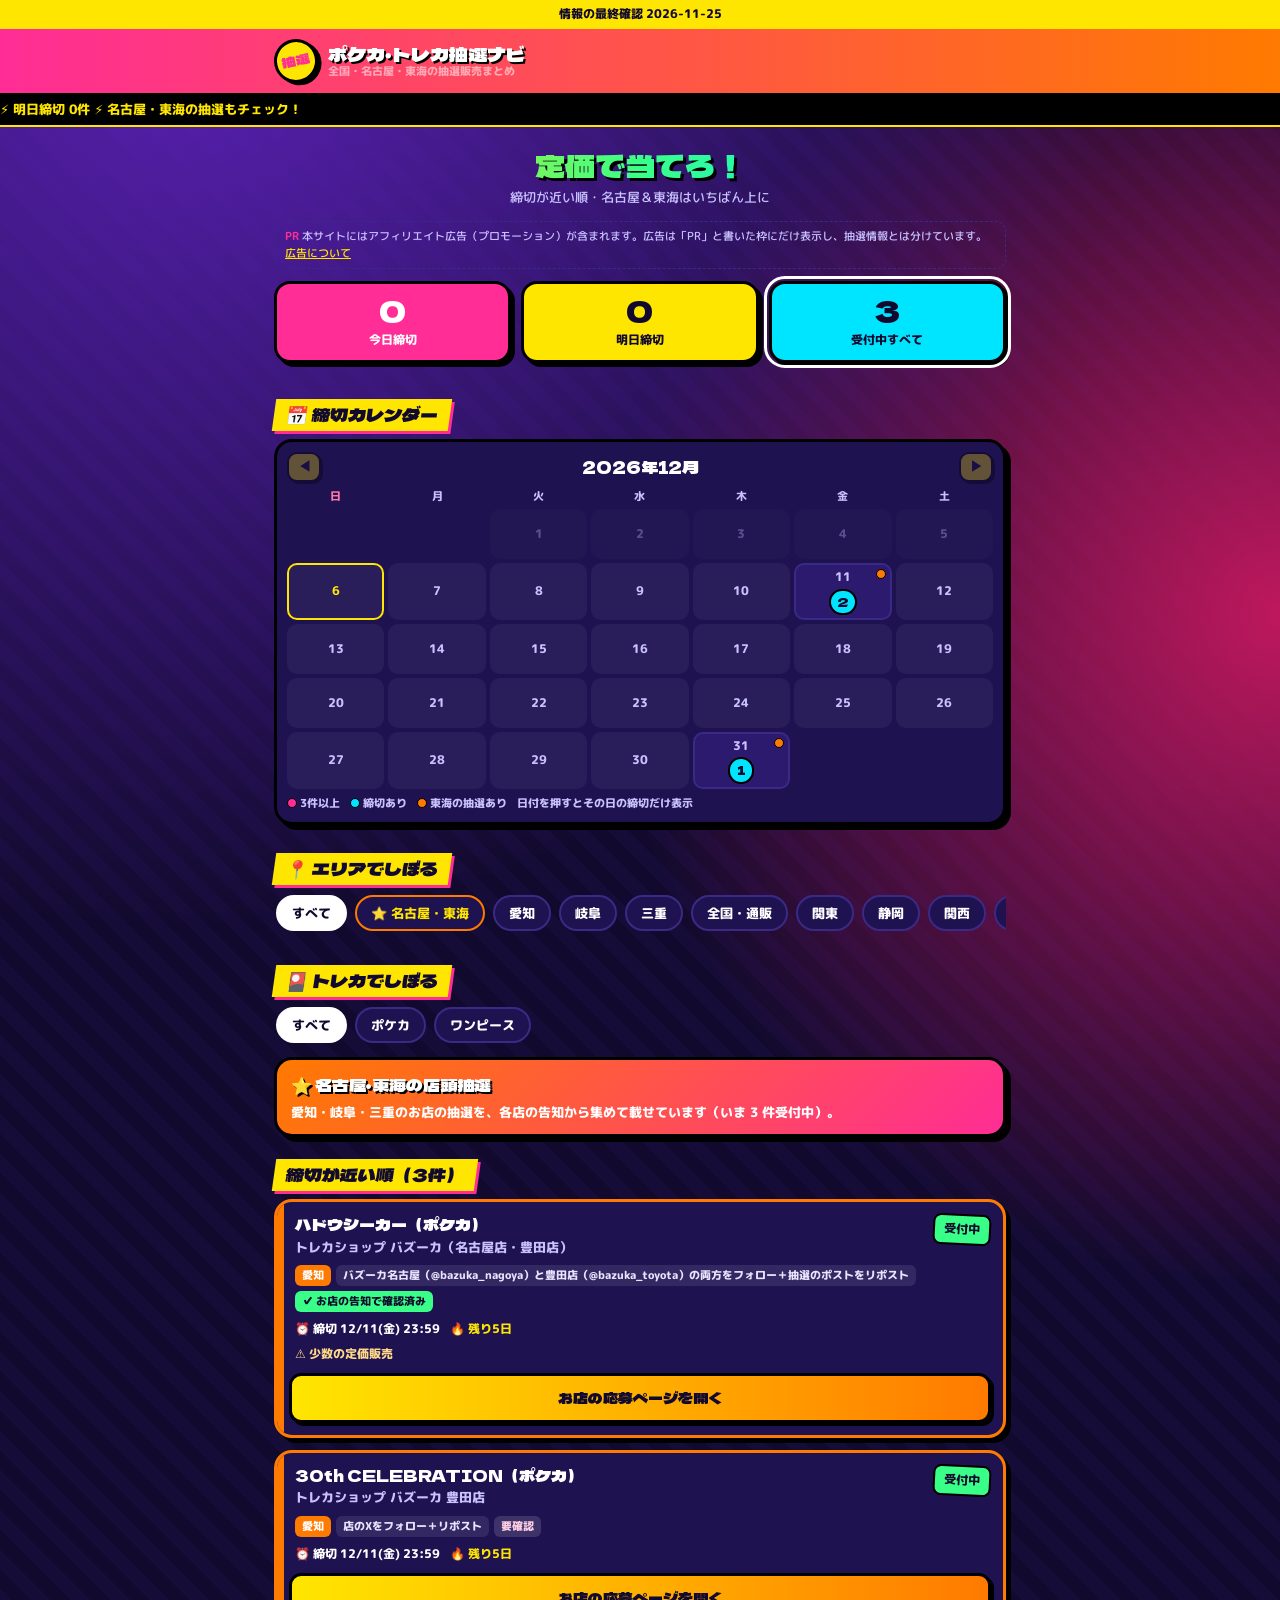
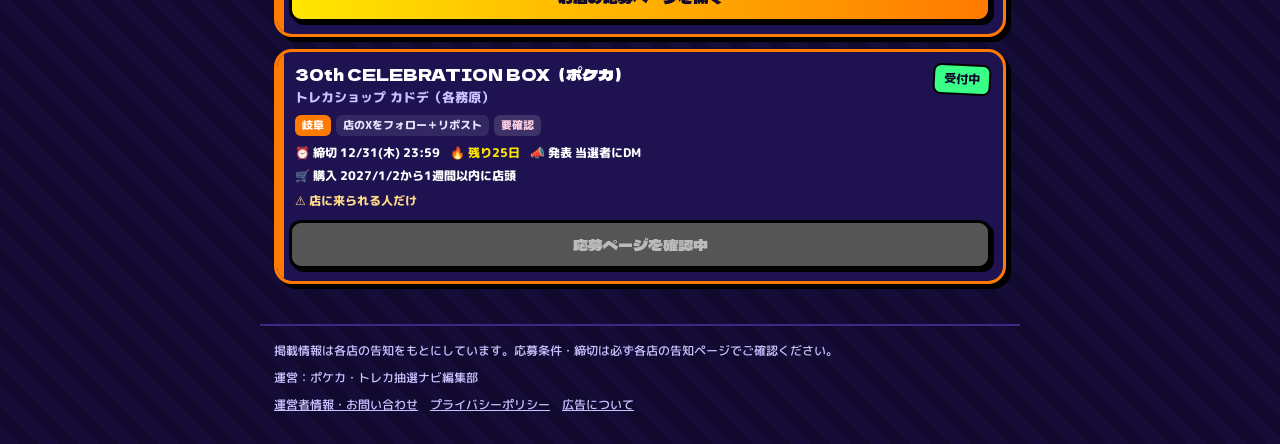
==== commit b480df00: "抽選まとめ巡回 11/25昼：全国+7・東海分を同期 Co-Authored-By: Claude Opus 5.5 <noreply@anthropic.com> Claude-Session: h" ====
--- a/site/index.html
+++ b/site/index.html
@@ -170,7 +170,7 @@
 
 <script>
 // 抽選データ（tools/sync.py が買取ナビの抽選データから作って、ここに埋め込む）
-/*DATA-START*/const DATA={"checked":"2026-11-24","items":[{"pref":"愛知","shop":"HobbyMarket さとう店","item":"神の支配 OP-18（ワンピース）","game":"onepiece","method":"Web応募（LivePocket）","deadline":"2026-11-17","time":"21:00","result":"11/18","buy":"11/21 10:00〜11/23 21:00 店頭"},{"pref":"愛知","shop":"MINT名古屋店","item":"神の支配 OP-18（ワンピース）","game":"onepiece","method":"Googleフォーム","deadline":"2026-11-18","time":"23:59","result":"11/19前後（メール）","buy":"11/28 21:00までに来店","condition":"本人確認は運転免許証・マイナンバーカード","url":"https://x.com/mint_nagoya/status/2121195654290784266","verified":"2026-11-17"},{"pref":"愛知","shop":"MINT名古屋店","item":"ハドウシーカー（ポケカ） 1BOX","game":"pokeca","method":"Googleフォーム（店のXのフォロー＋対象ポストのリポストが必須）","deadline":"2026-11-24","time":"23:59","result":"11/25前後（当選者のみメール）","buy":"12/4 21:00までに来店","condition":"1人1回。本人確認は運転免許証・マイナンバーカード","url":"https://docs.google.com/forms/d/e/1FAIpQLSe1Cg5346OUiENnW8p3FgmO14wir06wnTff-MA3YrniZBb72A/viewform","verified":"2026-11-17"},{"pref":"愛知","shop":"トレカプラザ55 豊田店","item":"神の支配 OP-18（ワンピース）","game":"onepiece","method":"モバイル会員から応募","deadline":"2026-11-18","condition":"モバイル会員の登録が必要。締切の時刻・発表日は告知に記載なし","url":"https://x.com/tp55_revolution/status/2121505896845000984","verified":"2026-11-17"},{"pref":"愛知","shop":"カードボックス 刈谷店","item":"ハドウシーカー（ポケカ）","game":"pokeca","method":"店頭の注意書きを読んでQRコードから応募","deadline":"2026-11-18","condition":"11/2までにポイントカードに入会した人だけ","url":"https://x.com/CARDBOX_KARIYA/status/2117421510269022342","verified":"2026-11-17"},{"pref":"愛知","shop":"TCGショップ193（名駅店・椿店・大須店）","item":"ハドウシーカー（ポケカ） 1BOX","game":"pokeca","method":"Googleフォーム","deadline":"2026-11-19","time":"23:59","result":"当選者のみメール","buy":"11/21〜11/26に支払い、引き取りは7日以内","condition":"10/31までに入会した店頭会員だけ（通販の会員は対象外）。箱のフィルム・外箱なし","url":"https://docs.google.com/forms/d/e/1FAIpQLScyVCz7XSzFQ8L4EWUXfMzbnjYKd2P3TCOXoAjrp3Wy0Md2ag/viewform","verified":"2026-11-17"},{"pref":"愛知","shop":"TSUTAYA ウイングタウン岡崎店","item":"ハドウシーカー（ポケカ） 1BOX","game":"pokeca","method":"LivePocketで応募","deadline":"2026-11-19","time":"23:00","result":"11/23予定（メール）","buy":"11/27〜11/29 店頭","condition":"1人1回。本人確認あり。箱のフィルムは外して渡される","url":"https://livepocket.jp/e/xo13d","verified":"2026-11-17"},{"pref":"愛知","shop":"TSUTAYA 瀬戸店","item":"ハドウシーカー（ポケカ） 1BOX","game":"pokeca","method":"LivePocketで応募","deadline":"2026-11-19","time":"23:00","result":"11/23予定（メール）","buy":"11/27〜11/29 店頭","condition":"1人1回。本人確認あり。箱のフィルムは外して渡される","url":"https://livepocket.jp/e/gjqwb","verified":"2026-11-17"},{"pref":"愛知","shop":"TSUTAYA 春日井店","item":"ハドウシーカー（ポケカ） 1BOX","game":"pokeca","method":"LivePocketで応募","deadline":"2026-11-19","time":"23:00","result":"11/23予定（メール）","buy":"11/27〜11/29 店頭","condition":"1人1回。シリアルコードが必要。本人確認あり","url":"https://livepocket.jp/e/hjv8f","verified":"2026-11-17"},{"pref":"愛知","shop":"TSUTAYA ルビットタウン戸田店","item":"ハドウシーカー（ポケカ） 1BOX","game":"pokeca","method":"LivePocketで応募","deadline":"2026-11-19","time":"23:00","result":"11/23予定（メール）","buy":"11/27〜11/29 店頭","condition":"1人1回。シリアルコードが必要。本人確認あり","url":"https://livepocket.jp/e/pcjvn","verified":"2026-11-17"},{"pref":"愛知","shop":"ブックオフ（名古屋みなと店・新瑞橋駅前店・西友岡崎店）","item":"神の支配 OP-18（ワンピース）","game":"onepiece","method":"各店のXをフォロー＋リポスト","deadline":"2026-11-19","result":"11/20ごろまでにDM（岡崎）","buy":"11/21〜11/22 店頭（岡崎）","condition":"締切の時刻は各店の告知で確認"},{"pref":"愛知","shop":"BOOKOFF PLUS ヨシヅヤ新稲沢店","item":"神の支配 OP-18（ワンピース）","game":"onepiece","method":"店のXをフォロー＋リポスト","deadline":"2026-11-19","result":"11/20（当選者にDM）","buy":"11/21〜11/22 店頭","condition":"Xの抽選だけ（当日の一般販売・郵送なし）。1人1点、シュリンクは外して渡し","url":"https://x.com/bo_inazawa/status/2121198390847676625","verified":"2026-11-17"},{"pref":"愛知・岐阜ほか","shop":"買取王国","item":"ハドウシーカー（ポケカ）","game":"pokeca","method":"Googleフォーム（告知のQRコード）。近くの買取王国を選んで応募","deadline":"2026-11-19","result":"11/26","buy":"11/27〜11/30","condition":"アプリ会員限定。1人15パックまで（1パック200円）。1人1回","url":"https://x.com/okokutore/status/2118924757852958762","verified":"2026-11-17"},{"pref":"愛知","shop":"コーギーアール名古屋店","item":"30th CELEBRATION カードセット9種（ポケカ）","game":"pokeca","method":"店のXをフォロー＋リポスト","deadline":"2026-11-20","time":"23:59","result":"当選者にDM","condition":"全9種セット 10,800円（税込）","url":"https://x.com/corgi_nagoya/status/2120831245215248852","verified":"2026-11-17"},{"pref":"愛知","shop":"BOOKOFF PLUS ヨシヅヤ新稲沢店","item":"ハドウシーカー（ポケカ）","game":"pokeca","method":"店のXをフォロー＋リポスト","deadline":"2026-11-25","result":"11/26（DM）","buy":"11/27〜11/29 店頭","condition":"Xの抽選だけ（当日の一般販売・郵送なし）。1人1点、シュリンクは外して渡し。当選のDMとアカウントを店頭で確認","url":"https://x.com/bo_inazawa/status/2120441870107250752","verified":"2026-11-17"},{"pref":"愛知","shop":"トレカショップ バズーカ（名古屋店・豊田店）","item":"ハドウシーカー（ポケカ）","game":"pokeca","method":"バズーカ名古屋（@bazuka_nagoya）と豊田店（@bazuka_toyota）の両方をフォロー＋抽選のポストをリポスト","deadline":"2026-12-11","time":"23:59","condition":"少数の定価販売","url":"https://x.com/bazuka_nagoya/status/2113583740110909888","verified":"2026-11-17"},{"pref":"愛知","shop":"すまいるキング 岡崎店（カードボックス岡崎店）","item":"ハドウシーカー（ポケカ） 購入権","game":"pokeca","method":"店内に掲示のQRコードから応募（店頭抽選）","deadline":"2026-11-22","time":"23:59","url":"https://x.com/Cardbox_okazaki/status/2117424910691860802","verified":"2026-11-17"},{"pref":"岐阜","shop":"三洋堂トレカ館 中津川店","item":"スペシャルデッキセットMEGA（ポケカ）","game":"pokeca","method":"店のXをフォロー＋リポスト","deadline":"2026-11-17","time":"20:59","result":"11/19（DM）","buy":"11/20〜11/23 店頭","condition":"岐阜・長野に住んでいる人だけ","url":"https://x.com/sanyodoTCG_naka/status/2121151328185663893","verified":"2026-11-17"},{"pref":"岐阜","shop":"草叢BOOKS 各務原店","item":"神の支配 OP-18（ワンピース）","game":"onepiece","method":"店頭掲示のQRコードからLivePocketで応募","deadline":"2026-11-17","time":"21:00","result":"11/18","buy":"11/21〜11/23 店頭（9時〜21時）","condition":"LivePocket会員登録と、店頭の有人カウンターで配るシリアルコードが必要","url":"https://x.com/kusamura_toreca/status/2121030282354598013","verified":"2026-11-17"},{"pref":"岐阜","shop":"王の洞窟 岐南本店","item":"神の支配 OP-18（ワンピース） 1BOX","game":"onepiece","method":"Web応募","deadline":"2026-11-17","time":"21:30","result":"11/18","buy":"11/21〜11/23 店頭受け取りだけ"},{"pref":"岐阜","shop":"TSUTAYA 大垣店","item":"ハドウシーカー（ポケカ） 1BOX","game":"pokeca","method":"LivePocketで応募","deadline":"2026-11-19","time":"23:00","result":"11/23予定（メール）","buy":"11/27〜11/29 店頭","condition":"1人1回。シリアルコードが必要。本人確認あり","url":"https://livepocket.jp/e/r_9mb","verified":"2026-11-17"},{"pref":"岐阜","shop":"トレカショップ カドデ（各務原）","item":"30th CELEBRATION BOX（ポケカ）","game":"pokeca","method":"店のXをフォロー＋リポスト","deadline":"2026-12-31","result":"当選者にDM","buy":"2027/1/2から1週間以内に店頭","condition":"店に来られる人だけ"},{"pref":"三重","shop":"ブックオフ 鈴鹿ハンター店","item":"神の支配 OP-18（ワンピース） 1BOX","game":"onepiece","method":"店のXをフォロー＋リポスト","deadline":"2026-11-19","result":"11/20（XのDM）","buy":"11/21〜11/22 店頭","condition":"直接店頭で受け取れる人だけ。1人1BOX。テープを切って渡し","url":"https://x.com/BOOKOFFsuzuka/status/2120713195040170084","verified":"2026-11-17"},{"pref":"三重","shop":"TSUTAYA 鈴鹿中央通店","item":"ハドウシーカー（ポケカ） 1BOX","game":"pokeca","method":"LivePocketで応募","deadline":"2026-11-19","time":"23:00","result":"11/23予定（メール）","buy":"11/27〜11/29 店頭","condition":"1人1回。シリアルコードが必要。本人確認あり","url":"https://livepocket.jp/e/frcx1","verified":"2026-11-17"},{"pref":"全国・通販","shop":"楽天ブックス","item":"ハドウシーカー・30th CELEBRATION・ストームエメラルダほか（ポケカ）","game":"pokeca","method":"各商品ページからエントリー","deadline":"2026-11-18","time":"23:59","result":"販売開始までにメール","buy":"11/29 10:00〜12/3 23:59（クレジットカード）","condition":"楽天会員。1世帯1名。同じ商品を楽天ブックスで買ったことがある人は無効","url":"https://books.rakuten.co.jp/rb/18537078/","verified":"2026-11-17"},{"pref":"全国・通販","shop":"ドラゴンスター通販","item":"ハドウシーカー（ポケカ）","game":"pokeca","method":"会員の抽選ページから応募","deadline":"2026-11-18","time":"23:59","result":"11/19予定","buy":"11/19〜11/25","url":"https://dorasuta.membercard.jp/lottery"},{"pref":"全国・店舗受け取り","shop":"イエローサブマリン各店","item":"30th CELEBRATION カードセット・ストームエメラルダの再販 購入権（ポケカ）","game":"pokeca","method":"店頭ポスターのQRコード（LivePocket）","deadline":"2026-11-18","time":"20:00","result":"11/22予定","buy":"11/23〜11/25 レシートをもらった店で","condition":"11/15〜11/18の300円以上のレシートとマイナンバーカードが必要。東海の店が対象かは未確認","url":"https://livepocket.jp/e/rnqyh","verified":"2026-11-17"},{"pref":"全国・店舗受け取り","shop":"コジマ（アプリ）","item":"ハドウシーカー（ポケカ） 1BOX","game":"pokeca","method":"コジマアプリから応募","deadline":"2026-11-20","time":"23:59","result":"11/27 0:00（アプリ）","buy":"11/27〜11/29 選んだ店で","condition":"コジマで累計5,000円以上の購入履歴が必要。対象の店は告知で確認","url":"https://www.kojima.net/shop/app/kojima_appli.html"},{"pref":"全国・通販","shop":"駿河屋通販","item":"ハドウシーカー（ポケカ）","game":"pokeca","method":"公式Xをフォロー＋リポストして、応募ページから申し込み","deadline":"2026-11-22","time":"23:59","result":"11/23","buy":"11/23〜11/26に支払い","condition":"マイページ登録が必要。1人1回"},{"pref":"全国・店舗受け取り","shop":"イトーヨーカドー","item":"30th CELEBRATION 再販分（ポケカ）","game":"pokeca","method":"LivePocketで応募","deadline":"2026-11-22","result":"LivePocketからお知らせ（店頭発表なし）","buy":"12/11〜12/13","condition":"受付は11/20から。対象の店は告知で確認","url":"https://x.com/PokeGetInfoMain/status/2122177290872516697"},{"pref":"愛知・岐阜ほか","shop":"買取王国（一宮・春日井・豊橋・可児・豊田・岐阜・大垣・岡崎・多治見ほか）","item":"ストームエメラルダ（ポケカ）","game":"pokeca","method":"Googleフォームから応募","deadline":"2026-11-19","time":"23:59","condition":"応募条件は告知で確認","url":"https://docs.google.com/forms/d/e/1FAIpQLSd-vlKNrXIg5Kf9CGn7VuBkQ0bHYpUPj7yWfzBUvzA-tv6Hog/viewform"},{"pref":"三重","shop":"ブックオフ イオン桑名店","item":"30th CELEBRATION BOX（ポケカ）","game":"pokeca","method":"店のXをフォロー＋リポスト","deadline":"2026-11-19","time":"23:59","condition":"Xアカウントが必要。条件は告知で確認","url":"https://x.com/bookoff_kuwana/status/2122132550210486403"},{"pref":"三重","shop":"三洋堂書店 生桑店（四日市）","item":"プレミアムデッキセット エーフィ・ブラッキー（ポケカ）","game":"pokeca","method":"店のXをフォロー＋リポスト","deadline":"2026-11-20","time":"23:59","url":"https://x.com/sanyodoikuwa/status/2122162750667337900"},{"pref":"愛知","shop":"トレカチャンピオン 大須店（オンライン枠）","item":"ハドウシーカー（ポケカ） 1BOX","game":"pokeca","method":"会員限定。店のXのDMで応募","deadline":"2026-11-22","time":"23:59","result":"11/25（当選者のみDM）","buy":"11/27中に店頭で現金払い","condition":"会員・本人確認。1人1応募","url":"https://x.com/Champion_osu/status/2122087248447393822"},{"pref":"愛知","shop":"トレカチャンピオン 大須店（店頭枠）","item":"ハドウシーカー・ストームエメラルダ・ニンジャスピナー（ポケカ）","game":"pokeca","method":"店頭で応募","deadline":"2026-11-22","time":"21:00","condition":"会員・本人確認","url":"https://x.com/Champion_osu/status/2121928555575787573"},{"pref":"愛知","shop":"トレカチャンピオン 名駅店","item":"ハドウシーカー（ポケカ） 1BOX","game":"pokeca","method":"会員限定。店のXのDMで応募","deadline":"2026-11-22","time":"23:59","result":"11/25（当選者のみDM）","buy":"11/27中に店頭で現金払い","condition":"会員・本人確認。1人1応募","url":"https://x.com/TCmeieki/status/2122162751825199463"},{"pref":"愛知","shop":"トレカチャンピオン 江南店","item":"ハドウシーカー（ポケカ） 1BOX","game":"pokeca","method":"会員限定。店のXのDMで応募","deadline":"2026-11-22","time":"23:59","result":"11/25（当選者のみDM）","buy":"11/27中に店頭で現金払い","condition":"会員。1人1応募","url":"https://x.com/CardKonan/status/2122202495783256517"},{"pref":"愛知","shop":"ビデオインアメリカ 一宮本店（トレカチャンピオン）","item":"ハドウシーカー（ポケカ） 1BOX","game":"pokeca","method":"会員限定。店のXのDMで応募","deadline":"2026-11-22","time":"23:59","result":"11/25（当選者のみDM）","buy":"11/27中に店頭で現金払い","condition":"会員・本人確認。1人1応募","url":"https://x.com/CardIchinomiya/status/2122102353968935364"},{"pref":"愛知","shop":"トレカチャンピオン MEGAドン・キホーテ豊橋店","item":"ハドウシーカー（ポケカ） 1BOX","game":"pokeca","method":"会員限定。店のXのDMで応募","deadline":"2026-11-22","time":"23:59","result":"11/25（当選者のみDM）","buy":"11/27中に店頭で現金払い","condition":"会員・本人確認。1人1応募","url":"https://x.com/cardmegatoyo/status/2122087248162107846"},{"pref":"岐阜","shop":"トレカチャンピオン 各務原店","item":"ハドウシーカー（ポケカ） 1BOX","game":"pokeca","method":"会員限定。店のXのDMで応募","deadline":"2026-11-22","time":"23:59","result":"11/25（当選者のみDM）","buy":"11/27中に店頭で現金払い","condition":"会員・本人確認。1人1応募","url":"https://x.com/kagamigaharaVAC/status/2122094794180903068"},{"pref":"愛知","shop":"トレカダンジョン 稲沢本店","item":"ハドウシーカー（ポケカ）","game":"pokeca","method":"店頭で応募","deadline":"2026-11-23","time":"23:59","condition":"会員・レシートが必要","url":"https://x.com/TCGDungeon/status/2120404083412807826"},{"pref":"愛知","shop":"トレカダンジョンLite 大須店","item":"ハドウシーカー（ポケカ）","game":"pokeca","method":"店頭で応募","deadline":"2026-11-23","time":"23:59","condition":"会員・レシートが必要","url":"https://x.com/TCGDungeon_Osu/status/2120404850135687305"},{"pref":"愛知","shop":"トレカショップ バズーカ 豊田店","item":"30th CELEBRATION（ポケカ）","game":"pokeca","method":"店のXをフォロー＋リポスト","deadline":"2026-12-11","time":"23:59","url":"https://x.com/bazuka_toyota/status/2113582334935208321"},{"pref":"愛知","shop":"カードラボ 名古屋駅前店","item":"30th CELEBRATION 20パック（ポケカ）","game":"pokeca","method":"店のXをフォロー＋キャンペーン投稿をリポスト","deadline":"2026-11-19","result":"11/20〜11/22（当選者にXのDM）","buy":"11/23〜11/29 店頭のみ","condition":"Xアカウントが必要。店頭で受け取れる人のみ。身分証の提示を求められる場合あり。代理購入不可","url":"https://www.c-labo.jp/blog/624695/","verified":"2026-11-18"},{"pref":"岐阜","shop":"三洋堂トレカ館 穂積店","item":"MEGAドリームex・バトルコレクションほか（ポケカ）","game":"pokeca","method":"SNS応募（本人確認）","deadline":"2026-11-18","time":"23:59","url":"https://x.com/sanyodoTCG_hozu/status/2122283546186260591"},{"pref":"岐阜","shop":"カードラボ 岐阜店","item":"ハドウシーカー（ポケカ）","game":"pokeca","method":"オンライン応募（会員・本人確認）","deadline":"2026-11-19","time":"23:59","url":"https://x.com/gifu_labo/status/2122328360957399292"},{"pref":"三重","shop":"お宝市番館 三重本店（おたいち）","item":"30th CELEBRATION・ハドウシーカー（ポケカ）","game":"pokeca","method":"アプリ・SNSで応募（会員）","deadline":"2026-11-20","time":"23:00","url":"https://x.com/otaichimiecard/status/2122292657590587901"},{"pref":"三重","shop":"三洋堂トレカ館 菰野店","item":"ハドウシーカー（ポケカ）","game":"pokeca","method":"オンライン応募（会員・本人確認）","deadline":"2026-11-25","time":"23:59","url":"https://x.com/sanyodoTCG_komo/status/2122582272989855745"},{"pref":"愛知","shop":"トレカマスター 大須万松寺通店","item":"神の支配 OP-18（ワンピース）","game":"onepiece","method":"オンライン応募（会員）","deadline":"2026-11-18","time":"23:59","url":"https://x.com/TCG_Master_Osu/status/2121422874900852980"},{"pref":"愛知","shop":"カードラボ 豊橋店","item":"神の支配 OP-18・PRECIOUS BOX（ワンピース）","game":"onepiece","method":"神の支配は店頭（会員）、PRECIOUS BOXはSNS応募","deadline":"2026-11-18","time":"23:59","url":"https://www.c-labo.jp/shop/toyohashi/blog/624660/"},{"pref":"愛知","shop":"ブックオフ 栄スカイル店","item":"神の支配 OP-18（ワンピース）","game":"onepiece","method":"SNS応募","deadline":"2026-11-19","time":"23:59","url":"https://x.com/botcg_skyle/status/2121125039106064893"},{"pref":"愛知","shop":"ブックオフ 名古屋ヤマナカ新中島店","item":"ヒロインズエディション vol.2（ワンピース）","game":"onepiece","method":"SNS応募（本人確認）","deadline":"2026-11-19","time":"23:59","url":"https://x.com/BOOKOFF_Frante/status/2122634115728240813"},{"pref":"愛知","shop":"お宝市番館 尾張小牧店（おたいち）","item":"神の支配 OP-18（ワンピース）","game":"onepiece","method":"オンライン応募（会員・本人確認）","deadline":"2026-11-19","time":"23:00","url":"https://x.com/otaichikomaki/status/2119966532998713729"},{"pref":"愛知","shop":"トレカチャンピオン 大須店（店頭枠）","item":"神の島の冒険・世界最強の戦士（ワンピース）","game":"onepiece","method":"店頭で応募（会員・本人確認）","deadline":"2026-11-22","time":"21:00","url":"https://x.com/Champion_osu/status/2121928555575787573"},{"pref":"三重","shop":"カードボックス 津店","item":"神の支配 OP-18（ワンピース）","game":"onepiece","method":"SNS応募","deadline":"2026-11-20","time":"22:00","url":"https://shoplottery.e-starbox.com/lottery/entry?code=5vFOi93JoG"},{"pref":"三重","shop":"ブックオフ イオン桑名店","item":"神の支配 OP-18（ワンピース）","game":"onepiece","method":"SNS応募","deadline":"2026-11-19","time":"23:59","url":"https://x.com/bookoff_kuwana/status/2122132543306977721"},{"pref":"三重","shop":"BOOKOFF SUPER BAZAAR 1号四日市日永店","item":"神の支配 OP-18（ワンピース）","game":"onepiece","method":"XでSNS応募","deadline":"2026-11-19","time":"23:59","url":"https://x.com/BO_HINAGA_TCG/status/2122132545844486285"},{"pref":"愛知","shop":"トレカステーション 豊橋店","item":"ハドウシーカー（ポケカ）","game":"pokeca","method":"店頭で応募（会員・本人確認）","deadline":"2026-11-22","time":"23:59","url":"https://x.com/TRSTtoyohashi/status/2122254835026415753"},{"pref":"愛知","shop":"トレカステーション 豊川店","item":"ハドウシーカー（ポケカ）","game":"pokeca","method":"店頭で応募（会員・本人確認）","deadline":"2026-11-22","time":"23:59","url":"https://x.com/tstoyokawa/status/2122259772854665504"},{"pref":"愛知","shop":"トレカステーション 蒲郡三谷店","item":"ハドウシーカー（ポケカ）","game":"pokeca","method":"店頭で応募（会員・本人確認）","deadline":"2026-11-22","time":"23:59","url":"https://x.com/ts_gamagorimiya/status/2122253339844804666"},{"pref":"愛知","shop":"トレカステーション 中島新町店","item":"ハドウシーカー（ポケカ）","game":"pokeca","method":"店頭で応募（会員）","deadline":"2026-11-22","time":"23:59","url":"https://x.com/ts_nakazima/status/2122261663391068401"},{"pref":"愛知","shop":"草叢BOOKS 新守山店","item":"ハドウシーカー（ポケカ）","game":"pokeca","method":"SNS応募","deadline":"2026-11-23","time":"22:00","url":"https://livepocket.jp/e/c3axu"},{"pref":"愛知","shop":"いえろーきゃっと 大曽根店","item":"ハドウシーカー（ポケカ）","game":"pokeca","method":"オンライン応募","deadline":"2026-11-25","time":"15:00","condition":"会員・本人確認","url":"https://x.com/kinekooozone/status/2121141707228205465"},{"pref":"愛知・岐阜・三重ほか","shop":"アピタ・ピアゴ（majica対象店舗）","item":"神の支配 OP-18（ワンピース）","game":"onepiece","method":"店頭で応募（majica会員）","deadline":"2026-11-20","time":"20:00","condition":"会員・本人確認","url":"https://www.majica-net.com/app/"},{"pref":"愛知","shop":"カードラボ 名古屋大須店","item":"30th CELEBRATION 御三家カードセット（ポケカ）","game":"pokeca","method":"SNS応募","deadline":"2026-11-19","time":"23:59","url":"https://www.c-labo.jp/shop/nagoyaoosu/blog/624714/"},{"pref":"愛知","shop":"ブックオフスーパーバザー カインズモール名古屋みなと店","item":"ハドウシーカー（ポケカ）","game":"pokeca","method":"SNS応募","deadline":"2026-11-25","time":"23:59","url":"https://x.com/bookoff_minato/status/2122924304040091961"},{"pref":"岐阜","shop":"王の洞窟 岐南本店","item":"ハドウシーカー（ポケカ）","game":"pokeca","method":"オンライン（SNS応募）","deadline":"2026-11-23","time":"23:59","condition":"会員","url":"https://livepocket.jp/e/pgn_5"},{"pref":"愛知","shop":"三洋堂トレカ館 ららぽーと愛知東郷店","item":"ヒロインズエディション vol.2（ワンピース）","game":"onepiece","method":"X応募","deadline":"2026-11-22","time":"23:59","condition":"本人確認","url":"https://x.com/sanyodoTCG_toug/status/2122935913114480899"},{"pref":"愛知","shop":"カードボックス 安城店（すまいるキング安城店）","item":"ハドウシーカー（ポケカ）","game":"pokeca","method":"オンライン","deadline":"2026-11-22","time":"23:59","result":"2026-11-25","condition":"会員・本人確認","url":"https://toreca-entry.com"},{"pref":"愛知","shop":"晴れる屋2 大須店","item":"ハドウシーカー（ポケカ） BOX購入権","game":"pokeca","method":"WEB抽選（LivePocket・晴れる屋2のLINE会員コードが必要）","deadline":"2026-11-23","time":"23:59","result":"11/24","buy":"11/27〜11/29 応募した店舗の店頭のみ","condition":"1人1回・対象店舗から1店舗のみ・本人確認書類","url":"https://livepocket.jp/e/wfku9"},{"pref":"三重","shop":"晴れる屋2 四日市店","item":"ハドウシーカー（ポケカ） BOX購入権","game":"pokeca","method":"WEB抽選（LivePocket・晴れる屋2のLINE会員コードが必要）","deadline":"2026-11-23","time":"23:59","result":"11/24","buy":"11/27〜11/29 応募した店舗の店頭のみ","condition":"1人1回・対象店舗から1店舗のみ・本人確認書類","url":"https://livepocket.jp/e/wfku9"},{"pref":"愛知","shop":"ブックマーケットエーツー 三河安城店","item":"ハドウシーカー（ポケカ）","game":"pokeca","method":"WEB抽選（LivePocket）","deadline":"2026-11-22","time":"23:59","url":"https://livepocket.jp/e/hwu69"},{"pref":"三重","shop":"三洋堂トレカ館 菰野店","item":"30th CELEBRATION プレミアムデッキセット エーフィ・ブラッキー（ポケカ）","game":"pokeca","method":"SNS応募","deadline":"2026-11-25","time":"23:59","condition":"本人確認","url":"https://x.com/sanyodoTCG_komo/status/2122582272989855745"},{"pref":"愛知・岐阜・三重ほか","shop":"お宝創庫グループ（お宝創庫・おじゃま館・メディオ！・プレイズ一部店舗）","item":"ハドウシーカー（ポケカ） 1BOX","game":"pokeca","method":"アプリ抽選（アプリ会員限定）","deadline":"2026-11-22","time":"23:45","result":"11/25頃","buy":"11/27〜11/29 応募店舗で本人確認","condition":"会員証提示の買い物・買取履歴がある人・1商品1応募","url":"https://www.otakarasouko.com/information/109459977/"},{"pref":"愛知","shop":"トレカ専門店 バトスキ！大須店","item":"神の支配 OP-18（ワンピース）","game":"onepiece","method":"SNS応募","deadline":"2026-11-20","time":"23:59","url":"https://x.com/Batosuki_shop/status/2123366682848833953"},{"pref":"愛知","shop":"駿河屋 名古屋大須トレカ・ボードゲーム館","item":"神の支配 OP-18（ワンピース）","game":"onepiece","method":"SNS応募","deadline":"2026-11-20","time":"23:59","url":"https://x.com/suruga758tb/status/2123249906710175869"},{"pref":"愛知","shop":"トレカマスター 大須万松寺通店","item":"ハドウシーカー（ポケカ） 1BOX","game":"pokeca","method":"アプリ抽選（モバイル会員限定。会員ページのメニュー→抽選申込み）","deadline":"2026-11-24","result":"11/25（水）","buy":"11/27〜11/28","condition":"お一人様1BOXまで・1BOX（30パック）6,000円","url":"https://x.com/TCG_Master_Osu","verified":"2026-11-20"},{"pref":"愛知","shop":"ONE PIECE 麦わらストア 名古屋店","item":"世界最強の戦士 OP-17（ワンピース）","game":"onepiece","method":"WEB抽選（LivePocket・店舗ごとの申込ページ）","deadline":"2026-11-22","time":"23:59","result":"11/23〜11/26中予定","buy":"11/29〜12/6","condition":"店舗ごと1回・1BOX 5,760円・購入時に本人確認","url":"https://www.mugiwara-store.com/news/3131/"},{"pref":"愛知","shop":"トレカキャピタル 豊田本店","item":"30th CELEBRATION BOX（ポケカ）","game":"pokeca","method":"Webフォーム（SMSのURLから応募）","deadline":"2026-11-23","time":"23:59","condition":"会員限定・一人1回・身分証提示必須","url":"https://edion-cp.com/trecapiopen1204"},{"pref":"三重","shop":"カードボックス 津店","item":"ヒロインズエディション vol.2（ワンピース）","game":"onepiece","method":"店頭・会員","deadline":"2026-11-20","time":"22:00","url":"https://cardchusen.com/calendar"},{"pref":"愛知","shop":"トレカキャピタル 豊田本店","item":"神の支配・ヒロインズエディション vol.2・世界最強の戦士・決戦の刻・スタートデッキEX ルフィ&エース・神の島の冒険・蒼海の七傑・ヒロインズエディション・受け継がれる意志（ワンピース）","game":"onepiece","method":"オンライン（Webフォーム）","deadline":"2026-11-23","time":"23:59","condition":"会員・本人確認","url":"https://edion-cp.com/trecapiopen1204"},{"pref":"愛知","shop":"ポケモンセンターナゴヤ","item":"ハドウシーカー（ポケカ）","game":"pokeca","method":"Webフォーム（LINEミニアプリから申込）","deadline":"2026-11-23","time":"23:59","condition":"お一人様1回限り。当選時は指定の時間枠に来店","url":"https://shop.pokemon.co.jp/ja/shop/pokemoncenter-nagoya/news/202611/000710.html"},{"pref":"愛知","shop":"ブックオフ 西友岡崎店","item":"ハドウシーカー（ポケカ）","game":"pokeca","method":"SNS応募","deadline":"2026-11-25","time":"23:59","url":"https://x.com/boc_248okazaki/status/2123329045027017007"},{"pref":"愛知","shop":"ブックオフ 西尾下町店","item":"ハドウシーカー（ポケカ）","game":"pokeca","method":"オンライン","deadline":"2026-11-25","time":"23:59","condition":"会員・本人確認","url":"https://x.com/bookoff_nishio/status/2123686186032283788"},{"pref":"愛知","shop":"ブックオフ 栄スカイル店","item":"ハドウシーカー（ポケカ）","game":"pokeca","method":"SNS応募","deadline":"2026-11-25","time":"23:59","condition":"アプリ・SNS応募・本人確認","url":"https://x.com/botcg_skyle/status/2123682651890749518"},{"pref":"愛知","shop":"トレカプラザ55 豊田店","item":"ハドウシーカー（ポケカ）","game":"pokeca","method":"オンライン","deadline":"2026-11-25","time":"23:59","condition":"会員","url":"https://x.com/tp55_revolution/status/2123599083705352672"},{"pref":"愛知","shop":"ブックオフプラス 名古屋千代田橋店","item":"ハドウシーカー（ポケカ）","game":"pokeca","method":"SNS（X）で応募","deadline":"2026-11-24","time":"13:59","condition":"アプリ・会員・SNS応募","url":"https://x.com/boc_chiyoda1/status/2124696611209318440"},{"pref":"愛知","shop":"トレカチャンピオン 大須店","item":"受け継がれる意志・世界最強の戦士ほか（ワンピース）","game":"onepiece","method":"店頭","deadline":"2026-11-29","time":"21:00","condition":"会員・本人確認","url":"https://x.com/Champion_osu/status/2124491483697037453"},{"pref":"愛知","shop":"CARDBOX 松坂屋とれぱに店","item":"30th CELEBRATION カードセット（ポケカ）","game":"pokeca","method":"店頭","deadline":"2026-11-23","time":"23:59","url":"https://toreca-entry.com/"},{"pref":"愛知","shop":"BOOKSえみたす ピアゴ中村店","item":"ポケカの抽選（商品は要確認）","game":"pokeca","method":"店頭","deadline":"2026-11-26","url":"https://cardchusen.com/pokeka"},{"pref":"愛知","shop":"トレカステーション 蒲郡三谷店","item":"ポケカの抽選（商品は要確認）","game":"pokeca","method":"店頭","deadline":"2026-11-29","url":"https://cardchusen.com/pokeka"},{"pref":"愛知","shop":"ブックオフ 新瑞橋駅前店","item":"ポケカの抽選（商品は要確認）","game":"pokeca","deadline":"2026-11-25","time":"23:59","url":"https://cardchusen.com/pokeka"},{"pref":"三重","shop":"ブックオフ イオン桑名店","item":"ポケカの抽選（商品は要確認）","game":"pokeca","deadline":"2026-11-25","time":"23:59","url":"https://cardchusen.com/pokeka"},{"pref":"三重","shop":"ブックオフスーパーバザー 1号四日市日永店","item":"ポケカの抽選（商品は要確認）","game":"pokeca","deadline":"2026-11-25","time":"23:59","url":"https://cardchusen.com/pokeka"},{"pref":"三重","shop":"トレカの零式書店 鈴鹿店","item":"ポケカの抽選（商品は要確認）","game":"pokeca","deadline":"2026-11-25","time":"23:59","url":"https://cardchusen.com/pokeka"},{"pref":"岐阜","shop":"あそビバ イオンモール岐阜各務原店","item":"ハドウシーカー（ポケカ）","game":"pokeca","deadline":"2026-11-25","time":"23:59","url":"https://x.com/AsovivaTCKagami/status/2124303001515094153"},{"pref":"愛知","shop":"カード・ブランチ 金山店","item":"ハドウシーカー（ポケカ）","game":"pokeca","method":"SNS応募","deadline":"2026-11-24","time":"22:00","url":"https://x.com/cardbrunchkithi/status/2124717488630108456"},{"pref":"愛知","shop":"カード・ブランチ 本山店","item":"ハドウシーカー（ポケカ）","game":"pokeca","method":"SNS応募","deadline":"2026-11-24","time":"22:00","url":"https://x.com/BrunchMotoyama/status/2124721136508502226"},{"pref":"愛知","shop":"ふるいち イオンモール熱田店","item":"神の支配 OP-18（ワンピース）","game":"onepiece","method":"SNS応募","deadline":"2026-11-25","time":"21:00","url":"https://x.com/furu1_AMatsuta/status/2124771766900015367"},{"pref":"愛知","shop":"トレカステーション 豊橋店","item":"世界最強の戦士（ワンピース）","game":"onepiece","method":"LINE抽選","deadline":"2026-11-29","time":"23:59","url":"https://x.com/TRSTtoyohashi/status/2124804045219237934"},{"pref":"三重","shop":"三洋堂トレカ館 生桑店","item":"30th CELEBRATION カードセット（ポケカ）","game":"pokeca","method":"SNS応募","deadline":"2026-11-27","time":"23:59","url":"https://toreca-entry.com/"},{"pref":"関東","shop":"キデイランド 光が丘店","item":"ハドウシーカー（ポケカ）","game":"pokeca","method":"LivePocketで応募（会員登録・本人確認）","deadline":"2026-11-18","time":"23:59","result":"11/25","url":"https://livepocket.jp/e/zy35l"},{"pref":"関東","shop":"キデイランド 浦和美園店","item":"ハドウシーカー（ポケカ）","game":"pokeca","method":"LivePocketで応募（会員登録・本人確認）","deadline":"2026-11-18","time":"23:59","result":"11/25","url":"https://livepocket.jp/e/zvv1t"},{"pref":"関東","shop":"キデイランド 二子玉川店","item":"ハドウシーカー（ポケカ）","game":"pokeca","method":"LivePocketで応募（会員登録・本人確認）","deadline":"2026-11-18","time":"23:59","result":"11/25","url":"https://livepocket.jp/e/haqf_"},{"pref":"関東","shop":"キデイランド 吉祥寺店","item":"ハドウシーカー（ポケカ）","game":"pokeca","method":"LivePocketで応募（会員登録・本人確認）","deadline":"2026-11-18","time":"23:59","result":"11/25","url":"https://livepocket.jp/e/4ywaz"},{"pref":"関東","shop":"キデイランド 原宿店","item":"ハドウシーカー（ポケカ）","game":"pokeca","method":"LivePocketで応募（会員登録・本人確認）","deadline":"2026-11-18","time":"23:59","result":"11/25","url":"https://livepocket.jp/e/0d5mm"},{"pref":"関東","shop":"キデイランド ららぽーと湘南平塚店","item":"ハドウシーカー（ポケカ）","game":"pokeca","method":"LivePocketで応募（会員登録・本人確認）","deadline":"2026-11-18","time":"23:59","result":"11/25","url":"https://livepocket.jp/e/dvq8h"},{"pref":"関東","shop":"キデイランド ららぽーと富士見店","item":"ハドウシーカー（ポケカ）","game":"pokeca","method":"LivePocketで応募（会員登録・本人確認）","deadline":"2026-11-18","time":"23:59","result":"11/25","url":"https://livepocket.jp/e/bt6dj"},{"pref":"静岡","shop":"キデイランド 清水店","item":"ハドウシーカー（ポケカ）","game":"pokeca","method":"LivePocketで応募（会員登録・本人確認）","deadline":"2026-11-18","time":"23:59","result":"11/25","url":"https://livepocket.jp/e/og9ju"},{"pref":"関西","shop":"キデイランド 大阪梅田店","item":"ハドウシーカー（ポケカ）","game":"pokeca","method":"LivePocketで応募（会員登録・本人確認）","deadline":"2026-11-18","time":"23:59","result":"11/25","url":"https://livepocket.jp/e/y3yhq"},{"pref":"関西","shop":"キデイランド ららぽーとEXPOCITY店","item":"ハドウシーカー（ポケカ）","game":"pokeca","method":"LivePocketで応募（会員登録・本人確認）","deadline":"2026-11-18","time":"23:59","result":"11/25","url":"https://livepocket.jp/e/spp67"},{"pref":"関西","shop":"キデイランド 京都四条河原町店","item":"ハドウシーカー（ポケカ）","game":"pokeca","method":"LivePocketで応募（会員登録・本人確認）","deadline":"2026-11-18","time":"23:59","result":"11/25","url":"https://livepocket.jp/e/wjgu1"},{"pref":"関西","shop":"キデイランド 堺鉄砲町店","item":"ハドウシーカー（ポケカ）","game":"pokeca","method":"LivePocketで応募（会員登録・本人確認）","deadline":"2026-11-18","time":"23:59","result":"11/25","url":"https://livepocket.jp/e/oj5m1"},{"pref":"関西","shop":"キデイランド 三宮店","item":"ハドウシーカー（ポケカ）","game":"pokeca","method":"LivePocketで応募（会員登録・本人確認）","deadline":"2026-11-18","time":"23:59","result":"11/25","url":"https://livepocket.jp/e/np5on"},{"pref":"関西","shop":"キデイランド 神戸店","item":"ハドウシーカー（ポケカ）","game":"pokeca","method":"LivePocketで応募（会員登録・本人確認）","deadline":"2026-11-18","time":"23:59","result":"11/25","url":"https://livepocket.jp/e/itfa1"},{"pref":"関西","shop":"キデイランド ピオレ姫路店","item":"ハドウシーカー（ポケカ）","game":"pokeca","method":"LivePocketで応募（会員登録・本人確認）","deadline":"2026-11-18","time":"23:59","result":"11/25","url":"https://livepocket.jp/e/qkvd1"},{"pref":"九州","shop":"キデイランド 福岡パルコ店","item":"ハドウシーカー（ポケカ）","game":"pokeca","method":"LivePocketで応募（会員登録・本人確認）","deadline":"2026-11-18","time":"23:59","result":"11/25","url":"https://livepocket.jp/e/0gm0u"},{"pref":"九州","shop":"キデイランド アミュプラザくまもと店","item":"ハドウシーカー（ポケカ）","game":"pokeca","method":"LivePocketで応募（会員登録・本人確認）","deadline":"2026-11-18","time":"23:59","result":"11/25","url":"https://livepocket.jp/e/yg0i2"},{"pref":"九州","shop":"キデイランド アミュプラザおおいた店","item":"ハドウシーカー（ポケカ）","game":"pokeca","method":"LivePocketで応募（会員登録・本人確認）","deadline":"2026-11-18","time":"23:59","result":"11/25","url":"https://livepocket.jp/e/g5ssy"},{"pref":"九州","shop":"キデイランド 鹿児島店","item":"ハドウシーカー（ポケカ）","game":"pokeca","method":"LivePocketで応募（会員登録・本人確認）","deadline":"2026-11-18","time":"23:59","result":"11/25","url":"https://livepocket.jp/e/tqh55"},{"pref":"関東","shop":"カードラボ マルイ海老名店","item":"ハドウシーカー（ポケカ）","game":"pokeca","method":"SNS応募（本人確認）","deadline":"2026-11-19","time":"23:59","result":"11/20","url":"https://www.c-labo.jp/blog/623647/"},{"pref":"全国・通販","shop":"CBトレコロ","item":"ハドウシーカー（ポケカ）","game":"pokeca","method":"会員登録して応募","deadline":"2026-11-23","time":"23:59","url":"https://x.com/pokecasukkyanen/status/2120748994209157494"},{"pref":"関東","shop":"CARDWINGS 八王子駅前店","item":"ハドウシーカー（ポケカ）","game":"pokeca","method":"LivePocketで応募（会員登録・本人確認）","deadline":"2026-11-23","time":"23:59","result":"11/24","url":"https://livepocket.jp/e/l9z_p"},{"pref":"関東","shop":"ブックオフプラス 上野広小路店","item":"ハドウシーカー（ポケカ）","game":"pokeca","method":"SNS応募（アプリ必須）","deadline":"2026-11-24","time":"23:59","result":"11/26","url":"https://x.com/BOOKOFF_ueno/status/2113556043212939558"},{"pref":"全国・通販","shop":"Joshin webショップ","item":"ハドウシーカーほか（ポケカ）","game":"pokeca","method":"対象会員にメールで届く応募ページから","deadline":"2026-11-19","time":"09:59","url":"https://joshinweb.jp/toy/c_chusen.html"},{"pref":"全国・アプリ","shop":"しまむらパーク","item":"ハドウシーカーほか（ポケカ）","game":"pokeca","method":"アプリで応募（応募券5枚が必要）","deadline":"2026-11-22","time":"23:00","result":"11/23予定","url":"https://www.shop-shimamura.com/disp/itemlist/?pre_rsv_icon=1"},{"pref":"全国・店頭","shop":"ザ・ビッグエクストラ（一部店舗）","item":"ハドウシーカー（ポケカ）","game":"pokeca","method":"iAEONアプリのエントリー一覧から応募","deadline":"2026-11-18","time":"23:59","result":"11/26 12時頃","url":"https://nyuka-now.com/archives/2459"},{"pref":"全国・店頭","shop":"古本市場","item":"ハドウシーカー（ポケカ）","game":"pokeca","method":"WEB抽選（当選者は店頭で購入）","deadline":"2026-11-22","time":"23:00","result":"11/25 23時頃","url":"https://www.furu1.net/news/news_information/pkop20261127sl"},{"pref":"全国・通販","shop":"コロコロプレミア","item":"スタートデッキ100 バトルコレクション（ポケカ）","game":"pokeca","method":"WEB抽選（ログインが必要）","deadline":"2026-11-23","time":"23:59","result":"12/9以降","url":"https://lifetunes-mall.jp/shop/form/form.aspx?questionnaire=c3060_pokemoncard100_lot"},{"pref":"全国・通販","shop":"CBトレコロ","item":"30th CELEBRATION（ポケカ）","game":"pokeca","method":"会員登録して応募","deadline":"2026-12-01","time":"23:59","url":"https://toreca-entry.com"},{"pref":"全国・通販","shop":"エクストレカ","item":"ハドウシーカー（ポケカ）","game":"pokeca","method":"会員登録して応募","deadline":"2026-11-26","time":"23:59","url":"https://toreca-entry.com"},{"pref":"全国・通販","shop":"るるなカード","item":"インフェルノX（ポケカ）","game":"pokeca","method":"SNS応募","deadline":"2026-11-22","time":"23:45","result":"11/23 8:00","url":"https://toreca-entry.com"},{"pref":"全国・通販","shop":"オリくじ","item":"ハドウシーカー（ポケカ）","game":"pokeca","method":"会員登録して応募","deadline":"2026-12-04","time":"23:59","url":"https://toreca-entry.com"},{"pref":"全国・通販","shop":"楽天ブックス","item":"神の支配・世界最強の戦士・ヒロインズエディション vol.2（ワンピース）","game":"onepiece","method":"会員で応募","deadline":"2026-11-18","time":"23:59","url":"https://books.rakuten.co.jp/rb/18669675/"},{"pref":"全国・アプリ","shop":"ヤマダデンキ（ヤマダデジタル会員アプリ）","item":"神の支配・神の島の冒険・決戦の刻・世界最強の戦士（ワンピース）","game":"onepiece","method":"アプリで応募（会員）","deadline":"2026-11-18","time":"23:59","url":"https://www.yamada-denki.jp/service/pointservice/digital-kaiin.html"},{"pref":"全国・通販","shop":"DMM通販","item":"蒼海の七傑・神の島の冒険・PRECIOUS BOX（ワンピース）","game":"onepiece","method":"会員で応募","deadline":"2026-11-24","time":"15:00","url":"https://www.dmm.com/mono/hobby/-/detail/=/cid=c260802009_lo2608_3/"},{"pref":"全国・通販","shop":"CARD CREW 通販","item":"神の支配 OP-18（ワンピース）","game":"onepiece","method":"SNS応募","deadline":"2026-11-19","time":"23:59","url":"https://card-crew.com/products/lottery-5fff437dfbf24c89a7d5b41948412a12"},{"pref":"全国・通販","shop":"ドラゴンスター通販","item":"神の支配 OP-18（ワンピース）","game":"onepiece","method":"会員・本人確認で応募","deadline":"2026-11-19","time":"23:59","url":"https://dorasuta.membercard.jp/lottery-entry?ekey=V2daQWQyaENjN3NLc1NUM0xhUm55QT09"},{"pref":"全国・通販","shop":"トレカポート","item":"神の支配 OP-18（ワンピース）","game":"onepiece","method":"SNS応募","deadline":"2026-11-21","time":"10:00","url":"https://www.toreca-port.com/items/166133546"},{"pref":"全国・通販","shop":"エクストレカ","item":"神の支配 OP-18（ワンピース）","game":"onepiece","method":"会員登録して応募","deadline":"2026-11-20","time":"18:00","url":"https://toreca-entry.com"},{"pref":"全国・通販","shop":"プレミアムバンダイ","item":"神の支配 OP-18（ワンピース）","game":"onepiece","method":"アプリ・会員で応募","deadline":"2026-11-22","time":"23:00","url":"https://p-bandai.jp/item/item-1000261368/"},{"pref":"全国・アプリ","shop":"しまむらパーク","item":"世界最強の戦士・受け継がれる意志・ヒロインズエディション vol.2（ワンピース）","game":"onepiece","method":"アプリで応募","deadline":"2026-11-22","time":"23:00","url":"https://www.shop-shimamura.com/item/0162100011161/?cl=211"},{"pref":"全国・アプリ","shop":"DMMマイカ","item":"ハドウシーカー（ポケカ）","game":"pokeca","method":"アプリで応募（会員）","deadline":"2026-11-20","time":"23:59","url":"https://x.com/DMM_Myca/status/2121075592338755706"},{"pref":"全国・通販","shop":"るるなカード","item":"30th CELEBRATION プレミアムデッキセット エーフィ・ブラッキー（ポケカ）","game":"pokeca","method":"オンライン・SNS応募","deadline":"2026-11-26","time":"23:45","url":"https://toreca-entry.com"},{"pref":"全国・オンライン","shop":"ポケパ365","item":"イーブイヒーローズ（ポケカ）","game":"pokeca","method":"オンライン（応募無料）","deadline":"2026-11-30","time":"23:59","url":"https://pokepa365.com/index/?code=ry2f84z7"},{"pref":"全国・通販","shop":"トレカプロ","item":"ハドウシーカー（ポケカ）","game":"pokeca","method":"SNS応募（フォロー＆RP）","deadline":"2026-11-26","time":"23:59","url":"https://x.com/tcgprocojp/status/2119614977212666203"},{"pref":"全国・店頭","shop":"ポケモンセンター各店","item":"ハドウシーカー（ポケカ）","game":"pokeca","method":"LINEミニアプリで抽選（購入時間帯の枠を選んで応募）","deadline":"2026-11-23","time":"23:59","url":"https://shop.pokemon.co.jp/ja/shop/pokemoncenter-megatokyo/news/202611/000709.html"},{"pref":"全国・通販","shop":"セブンネットショッピング","item":"30th CELEBRATION プレミアムデッキセット エーフィ・ブラッキー（ポケカ）","game":"pokeca","method":"WEB抽選","deadline":"2026-11-23","time":"23:59","url":"https://7net.omni7.jp/detail/2190054905.html"},{"pref":"全国・通販","shop":"トレカプラザ55 通販","item":"ハドウシーカー（ポケカ）","game":"pokeca","method":"WEB抽選（Googleフォーム・会員登録が必要）","deadline":"2026-11-22","time":"23:59","url":"https://docs.google.com/forms/d/e/1FAIpQLSeNdQItGyUMs7dhwBfG_MXHz3ytkmwhOmev9BPbJHIjDAjnBQ/viewform"},{"pref":"全国・通販","shop":"福福トレカ 通販","item":"ハドウシーカー（ポケカ）","game":"pokeca","method":"WEB抽選","deadline":"2026-11-22","time":"23:59","url":"https://pokemon.fukufukutoreka.com/lottery/30"},{"pref":"全国・通販","shop":"ToyShop POTATO KING 通販","item":"ハドウシーカー（ポケカ）","game":"pokeca","method":"WEB抽選","deadline":"2026-11-22","time":"23:45","url":"https://potatoking.base.shop/items/166327751"},{"pref":"全国・通販","shop":"WIN-WINトレカ 通販","item":"ストームエメラルダ（ポケカ）","game":"pokeca","method":"WEB抽選","deadline":"2026-11-22","time":"23:45","url":"http://winwintcg.theshop.jp/items/166037093"},{"pref":"全国・通販","shop":"るるなカード","item":"30th CELEBRATION 御三家カードセット（ポケカ）","game":"pokeca","method":"WEB抽選","deadline":"2026-11-22","time":"23:45","url":"https://card.luruna.jp/items/163993835"},{"pref":"全国・通販","shop":"ガンギHOBBYSHOP","item":"ハイクラスパック VSTARユニバース（ポケカ）","game":"pokeca","method":"WEB抽選（会員限定）","deadline":"2026-11-25","time":"23:59","url":"https://www.gangi.co.jp/blog/drawsale-720"},{"pref":"全国・通販","shop":"トレカショップ スキップ 通販店","item":"ハドウシーカー（ポケカ）","game":"pokeca","method":"SNS応募","deadline":"2026-11-21","time":"12:00","url":"https://www.skip-tcg.com/view/news/20261118170202"},{"pref":"全国・店頭","shop":"ONE PIECE 麦わらストア 各店（名古屋店・梅田店など一部除外）","item":"受け継がれる意志（ワンピース）","game":"onepiece","method":"SNS抽選","deadline":"2026-11-22","time":"23:59","url":"https://www.mugiwara-store.com/news/3131/"},{"pref":"全国・店頭","shop":"Joshin（ジョーシン）","item":"神の支配 OP-18（ワンピース）","game":"onepiece","deadline":"2026-11-20","time":"20:00","url":"https://cardchusen.com/onepiece"},{"pref":"全国・通販","shop":"プレミアムバンダイ","item":"世界最強の戦士 OP-17（ワンピース）","game":"onepiece","method":"WEB抽選（当選者にオンライン販売）","deadline":"2026-11-22","time":"23:00","url":"https://p-bandai.jp/item/item-1000261368/"},{"pref":"全国・アプリ","shop":"DMMマイカ","item":"スペシャルデッキセットMEGA メガオーダイル・メガカイリュー・メガゲンガー（ポケカ）","game":"pokeca","method":"アプリ抽選（会員）","deadline":"2026-11-20","time":"23:59","url":"https://cardchusen.com/calendar"},{"pref":"全国・店頭","shop":"Joshin（ジョーシン）","item":"ハドウシーカー（ポケカ）","game":"pokeca","method":"店頭で応募（Joshinアプリが必要）。受付は11/24から","deadline":"2026-11-26","time":"19:00","url":"https://x.com/pokecachan/status/2124038161471041979"},{"pref":"全国・店頭","shop":"ゲオ（GEO）","item":"ハドウシーカー・30th CELEBRATION カードセット（ポケカ）","game":"pokeca","method":"受付は11/30 11:00から","deadline":"2026-12-03","time":"17:59","url":"https://geo-online.co.jp/news/792"},{"pref":"全国・店頭","shop":"HMV 店舗","item":"ハドウシーカー（ポケカ）","game":"pokeca","method":"店頭のQRコードから応募","deadline":"2026-11-22","time":"20:59","url":"https://x.com/pokecachan/status/2123667979833630962"},{"pref":"全国・通販","shop":"フルコンプ","item":"ハドウシーカー（ポケカ）","game":"pokeca","method":"LivePocketで応募","deadline":"2026-11-22","time":"23:59","url":"https://livepocket.jp/e/xovyf"},{"pref":"全国・店頭","shop":"ゲームアーク・宝島","item":"ハドウシーカー（ポケカ）","game":"pokeca","method":"モバイル会員ページから応募","deadline":"2026-11-24","url":"https://x.com/pokecachan/status/2123667979833630962"},{"pref":"全国・店頭","shop":"ポケモンカードラウンジ","item":"ストームエメラルダ（ポケカ）","game":"pokeca","deadline":"2026-11-22","time":"23:59","url":"https://x.com/pokecachan/status/2123667979833630962"},{"pref":"全国・通販","shop":"DMM通販","item":"受け継がれる意志（ワンピース）","game":"onepiece","method":"会員で応募","deadline":"2026-11-24","time":"15:00","url":"https://www.dmm.com/mono/hobby/-/detail/=/cid=c260404065_lo2608_3/"},{"pref":"全国・アプリ","shop":"DMMマイカ","item":"神の支配 OP-18（ワンピース）","game":"onepiece","method":"アプリで応募（会員）","deadline":"2026-11-26","time":"23:59","condition":"会員・レシート","url":"https://x.com/DMM_Myca/status/2123974682168717653"},{"pref":"九州・アプリ","shop":"イオン九州（iAEONアプリ）","item":"スタートデッキ 砂漠の王女と海賊たち（ワンピース）","game":"onepiece","method":"iAEONアプリで応募","deadline":"2026-11-29","time":"23:59","condition":"アプリ・本人確認","url":"https://www.aeon-kyushu.info/customer/information/archives/149"},{"pref":"全国・通販","shop":"セブンネットショッピング","item":"ハドウシーカー（ポケカ）","game":"pokeca","method":"X（SNS）で応募","deadline":"2026-11-23","time":"23:59","condition":"会員・本人確認","url":"https://x.com/7_netshopping/status/2123325414776975485"},{"pref":"全国・通販","shop":"コロコロプレミア","item":"ハドウシーカー（ポケカ）","game":"pokeca","method":"X（SNS）で応募","deadline":"2026-11-23","time":"23:59","condition":"本人確認","url":"https://x.com/LIFETUNES_MALL/status/2122525186222399801"},{"pref":"全国・通販","shop":"CBトレコロ","item":"ストームエメラルダ（ポケカ）","game":"pokeca","method":"通販抽選","deadline":"2026-11-23","time":"23:59","condition":"会員・レシート","url":"https://www.torecolo.jp/shop/t/t19294/"},{"pref":"全国・通販","shop":"ToyShop POTATO KING","item":"30周年パック（ポケカ）","game":"pokeca","method":"通販抽選","deadline":"2026-11-23","time":"23:45","condition":"会員","url":"https://potatoking.base.shop/items/166328202"},{"pref":"全国・オンライン","shop":"晴れる屋2（18店舗一括）","item":"ハドウシーカー（ポケカ）","game":"pokeca","method":"オンライン抽選","deadline":"2026-11-23","time":"23:59","condition":"会員・本人確認","url":"https://toreca-entry.com/"},{"pref":"全国・通販","shop":"ホビビ通販部","item":"ハドウシーカー・30周年系・メガ系ほか（ポケカ）","game":"pokeca","method":"通販抽選（WEBフォーム）","deadline":"2026-11-24","time":"23:59","condition":"会員","url":"https://docs.google.com/forms/d/e/1FAIpQLSdk4rZQucSd84wiobgpWyu9M7SGq-21LuSaCPBxdX_8K_DuEw/viewform"},{"pref":"全国・通販","shop":"るるなカード","item":"30th CELEBRATION（ポケカ）","game":"pokeca","method":"通販抽選","deadline":"2026-11-30","time":"00:00","url":"https://toreca-entry.com/"}]};/*DATA-END*/
+/*DATA-START*/const DATA={"checked":"2026-11-25","items":[{"pref":"愛知","shop":"HobbyMarket さとう店","item":"神の支配 OP-18（ワンピース）","game":"onepiece","method":"Web応募（LivePocket）","deadline":"2026-11-17","time":"21:00","result":"11/18","buy":"11/21 10:00〜11/23 21:00 店頭"},{"pref":"愛知","shop":"MINT名古屋店","item":"神の支配 OP-18（ワンピース）","game":"onepiece","method":"Googleフォーム","deadline":"2026-11-18","time":"23:59","result":"11/19前後（メール）","buy":"11/28 21:00までに来店","condition":"本人確認は運転免許証・マイナンバーカード","url":"https://x.com/mint_nagoya/status/2121195654290784266","verified":"2026-11-17"},{"pref":"愛知","shop":"MINT名古屋店","item":"ハドウシーカー（ポケカ） 1BOX","game":"pokeca","method":"Googleフォーム（店のXのフォロー＋対象ポストのリポストが必須）","deadline":"2026-11-24","time":"23:59","result":"11/25前後（当選者のみメール）","buy":"12/4 21:00までに来店","condition":"1人1回。本人確認は運転免許証・マイナンバーカード","url":"https://docs.google.com/forms/d/e/1FAIpQLSe1Cg5346OUiENnW8p3FgmO14wir06wnTff-MA3YrniZBb72A/viewform","verified":"2026-11-17"},{"pref":"愛知","shop":"トレカプラザ55 豊田店","item":"神の支配 OP-18（ワンピース）","game":"onepiece","method":"モバイル会員から応募","deadline":"2026-11-18","condition":"モバイル会員の登録が必要。締切の時刻・発表日は告知に記載なし","url":"https://x.com/tp55_revolution/status/2121505896845000984","verified":"2026-11-17"},{"pref":"愛知","shop":"カードボックス 刈谷店","item":"ハドウシーカー（ポケカ）","game":"pokeca","method":"店頭の注意書きを読んでQRコードから応募","deadline":"2026-11-18","condition":"11/2までにポイントカードに入会した人だけ","url":"https://x.com/CARDBOX_KARIYA/status/2117421510269022342","verified":"2026-11-17"},{"pref":"愛知","shop":"TCGショップ193（名駅店・椿店・大須店）","item":"ハドウシーカー（ポケカ） 1BOX","game":"pokeca","method":"Googleフォーム","deadline":"2026-11-19","time":"23:59","result":"当選者のみメール","buy":"11/21〜11/26に支払い、引き取りは7日以内","condition":"10/31までに入会した店頭会員だけ（通販の会員は対象外）。箱のフィルム・外箱なし","url":"https://docs.google.com/forms/d/e/1FAIpQLScyVCz7XSzFQ8L4EWUXfMzbnjYKd2P3TCOXoAjrp3Wy0Md2ag/viewform","verified":"2026-11-17"},{"pref":"愛知","shop":"TSUTAYA ウイングタウン岡崎店","item":"ハドウシーカー（ポケカ） 1BOX","game":"pokeca","method":"LivePocketで応募","deadline":"2026-11-19","time":"23:00","result":"11/23予定（メール）","buy":"11/27〜11/29 店頭","condition":"1人1回。本人確認あり。箱のフィルムは外して渡される","url":"https://livepocket.jp/e/xo13d","verified":"2026-11-17"},{"pref":"愛知","shop":"TSUTAYA 瀬戸店","item":"ハドウシーカー（ポケカ） 1BOX","game":"pokeca","method":"LivePocketで応募","deadline":"2026-11-19","time":"23:00","result":"11/23予定（メール）","buy":"11/27〜11/29 店頭","condition":"1人1回。本人確認あり。箱のフィルムは外して渡される","url":"https://livepocket.jp/e/gjqwb","verified":"2026-11-17"},{"pref":"愛知","shop":"TSUTAYA 春日井店","item":"ハドウシーカー（ポケカ） 1BOX","game":"pokeca","method":"LivePocketで応募","deadline":"2026-11-19","time":"23:00","result":"11/23予定（メール）","buy":"11/27〜11/29 店頭","condition":"1人1回。シリアルコードが必要。本人確認あり","url":"https://livepocket.jp/e/hjv8f","verified":"2026-11-17"},{"pref":"愛知","shop":"TSUTAYA ルビットタウン戸田店","item":"ハドウシーカー（ポケカ） 1BOX","game":"pokeca","method":"LivePocketで応募","deadline":"2026-11-19","time":"23:00","result":"11/23予定（メール）","buy":"11/27〜11/29 店頭","condition":"1人1回。シリアルコードが必要。本人確認あり","url":"https://livepocket.jp/e/pcjvn","verified":"2026-11-17"},{"pref":"愛知","shop":"ブックオフ（名古屋みなと店・新瑞橋駅前店・西友岡崎店）","item":"神の支配 OP-18（ワンピース）","game":"onepiece","method":"各店のXをフォロー＋リポスト","deadline":"2026-11-19","result":"11/20ごろまでにDM（岡崎）","buy":"11/21〜11/22 店頭（岡崎）","condition":"締切の時刻は各店の告知で確認"},{"pref":"愛知","shop":"BOOKOFF PLUS ヨシヅヤ新稲沢店","item":"神の支配 OP-18（ワンピース）","game":"onepiece","method":"店のXをフォロー＋リポスト","deadline":"2026-11-19","result":"11/20（当選者にDM）","buy":"11/21〜11/22 店頭","condition":"Xの抽選だけ（当日の一般販売・郵送なし）。1人1点、シュリンクは外して渡し","url":"https://x.com/bo_inazawa/status/2121198390847676625","verified":"2026-11-17"},{"pref":"愛知・岐阜ほか","shop":"買取王国","item":"ハドウシーカー（ポケカ）","game":"pokeca","method":"Googleフォーム（告知のQRコード）。近くの買取王国を選んで応募","deadline":"2026-11-19","result":"11/26","buy":"11/27〜11/30","condition":"アプリ会員限定。1人15パックまで（1パック200円）。1人1回","url":"https://x.com/okokutore/status/2118924757852958762","verified":"2026-11-17"},{"pref":"愛知","shop":"コーギーアール名古屋店","item":"30th CELEBRATION カードセット9種（ポケカ）","game":"pokeca","method":"店のXをフォロー＋リポスト","deadline":"2026-11-20","time":"23:59","result":"当選者にDM","condition":"全9種セット 10,800円（税込）","url":"https://x.com/corgi_nagoya/status/2120831245215248852","verified":"2026-11-17"},{"pref":"愛知","shop":"BOOKOFF PLUS ヨシヅヤ新稲沢店","item":"ハドウシーカー（ポケカ）","game":"pokeca","method":"店のXをフォロー＋リポスト","deadline":"2026-11-25","result":"11/26（DM）","buy":"11/27〜11/29 店頭","condition":"Xの抽選だけ（当日の一般販売・郵送なし）。1人1点、シュリンクは外して渡し。当選のDMとアカウントを店頭で確認","url":"https://x.com/bo_inazawa/status/2120441870107250752","verified":"2026-11-17"},{"pref":"愛知","shop":"トレカショップ バズーカ（名古屋店・豊田店）","item":"ハドウシーカー（ポケカ）","game":"pokeca","method":"バズーカ名古屋（@bazuka_nagoya）と豊田店（@bazuka_toyota）の両方をフォロー＋抽選のポストをリポスト","deadline":"2026-12-11","time":"23:59","condition":"少数の定価販売","url":"https://x.com/bazuka_nagoya/status/2113583740110909888","verified":"2026-11-17"},{"pref":"愛知","shop":"すまいるキング 岡崎店（カードボックス岡崎店）","item":"ハドウシーカー（ポケカ） 購入権","game":"pokeca","method":"店内に掲示のQRコードから応募（店頭抽選）","deadline":"2026-11-22","time":"23:59","url":"https://x.com/Cardbox_okazaki/status/2117424910691860802","verified":"2026-11-17"},{"pref":"岐阜","shop":"三洋堂トレカ館 中津川店","item":"スペシャルデッキセットMEGA（ポケカ）","game":"pokeca","method":"店のXをフォロー＋リポスト","deadline":"2026-11-17","time":"20:59","result":"11/19（DM）","buy":"11/20〜11/23 店頭","condition":"岐阜・長野に住んでいる人だけ","url":"https://x.com/sanyodoTCG_naka/status/2121151328185663893","verified":"2026-11-17"},{"pref":"岐阜","shop":"草叢BOOKS 各務原店","item":"神の支配 OP-18（ワンピース）","game":"onepiece","method":"店頭掲示のQRコードからLivePocketで応募","deadline":"2026-11-17","time":"21:00","result":"11/18","buy":"11/21〜11/23 店頭（9時〜21時）","condition":"LivePocket会員登録と、店頭の有人カウンターで配るシリアルコードが必要","url":"https://x.com/kusamura_toreca/status/2121030282354598013","verified":"2026-11-17"},{"pref":"岐阜","shop":"王の洞窟 岐南本店","item":"神の支配 OP-18（ワンピース） 1BOX","game":"onepiece","method":"Web応募","deadline":"2026-11-17","time":"21:30","result":"11/18","buy":"11/21〜11/23 店頭受け取りだけ"},{"pref":"岐阜","shop":"TSUTAYA 大垣店","item":"ハドウシーカー（ポケカ） 1BOX","game":"pokeca","method":"LivePocketで応募","deadline":"2026-11-19","time":"23:00","result":"11/23予定（メール）","buy":"11/27〜11/29 店頭","condition":"1人1回。シリアルコードが必要。本人確認あり","url":"https://livepocket.jp/e/r_9mb","verified":"2026-11-17"},{"pref":"岐阜","shop":"トレカショップ カドデ（各務原）","item":"30th CELEBRATION BOX（ポケカ）","game":"pokeca","method":"店のXをフォロー＋リポスト","deadline":"2026-12-31","result":"当選者にDM","buy":"2027/1/2から1週間以内に店頭","condition":"店に来られる人だけ"},{"pref":"三重","shop":"ブックオフ 鈴鹿ハンター店","item":"神の支配 OP-18（ワンピース） 1BOX","game":"onepiece","method":"店のXをフォロー＋リポスト","deadline":"2026-11-19","result":"11/20（XのDM）","buy":"11/21〜11/22 店頭","condition":"直接店頭で受け取れる人だけ。1人1BOX。テープを切って渡し","url":"https://x.com/BOOKOFFsuzuka/status/2120713195040170084","verified":"2026-11-17"},{"pref":"三重","shop":"TSUTAYA 鈴鹿中央通店","item":"ハドウシーカー（ポケカ） 1BOX","game":"pokeca","method":"LivePocketで応募","deadline":"2026-11-19","time":"23:00","result":"11/23予定（メール）","buy":"11/27〜11/29 店頭","condition":"1人1回。シリアルコードが必要。本人確認あり","url":"https://livepocket.jp/e/frcx1","verified":"2026-11-17"},{"pref":"全国・通販","shop":"楽天ブックス","item":"ハドウシーカー・30th CELEBRATION・ストームエメラルダほか（ポケカ）","game":"pokeca","method":"各商品ページからエントリー","deadline":"2026-11-18","time":"23:59","result":"販売開始までにメール","buy":"11/29 10:00〜12/3 23:59（クレジットカード）","condition":"楽天会員。1世帯1名。同じ商品を楽天ブックスで買ったことがある人は無効","url":"https://books.rakuten.co.jp/rb/18537078/","verified":"2026-11-17"},{"pref":"全国・通販","shop":"ドラゴンスター通販","item":"ハドウシーカー（ポケカ）","game":"pokeca","method":"会員の抽選ページから応募","deadline":"2026-11-18","time":"23:59","result":"11/19予定","buy":"11/19〜11/25","url":"https://dorasuta.membercard.jp/lottery"},{"pref":"全国・店舗受け取り","shop":"イエローサブマリン各店","item":"30th CELEBRATION カードセット・ストームエメラルダの再販 購入権（ポケカ）","game":"pokeca","method":"店頭ポスターのQRコード（LivePocket）","deadline":"2026-11-18","time":"20:00","result":"11/22予定","buy":"11/23〜11/25 レシートをもらった店で","condition":"11/15〜11/18の300円以上のレシートとマイナンバーカードが必要。東海の店が対象かは未確認","url":"https://livepocket.jp/e/rnqyh","verified":"2026-11-17"},{"pref":"全国・店舗受け取り","shop":"コジマ（アプリ）","item":"ハドウシーカー（ポケカ） 1BOX","game":"pokeca","method":"コジマアプリから応募","deadline":"2026-11-20","time":"23:59","result":"11/27 0:00（アプリ）","buy":"11/27〜11/29 選んだ店で","condition":"コジマで累計5,000円以上の購入履歴が必要。対象の店は告知で確認","url":"https://www.kojima.net/shop/app/kojima_appli.html"},{"pref":"全国・通販","shop":"駿河屋通販","item":"ハドウシーカー（ポケカ）","game":"pokeca","method":"公式Xをフォロー＋リポストして、応募ページから申し込み","deadline":"2026-11-22","time":"23:59","result":"11/23","buy":"11/23〜11/26に支払い","condition":"マイページ登録が必要。1人1回"},{"pref":"全国・店舗受け取り","shop":"イトーヨーカドー","item":"30th CELEBRATION 再販分（ポケカ）","game":"pokeca","method":"LivePocketで応募","deadline":"2026-11-22","result":"LivePocketからお知らせ（店頭発表なし）","buy":"12/11〜12/13","condition":"受付は11/20から。対象の店は告知で確認","url":"https://x.com/PokeGetInfoMain/status/2122177290872516697"},{"pref":"愛知・岐阜ほか","shop":"買取王国（一宮・春日井・豊橋・可児・豊田・岐阜・大垣・岡崎・多治見ほか）","item":"ストームエメラルダ（ポケカ）","game":"pokeca","method":"Googleフォームから応募","deadline":"2026-11-19","time":"23:59","condition":"応募条件は告知で確認","url":"https://docs.google.com/forms/d/e/1FAIpQLSd-vlKNrXIg5Kf9CGn7VuBkQ0bHYpUPj7yWfzBUvzA-tv6Hog/viewform"},{"pref":"三重","shop":"ブックオフ イオン桑名店","item":"30th CELEBRATION BOX（ポケカ）","game":"pokeca","method":"店のXをフォロー＋リポスト","deadline":"2026-11-19","time":"23:59","condition":"Xアカウントが必要。条件は告知で確認","url":"https://x.com/bookoff_kuwana/status/2122132550210486403"},{"pref":"三重","shop":"三洋堂書店 生桑店（四日市）","item":"プレミアムデッキセット エーフィ・ブラッキー（ポケカ）","game":"pokeca","method":"店のXをフォロー＋リポスト","deadline":"2026-11-20","time":"23:59","url":"https://x.com/sanyodoikuwa/status/2122162750667337900"},{"pref":"愛知","shop":"トレカチャンピオン 大須店（オンライン枠）","item":"ハドウシーカー（ポケカ） 1BOX","game":"pokeca","method":"会員限定。店のXのDMで応募","deadline":"2026-11-22","time":"23:59","result":"11/25（当選者のみDM）","buy":"11/27中に店頭で現金払い","condition":"会員・本人確認。1人1応募","url":"https://x.com/Champion_osu/status/2122087248447393822"},{"pref":"愛知","shop":"トレカチャンピオン 大須店（店頭枠）","item":"ハドウシーカー・ストームエメラルダ・ニンジャスピナー（ポケカ）","game":"pokeca","method":"店頭で応募","deadline":"2026-11-22","time":"21:00","condition":"会員・本人確認","url":"https://x.com/Champion_osu/status/2121928555575787573"},{"pref":"愛知","shop":"トレカチャンピオン 名駅店","item":"ハドウシーカー（ポケカ） 1BOX","game":"pokeca","method":"会員限定。店のXのDMで応募","deadline":"2026-11-22","time":"23:59","result":"11/25（当選者のみDM）","buy":"11/27中に店頭で現金払い","condition":"会員・本人確認。1人1応募","url":"https://x.com/TCmeieki/status/2122162751825199463"},{"pref":"愛知","shop":"トレカチャンピオン 江南店","item":"ハドウシーカー（ポケカ） 1BOX","game":"pokeca","method":"会員限定。店のXのDMで応募","deadline":"2026-11-22","time":"23:59","result":"11/25（当選者のみDM）","buy":"11/27中に店頭で現金払い","condition":"会員。1人1応募","url":"https://x.com/CardKonan/status/2122202495783256517"},{"pref":"愛知","shop":"ビデオインアメリカ 一宮本店（トレカチャンピオン）","item":"ハドウシーカー（ポケカ） 1BOX","game":"pokeca","method":"会員限定。店のXのDMで応募","deadline":"2026-11-22","time":"23:59","result":"11/25（当選者のみDM）","buy":"11/27中に店頭で現金払い","condition":"会員・本人確認。1人1応募","url":"https://x.com/CardIchinomiya/status/2122102353968935364"},{"pref":"愛知","shop":"トレカチャンピオン MEGAドン・キホーテ豊橋店","item":"ハドウシーカー（ポケカ） 1BOX","game":"pokeca","method":"会員限定。店のXのDMで応募","deadline":"2026-11-22","time":"23:59","result":"11/25（当選者のみDM）","buy":"11/27中に店頭で現金払い","condition":"会員・本人確認。1人1応募","url":"https://x.com/cardmegatoyo/status/2122087248162107846"},{"pref":"岐阜","shop":"トレカチャンピオン 各務原店","item":"ハドウシーカー（ポケカ） 1BOX","game":"pokeca","method":"会員限定。店のXのDMで応募","deadline":"2026-11-22","time":"23:59","result":"11/25（当選者のみDM）","buy":"11/27中に店頭で現金払い","condition":"会員・本人確認。1人1応募","url":"https://x.com/kagamigaharaVAC/status/2122094794180903068"},{"pref":"愛知","shop":"トレカダンジョン 稲沢本店","item":"ハドウシーカー（ポケカ）","game":"pokeca","method":"店頭で応募","deadline":"2026-11-23","time":"23:59","condition":"会員・レシートが必要","url":"https://x.com/TCGDungeon/status/2120404083412807826"},{"pref":"愛知","shop":"トレカダンジョンLite 大須店","item":"ハドウシーカー（ポケカ）","game":"pokeca","method":"店頭で応募","deadline":"2026-11-23","time":"23:59","condition":"会員・レシートが必要","url":"https://x.com/TCGDungeon_Osu/status/2120404850135687305"},{"pref":"愛知","shop":"トレカショップ バズーカ 豊田店","item":"30th CELEBRATION（ポケカ）","game":"pokeca","method":"店のXをフォロー＋リポスト","deadline":"2026-12-11","time":"23:59","url":"https://x.com/bazuka_toyota/status/2113582334935208321"},{"pref":"愛知","shop":"カードラボ 名古屋駅前店","item":"30th CELEBRATION 20パック（ポケカ）","game":"pokeca","method":"店のXをフォロー＋キャンペーン投稿をリポスト","deadline":"2026-11-19","result":"11/20〜11/22（当選者にXのDM）","buy":"11/23〜11/29 店頭のみ","condition":"Xアカウントが必要。店頭で受け取れる人のみ。身分証の提示を求められる場合あり。代理購入不可","url":"https://www.c-labo.jp/blog/624695/","verified":"2026-11-18"},{"pref":"岐阜","shop":"三洋堂トレカ館 穂積店","item":"MEGAドリームex・バトルコレクションほか（ポケカ）","game":"pokeca","method":"SNS応募（本人確認）","deadline":"2026-11-18","time":"23:59","url":"https://x.com/sanyodoTCG_hozu/status/2122283546186260591"},{"pref":"岐阜","shop":"カードラボ 岐阜店","item":"ハドウシーカー（ポケカ）","game":"pokeca","method":"オンライン応募（会員・本人確認）","deadline":"2026-11-19","time":"23:59","url":"https://x.com/gifu_labo/status/2122328360957399292"},{"pref":"三重","shop":"お宝市番館 三重本店（おたいち）","item":"30th CELEBRATION・ハドウシーカー（ポケカ）","game":"pokeca","method":"アプリ・SNSで応募（会員）","deadline":"2026-11-20","time":"23:00","url":"https://x.com/otaichimiecard/status/2122292657590587901"},{"pref":"三重","shop":"三洋堂トレカ館 菰野店","item":"ハドウシーカー（ポケカ）","game":"pokeca","method":"オンライン応募（会員・本人確認）","deadline":"2026-11-25","time":"23:59","url":"https://x.com/sanyodoTCG_komo/status/2122582272989855745"},{"pref":"愛知","shop":"トレカマスター 大須万松寺通店","item":"神の支配 OP-18（ワンピース）","game":"onepiece","method":"オンライン応募（会員）","deadline":"2026-11-18","time":"23:59","url":"https://x.com/TCG_Master_Osu/status/2121422874900852980"},{"pref":"愛知","shop":"カードラボ 豊橋店","item":"神の支配 OP-18・PRECIOUS BOX（ワンピース）","game":"onepiece","method":"神の支配は店頭（会員）、PRECIOUS BOXはSNS応募","deadline":"2026-11-18","time":"23:59","url":"https://www.c-labo.jp/shop/toyohashi/blog/624660/"},{"pref":"愛知","shop":"ブックオフ 栄スカイル店","item":"神の支配 OP-18（ワンピース）","game":"onepiece","method":"SNS応募","deadline":"2026-11-19","time":"23:59","url":"https://x.com/botcg_skyle/status/2121125039106064893"},{"pref":"愛知","shop":"ブックオフ 名古屋ヤマナカ新中島店","item":"ヒロインズエディション vol.2（ワンピース）","game":"onepiece","method":"SNS応募（本人確認）","deadline":"2026-11-19","time":"23:59","url":"https://x.com/BOOKOFF_Frante/status/2122634115728240813"},{"pref":"愛知","shop":"お宝市番館 尾張小牧店（おたいち）","item":"神の支配 OP-18（ワンピース）","game":"onepiece","method":"オンライン応募（会員・本人確認）","deadline":"2026-11-19","time":"23:00","url":"https://x.com/otaichikomaki/status/2119966532998713729"},{"pref":"愛知","shop":"トレカチャンピオン 大須店（店頭枠）","item":"神の島の冒険・世界最強の戦士（ワンピース）","game":"onepiece","method":"店頭で応募（会員・本人確認）","deadline":"2026-11-22","time":"21:00","url":"https://x.com/Champion_osu/status/2121928555575787573"},{"pref":"三重","shop":"カードボックス 津店","item":"神の支配 OP-18（ワンピース）","game":"onepiece","method":"SNS応募","deadline":"2026-11-20","time":"22:00","url":"https://shoplottery.e-starbox.com/lottery/entry?code=5vFOi93JoG"},{"pref":"三重","shop":"ブックオフ イオン桑名店","item":"神の支配 OP-18（ワンピース）","game":"onepiece","method":"SNS応募","deadline":"2026-11-19","time":"23:59","url":"https://x.com/bookoff_kuwana/status/2122132543306977721"},{"pref":"三重","shop":"BOOKOFF SUPER BAZAAR 1号四日市日永店","item":"神の支配 OP-18（ワンピース）","game":"onepiece","method":"XでSNS応募","deadline":"2026-11-19","time":"23:59","url":"https://x.com/BO_HINAGA_TCG/status/2122132545844486285"},{"pref":"愛知","shop":"トレカステーション 豊橋店","item":"ハドウシーカー（ポケカ）","game":"pokeca","method":"店頭で応募（会員・本人確認）","deadline":"2026-11-22","time":"23:59","url":"https://x.com/TRSTtoyohashi/status/2122254835026415753"},{"pref":"愛知","shop":"トレカステーション 豊川店","item":"ハドウシーカー（ポケカ）","game":"pokeca","method":"店頭で応募（会員・本人確認）","deadline":"2026-11-22","time":"23:59","url":"https://x.com/tstoyokawa/status/2122259772854665504"},{"pref":"愛知","shop":"トレカステーション 蒲郡三谷店","item":"ハドウシーカー（ポケカ）","game":"pokeca","method":"店頭で応募（会員・本人確認）","deadline":"2026-11-22","time":"23:59","url":"https://x.com/ts_gamagorimiya/status/2122253339844804666"},{"pref":"愛知","shop":"トレカステーション 中島新町店","item":"ハドウシーカー（ポケカ）","game":"pokeca","method":"店頭で応募（会員）","deadline":"2026-11-22","time":"23:59","url":"https://x.com/ts_nakazima/status/2122261663391068401"},{"pref":"愛知","shop":"草叢BOOKS 新守山店","item":"ハドウシーカー（ポケカ）","game":"pokeca","method":"SNS応募","deadline":"2026-11-23","time":"22:00","url":"https://livepocket.jp/e/c3axu"},{"pref":"愛知","shop":"いえろーきゃっと 大曽根店","item":"ハドウシーカー（ポケカ）","game":"pokeca","method":"オンライン応募","deadline":"2026-11-25","time":"15:00","condition":"会員・本人確認","url":"https://x.com/kinekooozone/status/2121141707228205465"},{"pref":"愛知・岐阜・三重ほか","shop":"アピタ・ピアゴ（majica対象店舗）","item":"神の支配 OP-18（ワンピース）","game":"onepiece","method":"店頭で応募（majica会員）","deadline":"2026-11-20","time":"20:00","condition":"会員・本人確認","url":"https://www.majica-net.com/app/"},{"pref":"愛知","shop":"カードラボ 名古屋大須店","item":"30th CELEBRATION 御三家カードセット（ポケカ）","game":"pokeca","method":"SNS応募","deadline":"2026-11-19","time":"23:59","url":"https://www.c-labo.jp/shop/nagoyaoosu/blog/624714/"},{"pref":"愛知","shop":"ブックオフスーパーバザー カインズモール名古屋みなと店","item":"ハドウシーカー（ポケカ）","game":"pokeca","method":"SNS応募","deadline":"2026-11-25","time":"23:59","url":"https://x.com/bookoff_minato/status/2122924304040091961"},{"pref":"岐阜","shop":"王の洞窟 岐南本店","item":"ハドウシーカー（ポケカ）","game":"pokeca","method":"オンライン（SNS応募）","deadline":"2026-11-23","time":"23:59","condition":"会員","url":"https://livepocket.jp/e/pgn_5"},{"pref":"愛知","shop":"三洋堂トレカ館 ららぽーと愛知東郷店","item":"ヒロインズエディション vol.2（ワンピース）","game":"onepiece","method":"X応募","deadline":"2026-11-22","time":"23:59","condition":"本人確認","url":"https://x.com/sanyodoTCG_toug/status/2122935913114480899"},{"pref":"愛知","shop":"カードボックス 安城店（すまいるキング安城店）","item":"ハドウシーカー（ポケカ）","game":"pokeca","method":"オンライン","deadline":"2026-11-22","time":"23:59","result":"2026-11-25","condition":"会員・本人確認","url":"https://toreca-entry.com"},{"pref":"愛知","shop":"晴れる屋2 大須店","item":"ハドウシーカー（ポケカ） BOX購入権","game":"pokeca","method":"WEB抽選（LivePocket・晴れる屋2のLINE会員コードが必要）","deadline":"2026-11-23","time":"23:59","result":"11/24","buy":"11/27〜11/29 応募した店舗の店頭のみ","condition":"1人1回・対象店舗から1店舗のみ・本人確認書類","url":"https://livepocket.jp/e/wfku9"},{"pref":"三重","shop":"晴れる屋2 四日市店","item":"ハドウシーカー（ポケカ） BOX購入権","game":"pokeca","method":"WEB抽選（LivePocket・晴れる屋2のLINE会員コードが必要）","deadline":"2026-11-23","time":"23:59","result":"11/24","buy":"11/27〜11/29 応募した店舗の店頭のみ","condition":"1人1回・対象店舗から1店舗のみ・本人確認書類","url":"https://livepocket.jp/e/wfku9"},{"pref":"愛知","shop":"ブックマーケットエーツー 三河安城店","item":"ハドウシーカー（ポケカ）","game":"pokeca","method":"WEB抽選（LivePocket）","deadline":"2026-11-22","time":"23:59","url":"https://livepocket.jp/e/hwu69"},{"pref":"三重","shop":"三洋堂トレカ館 菰野店","item":"30th CELEBRATION プレミアムデッキセット エーフィ・ブラッキー（ポケカ）","game":"pokeca","method":"SNS応募","deadline":"2026-11-25","time":"23:59","condition":"本人確認","url":"https://x.com/sanyodoTCG_komo/status/2122582272989855745"},{"pref":"愛知・岐阜・三重ほか","shop":"お宝創庫グループ（お宝創庫・おじゃま館・メディオ！・プレイズ一部店舗）","item":"ハドウシーカー（ポケカ） 1BOX","game":"pokeca","method":"アプリ抽選（アプリ会員限定）","deadline":"2026-11-22","time":"23:45","result":"11/25頃","buy":"11/27〜11/29 応募店舗で本人確認","condition":"会員証提示の買い物・買取履歴がある人・1商品1応募","url":"https://www.otakarasouko.com/information/109459977/"},{"pref":"愛知","shop":"トレカ専門店 バトスキ！大須店","item":"神の支配 OP-18（ワンピース）","game":"onepiece","method":"SNS応募","deadline":"2026-11-20","time":"23:59","url":"https://x.com/Batosuki_shop/status/2123366682848833953"},{"pref":"愛知","shop":"駿河屋 名古屋大須トレカ・ボードゲーム館","item":"神の支配 OP-18（ワンピース）","game":"onepiece","method":"SNS応募","deadline":"2026-11-20","time":"23:59","url":"https://x.com/suruga758tb/status/2123249906710175869"},{"pref":"愛知","shop":"トレカマスター 大須万松寺通店","item":"ハドウシーカー（ポケカ） 1BOX","game":"pokeca","method":"アプリ抽選（モバイル会員限定。会員ページのメニュー→抽選申込み）","deadline":"2026-11-24","result":"11/25（水）","buy":"11/27〜11/28","condition":"お一人様1BOXまで・1BOX（30パック）6,000円","url":"https://x.com/TCG_Master_Osu","verified":"2026-11-20"},{"pref":"愛知","shop":"ONE PIECE 麦わらストア 名古屋店","item":"世界最強の戦士 OP-17（ワンピース）","game":"onepiece","method":"WEB抽選（LivePocket・店舗ごとの申込ページ）","deadline":"2026-11-22","time":"23:59","result":"11/23〜11/26中予定","buy":"11/29〜12/6","condition":"店舗ごと1回・1BOX 5,760円・購入時に本人確認","url":"https://www.mugiwara-store.com/news/3131/"},{"pref":"愛知","shop":"トレカキャピタル 豊田本店","item":"30th CELEBRATION BOX（ポケカ）","game":"pokeca","method":"Webフォーム（SMSのURLから応募）","deadline":"2026-11-23","time":"23:59","condition":"会員限定・一人1回・身分証提示必須","url":"https://edion-cp.com/trecapiopen1204"},{"pref":"三重","shop":"カードボックス 津店","item":"ヒロインズエディション vol.2（ワンピース）","game":"onepiece","method":"店頭・会員","deadline":"2026-11-20","time":"22:00","url":"https://cardchusen.com/calendar"},{"pref":"愛知","shop":"トレカキャピタル 豊田本店","item":"神の支配・ヒロインズエディション vol.2・世界最強の戦士・決戦の刻・スタートデッキEX ルフィ&エース・神の島の冒険・蒼海の七傑・ヒロインズエディション・受け継がれる意志（ワンピース）","game":"onepiece","method":"オンライン（Webフォーム）","deadline":"2026-11-23","time":"23:59","condition":"会員・本人確認","url":"https://edion-cp.com/trecapiopen1204"},{"pref":"愛知","shop":"ポケモンセンターナゴヤ","item":"ハドウシーカー（ポケカ）","game":"pokeca","method":"Webフォーム（LINEミニアプリから申込）","deadline":"2026-11-23","time":"23:59","condition":"お一人様1回限り。当選時は指定の時間枠に来店","url":"https://shop.pokemon.co.jp/ja/shop/pokemoncenter-nagoya/news/202611/000710.html"},{"pref":"愛知","shop":"ブックオフ 西友岡崎店","item":"ハドウシーカー（ポケカ）","game":"pokeca","method":"SNS応募","deadline":"2026-11-25","time":"23:59","url":"https://x.com/boc_248okazaki/status/2123329045027017007"},{"pref":"愛知","shop":"ブックオフ 西尾下町店","item":"ハドウシーカー（ポケカ）","game":"pokeca","method":"オンライン","deadline":"2026-11-25","time":"23:59","condition":"会員・本人確認","url":"https://x.com/bookoff_nishio/status/2123686186032283788"},{"pref":"愛知","shop":"ブックオフ 栄スカイル店","item":"ハドウシーカー（ポケカ）","game":"pokeca","method":"SNS応募","deadline":"2026-11-25","time":"23:59","condition":"アプリ・SNS応募・本人確認","url":"https://x.com/botcg_skyle/status/2123682651890749518"},{"pref":"愛知","shop":"トレカプラザ55 豊田店","item":"ハドウシーカー（ポケカ）","game":"pokeca","method":"オンライン","deadline":"2026-11-25","time":"23:59","condition":"会員","url":"https://x.com/tp55_revolution/status/2123599083705352672"},{"pref":"愛知","shop":"ブックオフプラス 名古屋千代田橋店","item":"ハドウシーカー（ポケカ）","game":"pokeca","method":"SNS（X）で応募","deadline":"2026-11-24","time":"13:59","condition":"アプリ・会員・SNS応募","url":"https://x.com/boc_chiyoda1/status/2124696611209318440"},{"pref":"愛知","shop":"トレカチャンピオン 大須店","item":"受け継がれる意志・世界最強の戦士ほか（ワンピース）","game":"onepiece","method":"店頭","deadline":"2026-11-29","time":"21:00","condition":"会員・本人確認","url":"https://x.com/Champion_osu/status/2124491483697037453"},{"pref":"愛知","shop":"CARDBOX 松坂屋とれぱに店","item":"30th CELEBRATION カードセット（ポケカ）","game":"pokeca","method":"店頭","deadline":"2026-11-23","time":"23:59","url":"https://toreca-entry.com/"},{"pref":"愛知","shop":"BOOKSえみたす ピアゴ中村店","item":"ポケカの抽選（商品は要確認）","game":"pokeca","method":"店頭","deadline":"2026-11-26","url":"https://cardchusen.com/pokeka"},{"pref":"愛知","shop":"トレカステーション 蒲郡三谷店","item":"ポケカの抽選（商品は要確認）","game":"pokeca","method":"店頭","deadline":"2026-11-29","url":"https://cardchusen.com/pokeka"},{"pref":"愛知","shop":"ブックオフ 新瑞橋駅前店","item":"ポケカの抽選（商品は要確認）","game":"pokeca","deadline":"2026-11-25","time":"23:59","url":"https://cardchusen.com/pokeka"},{"pref":"三重","shop":"ブックオフ イオン桑名店","item":"ハドウシーカー（ポケカ）","game":"pokeca","deadline":"2026-11-25","time":"23:59","url":"https://x.com/bookoff_kuwana/status/2124669264309137898"},{"pref":"三重","shop":"ブックオフスーパーバザー 1号四日市日永店","item":"ハドウシーカー（ポケカ）","game":"pokeca","deadline":"2026-11-25","time":"23:59","url":"https://x.com/BO_HINAGA_TCG/status/2124669268985848249"},{"pref":"三重","shop":"トレカの零式書店 鈴鹿店","item":"ハドウシーカー（ポケカ）","game":"pokeca","deadline":"2026-11-25","time":"23:59","url":"https://x.com/zerosuzukaTCG/status/2124676297934987722"},{"pref":"岐阜","shop":"あそビバ イオンモール岐阜各務原店","item":"ハドウシーカー（ポケカ）","game":"pokeca","deadline":"2026-11-25","time":"23:59","url":"https://x.com/AsovivaTCKagami/status/2124303001515094153"},{"pref":"愛知","shop":"カード・ブランチ 金山店","item":"ハドウシーカー（ポケカ）","game":"pokeca","method":"SNS応募","deadline":"2026-11-24","time":"22:00","url":"https://x.com/cardbrunchkithi/status/2124717488630108456"},{"pref":"愛知","shop":"カード・ブランチ 本山店","item":"ハドウシーカー（ポケカ）","game":"pokeca","method":"SNS応募","deadline":"2026-11-24","time":"22:00","url":"https://x.com/BrunchMotoyama/status/2124721136508502226"},{"pref":"愛知","shop":"ふるいち イオンモール熱田店","item":"神の支配 OP-18（ワンピース）","game":"onepiece","method":"SNS応募","deadline":"2026-11-25","time":"21:00","url":"https://x.com/furu1_AMatsuta/status/2124771766900015367"},{"pref":"愛知","shop":"トレカステーション 豊橋店","item":"世界最強の戦士（ワンピース）","game":"onepiece","method":"LINE抽選","deadline":"2026-11-29","time":"23:59","url":"https://x.com/TRSTtoyohashi/status/2124804045219237934"},{"pref":"三重","shop":"三洋堂トレカ館 生桑店","item":"30th CELEBRATION カードセット（ポケカ）","game":"pokeca","method":"SNS応募","deadline":"2026-11-27","time":"23:59","url":"https://toreca-entry.com/"},{"pref":"愛知","shop":"ブックオフ 名古屋ヤマナカ新中島店","item":"30周年パック（ポケカ）","game":"pokeca","method":"SNS応募","deadline":"2026-11-25","time":"23:59","condition":"アプリ・会員","url":"https://x.com/BOOKOFF_Frante/status/2124769238980391110"},{"pref":"岐阜","shop":"駿河屋 大垣店","item":"ハドウシーカー（ポケカ）","game":"pokeca","method":"オンライン応募","deadline":"2026-11-25","time":"23:59","condition":"会員・本人確認","url":"https://x.com/bm_ohgaki/status/2124782628255772963"},{"pref":"関東","shop":"キデイランド 光が丘店","item":"ハドウシーカー（ポケカ）","game":"pokeca","method":"LivePocketで応募（会員登録・本人確認）","deadline":"2026-11-18","time":"23:59","result":"11/25","url":"https://livepocket.jp/e/zy35l"},{"pref":"関東","shop":"キデイランド 浦和美園店","item":"ハドウシーカー（ポケカ）","game":"pokeca","method":"LivePocketで応募（会員登録・本人確認）","deadline":"2026-11-18","time":"23:59","result":"11/25","url":"https://livepocket.jp/e/zvv1t"},{"pref":"関東","shop":"キデイランド 二子玉川店","item":"ハドウシーカー（ポケカ）","game":"pokeca","method":"LivePocketで応募（会員登録・本人確認）","deadline":"2026-11-18","time":"23:59","result":"11/25","url":"https://livepocket.jp/e/haqf_"},{"pref":"関東","shop":"キデイランド 吉祥寺店","item":"ハドウシーカー（ポケカ）","game":"pokeca","method":"LivePocketで応募（会員登録・本人確認）","deadline":"2026-11-18","time":"23:59","result":"11/25","url":"https://livepocket.jp/e/4ywaz"},{"pref":"関東","shop":"キデイランド 原宿店","item":"ハドウシーカー（ポケカ）","game":"pokeca","method":"LivePocketで応募（会員登録・本人確認）","deadline":"2026-11-18","time":"23:59","result":"11/25","url":"https://livepocket.jp/e/0d5mm"},{"pref":"関東","shop":"キデイランド ららぽーと湘南平塚店","item":"ハドウシーカー（ポケカ）","game":"pokeca","method":"LivePocketで応募（会員登録・本人確認）","deadline":"2026-11-18","time":"23:59","result":"11/25","url":"https://livepocket.jp/e/dvq8h"},{"pref":"関東","shop":"キデイランド ららぽーと富士見店","item":"ハドウシーカー（ポケカ）","game":"pokeca","method":"LivePocketで応募（会員登録・本人確認）","deadline":"2026-11-18","time":"23:59","result":"11/25","url":"https://livepocket.jp/e/bt6dj"},{"pref":"静岡","shop":"キデイランド 清水店","item":"ハドウシーカー（ポケカ）","game":"pokeca","method":"LivePocketで応募（会員登録・本人確認）","deadline":"2026-11-18","time":"23:59","result":"11/25","url":"https://livepocket.jp/e/og9ju"},{"pref":"関西","shop":"キデイランド 大阪梅田店","item":"ハドウシーカー（ポケカ）","game":"pokeca","method":"LivePocketで応募（会員登録・本人確認）","deadline":"2026-11-18","time":"23:59","result":"11/25","url":"https://livepocket.jp/e/y3yhq"},{"pref":"関西","shop":"キデイランド ららぽーとEXPOCITY店","item":"ハドウシーカー（ポケカ）","game":"pokeca","method":"LivePocketで応募（会員登録・本人確認）","deadline":"2026-11-18","time":"23:59","result":"11/25","url":"https://livepocket.jp/e/spp67"},{"pref":"関西","shop":"キデイランド 京都四条河原町店","item":"ハドウシーカー（ポケカ）","game":"pokeca","method":"LivePocketで応募（会員登録・本人確認）","deadline":"2026-11-18","time":"23:59","result":"11/25","url":"https://livepocket.jp/e/wjgu1"},{"pref":"関西","shop":"キデイランド 堺鉄砲町店","item":"ハドウシーカー（ポケカ）","game":"pokeca","method":"LivePocketで応募（会員登録・本人確認）","deadline":"2026-11-18","time":"23:59","result":"11/25","url":"https://livepocket.jp/e/oj5m1"},{"pref":"関西","shop":"キデイランド 三宮店","item":"ハドウシーカー（ポケカ）","game":"pokeca","method":"LivePocketで応募（会員登録・本人確認）","deadline":"2026-11-18","time":"23:59","result":"11/25","url":"https://livepocket.jp/e/np5on"},{"pref":"関西","shop":"キデイランド 神戸店","item":"ハドウシーカー（ポケカ）","game":"pokeca","method":"LivePocketで応募（会員登録・本人確認）","deadline":"2026-11-18","time":"23:59","result":"11/25","url":"https://livepocket.jp/e/itfa1"},{"pref":"関西","shop":"キデイランド ピオレ姫路店","item":"ハドウシーカー（ポケカ）","game":"pokeca","method":"LivePocketで応募（会員登録・本人確認）","deadline":"2026-11-18","time":"23:59","result":"11/25","url":"https://livepocket.jp/e/qkvd1"},{"pref":"九州","shop":"キデイランド 福岡パルコ店","item":"ハドウシーカー（ポケカ）","game":"pokeca","method":"LivePocketで応募（会員登録・本人確認）","deadline":"2026-11-18","time":"23:59","result":"11/25","url":"https://livepocket.jp/e/0gm0u"},{"pref":"九州","shop":"キデイランド アミュプラザくまもと店","item":"ハドウシーカー（ポケカ）","game":"pokeca","method":"LivePocketで応募（会員登録・本人確認）","deadline":"2026-11-18","time":"23:59","result":"11/25","url":"https://livepocket.jp/e/yg0i2"},{"pref":"九州","shop":"キデイランド アミュプラザおおいた店","item":"ハドウシーカー（ポケカ）","game":"pokeca","method":"LivePocketで応募（会員登録・本人確認）","deadline":"2026-11-18","time":"23:59","result":"11/25","url":"https://livepocket.jp/e/g5ssy"},{"pref":"九州","shop":"キデイランド 鹿児島店","item":"ハドウシーカー（ポケカ）","game":"pokeca","method":"LivePocketで応募（会員登録・本人確認）","deadline":"2026-11-18","time":"23:59","result":"11/25","url":"https://livepocket.jp/e/tqh55"},{"pref":"関東","shop":"カードラボ マルイ海老名店","item":"ハドウシーカー（ポケカ）","game":"pokeca","method":"SNS応募（本人確認）","deadline":"2026-11-19","time":"23:59","result":"11/20","url":"https://www.c-labo.jp/blog/623647/"},{"pref":"全国・通販","shop":"CBトレコロ","item":"ハドウシーカー（ポケカ）","game":"pokeca","method":"会員登録して応募","deadline":"2026-11-23","time":"23:59","url":"https://x.com/pokecasukkyanen/status/2120748994209157494"},{"pref":"関東","shop":"CARDWINGS 八王子駅前店","item":"ハドウシーカー（ポケカ）","game":"pokeca","method":"LivePocketで応募（会員登録・本人確認）","deadline":"2026-11-23","time":"23:59","result":"11/24","url":"https://livepocket.jp/e/l9z_p"},{"pref":"関東","shop":"ブックオフプラス 上野広小路店","item":"ハドウシーカー（ポケカ）","game":"pokeca","method":"SNS応募（アプリ必須）","deadline":"2026-11-24","time":"23:59","result":"11/26","url":"https://x.com/BOOKOFF_ueno/status/2113556043212939558"},{"pref":"全国・通販","shop":"Joshin webショップ","item":"ハドウシーカーほか（ポケカ）","game":"pokeca","method":"対象会員にメールで届く応募ページから","deadline":"2026-11-19","time":"09:59","url":"https://joshinweb.jp/toy/c_chusen.html"},{"pref":"全国・アプリ","shop":"しまむらパーク","item":"ハドウシーカーほか（ポケカ）","game":"pokeca","method":"アプリで応募（応募券5枚が必要）","deadline":"2026-11-22","time":"23:00","result":"11/23予定","url":"https://www.shop-shimamura.com/disp/itemlist/?pre_rsv_icon=1"},{"pref":"全国・店頭","shop":"ザ・ビッグエクストラ（一部店舗）","item":"ハドウシーカー（ポケカ）","game":"pokeca","method":"iAEONアプリのエントリー一覧から応募","deadline":"2026-11-18","time":"23:59","result":"11/26 12時頃","url":"https://nyuka-now.com/archives/2459"},{"pref":"全国・店頭","shop":"古本市場","item":"ハドウシーカー（ポケカ）","game":"pokeca","method":"WEB抽選（当選者は店頭で購入）","deadline":"2026-11-22","time":"23:00","result":"11/25 23時頃","url":"https://www.furu1.net/news/news_information/pkop20261127sl"},{"pref":"全国・通販","shop":"コロコロプレミア","item":"スタートデッキ100 バトルコレクション（ポケカ）","game":"pokeca","method":"WEB抽選（ログインが必要）","deadline":"2026-11-23","time":"23:59","result":"12/9以降","url":"https://lifetunes-mall.jp/shop/form/form.aspx?questionnaire=c3060_pokemoncard100_lot"},{"pref":"全国・通販","shop":"CBトレコロ","item":"30th CELEBRATION（ポケカ）","game":"pokeca","method":"会員登録して応募","deadline":"2026-12-01","time":"23:59","url":"https://toreca-entry.com"},{"pref":"全国・通販","shop":"エクストレカ","item":"ハドウシーカー（ポケカ）","game":"pokeca","method":"会員登録して応募","deadline":"2026-11-26","time":"23:59","url":"https://toreca-entry.com"},{"pref":"全国・通販","shop":"るるなカード","item":"インフェルノX（ポケカ）","game":"pokeca","method":"SNS応募","deadline":"2026-11-22","time":"23:45","result":"11/23 8:00","url":"https://toreca-entry.com"},{"pref":"全国・通販","shop":"オリくじ","item":"ハドウシーカー（ポケカ）","game":"pokeca","method":"会員登録して応募","deadline":"2026-12-04","time":"23:59","url":"https://toreca-entry.com"},{"pref":"全国・通販","shop":"楽天ブックス","item":"神の支配・世界最強の戦士・ヒロインズエディション vol.2（ワンピース）","game":"onepiece","method":"会員で応募","deadline":"2026-11-18","time":"23:59","url":"https://books.rakuten.co.jp/rb/18669675/"},{"pref":"全国・アプリ","shop":"ヤマダデンキ（ヤマダデジタル会員アプリ）","item":"神の支配・神の島の冒険・決戦の刻・世界最強の戦士（ワンピース）","game":"onepiece","method":"アプリで応募（会員）","deadline":"2026-11-18","time":"23:59","url":"https://www.yamada-denki.jp/service/pointservice/digital-kaiin.html"},{"pref":"全国・通販","shop":"DMM通販","item":"蒼海の七傑・神の島の冒険・PRECIOUS BOX（ワンピース）","game":"onepiece","method":"会員で応募","deadline":"2026-11-24","time":"15:00","url":"https://www.dmm.com/mono/hobby/-/detail/=/cid=c260802009_lo2608_3/"},{"pref":"全国・通販","shop":"CARD CREW 通販","item":"神の支配 OP-18（ワンピース）","game":"onepiece","method":"SNS応募","deadline":"2026-11-19","time":"23:59","url":"https://card-crew.com/products/lottery-5fff437dfbf24c89a7d5b41948412a12"},{"pref":"全国・通販","shop":"ドラゴンスター通販","item":"神の支配 OP-18（ワンピース）","game":"onepiece","method":"会員・本人確認で応募","deadline":"2026-11-19","time":"23:59","url":"https://dorasuta.membercard.jp/lottery-entry?ekey=V2daQWQyaENjN3NLc1NUM0xhUm55QT09"},{"pref":"全国・通販","shop":"トレカポート","item":"神の支配 OP-18（ワンピース）","game":"onepiece","method":"SNS応募","deadline":"2026-11-21","time":"10:00","url":"https://www.toreca-port.com/items/166133546"},{"pref":"全国・通販","shop":"エクストレカ","item":"神の支配 OP-18（ワンピース）","game":"onepiece","method":"会員登録して応募","deadline":"2026-11-20","time":"18:00","url":"https://toreca-entry.com"},{"pref":"全国・通販","shop":"プレミアムバンダイ","item":"神の支配 OP-18（ワンピース）","game":"onepiece","method":"アプリ・会員で応募","deadline":"2026-11-22","time":"23:00","url":"https://p-bandai.jp/item/item-1000261368/"},{"pref":"全国・アプリ","shop":"しまむらパーク","item":"世界最強の戦士・受け継がれる意志・ヒロインズエディション vol.2（ワンピース）","game":"onepiece","method":"アプリで応募","deadline":"2026-11-22","time":"23:00","url":"https://www.shop-shimamura.com/item/0162100011161/?cl=211"},{"pref":"全国・アプリ","shop":"DMMマイカ","item":"ハドウシーカー（ポケカ）","game":"pokeca","method":"アプリで応募（会員）","deadline":"2026-11-20","time":"23:59","url":"https://x.com/DMM_Myca/status/2121075592338755706"},{"pref":"全国・通販","shop":"るるなカード","item":"30th CELEBRATION プレミアムデッキセット エーフィ・ブラッキー（ポケカ）","game":"pokeca","method":"オンライン・SNS応募","deadline":"2026-11-26","time":"23:45","url":"https://toreca-entry.com"},{"pref":"全国・オンライン","shop":"ポケパ365","item":"イーブイヒーローズ（ポケカ）","game":"pokeca","method":"オンライン（応募無料）","deadline":"2026-11-30","time":"23:59","url":"https://pokepa365.com/index/?code=ry2f84z7"},{"pref":"全国・通販","shop":"トレカプロ","item":"ハドウシーカー（ポケカ）","game":"pokeca","method":"SNS応募（フォロー＆RP）","deadline":"2026-11-26","time":"23:59","url":"https://x.com/tcgprocojp/status/2119614977212666203"},{"pref":"全国・店頭","shop":"ポケモンセンター各店","item":"ハドウシーカー（ポケカ）","game":"pokeca","method":"LINEミニアプリで抽選（購入時間帯の枠を選んで応募）","deadline":"2026-11-23","time":"23:59","url":"https://shop.pokemon.co.jp/ja/shop/pokemoncenter-megatokyo/news/202611/000709.html"},{"pref":"全国・通販","shop":"セブンネットショッピング","item":"30th CELEBRATION プレミアムデッキセット エーフィ・ブラッキー（ポケカ）","game":"pokeca","method":"WEB抽選","deadline":"2026-11-23","time":"23:59","url":"https://7net.omni7.jp/detail/2190054905.html"},{"pref":"全国・通販","shop":"トレカプラザ55 通販","item":"ハドウシーカー（ポケカ）","game":"pokeca","method":"WEB抽選（Googleフォーム・会員登録が必要）","deadline":"2026-11-22","time":"23:59","url":"https://docs.google.com/forms/d/e/1FAIpQLSeNdQItGyUMs7dhwBfG_MXHz3ytkmwhOmev9BPbJHIjDAjnBQ/viewform"},{"pref":"全国・通販","shop":"福福トレカ 通販","item":"ハドウシーカー（ポケカ）","game":"pokeca","method":"WEB抽選","deadline":"2026-11-22","time":"23:59","url":"https://pokemon.fukufukutoreka.com/lottery/30"},{"pref":"全国・通販","shop":"ToyShop POTATO KING 通販","item":"ハドウシーカー（ポケカ）","game":"pokeca","method":"WEB抽選","deadline":"2026-11-22","time":"23:45","url":"https://potatoking.base.shop/items/166327751"},{"pref":"全国・通販","shop":"WIN-WINトレカ 通販","item":"ストームエメラルダ（ポケカ）","game":"pokeca","method":"WEB抽選","deadline":"2026-11-22","time":"23:45","url":"http://winwintcg.theshop.jp/items/166037093"},{"pref":"全国・通販","shop":"るるなカード","item":"30th CELEBRATION 御三家カードセット（ポケカ）","game":"pokeca","method":"WEB抽選","deadline":"2026-11-22","time":"23:45","url":"https://card.luruna.jp/items/163993835"},{"pref":"全国・通販","shop":"ガンギHOBBYSHOP","item":"ハイクラスパック VSTARユニバース（ポケカ）","game":"pokeca","method":"WEB抽選（会員限定）","deadline":"2026-11-25","time":"23:59","url":"https://www.gangi.co.jp/blog/drawsale-720"},{"pref":"全国・通販","shop":"トレカショップ スキップ 通販店","item":"ハドウシーカー（ポケカ）","game":"pokeca","method":"SNS応募","deadline":"2026-11-21","time":"12:00","url":"https://www.skip-tcg.com/view/news/20261118170202"},{"pref":"全国・店頭","shop":"ONE PIECE 麦わらストア 各店（名古屋店・梅田店など一部除外）","item":"受け継がれる意志（ワンピース）","game":"onepiece","method":"SNS抽選","deadline":"2026-11-22","time":"23:59","url":"https://www.mugiwara-store.com/news/3131/"},{"pref":"全国・店頭","shop":"Joshin（ジョーシン）","item":"神の支配 OP-18（ワンピース）","game":"onepiece","deadline":"2026-11-20","time":"20:00","url":"https://cardchusen.com/onepiece"},{"pref":"全国・通販","shop":"プレミアムバンダイ","item":"世界最強の戦士 OP-17（ワンピース）","game":"onepiece","method":"WEB抽選（当選者にオンライン販売）","deadline":"2026-11-22","time":"23:00","url":"https://p-bandai.jp/item/item-1000261368/"},{"pref":"全国・アプリ","shop":"DMMマイカ","item":"スペシャルデッキセットMEGA メガオーダイル・メガカイリュー・メガゲンガー（ポケカ）","game":"pokeca","method":"アプリ抽選（会員）","deadline":"2026-11-20","time":"23:59","url":"https://cardchusen.com/calendar"},{"pref":"全国・店頭","shop":"Joshin（ジョーシン）","item":"ハドウシーカー（ポケカ）","game":"pokeca","method":"店頭で応募（Joshinアプリが必要）。受付は11/24から","deadline":"2026-11-26","time":"19:00","url":"https://x.com/pokecachan/status/2124038161471041979"},{"pref":"全国・店頭","shop":"ゲオ（GEO）","item":"ハドウシーカー・30th CELEBRATION カードセット（ポケカ）","game":"pokeca","method":"受付は11/30 11:00から","deadline":"2026-12-03","time":"17:59","url":"https://geo-online.co.jp/news/792"},{"pref":"全国・店頭","shop":"HMV 店舗","item":"ハドウシーカー（ポケカ）","game":"pokeca","method":"店頭のQRコードから応募","deadline":"2026-11-22","time":"20:59","url":"https://x.com/pokecachan/status/2123667979833630962"},{"pref":"全国・通販","shop":"フルコンプ","item":"ハドウシーカー（ポケカ）","game":"pokeca","method":"LivePocketで応募","deadline":"2026-11-22","time":"23:59","url":"https://livepocket.jp/e/xovyf"},{"pref":"全国・店頭","shop":"ゲームアーク・宝島","item":"ハドウシーカー（ポケカ）","game":"pokeca","method":"モバイル会員ページから応募","deadline":"2026-11-24","url":"https://x.com/pokecachan/status/2123667979833630962"},{"pref":"全国・店頭","shop":"ポケモンカードラウンジ","item":"ストームエメラルダ（ポケカ）","game":"pokeca","deadline":"2026-11-22","time":"23:59","url":"https://x.com/pokecachan/status/2123667979833630962"},{"pref":"全国・通販","shop":"DMM通販","item":"受け継がれる意志（ワンピース）","game":"onepiece","method":"会員で応募","deadline":"2026-11-24","time":"15:00","url":"https://www.dmm.com/mono/hobby/-/detail/=/cid=c260404065_lo2608_3/"},{"pref":"全国・アプリ","shop":"DMMマイカ","item":"神の支配 OP-18（ワンピース）","game":"onepiece","method":"アプリで応募（会員）","deadline":"2026-11-26","time":"23:59","condition":"会員・レシート","url":"https://x.com/DMM_Myca/status/2123974682168717653"},{"pref":"九州・アプリ","shop":"イオン九州（iAEONアプリ）","item":"スタートデッキ 砂漠の王女と海賊たち（ワンピース）","game":"onepiece","method":"iAEONアプリで応募","deadline":"2026-11-29","time":"23:59","condition":"アプリ・本人確認","url":"https://www.aeon-kyushu.info/customer/information/archives/149"},{"pref":"全国・通販","shop":"セブンネットショッピング","item":"ハドウシーカー（ポケカ）","game":"pokeca","method":"X（SNS）で応募","deadline":"2026-11-23","time":"23:59","condition":"会員・本人確認","url":"https://x.com/7_netshopping/status/2123325414776975485"},{"pref":"全国・通販","shop":"コロコロプレミア","item":"ハドウシーカー（ポケカ）","game":"pokeca","method":"X（SNS）で応募","deadline":"2026-11-23","time":"23:59","condition":"本人確認","url":"https://x.com/LIFETUNES_MALL/status/2122525186222399801"},{"pref":"全国・通販","shop":"CBトレコロ","item":"ストームエメラルダ（ポケカ）","game":"pokeca","method":"通販抽選","deadline":"2026-11-23","time":"23:59","condition":"会員・レシート","url":"https://www.torecolo.jp/shop/t/t19294/"},{"pref":"全国・通販","shop":"ToyShop POTATO KING","item":"30周年パック（ポケカ）","game":"pokeca","method":"通販抽選","deadline":"2026-11-23","time":"23:45","condition":"会員","url":"https://potatoking.base.shop/items/166328202"},{"pref":"全国・オンライン","shop":"晴れる屋2（18店舗一括）","item":"ハドウシーカー（ポケカ）","game":"pokeca","method":"オンライン抽選","deadline":"2026-11-23","time":"23:59","condition":"会員・本人確認","url":"https://toreca-entry.com/"},{"pref":"全国・通販","shop":"ホビビ通販部","item":"ハドウシーカー・30周年系・メガ系ほか（ポケカ）","game":"pokeca","method":"通販抽選（WEBフォーム）","deadline":"2026-11-24","time":"23:59","condition":"会員","url":"https://docs.google.com/forms/d/e/1FAIpQLSdk4rZQucSd84wiobgpWyu9M7SGq-21LuSaCPBxdX_8K_DuEw/viewform"},{"pref":"全国・通販","shop":"るるなカード","item":"30th CELEBRATION（ポケカ）","game":"pokeca","method":"通販抽選","deadline":"2026-11-30","time":"00:00","url":"https://toreca-entry.com/"},{"pref":"全国・アプリ","shop":"ヤマダデンキ（ヤマダデジタル会員アプリ）","item":"30th CELEBRATION カードセット 9種セット（ポケカ）","game":"pokeca","method":"アプリで応募（指定店舗）","deadline":"2026-11-25","time":"23:59","result":"12/9 12時頃","buy":"12/12〜12/18 店頭","condition":"1人1セット","url":"https://www.yamada-denki.jp/service/pointservice/digital-kaiin.html"},{"pref":"全国・オンライン","shop":"ポケモンセンターオンライン","item":"カードイラストフィギュアコレクション 30th CELEBRATION（ポケカ）","game":"pokeca","method":"WEB抽選","deadline":"2026-11-30","time":"16:59","result":"12/4 15:00以降","buy":"12/8 16:59まで","url":"https://www.pokemon-card.com/info/005764.html"},{"pref":"全国・店頭","shop":"イトーヨーカドー・アリオ（一部店舗）","item":"ニンジャスピナー・ムニキスゼロ（ポケカ）","game":"pokeca","method":"店頭のQRコードからLivePocketで応募。受付は11/27から","deadline":"2026-11-29","buy":"12/18〜12/20","url":"https://nyuka-now.com/archives/2459"},{"pref":"全国・店頭","shop":"ホビーステーション","item":"ハドウシーカー（ポケカ）","game":"pokeca","method":"LivePocketで応募（1店舗のみ）","deadline":"2026-11-26","time":"23:59","result":"12/3予定","buy":"12/7〜12/13 店頭","condition":"LivePocket会員","url":"https://livepocket.jp/e/d275s"},{"pref":"全国・店頭","shop":"トレカステーション 各店（一部店舗）","item":"30th CELEBRATION カードセット 9種セット（ポケカ）","game":"pokeca","method":"LivePocketで応募","deadline":"2026-11-29","time":"23:59","result":"12/1予定","buy":"12/4〜12/6 店頭","url":"https://nyuka-now.com/archives/161846"},{"pref":"全国・通販","shop":"トレカプラザ55 通販","item":"30th CELEBRATION カードセット・スターターセットex 3種（ポケカ）","game":"pokeca","method":"WEB抽選（Googleフォーム）","deadline":"2026-11-30","time":"23:59","result":"12/1〜12/2（当選者のみメール）","url":"https://docs.google.com/forms/d/e/1FAIpQLSfMYEQnQHZIXlZXRSR5pLb7glqN5fz9uBp-pVcEjKiMC4VfHg/viewform"},{"pref":"全国・通販","shop":"福福トレカ 通販","item":"30周年パック（ポケカ）","game":"pokeca","method":"WEB抽選","deadline":"2026-11-29","time":"23:59","condition":"会員・レシート","url":"https://pokemon.fukufukutoreka.com/lottery/31"}]};/*DATA-END*/
 const GAMES={pokeca:"ポケカ",onepiece:"ワンピース",yugioh:"遊戯王",duema:"デュエマ"};
 const TOKAI=["愛知","岐阜","三重","愛知・岐阜ほか"];
 const L=DATA.items.map(x=>({...x,end:x.deadline+"T"+(x.time||"23:59"),area:x.pref}));
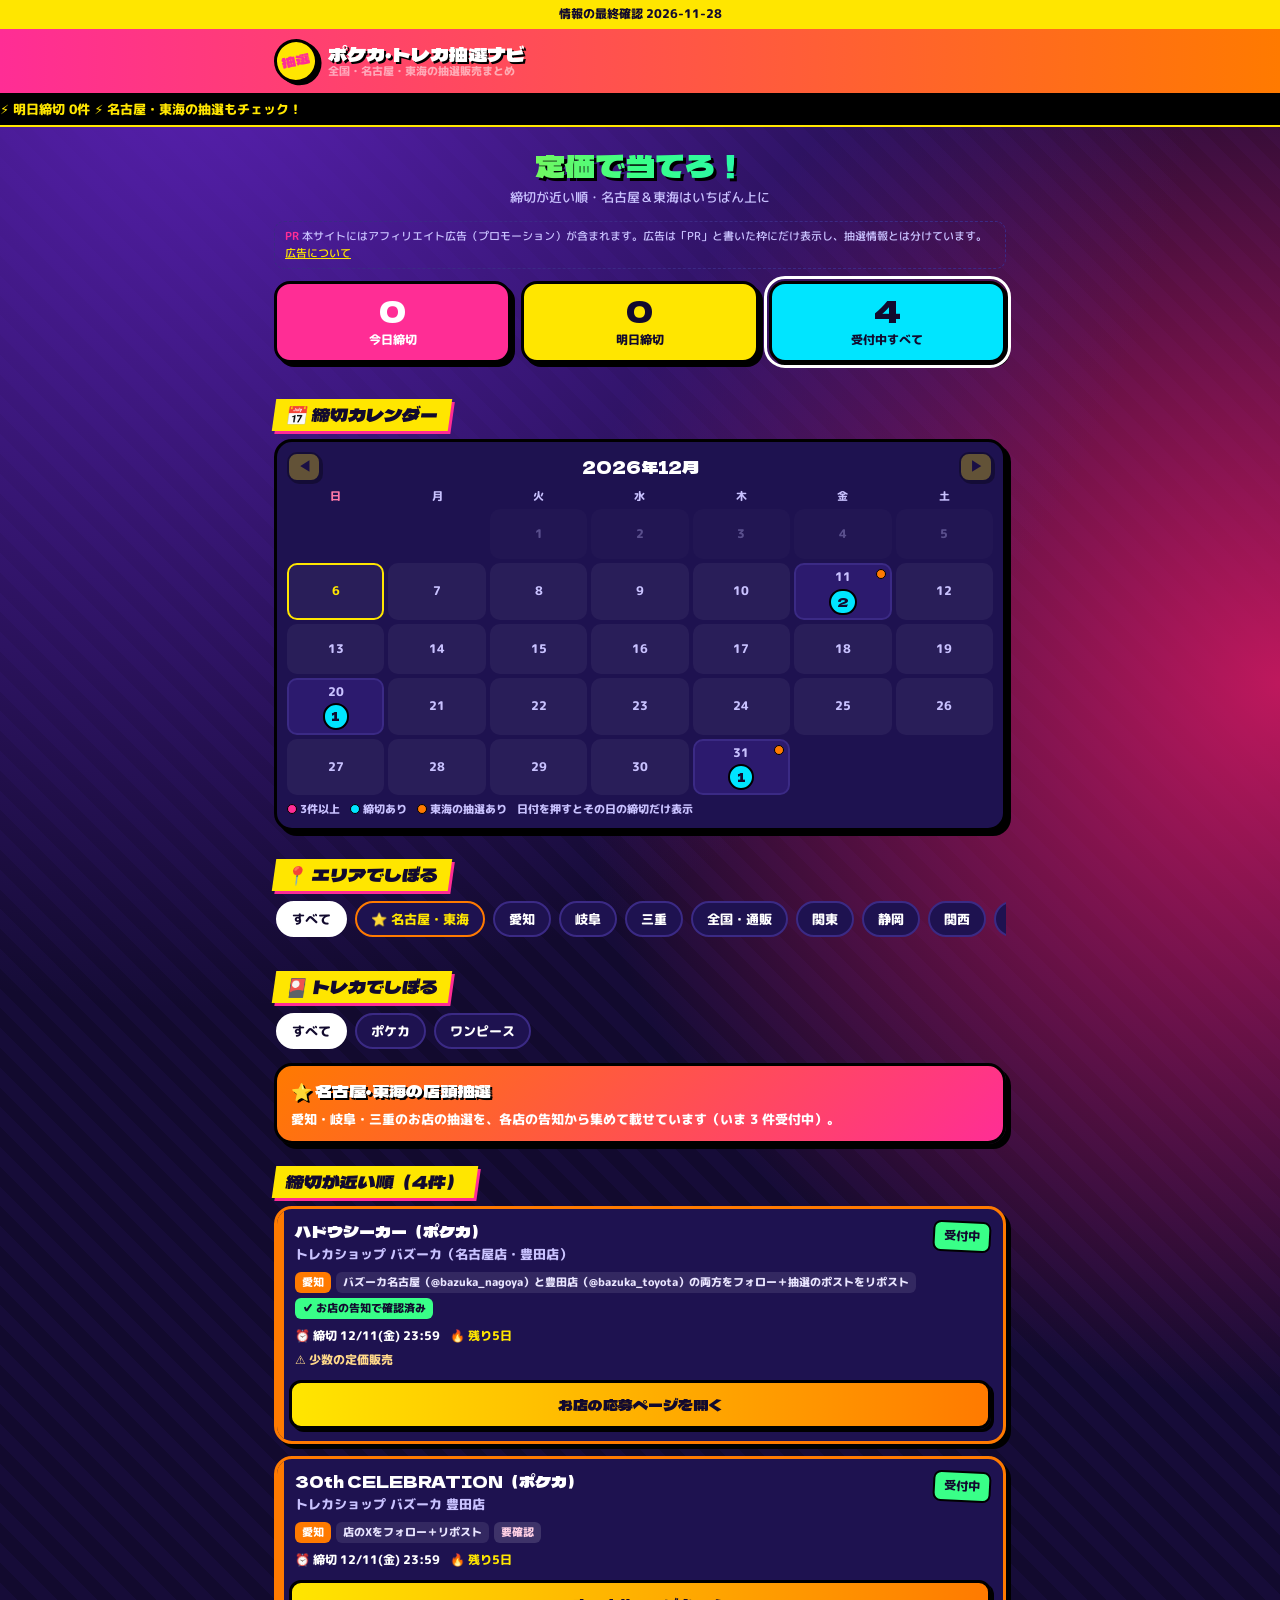
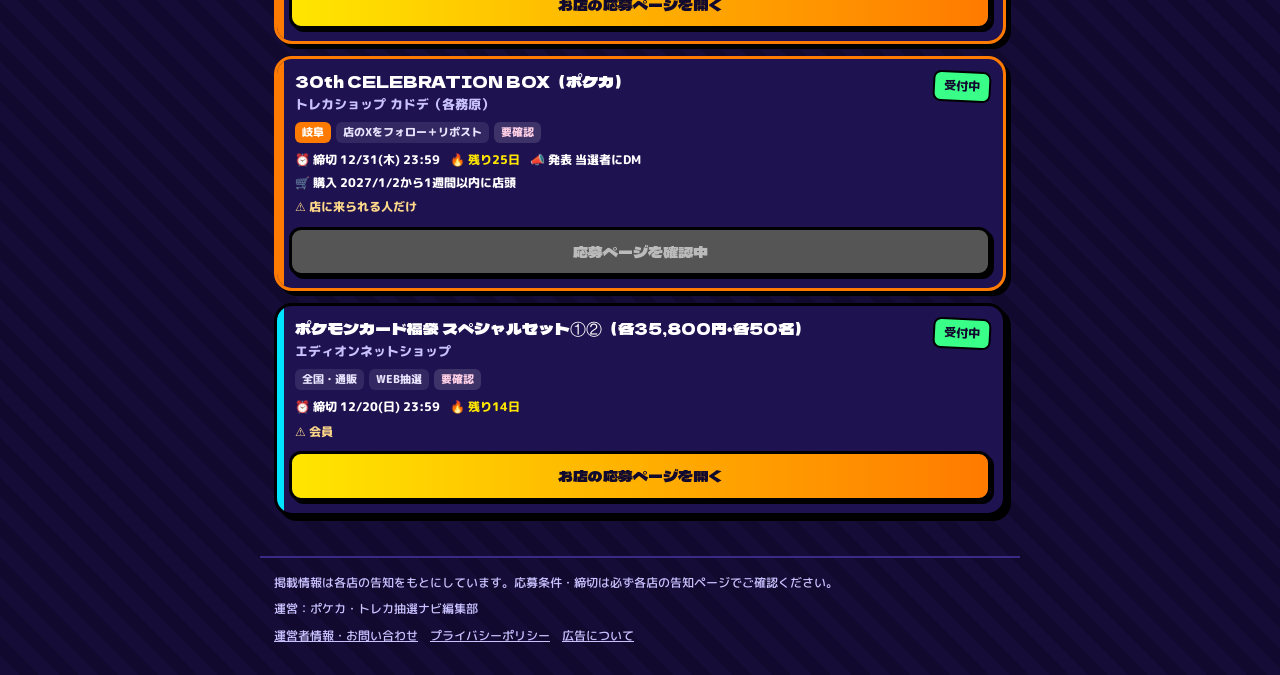
==== commit 0947db79: "抽選まとめ巡回 11/28朝：全国+6・東海分を同期 Co-Authored-By: Claude Opus 5.5 <noreply@anthropic.com> Claude-Session: h" ====
--- a/site/index.html
+++ b/site/index.html
@@ -170,7 +170,7 @@
 
 <script>
 // 抽選データ（tools/sync.py が買取ナビの抽選データから作って、ここに埋め込む）
-/*DATA-START*/const DATA={"checked":"2026-11-25","items":[{"pref":"愛知","shop":"HobbyMarket さとう店","item":"神の支配 OP-18（ワンピース）","game":"onepiece","method":"Web応募（LivePocket）","deadline":"2026-11-17","time":"21:00","result":"11/18","buy":"11/21 10:00〜11/23 21:00 店頭"},{"pref":"愛知","shop":"MINT名古屋店","item":"神の支配 OP-18（ワンピース）","game":"onepiece","method":"Googleフォーム","deadline":"2026-11-18","time":"23:59","result":"11/19前後（メール）","buy":"11/28 21:00までに来店","condition":"本人確認は運転免許証・マイナンバーカード","url":"https://x.com/mint_nagoya/status/2121195654290784266","verified":"2026-11-17"},{"pref":"愛知","shop":"MINT名古屋店","item":"ハドウシーカー（ポケカ） 1BOX","game":"pokeca","method":"Googleフォーム（店のXのフォロー＋対象ポストのリポストが必須）","deadline":"2026-11-24","time":"23:59","result":"11/25前後（当選者のみメール）","buy":"12/4 21:00までに来店","condition":"1人1回。本人確認は運転免許証・マイナンバーカード","url":"https://docs.google.com/forms/d/e/1FAIpQLSe1Cg5346OUiENnW8p3FgmO14wir06wnTff-MA3YrniZBb72A/viewform","verified":"2026-11-17"},{"pref":"愛知","shop":"トレカプラザ55 豊田店","item":"神の支配 OP-18（ワンピース）","game":"onepiece","method":"モバイル会員から応募","deadline":"2026-11-18","condition":"モバイル会員の登録が必要。締切の時刻・発表日は告知に記載なし","url":"https://x.com/tp55_revolution/status/2121505896845000984","verified":"2026-11-17"},{"pref":"愛知","shop":"カードボックス 刈谷店","item":"ハドウシーカー（ポケカ）","game":"pokeca","method":"店頭の注意書きを読んでQRコードから応募","deadline":"2026-11-18","condition":"11/2までにポイントカードに入会した人だけ","url":"https://x.com/CARDBOX_KARIYA/status/2117421510269022342","verified":"2026-11-17"},{"pref":"愛知","shop":"TCGショップ193（名駅店・椿店・大須店）","item":"ハドウシーカー（ポケカ） 1BOX","game":"pokeca","method":"Googleフォーム","deadline":"2026-11-19","time":"23:59","result":"当選者のみメール","buy":"11/21〜11/26に支払い、引き取りは7日以内","condition":"10/31までに入会した店頭会員だけ（通販の会員は対象外）。箱のフィルム・外箱なし","url":"https://docs.google.com/forms/d/e/1FAIpQLScyVCz7XSzFQ8L4EWUXfMzbnjYKd2P3TCOXoAjrp3Wy0Md2ag/viewform","verified":"2026-11-17"},{"pref":"愛知","shop":"TSUTAYA ウイングタウン岡崎店","item":"ハドウシーカー（ポケカ） 1BOX","game":"pokeca","method":"LivePocketで応募","deadline":"2026-11-19","time":"23:00","result":"11/23予定（メール）","buy":"11/27〜11/29 店頭","condition":"1人1回。本人確認あり。箱のフィルムは外して渡される","url":"https://livepocket.jp/e/xo13d","verified":"2026-11-17"},{"pref":"愛知","shop":"TSUTAYA 瀬戸店","item":"ハドウシーカー（ポケカ） 1BOX","game":"pokeca","method":"LivePocketで応募","deadline":"2026-11-19","time":"23:00","result":"11/23予定（メール）","buy":"11/27〜11/29 店頭","condition":"1人1回。本人確認あり。箱のフィルムは外して渡される","url":"https://livepocket.jp/e/gjqwb","verified":"2026-11-17"},{"pref":"愛知","shop":"TSUTAYA 春日井店","item":"ハドウシーカー（ポケカ） 1BOX","game":"pokeca","method":"LivePocketで応募","deadline":"2026-11-19","time":"23:00","result":"11/23予定（メール）","buy":"11/27〜11/29 店頭","condition":"1人1回。シリアルコードが必要。本人確認あり","url":"https://livepocket.jp/e/hjv8f","verified":"2026-11-17"},{"pref":"愛知","shop":"TSUTAYA ルビットタウン戸田店","item":"ハドウシーカー（ポケカ） 1BOX","game":"pokeca","method":"LivePocketで応募","deadline":"2026-11-19","time":"23:00","result":"11/23予定（メール）","buy":"11/27〜11/29 店頭","condition":"1人1回。シリアルコードが必要。本人確認あり","url":"https://livepocket.jp/e/pcjvn","verified":"2026-11-17"},{"pref":"愛知","shop":"ブックオフ（名古屋みなと店・新瑞橋駅前店・西友岡崎店）","item":"神の支配 OP-18（ワンピース）","game":"onepiece","method":"各店のXをフォロー＋リポスト","deadline":"2026-11-19","result":"11/20ごろまでにDM（岡崎）","buy":"11/21〜11/22 店頭（岡崎）","condition":"締切の時刻は各店の告知で確認"},{"pref":"愛知","shop":"BOOKOFF PLUS ヨシヅヤ新稲沢店","item":"神の支配 OP-18（ワンピース）","game":"onepiece","method":"店のXをフォロー＋リポスト","deadline":"2026-11-19","result":"11/20（当選者にDM）","buy":"11/21〜11/22 店頭","condition":"Xの抽選だけ（当日の一般販売・郵送なし）。1人1点、シュリンクは外して渡し","url":"https://x.com/bo_inazawa/status/2121198390847676625","verified":"2026-11-17"},{"pref":"愛知・岐阜ほか","shop":"買取王国","item":"ハドウシーカー（ポケカ）","game":"pokeca","method":"Googleフォーム（告知のQRコード）。近くの買取王国を選んで応募","deadline":"2026-11-19","result":"11/26","buy":"11/27〜11/30","condition":"アプリ会員限定。1人15パックまで（1パック200円）。1人1回","url":"https://x.com/okokutore/status/2118924757852958762","verified":"2026-11-17"},{"pref":"愛知","shop":"コーギーアール名古屋店","item":"30th CELEBRATION カードセット9種（ポケカ）","game":"pokeca","method":"店のXをフォロー＋リポスト","deadline":"2026-11-20","time":"23:59","result":"当選者にDM","condition":"全9種セット 10,800円（税込）","url":"https://x.com/corgi_nagoya/status/2120831245215248852","verified":"2026-11-17"},{"pref":"愛知","shop":"BOOKOFF PLUS ヨシヅヤ新稲沢店","item":"ハドウシーカー（ポケカ）","game":"pokeca","method":"店のXをフォロー＋リポスト","deadline":"2026-11-25","result":"11/26（DM）","buy":"11/27〜11/29 店頭","condition":"Xの抽選だけ（当日の一般販売・郵送なし）。1人1点、シュリンクは外して渡し。当選のDMとアカウントを店頭で確認","url":"https://x.com/bo_inazawa/status/2120441870107250752","verified":"2026-11-17"},{"pref":"愛知","shop":"トレカショップ バズーカ（名古屋店・豊田店）","item":"ハドウシーカー（ポケカ）","game":"pokeca","method":"バズーカ名古屋（@bazuka_nagoya）と豊田店（@bazuka_toyota）の両方をフォロー＋抽選のポストをリポスト","deadline":"2026-12-11","time":"23:59","condition":"少数の定価販売","url":"https://x.com/bazuka_nagoya/status/2113583740110909888","verified":"2026-11-17"},{"pref":"愛知","shop":"すまいるキング 岡崎店（カードボックス岡崎店）","item":"ハドウシーカー（ポケカ） 購入権","game":"pokeca","method":"店内に掲示のQRコードから応募（店頭抽選）","deadline":"2026-11-22","time":"23:59","url":"https://x.com/Cardbox_okazaki/status/2117424910691860802","verified":"2026-11-17"},{"pref":"岐阜","shop":"三洋堂トレカ館 中津川店","item":"スペシャルデッキセットMEGA（ポケカ）","game":"pokeca","method":"店のXをフォロー＋リポスト","deadline":"2026-11-17","time":"20:59","result":"11/19（DM）","buy":"11/20〜11/23 店頭","condition":"岐阜・長野に住んでいる人だけ","url":"https://x.com/sanyodoTCG_naka/status/2121151328185663893","verified":"2026-11-17"},{"pref":"岐阜","shop":"草叢BOOKS 各務原店","item":"神の支配 OP-18（ワンピース）","game":"onepiece","method":"店頭掲示のQRコードからLivePocketで応募","deadline":"2026-11-17","time":"21:00","result":"11/18","buy":"11/21〜11/23 店頭（9時〜21時）","condition":"LivePocket会員登録と、店頭の有人カウンターで配るシリアルコードが必要","url":"https://x.com/kusamura_toreca/status/2121030282354598013","verified":"2026-11-17"},{"pref":"岐阜","shop":"王の洞窟 岐南本店","item":"神の支配 OP-18（ワンピース） 1BOX","game":"onepiece","method":"Web応募","deadline":"2026-11-17","time":"21:30","result":"11/18","buy":"11/21〜11/23 店頭受け取りだけ"},{"pref":"岐阜","shop":"TSUTAYA 大垣店","item":"ハドウシーカー（ポケカ） 1BOX","game":"pokeca","method":"LivePocketで応募","deadline":"2026-11-19","time":"23:00","result":"11/23予定（メール）","buy":"11/27〜11/29 店頭","condition":"1人1回。シリアルコードが必要。本人確認あり","url":"https://livepocket.jp/e/r_9mb","verified":"2026-11-17"},{"pref":"岐阜","shop":"トレカショップ カドデ（各務原）","item":"30th CELEBRATION BOX（ポケカ）","game":"pokeca","method":"店のXをフォロー＋リポスト","deadline":"2026-12-31","result":"当選者にDM","buy":"2027/1/2から1週間以内に店頭","condition":"店に来られる人だけ"},{"pref":"三重","shop":"ブックオフ 鈴鹿ハンター店","item":"神の支配 OP-18（ワンピース） 1BOX","game":"onepiece","method":"店のXをフォロー＋リポスト","deadline":"2026-11-19","result":"11/20（XのDM）","buy":"11/21〜11/22 店頭","condition":"直接店頭で受け取れる人だけ。1人1BOX。テープを切って渡し","url":"https://x.com/BOOKOFFsuzuka/status/2120713195040170084","verified":"2026-11-17"},{"pref":"三重","shop":"TSUTAYA 鈴鹿中央通店","item":"ハドウシーカー（ポケカ） 1BOX","game":"pokeca","method":"LivePocketで応募","deadline":"2026-11-19","time":"23:00","result":"11/23予定（メール）","buy":"11/27〜11/29 店頭","condition":"1人1回。シリアルコードが必要。本人確認あり","url":"https://livepocket.jp/e/frcx1","verified":"2026-11-17"},{"pref":"全国・通販","shop":"楽天ブックス","item":"ハドウシーカー・30th CELEBRATION・ストームエメラルダほか（ポケカ）","game":"pokeca","method":"各商品ページからエントリー","deadline":"2026-11-18","time":"23:59","result":"販売開始までにメール","buy":"11/29 10:00〜12/3 23:59（クレジットカード）","condition":"楽天会員。1世帯1名。同じ商品を楽天ブックスで買ったことがある人は無効","url":"https://books.rakuten.co.jp/rb/18537078/","verified":"2026-11-17"},{"pref":"全国・通販","shop":"ドラゴンスター通販","item":"ハドウシーカー（ポケカ）","game":"pokeca","method":"会員の抽選ページから応募","deadline":"2026-11-18","time":"23:59","result":"11/19予定","buy":"11/19〜11/25","url":"https://dorasuta.membercard.jp/lottery"},{"pref":"全国・店舗受け取り","shop":"イエローサブマリン各店","item":"30th CELEBRATION カードセット・ストームエメラルダの再販 購入権（ポケカ）","game":"pokeca","method":"店頭ポスターのQRコード（LivePocket）","deadline":"2026-11-18","time":"20:00","result":"11/22予定","buy":"11/23〜11/25 レシートをもらった店で","condition":"11/15〜11/18の300円以上のレシートとマイナンバーカードが必要。東海の店が対象かは未確認","url":"https://livepocket.jp/e/rnqyh","verified":"2026-11-17"},{"pref":"全国・店舗受け取り","shop":"コジマ（アプリ）","item":"ハドウシーカー（ポケカ） 1BOX","game":"pokeca","method":"コジマアプリから応募","deadline":"2026-11-20","time":"23:59","result":"11/27 0:00（アプリ）","buy":"11/27〜11/29 選んだ店で","condition":"コジマで累計5,000円以上の購入履歴が必要。対象の店は告知で確認","url":"https://www.kojima.net/shop/app/kojima_appli.html"},{"pref":"全国・通販","shop":"駿河屋通販","item":"ハドウシーカー（ポケカ）","game":"pokeca","method":"公式Xをフォロー＋リポストして、応募ページから申し込み","deadline":"2026-11-22","time":"23:59","result":"11/23","buy":"11/23〜11/26に支払い","condition":"マイページ登録が必要。1人1回"},{"pref":"全国・店舗受け取り","shop":"イトーヨーカドー","item":"30th CELEBRATION 再販分（ポケカ）","game":"pokeca","method":"LivePocketで応募","deadline":"2026-11-22","result":"LivePocketからお知らせ（店頭発表なし）","buy":"12/11〜12/13","condition":"受付は11/20から。対象の店は告知で確認","url":"https://x.com/PokeGetInfoMain/status/2122177290872516697"},{"pref":"愛知・岐阜ほか","shop":"買取王国（一宮・春日井・豊橋・可児・豊田・岐阜・大垣・岡崎・多治見ほか）","item":"ストームエメラルダ（ポケカ）","game":"pokeca","method":"Googleフォームから応募","deadline":"2026-11-19","time":"23:59","condition":"応募条件は告知で確認","url":"https://docs.google.com/forms/d/e/1FAIpQLSd-vlKNrXIg5Kf9CGn7VuBkQ0bHYpUPj7yWfzBUvzA-tv6Hog/viewform"},{"pref":"三重","shop":"ブックオフ イオン桑名店","item":"30th CELEBRATION BOX（ポケカ）","game":"pokeca","method":"店のXをフォロー＋リポスト","deadline":"2026-11-19","time":"23:59","condition":"Xアカウントが必要。条件は告知で確認","url":"https://x.com/bookoff_kuwana/status/2122132550210486403"},{"pref":"三重","shop":"三洋堂書店 生桑店（四日市）","item":"プレミアムデッキセット エーフィ・ブラッキー（ポケカ）","game":"pokeca","method":"店のXをフォロー＋リポスト","deadline":"2026-11-20","time":"23:59","url":"https://x.com/sanyodoikuwa/status/2122162750667337900"},{"pref":"愛知","shop":"トレカチャンピオン 大須店（オンライン枠）","item":"ハドウシーカー（ポケカ） 1BOX","game":"pokeca","method":"会員限定。店のXのDMで応募","deadline":"2026-11-22","time":"23:59","result":"11/25（当選者のみDM）","buy":"11/27中に店頭で現金払い","condition":"会員・本人確認。1人1応募","url":"https://x.com/Champion_osu/status/2122087248447393822"},{"pref":"愛知","shop":"トレカチャンピオン 大須店（店頭枠）","item":"ハドウシーカー・ストームエメラルダ・ニンジャスピナー（ポケカ）","game":"pokeca","method":"店頭で応募","deadline":"2026-11-22","time":"21:00","condition":"会員・本人確認","url":"https://x.com/Champion_osu/status/2121928555575787573"},{"pref":"愛知","shop":"トレカチャンピオン 名駅店","item":"ハドウシーカー（ポケカ） 1BOX","game":"pokeca","method":"会員限定。店のXのDMで応募","deadline":"2026-11-22","time":"23:59","result":"11/25（当選者のみDM）","buy":"11/27中に店頭で現金払い","condition":"会員・本人確認。1人1応募","url":"https://x.com/TCmeieki/status/2122162751825199463"},{"pref":"愛知","shop":"トレカチャンピオン 江南店","item":"ハドウシーカー（ポケカ） 1BOX","game":"pokeca","method":"会員限定。店のXのDMで応募","deadline":"2026-11-22","time":"23:59","result":"11/25（当選者のみDM）","buy":"11/27中に店頭で現金払い","condition":"会員。1人1応募","url":"https://x.com/CardKonan/status/2122202495783256517"},{"pref":"愛知","shop":"ビデオインアメリカ 一宮本店（トレカチャンピオン）","item":"ハドウシーカー（ポケカ） 1BOX","game":"pokeca","method":"会員限定。店のXのDMで応募","deadline":"2026-11-22","time":"23:59","result":"11/25（当選者のみDM）","buy":"11/27中に店頭で現金払い","condition":"会員・本人確認。1人1応募","url":"https://x.com/CardIchinomiya/status/2122102353968935364"},{"pref":"愛知","shop":"トレカチャンピオン MEGAドン・キホーテ豊橋店","item":"ハドウシーカー（ポケカ） 1BOX","game":"pokeca","method":"会員限定。店のXのDMで応募","deadline":"2026-11-22","time":"23:59","result":"11/25（当選者のみDM）","buy":"11/27中に店頭で現金払い","condition":"会員・本人確認。1人1応募","url":"https://x.com/cardmegatoyo/status/2122087248162107846"},{"pref":"岐阜","shop":"トレカチャンピオン 各務原店","item":"ハドウシーカー（ポケカ） 1BOX","game":"pokeca","method":"会員限定。店のXのDMで応募","deadline":"2026-11-22","time":"23:59","result":"11/25（当選者のみDM）","buy":"11/27中に店頭で現金払い","condition":"会員・本人確認。1人1応募","url":"https://x.com/kagamigaharaVAC/status/2122094794180903068"},{"pref":"愛知","shop":"トレカダンジョン 稲沢本店","item":"ハドウシーカー（ポケカ）","game":"pokeca","method":"店頭で応募","deadline":"2026-11-23","time":"23:59","condition":"会員・レシートが必要","url":"https://x.com/TCGDungeon/status/2120404083412807826"},{"pref":"愛知","shop":"トレカダンジョンLite 大須店","item":"ハドウシーカー（ポケカ）","game":"pokeca","method":"店頭で応募","deadline":"2026-11-23","time":"23:59","condition":"会員・レシートが必要","url":"https://x.com/TCGDungeon_Osu/status/2120404850135687305"},{"pref":"愛知","shop":"トレカショップ バズーカ 豊田店","item":"30th CELEBRATION（ポケカ）","game":"pokeca","method":"店のXをフォロー＋リポスト","deadline":"2026-12-11","time":"23:59","url":"https://x.com/bazuka_toyota/status/2113582334935208321"},{"pref":"愛知","shop":"カードラボ 名古屋駅前店","item":"30th CELEBRATION 20パック（ポケカ）","game":"pokeca","method":"店のXをフォロー＋キャンペーン投稿をリポスト","deadline":"2026-11-19","result":"11/20〜11/22（当選者にXのDM）","buy":"11/23〜11/29 店頭のみ","condition":"Xアカウントが必要。店頭で受け取れる人のみ。身分証の提示を求められる場合あり。代理購入不可","url":"https://www.c-labo.jp/blog/624695/","verified":"2026-11-18"},{"pref":"岐阜","shop":"三洋堂トレカ館 穂積店","item":"MEGAドリームex・バトルコレクションほか（ポケカ）","game":"pokeca","method":"SNS応募（本人確認）","deadline":"2026-11-18","time":"23:59","url":"https://x.com/sanyodoTCG_hozu/status/2122283546186260591"},{"pref":"岐阜","shop":"カードラボ 岐阜店","item":"ハドウシーカー（ポケカ）","game":"pokeca","method":"オンライン応募（会員・本人確認）","deadline":"2026-11-19","time":"23:59","url":"https://x.com/gifu_labo/status/2122328360957399292"},{"pref":"三重","shop":"お宝市番館 三重本店（おたいち）","item":"30th CELEBRATION・ハドウシーカー（ポケカ）","game":"pokeca","method":"アプリ・SNSで応募（会員）","deadline":"2026-11-20","time":"23:00","url":"https://x.com/otaichimiecard/status/2122292657590587901"},{"pref":"三重","shop":"三洋堂トレカ館 菰野店","item":"ハドウシーカー（ポケカ）","game":"pokeca","method":"オンライン応募（会員・本人確認）","deadline":"2026-11-25","time":"23:59","url":"https://x.com/sanyodoTCG_komo/status/2122582272989855745"},{"pref":"愛知","shop":"トレカマスター 大須万松寺通店","item":"神の支配 OP-18（ワンピース）","game":"onepiece","method":"オンライン応募（会員）","deadline":"2026-11-18","time":"23:59","url":"https://x.com/TCG_Master_Osu/status/2121422874900852980"},{"pref":"愛知","shop":"カードラボ 豊橋店","item":"神の支配 OP-18・PRECIOUS BOX（ワンピース）","game":"onepiece","method":"神の支配は店頭（会員）、PRECIOUS BOXはSNS応募","deadline":"2026-11-18","time":"23:59","url":"https://www.c-labo.jp/shop/toyohashi/blog/624660/"},{"pref":"愛知","shop":"ブックオフ 栄スカイル店","item":"神の支配 OP-18（ワンピース）","game":"onepiece","method":"SNS応募","deadline":"2026-11-19","time":"23:59","url":"https://x.com/botcg_skyle/status/2121125039106064893"},{"pref":"愛知","shop":"ブックオフ 名古屋ヤマナカ新中島店","item":"ヒロインズエディション vol.2（ワンピース）","game":"onepiece","method":"SNS応募（本人確認）","deadline":"2026-11-19","time":"23:59","url":"https://x.com/BOOKOFF_Frante/status/2122634115728240813"},{"pref":"愛知","shop":"お宝市番館 尾張小牧店（おたいち）","item":"神の支配 OP-18（ワンピース）","game":"onepiece","method":"オンライン応募（会員・本人確認）","deadline":"2026-11-19","time":"23:00","url":"https://x.com/otaichikomaki/status/2119966532998713729"},{"pref":"愛知","shop":"トレカチャンピオン 大須店（店頭枠）","item":"神の島の冒険・世界最強の戦士（ワンピース）","game":"onepiece","method":"店頭で応募（会員・本人確認）","deadline":"2026-11-22","time":"21:00","url":"https://x.com/Champion_osu/status/2121928555575787573"},{"pref":"三重","shop":"カードボックス 津店","item":"神の支配 OP-18（ワンピース）","game":"onepiece","method":"SNS応募","deadline":"2026-11-20","time":"22:00","url":"https://shoplottery.e-starbox.com/lottery/entry?code=5vFOi93JoG"},{"pref":"三重","shop":"ブックオフ イオン桑名店","item":"神の支配 OP-18（ワンピース）","game":"onepiece","method":"SNS応募","deadline":"2026-11-19","time":"23:59","url":"https://x.com/bookoff_kuwana/status/2122132543306977721"},{"pref":"三重","shop":"BOOKOFF SUPER BAZAAR 1号四日市日永店","item":"神の支配 OP-18（ワンピース）","game":"onepiece","method":"XでSNS応募","deadline":"2026-11-19","time":"23:59","url":"https://x.com/BO_HINAGA_TCG/status/2122132545844486285"},{"pref":"愛知","shop":"トレカステーション 豊橋店","item":"ハドウシーカー（ポケカ）","game":"pokeca","method":"店頭で応募（会員・本人確認）","deadline":"2026-11-22","time":"23:59","url":"https://x.com/TRSTtoyohashi/status/2122254835026415753"},{"pref":"愛知","shop":"トレカステーション 豊川店","item":"ハドウシーカー（ポケカ）","game":"pokeca","method":"店頭で応募（会員・本人確認）","deadline":"2026-11-22","time":"23:59","url":"https://x.com/tstoyokawa/status/2122259772854665504"},{"pref":"愛知","shop":"トレカステーション 蒲郡三谷店","item":"ハドウシーカー（ポケカ）","game":"pokeca","method":"店頭で応募（会員・本人確認）","deadline":"2026-11-22","time":"23:59","url":"https://x.com/ts_gamagorimiya/status/2122253339844804666"},{"pref":"愛知","shop":"トレカステーション 中島新町店","item":"ハドウシーカー（ポケカ）","game":"pokeca","method":"店頭で応募（会員）","deadline":"2026-11-22","time":"23:59","url":"https://x.com/ts_nakazima/status/2122261663391068401"},{"pref":"愛知","shop":"草叢BOOKS 新守山店","item":"ハドウシーカー（ポケカ）","game":"pokeca","method":"SNS応募","deadline":"2026-11-23","time":"22:00","url":"https://livepocket.jp/e/c3axu"},{"pref":"愛知","shop":"いえろーきゃっと 大曽根店","item":"ハドウシーカー（ポケカ）","game":"pokeca","method":"オンライン応募","deadline":"2026-11-25","time":"15:00","condition":"会員・本人確認","url":"https://x.com/kinekooozone/status/2121141707228205465"},{"pref":"愛知・岐阜・三重ほか","shop":"アピタ・ピアゴ（majica対象店舗）","item":"神の支配 OP-18（ワンピース）","game":"onepiece","method":"店頭で応募（majica会員）","deadline":"2026-11-20","time":"20:00","condition":"会員・本人確認","url":"https://www.majica-net.com/app/"},{"pref":"愛知","shop":"カードラボ 名古屋大須店","item":"30th CELEBRATION 御三家カードセット（ポケカ）","game":"pokeca","method":"SNS応募","deadline":"2026-11-19","time":"23:59","url":"https://www.c-labo.jp/shop/nagoyaoosu/blog/624714/"},{"pref":"愛知","shop":"ブックオフスーパーバザー カインズモール名古屋みなと店","item":"ハドウシーカー（ポケカ）","game":"pokeca","method":"SNS応募","deadline":"2026-11-25","time":"23:59","url":"https://x.com/bookoff_minato/status/2122924304040091961"},{"pref":"岐阜","shop":"王の洞窟 岐南本店","item":"ハドウシーカー（ポケカ）","game":"pokeca","method":"オンライン（SNS応募）","deadline":"2026-11-23","time":"23:59","condition":"会員","url":"https://livepocket.jp/e/pgn_5"},{"pref":"愛知","shop":"三洋堂トレカ館 ららぽーと愛知東郷店","item":"ヒロインズエディション vol.2（ワンピース）","game":"onepiece","method":"X応募","deadline":"2026-11-22","time":"23:59","condition":"本人確認","url":"https://x.com/sanyodoTCG_toug/status/2122935913114480899"},{"pref":"愛知","shop":"カードボックス 安城店（すまいるキング安城店）","item":"ハドウシーカー（ポケカ）","game":"pokeca","method":"オンライン","deadline":"2026-11-22","time":"23:59","result":"2026-11-25","condition":"会員・本人確認","url":"https://toreca-entry.com"},{"pref":"愛知","shop":"晴れる屋2 大須店","item":"ハドウシーカー（ポケカ） BOX購入権","game":"pokeca","method":"WEB抽選（LivePocket・晴れる屋2のLINE会員コードが必要）","deadline":"2026-11-23","time":"23:59","result":"11/24","buy":"11/27〜11/29 応募した店舗の店頭のみ","condition":"1人1回・対象店舗から1店舗のみ・本人確認書類","url":"https://livepocket.jp/e/wfku9"},{"pref":"三重","shop":"晴れる屋2 四日市店","item":"ハドウシーカー（ポケカ） BOX購入権","game":"pokeca","method":"WEB抽選（LivePocket・晴れる屋2のLINE会員コードが必要）","deadline":"2026-11-23","time":"23:59","result":"11/24","buy":"11/27〜11/29 応募した店舗の店頭のみ","condition":"1人1回・対象店舗から1店舗のみ・本人確認書類","url":"https://livepocket.jp/e/wfku9"},{"pref":"愛知","shop":"ブックマーケットエーツー 三河安城店","item":"ハドウシーカー（ポケカ）","game":"pokeca","method":"WEB抽選（LivePocket）","deadline":"2026-11-22","time":"23:59","url":"https://livepocket.jp/e/hwu69"},{"pref":"三重","shop":"三洋堂トレカ館 菰野店","item":"30th CELEBRATION プレミアムデッキセット エーフィ・ブラッキー（ポケカ）","game":"pokeca","method":"SNS応募","deadline":"2026-11-25","time":"23:59","condition":"本人確認","url":"https://x.com/sanyodoTCG_komo/status/2122582272989855745"},{"pref":"愛知・岐阜・三重ほか","shop":"お宝創庫グループ（お宝創庫・おじゃま館・メディオ！・プレイズ一部店舗）","item":"ハドウシーカー（ポケカ） 1BOX","game":"pokeca","method":"アプリ抽選（アプリ会員限定）","deadline":"2026-11-22","time":"23:45","result":"11/25頃","buy":"11/27〜11/29 応募店舗で本人確認","condition":"会員証提示の買い物・買取履歴がある人・1商品1応募","url":"https://www.otakarasouko.com/information/109459977/"},{"pref":"愛知","shop":"トレカ専門店 バトスキ！大須店","item":"神の支配 OP-18（ワンピース）","game":"onepiece","method":"SNS応募","deadline":"2026-11-20","time":"23:59","url":"https://x.com/Batosuki_shop/status/2123366682848833953"},{"pref":"愛知","shop":"駿河屋 名古屋大須トレカ・ボードゲーム館","item":"神の支配 OP-18（ワンピース）","game":"onepiece","method":"SNS応募","deadline":"2026-11-20","time":"23:59","url":"https://x.com/suruga758tb/status/2123249906710175869"},{"pref":"愛知","shop":"トレカマスター 大須万松寺通店","item":"ハドウシーカー（ポケカ） 1BOX","game":"pokeca","method":"アプリ抽選（モバイル会員限定。会員ページのメニュー→抽選申込み）","deadline":"2026-11-24","result":"11/25（水）","buy":"11/27〜11/28","condition":"お一人様1BOXまで・1BOX（30パック）6,000円","url":"https://x.com/TCG_Master_Osu","verified":"2026-11-20"},{"pref":"愛知","shop":"ONE PIECE 麦わらストア 名古屋店","item":"世界最強の戦士 OP-17（ワンピース）","game":"onepiece","method":"WEB抽選（LivePocket・店舗ごとの申込ページ）","deadline":"2026-11-22","time":"23:59","result":"11/23〜11/26中予定","buy":"11/29〜12/6","condition":"店舗ごと1回・1BOX 5,760円・購入時に本人確認","url":"https://www.mugiwara-store.com/news/3131/"},{"pref":"愛知","shop":"トレカキャピタル 豊田本店","item":"30th CELEBRATION BOX（ポケカ）","game":"pokeca","method":"Webフォーム（SMSのURLから応募）","deadline":"2026-11-23","time":"23:59","condition":"会員限定・一人1回・身分証提示必須","url":"https://edion-cp.com/trecapiopen1204"},{"pref":"三重","shop":"カードボックス 津店","item":"ヒロインズエディション vol.2（ワンピース）","game":"onepiece","method":"店頭・会員","deadline":"2026-11-20","time":"22:00","url":"https://cardchusen.com/calendar"},{"pref":"愛知","shop":"トレカキャピタル 豊田本店","item":"神の支配・ヒロインズエディション vol.2・世界最強の戦士・決戦の刻・スタートデッキEX ルフィ&エース・神の島の冒険・蒼海の七傑・ヒロインズエディション・受け継がれる意志（ワンピース）","game":"onepiece","method":"オンライン（Webフォーム）","deadline":"2026-11-23","time":"23:59","condition":"会員・本人確認","url":"https://edion-cp.com/trecapiopen1204"},{"pref":"愛知","shop":"ポケモンセンターナゴヤ","item":"ハドウシーカー（ポケカ）","game":"pokeca","method":"Webフォーム（LINEミニアプリから申込）","deadline":"2026-11-23","time":"23:59","condition":"お一人様1回限り。当選時は指定の時間枠に来店","url":"https://shop.pokemon.co.jp/ja/shop/pokemoncenter-nagoya/news/202611/000710.html"},{"pref":"愛知","shop":"ブックオフ 西友岡崎店","item":"ハドウシーカー（ポケカ）","game":"pokeca","method":"SNS応募","deadline":"2026-11-25","time":"23:59","url":"https://x.com/boc_248okazaki/status/2123329045027017007"},{"pref":"愛知","shop":"ブックオフ 西尾下町店","item":"ハドウシーカー（ポケカ）","game":"pokeca","method":"オンライン","deadline":"2026-11-25","time":"23:59","condition":"会員・本人確認","url":"https://x.com/bookoff_nishio/status/2123686186032283788"},{"pref":"愛知","shop":"ブックオフ 栄スカイル店","item":"ハドウシーカー（ポケカ）","game":"pokeca","method":"SNS応募","deadline":"2026-11-25","time":"23:59","condition":"アプリ・SNS応募・本人確認","url":"https://x.com/botcg_skyle/status/2123682651890749518"},{"pref":"愛知","shop":"トレカプラザ55 豊田店","item":"ハドウシーカー（ポケカ）","game":"pokeca","method":"オンライン","deadline":"2026-11-25","time":"23:59","condition":"会員","url":"https://x.com/tp55_revolution/status/2123599083705352672"},{"pref":"愛知","shop":"ブックオフプラス 名古屋千代田橋店","item":"ハドウシーカー（ポケカ）","game":"pokeca","method":"SNS（X）で応募","deadline":"2026-11-24","time":"13:59","condition":"アプリ・会員・SNS応募","url":"https://x.com/boc_chiyoda1/status/2124696611209318440"},{"pref":"愛知","shop":"トレカチャンピオン 大須店","item":"受け継がれる意志・世界最強の戦士ほか（ワンピース）","game":"onepiece","method":"店頭","deadline":"2026-11-29","time":"21:00","condition":"会員・本人確認","url":"https://x.com/Champion_osu/status/2124491483697037453"},{"pref":"愛知","shop":"CARDBOX 松坂屋とれぱに店","item":"30th CELEBRATION カードセット（ポケカ）","game":"pokeca","method":"店頭","deadline":"2026-11-23","time":"23:59","url":"https://toreca-entry.com/"},{"pref":"愛知","shop":"BOOKSえみたす ピアゴ中村店","item":"ポケカの抽選（商品は要確認）","game":"pokeca","method":"店頭","deadline":"2026-11-26","url":"https://cardchusen.com/pokeka"},{"pref":"愛知","shop":"トレカステーション 蒲郡三谷店","item":"ポケカの抽選（商品は要確認）","game":"pokeca","method":"店頭","deadline":"2026-11-29","url":"https://cardchusen.com/pokeka"},{"pref":"愛知","shop":"ブックオフ 新瑞橋駅前店","item":"ポケカの抽選（商品は要確認）","game":"pokeca","deadline":"2026-11-25","time":"23:59","url":"https://cardchusen.com/pokeka"},{"pref":"三重","shop":"ブックオフ イオン桑名店","item":"ハドウシーカー（ポケカ）","game":"pokeca","deadline":"2026-11-25","time":"23:59","url":"https://x.com/bookoff_kuwana/status/2124669264309137898"},{"pref":"三重","shop":"ブックオフスーパーバザー 1号四日市日永店","item":"ハドウシーカー（ポケカ）","game":"pokeca","deadline":"2026-11-25","time":"23:59","url":"https://x.com/BO_HINAGA_TCG/status/2124669268985848249"},{"pref":"三重","shop":"トレカの零式書店 鈴鹿店","item":"ハドウシーカー（ポケカ）","game":"pokeca","deadline":"2026-11-25","time":"23:59","url":"https://x.com/zerosuzukaTCG/status/2124676297934987722"},{"pref":"岐阜","shop":"あそビバ イオンモール岐阜各務原店","item":"ハドウシーカー（ポケカ）","game":"pokeca","deadline":"2026-11-25","time":"23:59","url":"https://x.com/AsovivaTCKagami/status/2124303001515094153"},{"pref":"愛知","shop":"カード・ブランチ 金山店","item":"ハドウシーカー（ポケカ）","game":"pokeca","method":"SNS応募","deadline":"2026-11-24","time":"22:00","url":"https://x.com/cardbrunchkithi/status/2124717488630108456"},{"pref":"愛知","shop":"カード・ブランチ 本山店","item":"ハドウシーカー（ポケカ）","game":"pokeca","method":"SNS応募","deadline":"2026-11-24","time":"22:00","url":"https://x.com/BrunchMotoyama/status/2124721136508502226"},{"pref":"愛知","shop":"ふるいち イオンモール熱田店","item":"神の支配 OP-18（ワンピース）","game":"onepiece","method":"SNS応募","deadline":"2026-11-25","time":"21:00","url":"https://x.com/furu1_AMatsuta/status/2124771766900015367"},{"pref":"愛知","shop":"トレカステーション 豊橋店","item":"世界最強の戦士（ワンピース）","game":"onepiece","method":"LINE抽選","deadline":"2026-11-29","time":"23:59","url":"https://x.com/TRSTtoyohashi/status/2124804045219237934"},{"pref":"三重","shop":"三洋堂トレカ館 生桑店","item":"30th CELEBRATION カードセット（ポケカ）","game":"pokeca","method":"SNS応募","deadline":"2026-11-27","time":"23:59","url":"https://toreca-entry.com/"},{"pref":"愛知","shop":"ブックオフ 名古屋ヤマナカ新中島店","item":"30周年パック（ポケカ）","game":"pokeca","method":"SNS応募","deadline":"2026-11-25","time":"23:59","condition":"アプリ・会員","url":"https://x.com/BOOKOFF_Frante/status/2124769238980391110"},{"pref":"岐阜","shop":"駿河屋 大垣店","item":"ハドウシーカー（ポケカ）","game":"pokeca","method":"オンライン応募","deadline":"2026-11-25","time":"23:59","condition":"会員・本人確認","url":"https://x.com/bm_ohgaki/status/2124782628255772963"},{"pref":"関東","shop":"キデイランド 光が丘店","item":"ハドウシーカー（ポケカ）","game":"pokeca","method":"LivePocketで応募（会員登録・本人確認）","deadline":"2026-11-18","time":"23:59","result":"11/25","url":"https://livepocket.jp/e/zy35l"},{"pref":"関東","shop":"キデイランド 浦和美園店","item":"ハドウシーカー（ポケカ）","game":"pokeca","method":"LivePocketで応募（会員登録・本人確認）","deadline":"2026-11-18","time":"23:59","result":"11/25","url":"https://livepocket.jp/e/zvv1t"},{"pref":"関東","shop":"キデイランド 二子玉川店","item":"ハドウシーカー（ポケカ）","game":"pokeca","method":"LivePocketで応募（会員登録・本人確認）","deadline":"2026-11-18","time":"23:59","result":"11/25","url":"https://livepocket.jp/e/haqf_"},{"pref":"関東","shop":"キデイランド 吉祥寺店","item":"ハドウシーカー（ポケカ）","game":"pokeca","method":"LivePocketで応募（会員登録・本人確認）","deadline":"2026-11-18","time":"23:59","result":"11/25","url":"https://livepocket.jp/e/4ywaz"},{"pref":"関東","shop":"キデイランド 原宿店","item":"ハドウシーカー（ポケカ）","game":"pokeca","method":"LivePocketで応募（会員登録・本人確認）","deadline":"2026-11-18","time":"23:59","result":"11/25","url":"https://livepocket.jp/e/0d5mm"},{"pref":"関東","shop":"キデイランド ららぽーと湘南平塚店","item":"ハドウシーカー（ポケカ）","game":"pokeca","method":"LivePocketで応募（会員登録・本人確認）","deadline":"2026-11-18","time":"23:59","result":"11/25","url":"https://livepocket.jp/e/dvq8h"},{"pref":"関東","shop":"キデイランド ららぽーと富士見店","item":"ハドウシーカー（ポケカ）","game":"pokeca","method":"LivePocketで応募（会員登録・本人確認）","deadline":"2026-11-18","time":"23:59","result":"11/25","url":"https://livepocket.jp/e/bt6dj"},{"pref":"静岡","shop":"キデイランド 清水店","item":"ハドウシーカー（ポケカ）","game":"pokeca","method":"LivePocketで応募（会員登録・本人確認）","deadline":"2026-11-18","time":"23:59","result":"11/25","url":"https://livepocket.jp/e/og9ju"},{"pref":"関西","shop":"キデイランド 大阪梅田店","item":"ハドウシーカー（ポケカ）","game":"pokeca","method":"LivePocketで応募（会員登録・本人確認）","deadline":"2026-11-18","time":"23:59","result":"11/25","url":"https://livepocket.jp/e/y3yhq"},{"pref":"関西","shop":"キデイランド ららぽーとEXPOCITY店","item":"ハドウシーカー（ポケカ）","game":"pokeca","method":"LivePocketで応募（会員登録・本人確認）","deadline":"2026-11-18","time":"23:59","result":"11/25","url":"https://livepocket.jp/e/spp67"},{"pref":"関西","shop":"キデイランド 京都四条河原町店","item":"ハドウシーカー（ポケカ）","game":"pokeca","method":"LivePocketで応募（会員登録・本人確認）","deadline":"2026-11-18","time":"23:59","result":"11/25","url":"https://livepocket.jp/e/wjgu1"},{"pref":"関西","shop":"キデイランド 堺鉄砲町店","item":"ハドウシーカー（ポケカ）","game":"pokeca","method":"LivePocketで応募（会員登録・本人確認）","deadline":"2026-11-18","time":"23:59","result":"11/25","url":"https://livepocket.jp/e/oj5m1"},{"pref":"関西","shop":"キデイランド 三宮店","item":"ハドウシーカー（ポケカ）","game":"pokeca","method":"LivePocketで応募（会員登録・本人確認）","deadline":"2026-11-18","time":"23:59","result":"11/25","url":"https://livepocket.jp/e/np5on"},{"pref":"関西","shop":"キデイランド 神戸店","item":"ハドウシーカー（ポケカ）","game":"pokeca","method":"LivePocketで応募（会員登録・本人確認）","deadline":"2026-11-18","time":"23:59","result":"11/25","url":"https://livepocket.jp/e/itfa1"},{"pref":"関西","shop":"キデイランド ピオレ姫路店","item":"ハドウシーカー（ポケカ）","game":"pokeca","method":"LivePocketで応募（会員登録・本人確認）","deadline":"2026-11-18","time":"23:59","result":"11/25","url":"https://livepocket.jp/e/qkvd1"},{"pref":"九州","shop":"キデイランド 福岡パルコ店","item":"ハドウシーカー（ポケカ）","game":"pokeca","method":"LivePocketで応募（会員登録・本人確認）","deadline":"2026-11-18","time":"23:59","result":"11/25","url":"https://livepocket.jp/e/0gm0u"},{"pref":"九州","shop":"キデイランド アミュプラザくまもと店","item":"ハドウシーカー（ポケカ）","game":"pokeca","method":"LivePocketで応募（会員登録・本人確認）","deadline":"2026-11-18","time":"23:59","result":"11/25","url":"https://livepocket.jp/e/yg0i2"},{"pref":"九州","shop":"キデイランド アミュプラザおおいた店","item":"ハドウシーカー（ポケカ）","game":"pokeca","method":"LivePocketで応募（会員登録・本人確認）","deadline":"2026-11-18","time":"23:59","result":"11/25","url":"https://livepocket.jp/e/g5ssy"},{"pref":"九州","shop":"キデイランド 鹿児島店","item":"ハドウシーカー（ポケカ）","game":"pokeca","method":"LivePocketで応募（会員登録・本人確認）","deadline":"2026-11-18","time":"23:59","result":"11/25","url":"https://livepocket.jp/e/tqh55"},{"pref":"関東","shop":"カードラボ マルイ海老名店","item":"ハドウシーカー（ポケカ）","game":"pokeca","method":"SNS応募（本人確認）","deadline":"2026-11-19","time":"23:59","result":"11/20","url":"https://www.c-labo.jp/blog/623647/"},{"pref":"全国・通販","shop":"CBトレコロ","item":"ハドウシーカー（ポケカ）","game":"pokeca","method":"会員登録して応募","deadline":"2026-11-23","time":"23:59","url":"https://x.com/pokecasukkyanen/status/2120748994209157494"},{"pref":"関東","shop":"CARDWINGS 八王子駅前店","item":"ハドウシーカー（ポケカ）","game":"pokeca","method":"LivePocketで応募（会員登録・本人確認）","deadline":"2026-11-23","time":"23:59","result":"11/24","url":"https://livepocket.jp/e/l9z_p"},{"pref":"関東","shop":"ブックオフプラス 上野広小路店","item":"ハドウシーカー（ポケカ）","game":"pokeca","method":"SNS応募（アプリ必須）","deadline":"2026-11-24","time":"23:59","result":"11/26","url":"https://x.com/BOOKOFF_ueno/status/2113556043212939558"},{"pref":"全国・通販","shop":"Joshin webショップ","item":"ハドウシーカーほか（ポケカ）","game":"pokeca","method":"対象会員にメールで届く応募ページから","deadline":"2026-11-19","time":"09:59","url":"https://joshinweb.jp/toy/c_chusen.html"},{"pref":"全国・アプリ","shop":"しまむらパーク","item":"ハドウシーカーほか（ポケカ）","game":"pokeca","method":"アプリで応募（応募券5枚が必要）","deadline":"2026-11-22","time":"23:00","result":"11/23予定","url":"https://www.shop-shimamura.com/disp/itemlist/?pre_rsv_icon=1"},{"pref":"全国・店頭","shop":"ザ・ビッグエクストラ（一部店舗）","item":"ハドウシーカー（ポケカ）","game":"pokeca","method":"iAEONアプリのエントリー一覧から応募","deadline":"2026-11-18","time":"23:59","result":"11/26 12時頃","url":"https://nyuka-now.com/archives/2459"},{"pref":"全国・店頭","shop":"古本市場","item":"ハドウシーカー（ポケカ）","game":"pokeca","method":"WEB抽選（当選者は店頭で購入）","deadline":"2026-11-22","time":"23:00","result":"11/25 23時頃","url":"https://www.furu1.net/news/news_information/pkop20261127sl"},{"pref":"全国・通販","shop":"コロコロプレミア","item":"スタートデッキ100 バトルコレクション（ポケカ）","game":"pokeca","method":"WEB抽選（ログインが必要）","deadline":"2026-11-23","time":"23:59","result":"12/9以降","url":"https://lifetunes-mall.jp/shop/form/form.aspx?questionnaire=c3060_pokemoncard100_lot"},{"pref":"全国・通販","shop":"CBトレコロ","item":"30th CELEBRATION（ポケカ）","game":"pokeca","method":"会員登録して応募","deadline":"2026-12-01","time":"23:59","url":"https://toreca-entry.com"},{"pref":"全国・通販","shop":"エクストレカ","item":"ハドウシーカー（ポケカ）","game":"pokeca","method":"会員登録して応募","deadline":"2026-11-26","time":"23:59","url":"https://toreca-entry.com"},{"pref":"全国・通販","shop":"るるなカード","item":"インフェルノX（ポケカ）","game":"pokeca","method":"SNS応募","deadline":"2026-11-22","time":"23:45","result":"11/23 8:00","url":"https://toreca-entry.com"},{"pref":"全国・通販","shop":"オリくじ","item":"ハドウシーカー（ポケカ）","game":"pokeca","method":"会員登録して応募","deadline":"2026-12-04","time":"23:59","url":"https://toreca-entry.com"},{"pref":"全国・通販","shop":"楽天ブックス","item":"神の支配・世界最強の戦士・ヒロインズエディション vol.2（ワンピース）","game":"onepiece","method":"会員で応募","deadline":"2026-11-18","time":"23:59","url":"https://books.rakuten.co.jp/rb/18669675/"},{"pref":"全国・アプリ","shop":"ヤマダデンキ（ヤマダデジタル会員アプリ）","item":"神の支配・神の島の冒険・決戦の刻・世界最強の戦士（ワンピース）","game":"onepiece","method":"アプリで応募（会員）","deadline":"2026-11-18","time":"23:59","url":"https://www.yamada-denki.jp/service/pointservice/digital-kaiin.html"},{"pref":"全国・通販","shop":"DMM通販","item":"蒼海の七傑・神の島の冒険・PRECIOUS BOX（ワンピース）","game":"onepiece","method":"会員で応募","deadline":"2026-11-24","time":"15:00","url":"https://www.dmm.com/mono/hobby/-/detail/=/cid=c260802009_lo2608_3/"},{"pref":"全国・通販","shop":"CARD CREW 通販","item":"神の支配 OP-18（ワンピース）","game":"onepiece","method":"SNS応募","deadline":"2026-11-19","time":"23:59","url":"https://card-crew.com/products/lottery-5fff437dfbf24c89a7d5b41948412a12"},{"pref":"全国・通販","shop":"ドラゴンスター通販","item":"神の支配 OP-18（ワンピース）","game":"onepiece","method":"会員・本人確認で応募","deadline":"2026-11-19","time":"23:59","url":"https://dorasuta.membercard.jp/lottery-entry?ekey=V2daQWQyaENjN3NLc1NUM0xhUm55QT09"},{"pref":"全国・通販","shop":"トレカポート","item":"神の支配 OP-18（ワンピース）","game":"onepiece","method":"SNS応募","deadline":"2026-11-21","time":"10:00","url":"https://www.toreca-port.com/items/166133546"},{"pref":"全国・通販","shop":"エクストレカ","item":"神の支配 OP-18（ワンピース）","game":"onepiece","method":"会員登録して応募","deadline":"2026-11-20","time":"18:00","url":"https://toreca-entry.com"},{"pref":"全国・通販","shop":"プレミアムバンダイ","item":"神の支配 OP-18（ワンピース）","game":"onepiece","method":"アプリ・会員で応募","deadline":"2026-11-22","time":"23:00","url":"https://p-bandai.jp/item/item-1000261368/"},{"pref":"全国・アプリ","shop":"しまむらパーク","item":"世界最強の戦士・受け継がれる意志・ヒロインズエディション vol.2（ワンピース）","game":"onepiece","method":"アプリで応募","deadline":"2026-11-22","time":"23:00","url":"https://www.shop-shimamura.com/item/0162100011161/?cl=211"},{"pref":"全国・アプリ","shop":"DMMマイカ","item":"ハドウシーカー（ポケカ）","game":"pokeca","method":"アプリで応募（会員）","deadline":"2026-11-20","time":"23:59","url":"https://x.com/DMM_Myca/status/2121075592338755706"},{"pref":"全国・通販","shop":"るるなカード","item":"30th CELEBRATION プレミアムデッキセット エーフィ・ブラッキー（ポケカ）","game":"pokeca","method":"オンライン・SNS応募","deadline":"2026-11-26","time":"23:45","url":"https://toreca-entry.com"},{"pref":"全国・オンライン","shop":"ポケパ365","item":"イーブイヒーローズ（ポケカ）","game":"pokeca","method":"オンライン（応募無料）","deadline":"2026-11-30","time":"23:59","url":"https://pokepa365.com/index/?code=ry2f84z7"},{"pref":"全国・通販","shop":"トレカプロ","item":"ハドウシーカー（ポケカ）","game":"pokeca","method":"SNS応募（フォロー＆RP）","deadline":"2026-11-26","time":"23:59","url":"https://x.com/tcgprocojp/status/2119614977212666203"},{"pref":"全国・店頭","shop":"ポケモンセンター各店","item":"ハドウシーカー（ポケカ）","game":"pokeca","method":"LINEミニアプリで抽選（購入時間帯の枠を選んで応募）","deadline":"2026-11-23","time":"23:59","url":"https://shop.pokemon.co.jp/ja/shop/pokemoncenter-megatokyo/news/202611/000709.html"},{"pref":"全国・通販","shop":"セブンネットショッピング","item":"30th CELEBRATION プレミアムデッキセット エーフィ・ブラッキー（ポケカ）","game":"pokeca","method":"WEB抽選","deadline":"2026-11-23","time":"23:59","url":"https://7net.omni7.jp/detail/2190054905.html"},{"pref":"全国・通販","shop":"トレカプラザ55 通販","item":"ハドウシーカー（ポケカ）","game":"pokeca","method":"WEB抽選（Googleフォーム・会員登録が必要）","deadline":"2026-11-22","time":"23:59","url":"https://docs.google.com/forms/d/e/1FAIpQLSeNdQItGyUMs7dhwBfG_MXHz3ytkmwhOmev9BPbJHIjDAjnBQ/viewform"},{"pref":"全国・通販","shop":"福福トレカ 通販","item":"ハドウシーカー（ポケカ）","game":"pokeca","method":"WEB抽選","deadline":"2026-11-22","time":"23:59","url":"https://pokemon.fukufukutoreka.com/lottery/30"},{"pref":"全国・通販","shop":"ToyShop POTATO KING 通販","item":"ハドウシーカー（ポケカ）","game":"pokeca","method":"WEB抽選","deadline":"2026-11-22","time":"23:45","url":"https://potatoking.base.shop/items/166327751"},{"pref":"全国・通販","shop":"WIN-WINトレカ 通販","item":"ストームエメラルダ（ポケカ）","game":"pokeca","method":"WEB抽選","deadline":"2026-11-22","time":"23:45","url":"http://winwintcg.theshop.jp/items/166037093"},{"pref":"全国・通販","shop":"るるなカード","item":"30th CELEBRATION 御三家カードセット（ポケカ）","game":"pokeca","method":"WEB抽選","deadline":"2026-11-22","time":"23:45","url":"https://card.luruna.jp/items/163993835"},{"pref":"全国・通販","shop":"ガンギHOBBYSHOP","item":"ハイクラスパック VSTARユニバース（ポケカ）","game":"pokeca","method":"WEB抽選（会員限定）","deadline":"2026-11-25","time":"23:59","url":"https://www.gangi.co.jp/blog/drawsale-720"},{"pref":"全国・通販","shop":"トレカショップ スキップ 通販店","item":"ハドウシーカー（ポケカ）","game":"pokeca","method":"SNS応募","deadline":"2026-11-21","time":"12:00","url":"https://www.skip-tcg.com/view/news/20261118170202"},{"pref":"全国・店頭","shop":"ONE PIECE 麦わらストア 各店（名古屋店・梅田店など一部除外）","item":"受け継がれる意志（ワンピース）","game":"onepiece","method":"SNS抽選","deadline":"2026-11-22","time":"23:59","url":"https://www.mugiwara-store.com/news/3131/"},{"pref":"全国・店頭","shop":"Joshin（ジョーシン）","item":"神の支配 OP-18（ワンピース）","game":"onepiece","deadline":"2026-11-20","time":"20:00","url":"https://cardchusen.com/onepiece"},{"pref":"全国・通販","shop":"プレミアムバンダイ","item":"世界最強の戦士 OP-17（ワンピース）","game":"onepiece","method":"WEB抽選（当選者にオンライン販売）","deadline":"2026-11-22","time":"23:00","url":"https://p-bandai.jp/item/item-1000261368/"},{"pref":"全国・アプリ","shop":"DMMマイカ","item":"スペシャルデッキセットMEGA メガオーダイル・メガカイリュー・メガゲンガー（ポケカ）","game":"pokeca","method":"アプリ抽選（会員）","deadline":"2026-11-20","time":"23:59","url":"https://cardchusen.com/calendar"},{"pref":"全国・店頭","shop":"Joshin（ジョーシン）","item":"ハドウシーカー（ポケカ）","game":"pokeca","method":"店頭で応募（Joshinアプリが必要）。受付は11/24から","deadline":"2026-11-26","time":"19:00","url":"https://x.com/pokecachan/status/2124038161471041979"},{"pref":"全国・店頭","shop":"ゲオ（GEO）","item":"ハドウシーカー・30th CELEBRATION カードセット（ポケカ）","game":"pokeca","method":"受付は11/30 11:00から","deadline":"2026-12-03","time":"17:59","url":"https://geo-online.co.jp/news/792"},{"pref":"全国・店頭","shop":"HMV 店舗","item":"ハドウシーカー（ポケカ）","game":"pokeca","method":"店頭のQRコードから応募","deadline":"2026-11-22","time":"20:59","url":"https://x.com/pokecachan/status/2123667979833630962"},{"pref":"全国・通販","shop":"フルコンプ","item":"ハドウシーカー（ポケカ）","game":"pokeca","method":"LivePocketで応募","deadline":"2026-11-22","time":"23:59","url":"https://livepocket.jp/e/xovyf"},{"pref":"全国・店頭","shop":"ゲームアーク・宝島","item":"ハドウシーカー（ポケカ）","game":"pokeca","method":"モバイル会員ページから応募","deadline":"2026-11-24","url":"https://x.com/pokecachan/status/2123667979833630962"},{"pref":"全国・店頭","shop":"ポケモンカードラウンジ","item":"ストームエメラルダ（ポケカ）","game":"pokeca","deadline":"2026-11-22","time":"23:59","url":"https://x.com/pokecachan/status/2123667979833630962"},{"pref":"全国・通販","shop":"DMM通販","item":"受け継がれる意志（ワンピース）","game":"onepiece","method":"会員で応募","deadline":"2026-11-24","time":"15:00","url":"https://www.dmm.com/mono/hobby/-/detail/=/cid=c260404065_lo2608_3/"},{"pref":"全国・アプリ","shop":"DMMマイカ","item":"神の支配 OP-18（ワンピース）","game":"onepiece","method":"アプリで応募（会員）","deadline":"2026-11-26","time":"23:59","condition":"会員・レシート","url":"https://x.com/DMM_Myca/status/2123974682168717653"},{"pref":"九州・アプリ","shop":"イオン九州（iAEONアプリ）","item":"スタートデッキ 砂漠の王女と海賊たち（ワンピース）","game":"onepiece","method":"iAEONアプリで応募","deadline":"2026-11-29","time":"23:59","condition":"アプリ・本人確認","url":"https://www.aeon-kyushu.info/customer/information/archives/149"},{"pref":"全国・通販","shop":"セブンネットショッピング","item":"ハドウシーカー（ポケカ）","game":"pokeca","method":"X（SNS）で応募","deadline":"2026-11-23","time":"23:59","condition":"会員・本人確認","url":"https://x.com/7_netshopping/status/2123325414776975485"},{"pref":"全国・通販","shop":"コロコロプレミア","item":"ハドウシーカー（ポケカ）","game":"pokeca","method":"X（SNS）で応募","deadline":"2026-11-23","time":"23:59","condition":"本人確認","url":"https://x.com/LIFETUNES_MALL/status/2122525186222399801"},{"pref":"全国・通販","shop":"CBトレコロ","item":"ストームエメラルダ（ポケカ）","game":"pokeca","method":"通販抽選","deadline":"2026-11-23","time":"23:59","condition":"会員・レシート","url":"https://www.torecolo.jp/shop/t/t19294/"},{"pref":"全国・通販","shop":"ToyShop POTATO KING","item":"30周年パック（ポケカ）","game":"pokeca","method":"通販抽選","deadline":"2026-11-23","time":"23:45","condition":"会員","url":"https://potatoking.base.shop/items/166328202"},{"pref":"全国・オンライン","shop":"晴れる屋2（18店舗一括）","item":"ハドウシーカー（ポケカ）","game":"pokeca","method":"オンライン抽選","deadline":"2026-11-23","time":"23:59","condition":"会員・本人確認","url":"https://toreca-entry.com/"},{"pref":"全国・通販","shop":"ホビビ通販部","item":"ハドウシーカー・30周年系・メガ系ほか（ポケカ）","game":"pokeca","method":"通販抽選（WEBフォーム）","deadline":"2026-11-24","time":"23:59","condition":"会員","url":"https://docs.google.com/forms/d/e/1FAIpQLSdk4rZQucSd84wiobgpWyu9M7SGq-21LuSaCPBxdX_8K_DuEw/viewform"},{"pref":"全国・通販","shop":"るるなカード","item":"30th CELEBRATION（ポケカ）","game":"pokeca","method":"通販抽選","deadline":"2026-11-30","time":"00:00","url":"https://toreca-entry.com/"},{"pref":"全国・アプリ","shop":"ヤマダデンキ（ヤマダデジタル会員アプリ）","item":"30th CELEBRATION カードセット 9種セット（ポケカ）","game":"pokeca","method":"アプリで応募（指定店舗）","deadline":"2026-11-25","time":"23:59","result":"12/9 12時頃","buy":"12/12〜12/18 店頭","condition":"1人1セット","url":"https://www.yamada-denki.jp/service/pointservice/digital-kaiin.html"},{"pref":"全国・オンライン","shop":"ポケモンセンターオンライン","item":"カードイラストフィギュアコレクション 30th CELEBRATION（ポケカ）","game":"pokeca","method":"WEB抽選","deadline":"2026-11-30","time":"16:59","result":"12/4 15:00以降","buy":"12/8 16:59まで","url":"https://www.pokemon-card.com/info/005764.html"},{"pref":"全国・店頭","shop":"イトーヨーカドー・アリオ（一部店舗）","item":"ニンジャスピナー・ムニキスゼロ（ポケカ）","game":"pokeca","method":"店頭のQRコードからLivePocketで応募。受付は11/27から","deadline":"2026-11-29","buy":"12/18〜12/20","url":"https://nyuka-now.com/archives/2459"},{"pref":"全国・店頭","shop":"ホビーステーション","item":"ハドウシーカー（ポケカ）","game":"pokeca","method":"LivePocketで応募（1店舗のみ）","deadline":"2026-11-26","time":"23:59","result":"12/3予定","buy":"12/7〜12/13 店頭","condition":"LivePocket会員","url":"https://livepocket.jp/e/d275s"},{"pref":"全国・店頭","shop":"トレカステーション 各店（一部店舗）","item":"30th CELEBRATION カードセット 9種セット（ポケカ）","game":"pokeca","method":"LivePocketで応募","deadline":"2026-11-29","time":"23:59","result":"12/1予定","buy":"12/4〜12/6 店頭","url":"https://nyuka-now.com/archives/161846"},{"pref":"全国・通販","shop":"トレカプラザ55 通販","item":"30th CELEBRATION カードセット・スターターセットex 3種（ポケカ）","game":"pokeca","method":"WEB抽選（Googleフォーム）","deadline":"2026-11-30","time":"23:59","result":"12/1〜12/2（当選者のみメール）","url":"https://docs.google.com/forms/d/e/1FAIpQLSfMYEQnQHZIXlZXRSR5pLb7glqN5fz9uBp-pVcEjKiMC4VfHg/viewform"},{"pref":"全国・通販","shop":"福福トレカ 通販","item":"30周年パック（ポケカ）","game":"pokeca","method":"WEB抽選","deadline":"2026-11-29","time":"23:59","condition":"会員・レシート","url":"https://pokemon.fukufukutoreka.com/lottery/31"}]};/*DATA-END*/
+/*DATA-START*/const DATA={"checked":"2026-11-28","items":[{"pref":"愛知","shop":"HobbyMarket さとう店","item":"神の支配 OP-18（ワンピース）","game":"onepiece","method":"Web応募（LivePocket）","deadline":"2026-11-17","time":"21:00","result":"11/18","buy":"11/21 10:00〜11/23 21:00 店頭"},{"pref":"愛知","shop":"MINT名古屋店","item":"神の支配 OP-18（ワンピース）","game":"onepiece","method":"Googleフォーム","deadline":"2026-11-18","time":"23:59","result":"11/19前後（メール）","buy":"11/28 21:00までに来店","condition":"本人確認は運転免許証・マイナンバーカード","url":"https://x.com/mint_nagoya/status/2121195654290784266","verified":"2026-11-17"},{"pref":"愛知","shop":"MINT名古屋店","item":"ハドウシーカー（ポケカ） 1BOX","game":"pokeca","method":"Googleフォーム（店のXのフォロー＋対象ポストのリポストが必須）","deadline":"2026-11-24","time":"23:59","result":"11/25前後（当選者のみメール）","buy":"12/4 21:00までに来店","condition":"1人1回。本人確認は運転免許証・マイナンバーカード","url":"https://docs.google.com/forms/d/e/1FAIpQLSe1Cg5346OUiENnW8p3FgmO14wir06wnTff-MA3YrniZBb72A/viewform","verified":"2026-11-17"},{"pref":"愛知","shop":"トレカプラザ55 豊田店","item":"神の支配 OP-18（ワンピース）","game":"onepiece","method":"モバイル会員から応募","deadline":"2026-11-18","condition":"モバイル会員の登録が必要。締切の時刻・発表日は告知に記載なし","url":"https://x.com/tp55_revolution/status/2121505896845000984","verified":"2026-11-17"},{"pref":"愛知","shop":"カードボックス 刈谷店","item":"ハドウシーカー（ポケカ）","game":"pokeca","method":"店頭の注意書きを読んでQRコードから応募","deadline":"2026-11-18","condition":"11/2までにポイントカードに入会した人だけ","url":"https://x.com/CARDBOX_KARIYA/status/2117421510269022342","verified":"2026-11-17"},{"pref":"愛知","shop":"TCGショップ193（名駅店・椿店・大須店）","item":"ハドウシーカー（ポケカ） 1BOX","game":"pokeca","method":"Googleフォーム","deadline":"2026-11-19","time":"23:59","result":"当選者のみメール","buy":"11/21〜11/26に支払い、引き取りは7日以内","condition":"10/31までに入会した店頭会員だけ（通販の会員は対象外）。箱のフィルム・外箱なし","url":"https://docs.google.com/forms/d/e/1FAIpQLScyVCz7XSzFQ8L4EWUXfMzbnjYKd2P3TCOXoAjrp3Wy0Md2ag/viewform","verified":"2026-11-17"},{"pref":"愛知","shop":"TSUTAYA ウイングタウン岡崎店","item":"ハドウシーカー（ポケカ） 1BOX","game":"pokeca","method":"LivePocketで応募","deadline":"2026-11-19","time":"23:00","result":"11/23予定（メール）","buy":"11/27〜11/29 店頭","condition":"1人1回。本人確認あり。箱のフィルムは外して渡される","url":"https://livepocket.jp/e/xo13d","verified":"2026-11-17"},{"pref":"愛知","shop":"TSUTAYA 瀬戸店","item":"ハドウシーカー（ポケカ） 1BOX","game":"pokeca","method":"LivePocketで応募","deadline":"2026-11-19","time":"23:00","result":"11/23予定（メール）","buy":"11/27〜11/29 店頭","condition":"1人1回。本人確認あり。箱のフィルムは外して渡される","url":"https://livepocket.jp/e/gjqwb","verified":"2026-11-17"},{"pref":"愛知","shop":"TSUTAYA 春日井店","item":"ハドウシーカー（ポケカ） 1BOX","game":"pokeca","method":"LivePocketで応募","deadline":"2026-11-19","time":"23:00","result":"11/23予定（メール）","buy":"11/27〜11/29 店頭","condition":"1人1回。シリアルコードが必要。本人確認あり","url":"https://livepocket.jp/e/hjv8f","verified":"2026-11-17"},{"pref":"愛知","shop":"TSUTAYA ルビットタウン戸田店","item":"ハドウシーカー（ポケカ） 1BOX","game":"pokeca","method":"LivePocketで応募","deadline":"2026-11-19","time":"23:00","result":"11/23予定（メール）","buy":"11/27〜11/29 店頭","condition":"1人1回。シリアルコードが必要。本人確認あり","url":"https://livepocket.jp/e/pcjvn","verified":"2026-11-17"},{"pref":"愛知","shop":"ブックオフ（名古屋みなと店・新瑞橋駅前店・西友岡崎店）","item":"神の支配 OP-18（ワンピース）","game":"onepiece","method":"各店のXをフォロー＋リポスト","deadline":"2026-11-19","result":"11/20ごろまでにDM（岡崎）","buy":"11/21〜11/22 店頭（岡崎）","condition":"締切の時刻は各店の告知で確認"},{"pref":"愛知","shop":"BOOKOFF PLUS ヨシヅヤ新稲沢店","item":"神の支配 OP-18（ワンピース）","game":"onepiece","method":"店のXをフォロー＋リポスト","deadline":"2026-11-19","result":"11/20（当選者にDM）","buy":"11/21〜11/22 店頭","condition":"Xの抽選だけ（当日の一般販売・郵送なし）。1人1点、シュリンクは外して渡し","url":"https://x.com/bo_inazawa/status/2121198390847676625","verified":"2026-11-17"},{"pref":"愛知・岐阜ほか","shop":"買取王国","item":"ハドウシーカー（ポケカ）","game":"pokeca","method":"Googleフォーム（告知のQRコード）。近くの買取王国を選んで応募","deadline":"2026-11-19","result":"11/26","buy":"11/27〜11/30","condition":"アプリ会員限定。1人15パックまで（1パック200円）。1人1回","url":"https://x.com/okokutore/status/2118924757852958762","verified":"2026-11-17"},{"pref":"愛知","shop":"コーギーアール名古屋店","item":"30th CELEBRATION カードセット9種（ポケカ）","game":"pokeca","method":"店のXをフォロー＋リポスト","deadline":"2026-11-20","time":"23:59","result":"当選者にDM","condition":"全9種セット 10,800円（税込）","url":"https://x.com/corgi_nagoya/status/2120831245215248852","verified":"2026-11-17"},{"pref":"愛知","shop":"BOOKOFF PLUS ヨシヅヤ新稲沢店","item":"ハドウシーカー（ポケカ）","game":"pokeca","method":"店のXをフォロー＋リポスト","deadline":"2026-11-25","result":"11/26（DM）","buy":"11/27〜11/29 店頭","condition":"Xの抽選だけ（当日の一般販売・郵送なし）。1人1点、シュリンクは外して渡し。当選のDMとアカウントを店頭で確認","url":"https://x.com/bo_inazawa/status/2120441870107250752","verified":"2026-11-17"},{"pref":"愛知","shop":"トレカショップ バズーカ（名古屋店・豊田店）","item":"ハドウシーカー（ポケカ）","game":"pokeca","method":"バズーカ名古屋（@bazuka_nagoya）と豊田店（@bazuka_toyota）の両方をフォロー＋抽選のポストをリポスト","deadline":"2026-12-11","time":"23:59","condition":"少数の定価販売","url":"https://x.com/bazuka_nagoya/status/2113583740110909888","verified":"2026-11-17"},{"pref":"愛知","shop":"すまいるキング 岡崎店（カードボックス岡崎店）","item":"ハドウシーカー（ポケカ） 購入権","game":"pokeca","method":"店内に掲示のQRコードから応募（店頭抽選）","deadline":"2026-11-22","time":"23:59","url":"https://x.com/Cardbox_okazaki/status/2117424910691860802","verified":"2026-11-17"},{"pref":"岐阜","shop":"三洋堂トレカ館 中津川店","item":"スペシャルデッキセットMEGA（ポケカ）","game":"pokeca","method":"店のXをフォロー＋リポスト","deadline":"2026-11-17","time":"20:59","result":"11/19（DM）","buy":"11/20〜11/23 店頭","condition":"岐阜・長野に住んでいる人だけ","url":"https://x.com/sanyodoTCG_naka/status/2121151328185663893","verified":"2026-11-17"},{"pref":"岐阜","shop":"草叢BOOKS 各務原店","item":"神の支配 OP-18（ワンピース）","game":"onepiece","method":"店頭掲示のQRコードからLivePocketで応募","deadline":"2026-11-17","time":"21:00","result":"11/18","buy":"11/21〜11/23 店頭（9時〜21時）","condition":"LivePocket会員登録と、店頭の有人カウンターで配るシリアルコードが必要","url":"https://x.com/kusamura_toreca/status/2121030282354598013","verified":"2026-11-17"},{"pref":"岐阜","shop":"王の洞窟 岐南本店","item":"神の支配 OP-18（ワンピース） 1BOX","game":"onepiece","method":"Web応募","deadline":"2026-11-17","time":"21:30","result":"11/18","buy":"11/21〜11/23 店頭受け取りだけ"},{"pref":"岐阜","shop":"TSUTAYA 大垣店","item":"ハドウシーカー（ポケカ） 1BOX","game":"pokeca","method":"LivePocketで応募","deadline":"2026-11-19","time":"23:00","result":"11/23予定（メール）","buy":"11/27〜11/29 店頭","condition":"1人1回。シリアルコードが必要。本人確認あり","url":"https://livepocket.jp/e/r_9mb","verified":"2026-11-17"},{"pref":"岐阜","shop":"トレカショップ カドデ（各務原）","item":"30th CELEBRATION BOX（ポケカ）","game":"pokeca","method":"店のXをフォロー＋リポスト","deadline":"2026-12-31","result":"当選者にDM","buy":"2027/1/2から1週間以内に店頭","condition":"店に来られる人だけ"},{"pref":"三重","shop":"ブックオフ 鈴鹿ハンター店","item":"神の支配 OP-18（ワンピース） 1BOX","game":"onepiece","method":"店のXをフォロー＋リポスト","deadline":"2026-11-19","result":"11/20（XのDM）","buy":"11/21〜11/22 店頭","condition":"直接店頭で受け取れる人だけ。1人1BOX。テープを切って渡し","url":"https://x.com/BOOKOFFsuzuka/status/2120713195040170084","verified":"2026-11-17"},{"pref":"三重","shop":"TSUTAYA 鈴鹿中央通店","item":"ハドウシーカー（ポケカ） 1BOX","game":"pokeca","method":"LivePocketで応募","deadline":"2026-11-19","time":"23:00","result":"11/23予定（メール）","buy":"11/27〜11/29 店頭","condition":"1人1回。シリアルコードが必要。本人確認あり","url":"https://livepocket.jp/e/frcx1","verified":"2026-11-17"},{"pref":"全国・通販","shop":"楽天ブックス","item":"ハドウシーカー・30th CELEBRATION・ストームエメラルダほか（ポケカ）","game":"pokeca","method":"各商品ページからエントリー","deadline":"2026-11-18","time":"23:59","result":"販売開始までにメール","buy":"11/29 10:00〜12/3 23:59（クレジットカード）","condition":"楽天会員。1世帯1名。同じ商品を楽天ブックスで買ったことがある人は無効","url":"https://books.rakuten.co.jp/rb/18537078/","verified":"2026-11-17"},{"pref":"全国・通販","shop":"ドラゴンスター通販","item":"ハドウシーカー（ポケカ）","game":"pokeca","method":"会員の抽選ページから応募","deadline":"2026-11-18","time":"23:59","result":"11/19予定","buy":"11/19〜11/25","url":"https://dorasuta.membercard.jp/lottery"},{"pref":"全国・店舗受け取り","shop":"イエローサブマリン各店","item":"30th CELEBRATION カードセット・ストームエメラルダの再販 購入権（ポケカ）","game":"pokeca","method":"店頭ポスターのQRコード（LivePocket）","deadline":"2026-11-18","time":"20:00","result":"11/22予定","buy":"11/23〜11/25 レシートをもらった店で","condition":"11/15〜11/18の300円以上のレシートとマイナンバーカードが必要。東海の店が対象かは未確認","url":"https://livepocket.jp/e/rnqyh","verified":"2026-11-17"},{"pref":"全国・店舗受け取り","shop":"コジマ（アプリ）","item":"ハドウシーカー（ポケカ） 1BOX","game":"pokeca","method":"コジマアプリから応募","deadline":"2026-11-20","time":"23:59","result":"11/27 0:00（アプリ）","buy":"11/27〜11/29 選んだ店で","condition":"コジマで累計5,000円以上の購入履歴が必要。対象の店は告知で確認","url":"https://www.kojima.net/shop/app/kojima_appli.html"},{"pref":"全国・通販","shop":"駿河屋通販","item":"ハドウシーカー（ポケカ）","game":"pokeca","method":"公式Xをフォロー＋リポストして、応募ページから申し込み","deadline":"2026-11-22","time":"23:59","result":"11/23","buy":"11/23〜11/26に支払い","condition":"マイページ登録が必要。1人1回"},{"pref":"全国・店舗受け取り","shop":"イトーヨーカドー","item":"30th CELEBRATION 再販分（ポケカ）","game":"pokeca","method":"LivePocketで応募","deadline":"2026-11-22","result":"LivePocketからお知らせ（店頭発表なし）","buy":"12/11〜12/13","condition":"受付は11/20から。対象の店は告知で確認","url":"https://x.com/PokeGetInfoMain/status/2122177290872516697"},{"pref":"愛知・岐阜ほか","shop":"買取王国（一宮・春日井・豊橋・可児・豊田・岐阜・大垣・岡崎・多治見ほか）","item":"ストームエメラルダ（ポケカ）","game":"pokeca","method":"Googleフォームから応募","deadline":"2026-11-19","time":"23:59","condition":"応募条件は告知で確認","url":"https://docs.google.com/forms/d/e/1FAIpQLSd-vlKNrXIg5Kf9CGn7VuBkQ0bHYpUPj7yWfzBUvzA-tv6Hog/viewform"},{"pref":"三重","shop":"ブックオフ イオン桑名店","item":"30th CELEBRATION BOX（ポケカ）","game":"pokeca","method":"店のXをフォロー＋リポスト","deadline":"2026-11-19","time":"23:59","condition":"Xアカウントが必要。条件は告知で確認","url":"https://x.com/bookoff_kuwana/status/2122132550210486403"},{"pref":"三重","shop":"三洋堂書店 生桑店（四日市）","item":"プレミアムデッキセット エーフィ・ブラッキー（ポケカ）","game":"pokeca","method":"店のXをフォロー＋リポスト","deadline":"2026-11-20","time":"23:59","url":"https://x.com/sanyodoikuwa/status/2122162750667337900"},{"pref":"愛知","shop":"トレカチャンピオン 大須店（オンライン枠）","item":"ハドウシーカー（ポケカ） 1BOX","game":"pokeca","method":"会員限定。店のXのDMで応募","deadline":"2026-11-22","time":"23:59","result":"11/25（当選者のみDM）","buy":"11/27中に店頭で現金払い","condition":"会員・本人確認。1人1応募","url":"https://x.com/Champion_osu/status/2122087248447393822"},{"pref":"愛知","shop":"トレカチャンピオン 大須店（店頭枠）","item":"ハドウシーカー・ストームエメラルダ・ニンジャスピナー（ポケカ）","game":"pokeca","method":"店頭で応募","deadline":"2026-11-22","time":"21:00","condition":"会員・本人確認","url":"https://x.com/Champion_osu/status/2121928555575787573"},{"pref":"愛知","shop":"トレカチャンピオン 名駅店","item":"ハドウシーカー（ポケカ） 1BOX","game":"pokeca","method":"会員限定。店のXのDMで応募","deadline":"2026-11-22","time":"23:59","result":"11/25（当選者のみDM）","buy":"11/27中に店頭で現金払い","condition":"会員・本人確認。1人1応募","url":"https://x.com/TCmeieki/status/2122162751825199463"},{"pref":"愛知","shop":"トレカチャンピオン 江南店","item":"ハドウシーカー（ポケカ） 1BOX","game":"pokeca","method":"会員限定。店のXのDMで応募","deadline":"2026-11-22","time":"23:59","result":"11/25（当選者のみDM）","buy":"11/27中に店頭で現金払い","condition":"会員。1人1応募","url":"https://x.com/CardKonan/status/2122202495783256517"},{"pref":"愛知","shop":"ビデオインアメリカ 一宮本店（トレカチャンピオン）","item":"ハドウシーカー（ポケカ） 1BOX","game":"pokeca","method":"会員限定。店のXのDMで応募","deadline":"2026-11-22","time":"23:59","result":"11/25（当選者のみDM）","buy":"11/27中に店頭で現金払い","condition":"会員・本人確認。1人1応募","url":"https://x.com/CardIchinomiya/status/2122102353968935364"},{"pref":"愛知","shop":"トレカチャンピオン MEGAドン・キホーテ豊橋店","item":"ハドウシーカー（ポケカ） 1BOX","game":"pokeca","method":"会員限定。店のXのDMで応募","deadline":"2026-11-22","time":"23:59","result":"11/25（当選者のみDM）","buy":"11/27中に店頭で現金払い","condition":"会員・本人確認。1人1応募","url":"https://x.com/cardmegatoyo/status/2122087248162107846"},{"pref":"岐阜","shop":"トレカチャンピオン 各務原店","item":"ハドウシーカー（ポケカ） 1BOX","game":"pokeca","method":"会員限定。店のXのDMで応募","deadline":"2026-11-22","time":"23:59","result":"11/25（当選者のみDM）","buy":"11/27中に店頭で現金払い","condition":"会員・本人確認。1人1応募","url":"https://x.com/kagamigaharaVAC/status/2122094794180903068"},{"pref":"愛知","shop":"トレカダンジョン 稲沢本店","item":"ハドウシーカー（ポケカ）","game":"pokeca","method":"店頭で応募","deadline":"2026-11-23","time":"23:59","condition":"会員・レシートが必要","url":"https://x.com/TCGDungeon/status/2120404083412807826"},{"pref":"愛知","shop":"トレカダンジョンLite 大須店","item":"ハドウシーカー（ポケカ）","game":"pokeca","method":"店頭で応募","deadline":"2026-11-23","time":"23:59","condition":"会員・レシートが必要","url":"https://x.com/TCGDungeon_Osu/status/2120404850135687305"},{"pref":"愛知","shop":"トレカショップ バズーカ 豊田店","item":"30th CELEBRATION（ポケカ）","game":"pokeca","method":"店のXをフォロー＋リポスト","deadline":"2026-12-11","time":"23:59","url":"https://x.com/bazuka_toyota/status/2113582334935208321"},{"pref":"愛知","shop":"カードラボ 名古屋駅前店","item":"30th CELEBRATION 20パック（ポケカ）","game":"pokeca","method":"店のXをフォロー＋キャンペーン投稿をリポスト","deadline":"2026-11-19","result":"11/20〜11/22（当選者にXのDM）","buy":"11/23〜11/29 店頭のみ","condition":"Xアカウントが必要。店頭で受け取れる人のみ。身分証の提示を求められる場合あり。代理購入不可","url":"https://www.c-labo.jp/blog/624695/","verified":"2026-11-18"},{"pref":"岐阜","shop":"三洋堂トレカ館 穂積店","item":"MEGAドリームex・バトルコレクションほか（ポケカ）","game":"pokeca","method":"SNS応募（本人確認）","deadline":"2026-11-18","time":"23:59","url":"https://x.com/sanyodoTCG_hozu/status/2122283546186260591"},{"pref":"岐阜","shop":"カードラボ 岐阜店","item":"ハドウシーカー（ポケカ）","game":"pokeca","method":"オンライン応募（会員・本人確認）","deadline":"2026-11-19","time":"23:59","url":"https://x.com/gifu_labo/status/2122328360957399292"},{"pref":"三重","shop":"お宝市番館 三重本店（おたいち）","item":"30th CELEBRATION・ハドウシーカー（ポケカ）","game":"pokeca","method":"アプリ・SNSで応募（会員）","deadline":"2026-11-20","time":"23:00","url":"https://x.com/otaichimiecard/status/2122292657590587901"},{"pref":"三重","shop":"三洋堂トレカ館 菰野店","item":"ハドウシーカー（ポケカ）","game":"pokeca","method":"オンライン応募（会員・本人確認）","deadline":"2026-11-25","time":"23:59","url":"https://x.com/sanyodoTCG_komo/status/2122582272989855745"},{"pref":"愛知","shop":"トレカマスター 大須万松寺通店","item":"神の支配 OP-18（ワンピース）","game":"onepiece","method":"オンライン応募（会員）","deadline":"2026-11-18","time":"23:59","url":"https://x.com/TCG_Master_Osu/status/2121422874900852980"},{"pref":"愛知","shop":"カードラボ 豊橋店","item":"神の支配 OP-18・PRECIOUS BOX（ワンピース）","game":"onepiece","method":"神の支配は店頭（会員）、PRECIOUS BOXはSNS応募","deadline":"2026-11-18","time":"23:59","url":"https://www.c-labo.jp/shop/toyohashi/blog/624660/"},{"pref":"愛知","shop":"ブックオフ 栄スカイル店","item":"神の支配 OP-18（ワンピース）","game":"onepiece","method":"SNS応募","deadline":"2026-11-19","time":"23:59","url":"https://x.com/botcg_skyle/status/2121125039106064893"},{"pref":"愛知","shop":"ブックオフ 名古屋ヤマナカ新中島店","item":"ヒロインズエディション vol.2（ワンピース）","game":"onepiece","method":"SNS応募（本人確認）","deadline":"2026-11-19","time":"23:59","url":"https://x.com/BOOKOFF_Frante/status/2122634115728240813"},{"pref":"愛知","shop":"お宝市番館 尾張小牧店（おたいち）","item":"神の支配 OP-18（ワンピース）","game":"onepiece","method":"オンライン応募（会員・本人確認）","deadline":"2026-11-19","time":"23:00","url":"https://x.com/otaichikomaki/status/2119966532998713729"},{"pref":"愛知","shop":"トレカチャンピオン 大須店（店頭枠）","item":"神の島の冒険・世界最強の戦士（ワンピース）","game":"onepiece","method":"店頭で応募（会員・本人確認）","deadline":"2026-11-22","time":"21:00","url":"https://x.com/Champion_osu/status/2121928555575787573"},{"pref":"三重","shop":"カードボックス 津店","item":"神の支配 OP-18（ワンピース）","game":"onepiece","method":"SNS応募","deadline":"2026-11-20","time":"22:00","url":"https://shoplottery.e-starbox.com/lottery/entry?code=5vFOi93JoG"},{"pref":"三重","shop":"ブックオフ イオン桑名店","item":"神の支配 OP-18（ワンピース）","game":"onepiece","method":"SNS応募","deadline":"2026-11-19","time":"23:59","url":"https://x.com/bookoff_kuwana/status/2122132543306977721"},{"pref":"三重","shop":"BOOKOFF SUPER BAZAAR 1号四日市日永店","item":"神の支配 OP-18（ワンピース）","game":"onepiece","method":"XでSNS応募","deadline":"2026-11-19","time":"23:59","url":"https://x.com/BO_HINAGA_TCG/status/2122132545844486285"},{"pref":"愛知","shop":"トレカステーション 豊橋店","item":"ハドウシーカー（ポケカ）","game":"pokeca","method":"店頭で応募（会員・本人確認）","deadline":"2026-11-22","time":"23:59","url":"https://x.com/TRSTtoyohashi/status/2122254835026415753"},{"pref":"愛知","shop":"トレカステーション 豊川店","item":"ハドウシーカー（ポケカ）","game":"pokeca","method":"店頭で応募（会員・本人確認）","deadline":"2026-11-22","time":"23:59","url":"https://x.com/tstoyokawa/status/2122259772854665504"},{"pref":"愛知","shop":"トレカステーション 蒲郡三谷店","item":"ハドウシーカー（ポケカ）","game":"pokeca","method":"店頭で応募（会員・本人確認）","deadline":"2026-11-22","time":"23:59","url":"https://x.com/ts_gamagorimiya/status/2122253339844804666"},{"pref":"愛知","shop":"トレカステーション 中島新町店","item":"ハドウシーカー（ポケカ）","game":"pokeca","method":"店頭で応募（会員）","deadline":"2026-11-22","time":"23:59","url":"https://x.com/ts_nakazima/status/2122261663391068401"},{"pref":"愛知","shop":"草叢BOOKS 新守山店","item":"ハドウシーカー（ポケカ）","game":"pokeca","method":"SNS応募","deadline":"2026-11-23","time":"22:00","url":"https://livepocket.jp/e/c3axu"},{"pref":"愛知","shop":"いえろーきゃっと 大曽根店","item":"ハドウシーカー（ポケカ）","game":"pokeca","method":"オンライン応募","deadline":"2026-11-25","time":"15:00","condition":"会員・本人確認","url":"https://x.com/kinekooozone/status/2121141707228205465"},{"pref":"愛知・岐阜・三重ほか","shop":"アピタ・ピアゴ（majica対象店舗）","item":"神の支配 OP-18（ワンピース）","game":"onepiece","method":"店頭で応募（majica会員）","deadline":"2026-11-20","time":"20:00","condition":"会員・本人確認","url":"https://www.majica-net.com/app/"},{"pref":"愛知","shop":"カードラボ 名古屋大須店","item":"30th CELEBRATION 御三家カードセット（ポケカ）","game":"pokeca","method":"SNS応募","deadline":"2026-11-19","time":"23:59","url":"https://www.c-labo.jp/shop/nagoyaoosu/blog/624714/"},{"pref":"愛知","shop":"ブックオフスーパーバザー カインズモール名古屋みなと店","item":"ハドウシーカー（ポケカ）","game":"pokeca","method":"SNS応募","deadline":"2026-11-25","time":"23:59","url":"https://x.com/bookoff_minato/status/2122924304040091961"},{"pref":"岐阜","shop":"王の洞窟 岐南本店","item":"ハドウシーカー（ポケカ）","game":"pokeca","method":"オンライン（SNS応募）","deadline":"2026-11-23","time":"23:59","condition":"会員","url":"https://livepocket.jp/e/pgn_5"},{"pref":"愛知","shop":"三洋堂トレカ館 ららぽーと愛知東郷店","item":"ヒロインズエディション vol.2（ワンピース）","game":"onepiece","method":"X応募","deadline":"2026-11-22","time":"23:59","condition":"本人確認","url":"https://x.com/sanyodoTCG_toug/status/2122935913114480899"},{"pref":"愛知","shop":"カードボックス 安城店（すまいるキング安城店）","item":"ハドウシーカー（ポケカ）","game":"pokeca","method":"オンライン","deadline":"2026-11-22","time":"23:59","result":"2026-11-25","condition":"会員・本人確認","url":"https://toreca-entry.com"},{"pref":"愛知","shop":"晴れる屋2 大須店","item":"ハドウシーカー（ポケカ） BOX購入権","game":"pokeca","method":"WEB抽選（LivePocket・晴れる屋2のLINE会員コードが必要）","deadline":"2026-11-23","time":"23:59","result":"11/24","buy":"11/27〜11/29 応募した店舗の店頭のみ","condition":"1人1回・対象店舗から1店舗のみ・本人確認書類","url":"https://livepocket.jp/e/wfku9"},{"pref":"三重","shop":"晴れる屋2 四日市店","item":"ハドウシーカー（ポケカ） BOX購入権","game":"pokeca","method":"WEB抽選（LivePocket・晴れる屋2のLINE会員コードが必要）","deadline":"2026-11-23","time":"23:59","result":"11/24","buy":"11/27〜11/29 応募した店舗の店頭のみ","condition":"1人1回・対象店舗から1店舗のみ・本人確認書類","url":"https://livepocket.jp/e/wfku9"},{"pref":"愛知","shop":"ブックマーケットエーツー 三河安城店","item":"ハドウシーカー（ポケカ）","game":"pokeca","method":"WEB抽選（LivePocket）","deadline":"2026-11-22","time":"23:59","url":"https://livepocket.jp/e/hwu69"},{"pref":"三重","shop":"三洋堂トレカ館 菰野店","item":"30th CELEBRATION プレミアムデッキセット エーフィ・ブラッキー（ポケカ）","game":"pokeca","method":"SNS応募","deadline":"2026-11-25","time":"23:59","condition":"本人確認","url":"https://x.com/sanyodoTCG_komo/status/2122582272989855745"},{"pref":"愛知・岐阜・三重ほか","shop":"お宝創庫グループ（お宝創庫・おじゃま館・メディオ！・プレイズ一部店舗）","item":"ハドウシーカー（ポケカ） 1BOX","game":"pokeca","method":"アプリ抽選（アプリ会員限定）","deadline":"2026-11-22","time":"23:45","result":"11/25頃","buy":"11/27〜11/29 応募店舗で本人確認","condition":"会員証提示の買い物・買取履歴がある人・1商品1応募","url":"https://www.otakarasouko.com/information/109459977/"},{"pref":"愛知","shop":"トレカ専門店 バトスキ！大須店","item":"神の支配 OP-18（ワンピース）","game":"onepiece","method":"SNS応募","deadline":"2026-11-20","time":"23:59","url":"https://x.com/Batosuki_shop/status/2123366682848833953"},{"pref":"愛知","shop":"駿河屋 名古屋大須トレカ・ボードゲーム館","item":"神の支配 OP-18（ワンピース）","game":"onepiece","method":"SNS応募","deadline":"2026-11-20","time":"23:59","url":"https://x.com/suruga758tb/status/2123249906710175869"},{"pref":"愛知","shop":"トレカマスター 大須万松寺通店","item":"ハドウシーカー（ポケカ） 1BOX","game":"pokeca","method":"アプリ抽選（モバイル会員限定。会員ページのメニュー→抽選申込み）","deadline":"2026-11-24","result":"11/25（水）","buy":"11/27〜11/28","condition":"お一人様1BOXまで・1BOX（30パック）6,000円","url":"https://x.com/TCG_Master_Osu","verified":"2026-11-20"},{"pref":"愛知","shop":"ONE PIECE 麦わらストア 名古屋店","item":"世界最強の戦士 OP-17（ワンピース）","game":"onepiece","method":"WEB抽選（LivePocket・店舗ごとの申込ページ）","deadline":"2026-11-22","time":"23:59","result":"11/23〜11/26中予定","buy":"11/29〜12/6","condition":"店舗ごと1回・1BOX 5,760円・購入時に本人確認","url":"https://www.mugiwara-store.com/news/3131/"},{"pref":"愛知","shop":"トレカキャピタル 豊田本店","item":"30th CELEBRATION BOX（ポケカ）","game":"pokeca","method":"Webフォーム（SMSのURLから応募）","deadline":"2026-11-23","time":"23:59","condition":"会員限定・一人1回・身分証提示必須","url":"https://edion-cp.com/trecapiopen1204"},{"pref":"三重","shop":"カードボックス 津店","item":"ヒロインズエディション vol.2（ワンピース）","game":"onepiece","method":"店頭・会員","deadline":"2026-11-20","time":"22:00","url":"https://cardchusen.com/calendar"},{"pref":"愛知","shop":"トレカキャピタル 豊田本店","item":"神の支配・ヒロインズエディション vol.2・世界最強の戦士・決戦の刻・スタートデッキEX ルフィ&エース・神の島の冒険・蒼海の七傑・ヒロインズエディション・受け継がれる意志（ワンピース）","game":"onepiece","method":"オンライン（Webフォーム）","deadline":"2026-11-23","time":"23:59","condition":"会員・本人確認","url":"https://edion-cp.com/trecapiopen1204"},{"pref":"愛知","shop":"ポケモンセンターナゴヤ","item":"ハドウシーカー（ポケカ）","game":"pokeca","method":"Webフォーム（LINEミニアプリから申込）","deadline":"2026-11-23","time":"23:59","condition":"お一人様1回限り。当選時は指定の時間枠に来店","url":"https://shop.pokemon.co.jp/ja/shop/pokemoncenter-nagoya/news/202611/000710.html"},{"pref":"愛知","shop":"ブックオフ 西友岡崎店","item":"ハドウシーカー（ポケカ）","game":"pokeca","method":"SNS応募","deadline":"2026-11-25","time":"23:59","url":"https://x.com/boc_248okazaki/status/2123329045027017007"},{"pref":"愛知","shop":"ブックオフ 西尾下町店","item":"ハドウシーカー（ポケカ）","game":"pokeca","method":"オンライン","deadline":"2026-11-25","time":"23:59","condition":"会員・本人確認","url":"https://x.com/bookoff_nishio/status/2123686186032283788"},{"pref":"愛知","shop":"ブックオフ 栄スカイル店","item":"ハドウシーカー（ポケカ）","game":"pokeca","method":"SNS応募","deadline":"2026-11-25","time":"23:59","condition":"アプリ・SNS応募・本人確認","url":"https://x.com/botcg_skyle/status/2123682651890749518"},{"pref":"愛知","shop":"トレカプラザ55 豊田店","item":"ハドウシーカー（ポケカ）","game":"pokeca","method":"オンライン","deadline":"2026-11-25","time":"23:59","condition":"会員","url":"https://x.com/tp55_revolution/status/2123599083705352672"},{"pref":"愛知","shop":"ブックオフプラス 名古屋千代田橋店","item":"ハドウシーカー（ポケカ）","game":"pokeca","method":"SNS（X）で応募","deadline":"2026-11-24","time":"13:59","condition":"アプリ・会員・SNS応募","url":"https://x.com/boc_chiyoda1/status/2124696611209318440"},{"pref":"愛知","shop":"トレカチャンピオン 大須店","item":"受け継がれる意志・世界最強の戦士ほか（ワンピース）","game":"onepiece","method":"店頭","deadline":"2026-11-29","time":"21:00","condition":"会員・本人確認","url":"https://x.com/Champion_osu/status/2124491483697037453"},{"pref":"愛知","shop":"CARDBOX 松坂屋とれぱに店","item":"30th CELEBRATION カードセット（ポケカ）","game":"pokeca","method":"店頭","deadline":"2026-11-23","time":"23:59","url":"https://toreca-entry.com/"},{"pref":"愛知","shop":"BOOKSえみたす ピアゴ中村店","item":"ポケカの抽選（商品は要確認）","game":"pokeca","method":"店頭","deadline":"2026-11-26","url":"https://cardchusen.com/pokeka"},{"pref":"愛知","shop":"トレカステーション 蒲郡三谷店","item":"30th CELEBRATION カードセット（ポケカ）","game":"pokeca","method":"店頭で応募","deadline":"2026-11-29","time":"23:59","condition":"会員・本人確認","url":"https://x.com/ts_gamagorimiya/status/2124683408274325683"},{"pref":"愛知","shop":"ブックオフ 新瑞橋駅前店","item":"ポケカの抽選（商品は要確認）","game":"pokeca","deadline":"2026-11-25","time":"23:59","url":"https://cardchusen.com/pokeka"},{"pref":"三重","shop":"ブックオフ イオン桑名店","item":"ハドウシーカー（ポケカ）","game":"pokeca","deadline":"2026-11-25","time":"23:59","url":"https://x.com/bookoff_kuwana/status/2124669264309137898"},{"pref":"三重","shop":"ブックオフスーパーバザー 1号四日市日永店","item":"ハドウシーカー（ポケカ）","game":"pokeca","deadline":"2026-11-25","time":"23:59","url":"https://x.com/BO_HINAGA_TCG/status/2124669268985848249"},{"pref":"三重","shop":"トレカの零式書店 鈴鹿店","item":"ハドウシーカー（ポケカ）","game":"pokeca","deadline":"2026-11-25","time":"23:59","url":"https://x.com/zerosuzukaTCG/status/2124676297934987722"},{"pref":"岐阜","shop":"あそビバ イオンモール岐阜各務原店","item":"ハドウシーカー（ポケカ）","game":"pokeca","deadline":"2026-11-25","time":"23:59","url":"https://x.com/AsovivaTCKagami/status/2124303001515094153"},{"pref":"愛知","shop":"カード・ブランチ 金山店","item":"ハドウシーカー（ポケカ）","game":"pokeca","method":"SNS応募","deadline":"2026-11-24","time":"22:00","url":"https://x.com/cardbrunchkithi/status/2124717488630108456"},{"pref":"愛知","shop":"カード・ブランチ 本山店","item":"ハドウシーカー（ポケカ）","game":"pokeca","method":"SNS応募","deadline":"2026-11-24","time":"22:00","url":"https://x.com/BrunchMotoyama/status/2124721136508502226"},{"pref":"愛知","shop":"ふるいち イオンモール熱田店","item":"神の支配 OP-18（ワンピース）","game":"onepiece","method":"SNS応募","deadline":"2026-11-25","time":"21:00","url":"https://x.com/furu1_AMatsuta/status/2124771766900015367"},{"pref":"愛知","shop":"トレカステーション 豊橋店","item":"世界最強の戦士（ワンピース）","game":"onepiece","method":"LINE抽選","deadline":"2026-11-29","time":"23:59","url":"https://x.com/TRSTtoyohashi/status/2124804045219237934"},{"pref":"三重","shop":"三洋堂トレカ館 生桑店","item":"30th CELEBRATION カードセット（ポケカ）","game":"pokeca","method":"SNS応募","deadline":"2026-11-27","time":"23:59","url":"https://toreca-entry.com/"},{"pref":"愛知","shop":"ブックオフ 名古屋ヤマナカ新中島店","item":"30周年パック（ポケカ）","game":"pokeca","method":"SNS応募","deadline":"2026-11-25","time":"23:59","condition":"アプリ・会員","url":"https://x.com/BOOKOFF_Frante/status/2124769238980391110"},{"pref":"岐阜","shop":"駿河屋 大垣店","item":"ハドウシーカー（ポケカ）","game":"pokeca","method":"オンライン応募","deadline":"2026-11-25","time":"23:59","condition":"会員・本人確認","url":"https://x.com/bm_ohgaki/status/2124782628255772963"},{"pref":"愛知","shop":"トレカステーション 蒲郡三谷店","item":"世界最強の戦士（ワンピース）","game":"onepiece","method":"店頭で応募","deadline":"2026-11-29","time":"23:59","condition":"会員・本人確認","url":"https://x.com/ts_gamagorimiya/status/2124684806114156619"},{"pref":"関東","shop":"キデイランド 光が丘店","item":"ハドウシーカー（ポケカ）","game":"pokeca","method":"LivePocketで応募（会員登録・本人確認）","deadline":"2026-11-18","time":"23:59","result":"11/25","url":"https://livepocket.jp/e/zy35l"},{"pref":"関東","shop":"キデイランド 浦和美園店","item":"ハドウシーカー（ポケカ）","game":"pokeca","method":"LivePocketで応募（会員登録・本人確認）","deadline":"2026-11-18","time":"23:59","result":"11/25","url":"https://livepocket.jp/e/zvv1t"},{"pref":"関東","shop":"キデイランド 二子玉川店","item":"ハドウシーカー（ポケカ）","game":"pokeca","method":"LivePocketで応募（会員登録・本人確認）","deadline":"2026-11-18","time":"23:59","result":"11/25","url":"https://livepocket.jp/e/haqf_"},{"pref":"関東","shop":"キデイランド 吉祥寺店","item":"ハドウシーカー（ポケカ）","game":"pokeca","method":"LivePocketで応募（会員登録・本人確認）","deadline":"2026-11-18","time":"23:59","result":"11/25","url":"https://livepocket.jp/e/4ywaz"},{"pref":"関東","shop":"キデイランド 原宿店","item":"ハドウシーカー（ポケカ）","game":"pokeca","method":"LivePocketで応募（会員登録・本人確認）","deadline":"2026-11-18","time":"23:59","result":"11/25","url":"https://livepocket.jp/e/0d5mm"},{"pref":"関東","shop":"キデイランド ららぽーと湘南平塚店","item":"ハドウシーカー（ポケカ）","game":"pokeca","method":"LivePocketで応募（会員登録・本人確認）","deadline":"2026-11-18","time":"23:59","result":"11/25","url":"https://livepocket.jp/e/dvq8h"},{"pref":"関東","shop":"キデイランド ららぽーと富士見店","item":"ハドウシーカー（ポケカ）","game":"pokeca","method":"LivePocketで応募（会員登録・本人確認）","deadline":"2026-11-18","time":"23:59","result":"11/25","url":"https://livepocket.jp/e/bt6dj"},{"pref":"静岡","shop":"キデイランド 清水店","item":"ハドウシーカー（ポケカ）","game":"pokeca","method":"LivePocketで応募（会員登録・本人確認）","deadline":"2026-11-18","time":"23:59","result":"11/25","url":"https://livepocket.jp/e/og9ju"},{"pref":"関西","shop":"キデイランド 大阪梅田店","item":"ハドウシーカー（ポケカ）","game":"pokeca","method":"LivePocketで応募（会員登録・本人確認）","deadline":"2026-11-18","time":"23:59","result":"11/25","url":"https://livepocket.jp/e/y3yhq"},{"pref":"関西","shop":"キデイランド ららぽーとEXPOCITY店","item":"ハドウシーカー（ポケカ）","game":"pokeca","method":"LivePocketで応募（会員登録・本人確認）","deadline":"2026-11-18","time":"23:59","result":"11/25","url":"https://livepocket.jp/e/spp67"},{"pref":"関西","shop":"キデイランド 京都四条河原町店","item":"ハドウシーカー（ポケカ）","game":"pokeca","method":"LivePocketで応募（会員登録・本人確認）","deadline":"2026-11-18","time":"23:59","result":"11/25","url":"https://livepocket.jp/e/wjgu1"},{"pref":"関西","shop":"キデイランド 堺鉄砲町店","item":"ハドウシーカー（ポケカ）","game":"pokeca","method":"LivePocketで応募（会員登録・本人確認）","deadline":"2026-11-18","time":"23:59","result":"11/25","url":"https://livepocket.jp/e/oj5m1"},{"pref":"関西","shop":"キデイランド 三宮店","item":"ハドウシーカー（ポケカ）","game":"pokeca","method":"LivePocketで応募（会員登録・本人確認）","deadline":"2026-11-18","time":"23:59","result":"11/25","url":"https://livepocket.jp/e/np5on"},{"pref":"関西","shop":"キデイランド 神戸店","item":"ハドウシーカー（ポケカ）","game":"pokeca","method":"LivePocketで応募（会員登録・本人確認）","deadline":"2026-11-18","time":"23:59","result":"11/25","url":"https://livepocket.jp/e/itfa1"},{"pref":"関西","shop":"キデイランド ピオレ姫路店","item":"ハドウシーカー（ポケカ）","game":"pokeca","method":"LivePocketで応募（会員登録・本人確認）","deadline":"2026-11-18","time":"23:59","result":"11/25","url":"https://livepocket.jp/e/qkvd1"},{"pref":"九州","shop":"キデイランド 福岡パルコ店","item":"ハドウシーカー（ポケカ）","game":"pokeca","method":"LivePocketで応募（会員登録・本人確認）","deadline":"2026-11-18","time":"23:59","result":"11/25","url":"https://livepocket.jp/e/0gm0u"},{"pref":"九州","shop":"キデイランド アミュプラザくまもと店","item":"ハドウシーカー（ポケカ）","game":"pokeca","method":"LivePocketで応募（会員登録・本人確認）","deadline":"2026-11-18","time":"23:59","result":"11/25","url":"https://livepocket.jp/e/yg0i2"},{"pref":"九州","shop":"キデイランド アミュプラザおおいた店","item":"ハドウシーカー（ポケカ）","game":"pokeca","method":"LivePocketで応募（会員登録・本人確認）","deadline":"2026-11-18","time":"23:59","result":"11/25","url":"https://livepocket.jp/e/g5ssy"},{"pref":"九州","shop":"キデイランド 鹿児島店","item":"ハドウシーカー（ポケカ）","game":"pokeca","method":"LivePocketで応募（会員登録・本人確認）","deadline":"2026-11-18","time":"23:59","result":"11/25","url":"https://livepocket.jp/e/tqh55"},{"pref":"関東","shop":"カードラボ マルイ海老名店","item":"ハドウシーカー（ポケカ）","game":"pokeca","method":"SNS応募（本人確認）","deadline":"2026-11-19","time":"23:59","result":"11/20","url":"https://www.c-labo.jp/blog/623647/"},{"pref":"全国・通販","shop":"CBトレコロ","item":"ハドウシーカー（ポケカ）","game":"pokeca","method":"会員登録して応募","deadline":"2026-11-23","time":"23:59","url":"https://x.com/pokecasukkyanen/status/2120748994209157494"},{"pref":"関東","shop":"CARDWINGS 八王子駅前店","item":"ハドウシーカー（ポケカ）","game":"pokeca","method":"LivePocketで応募（会員登録・本人確認）","deadline":"2026-11-23","time":"23:59","result":"11/24","url":"https://livepocket.jp/e/l9z_p"},{"pref":"関東","shop":"ブックオフプラス 上野広小路店","item":"ハドウシーカー（ポケカ）","game":"pokeca","method":"SNS応募（アプリ必須）","deadline":"2026-11-24","time":"23:59","result":"11/26","url":"https://x.com/BOOKOFF_ueno/status/2113556043212939558"},{"pref":"全国・通販","shop":"Joshin webショップ","item":"ハドウシーカーほか（ポケカ）","game":"pokeca","method":"対象会員にメールで届く応募ページから","deadline":"2026-11-19","time":"09:59","url":"https://joshinweb.jp/toy/c_chusen.html"},{"pref":"全国・アプリ","shop":"しまむらパーク","item":"ハドウシーカーほか（ポケカ）","game":"pokeca","method":"アプリで応募（応募券5枚が必要）","deadline":"2026-11-22","time":"23:00","result":"11/23予定","url":"https://www.shop-shimamura.com/disp/itemlist/?pre_rsv_icon=1"},{"pref":"全国・店頭","shop":"ザ・ビッグエクストラ（一部店舗）","item":"ハドウシーカー（ポケカ）","game":"pokeca","method":"iAEONアプリのエントリー一覧から応募","deadline":"2026-11-18","time":"23:59","result":"11/26 12時頃","url":"https://nyuka-now.com/archives/2459"},{"pref":"全国・店頭","shop":"古本市場","item":"ハドウシーカー（ポケカ）","game":"pokeca","method":"WEB抽選（当選者は店頭で購入）","deadline":"2026-11-22","time":"23:00","result":"11/25 23時頃","url":"https://www.furu1.net/news/news_information/pkop20261127sl"},{"pref":"全国・通販","shop":"コロコロプレミア","item":"スタートデッキ100 バトルコレクション（ポケカ）","game":"pokeca","method":"WEB抽選（ログインが必要）","deadline":"2026-11-23","time":"23:59","result":"12/9以降","url":"https://lifetunes-mall.jp/shop/form/form.aspx?questionnaire=c3060_pokemoncard100_lot"},{"pref":"全国・通販","shop":"CBトレコロ","item":"30th CELEBRATION（ポケカ）","game":"pokeca","method":"会員登録して応募","deadline":"2026-12-01","time":"23:59","url":"https://toreca-entry.com"},{"pref":"全国・通販","shop":"エクストレカ","item":"ハドウシーカー（ポケカ）","game":"pokeca","method":"会員登録して応募","deadline":"2026-11-26","time":"23:59","url":"https://toreca-entry.com"},{"pref":"全国・通販","shop":"るるなカード","item":"インフェルノX（ポケカ）","game":"pokeca","method":"SNS応募","deadline":"2026-11-22","time":"23:45","result":"11/23 8:00","url":"https://toreca-entry.com"},{"pref":"全国・通販","shop":"オリくじ","item":"ハドウシーカー（ポケカ）","game":"pokeca","method":"会員登録して応募","deadline":"2026-12-04","time":"23:59","url":"https://toreca-entry.com"},{"pref":"全国・通販","shop":"楽天ブックス","item":"神の支配・世界最強の戦士・ヒロインズエディション vol.2（ワンピース）","game":"onepiece","method":"会員で応募","deadline":"2026-11-18","time":"23:59","url":"https://books.rakuten.co.jp/rb/18669675/"},{"pref":"全国・アプリ","shop":"ヤマダデンキ（ヤマダデジタル会員アプリ）","item":"神の支配・神の島の冒険・決戦の刻・世界最強の戦士（ワンピース）","game":"onepiece","method":"アプリで応募（会員）","deadline":"2026-11-18","time":"23:59","url":"https://www.yamada-denki.jp/service/pointservice/digital-kaiin.html"},{"pref":"全国・通販","shop":"DMM通販","item":"蒼海の七傑・神の島の冒険・PRECIOUS BOX（ワンピース）","game":"onepiece","method":"会員で応募","deadline":"2026-11-24","time":"15:00","url":"https://www.dmm.com/mono/hobby/-/detail/=/cid=c260802009_lo2608_3/"},{"pref":"全国・通販","shop":"CARD CREW 通販","item":"神の支配 OP-18（ワンピース）","game":"onepiece","method":"SNS応募","deadline":"2026-11-19","time":"23:59","url":"https://card-crew.com/products/lottery-5fff437dfbf24c89a7d5b41948412a12"},{"pref":"全国・通販","shop":"ドラゴンスター通販","item":"神の支配 OP-18（ワンピース）","game":"onepiece","method":"会員・本人確認で応募","deadline":"2026-11-19","time":"23:59","url":"https://dorasuta.membercard.jp/lottery-entry?ekey=V2daQWQyaENjN3NLc1NUM0xhUm55QT09"},{"pref":"全国・通販","shop":"トレカポート","item":"神の支配 OP-18（ワンピース）","game":"onepiece","method":"SNS応募","deadline":"2026-11-21","time":"10:00","url":"https://www.toreca-port.com/items/166133546"},{"pref":"全国・通販","shop":"エクストレカ","item":"神の支配 OP-18（ワンピース）","game":"onepiece","method":"会員登録して応募","deadline":"2026-11-20","time":"18:00","url":"https://toreca-entry.com"},{"pref":"全国・通販","shop":"プレミアムバンダイ","item":"神の支配 OP-18（ワンピース）","game":"onepiece","method":"アプリ・会員で応募","deadline":"2026-11-22","time":"23:00","url":"https://p-bandai.jp/item/item-1000261368/"},{"pref":"全国・アプリ","shop":"しまむらパーク","item":"世界最強の戦士・受け継がれる意志・ヒロインズエディション vol.2（ワンピース）","game":"onepiece","method":"アプリで応募","deadline":"2026-11-22","time":"23:00","url":"https://www.shop-shimamura.com/item/0162100011161/?cl=211"},{"pref":"全国・アプリ","shop":"DMMマイカ","item":"ハドウシーカー（ポケカ）","game":"pokeca","method":"アプリで応募（会員）","deadline":"2026-11-20","time":"23:59","url":"https://x.com/DMM_Myca/status/2121075592338755706"},{"pref":"全国・通販","shop":"るるなカード","item":"30th CELEBRATION プレミアムデッキセット エーフィ・ブラッキー（ポケカ）","game":"pokeca","method":"オンライン・SNS応募","deadline":"2026-11-26","time":"23:45","url":"https://toreca-entry.com"},{"pref":"全国・オンライン","shop":"ポケパ365","item":"イーブイヒーローズ（ポケカ）","game":"pokeca","method":"オンライン（応募無料）","deadline":"2026-11-30","time":"23:59","url":"https://pokepa365.com/index/?code=ry2f84z7"},{"pref":"全国・通販","shop":"トレカプロ","item":"ハドウシーカー（ポケカ）","game":"pokeca","method":"SNS応募（フォロー＆RP）","deadline":"2026-11-26","time":"23:59","url":"https://x.com/tcgprocojp/status/2119614977212666203"},{"pref":"全国・店頭","shop":"ポケモンセンター各店","item":"ハドウシーカー（ポケカ）","game":"pokeca","method":"LINEミニアプリで抽選（購入時間帯の枠を選んで応募）","deadline":"2026-11-23","time":"23:59","url":"https://shop.pokemon.co.jp/ja/shop/pokemoncenter-megatokyo/news/202611/000709.html"},{"pref":"全国・通販","shop":"セブンネットショッピング","item":"30th CELEBRATION プレミアムデッキセット エーフィ・ブラッキー（ポケカ）","game":"pokeca","method":"WEB抽選","deadline":"2026-11-23","time":"23:59","url":"https://7net.omni7.jp/detail/2190054905.html"},{"pref":"全国・通販","shop":"トレカプラザ55 通販","item":"ハドウシーカー（ポケカ）","game":"pokeca","method":"WEB抽選（Googleフォーム・会員登録が必要）","deadline":"2026-11-22","time":"23:59","url":"https://docs.google.com/forms/d/e/1FAIpQLSeNdQItGyUMs7dhwBfG_MXHz3ytkmwhOmev9BPbJHIjDAjnBQ/viewform"},{"pref":"全国・通販","shop":"福福トレカ 通販","item":"ハドウシーカー（ポケカ）","game":"pokeca","method":"WEB抽選","deadline":"2026-11-22","time":"23:59","url":"https://pokemon.fukufukutoreka.com/lottery/30"},{"pref":"全国・通販","shop":"ToyShop POTATO KING 通販","item":"ハドウシーカー（ポケカ）","game":"pokeca","method":"WEB抽選","deadline":"2026-11-22","time":"23:45","url":"https://potatoking.base.shop/items/166327751"},{"pref":"全国・通販","shop":"WIN-WINトレカ 通販","item":"ストームエメラルダ（ポケカ）","game":"pokeca","method":"WEB抽選","deadline":"2026-11-22","time":"23:45","url":"http://winwintcg.theshop.jp/items/166037093"},{"pref":"全国・通販","shop":"るるなカード","item":"30th CELEBRATION 御三家カードセット（ポケカ）","game":"pokeca","method":"WEB抽選","deadline":"2026-11-22","time":"23:45","url":"https://card.luruna.jp/items/163993835"},{"pref":"全国・通販","shop":"ガンギHOBBYSHOP","item":"ハイクラスパック VSTARユニバース（ポケカ）","game":"pokeca","method":"WEB抽選（会員限定）","deadline":"2026-11-25","time":"23:59","url":"https://www.gangi.co.jp/blog/drawsale-720"},{"pref":"全国・通販","shop":"トレカショップ スキップ 通販店","item":"ハドウシーカー（ポケカ）","game":"pokeca","method":"SNS応募","deadline":"2026-11-21","time":"12:00","url":"https://www.skip-tcg.com/view/news/20261118170202"},{"pref":"全国・店頭","shop":"ONE PIECE 麦わらストア 各店（名古屋店・梅田店など一部除外）","item":"受け継がれる意志（ワンピース）","game":"onepiece","method":"SNS抽選","deadline":"2026-11-22","time":"23:59","url":"https://www.mugiwara-store.com/news/3131/"},{"pref":"全国・店頭","shop":"Joshin（ジョーシン）","item":"神の支配 OP-18（ワンピース）","game":"onepiece","deadline":"2026-11-20","time":"20:00","url":"https://cardchusen.com/onepiece"},{"pref":"全国・通販","shop":"プレミアムバンダイ","item":"世界最強の戦士 OP-17（ワンピース）","game":"onepiece","method":"WEB抽選（当選者にオンライン販売）","deadline":"2026-11-22","time":"23:00","url":"https://p-bandai.jp/item/item-1000261368/"},{"pref":"全国・アプリ","shop":"DMMマイカ","item":"スペシャルデッキセットMEGA メガオーダイル・メガカイリュー・メガゲンガー（ポケカ）","game":"pokeca","method":"アプリ抽選（会員）","deadline":"2026-11-20","time":"23:59","url":"https://cardchusen.com/calendar"},{"pref":"全国・店頭","shop":"Joshin（ジョーシン）","item":"ハドウシーカー（ポケカ）","game":"pokeca","method":"店頭で応募（Joshinアプリが必要）。受付は11/24から","deadline":"2026-11-26","time":"19:00","url":"https://x.com/pokecachan/status/2124038161471041979"},{"pref":"全国・店頭","shop":"ゲオ（GEO）","item":"ハドウシーカー・30th CELEBRATION カードセット（ポケカ）","game":"pokeca","method":"受付は11/30 11:00から","deadline":"2026-12-03","time":"17:59","url":"https://geo-online.co.jp/news/792"},{"pref":"全国・店頭","shop":"HMV 店舗","item":"ハドウシーカー（ポケカ）","game":"pokeca","method":"店頭のQRコードから応募","deadline":"2026-11-22","time":"20:59","url":"https://x.com/pokecachan/status/2123667979833630962"},{"pref":"全国・通販","shop":"フルコンプ","item":"ハドウシーカー（ポケカ）","game":"pokeca","method":"LivePocketで応募","deadline":"2026-11-22","time":"23:59","url":"https://livepocket.jp/e/xovyf"},{"pref":"全国・店頭","shop":"ゲームアーク・宝島","item":"ハドウシーカー（ポケカ）","game":"pokeca","method":"モバイル会員ページから応募","deadline":"2026-11-24","url":"https://x.com/pokecachan/status/2123667979833630962"},{"pref":"全国・店頭","shop":"ポケモンカードラウンジ","item":"ストームエメラルダ（ポケカ）","game":"pokeca","deadline":"2026-11-22","time":"23:59","url":"https://x.com/pokecachan/status/2123667979833630962"},{"pref":"全国・通販","shop":"DMM通販","item":"受け継がれる意志（ワンピース）","game":"onepiece","method":"会員で応募","deadline":"2026-11-24","time":"15:00","url":"https://www.dmm.com/mono/hobby/-/detail/=/cid=c260404065_lo2608_3/"},{"pref":"全国・アプリ","shop":"DMMマイカ","item":"神の支配 OP-18（ワンピース）","game":"onepiece","method":"アプリで応募（会員）","deadline":"2026-11-26","time":"23:59","condition":"会員・レシート","url":"https://x.com/DMM_Myca/status/2123974682168717653"},{"pref":"九州・アプリ","shop":"イオン九州（iAEONアプリ）","item":"スタートデッキ 砂漠の王女と海賊たち（ワンピース）","game":"onepiece","method":"iAEONアプリで応募","deadline":"2026-11-29","time":"23:59","condition":"アプリ・本人確認","url":"https://www.aeon-kyushu.info/customer/information/archives/149"},{"pref":"全国・通販","shop":"セブンネットショッピング","item":"ハドウシーカー（ポケカ）","game":"pokeca","method":"X（SNS）で応募","deadline":"2026-11-23","time":"23:59","condition":"会員・本人確認","url":"https://x.com/7_netshopping/status/2123325414776975485"},{"pref":"全国・通販","shop":"コロコロプレミア","item":"ハドウシーカー（ポケカ）","game":"pokeca","method":"X（SNS）で応募","deadline":"2026-11-23","time":"23:59","condition":"本人確認","url":"https://x.com/LIFETUNES_MALL/status/2122525186222399801"},{"pref":"全国・通販","shop":"CBトレコロ","item":"ストームエメラルダ（ポケカ）","game":"pokeca","method":"通販抽選","deadline":"2026-11-23","time":"23:59","condition":"会員・レシート","url":"https://www.torecolo.jp/shop/t/t19294/"},{"pref":"全国・通販","shop":"ToyShop POTATO KING","item":"30周年パック（ポケカ）","game":"pokeca","method":"通販抽選","deadline":"2026-11-23","time":"23:45","condition":"会員","url":"https://potatoking.base.shop/items/166328202"},{"pref":"全国・オンライン","shop":"晴れる屋2（18店舗一括）","item":"ハドウシーカー（ポケカ）","game":"pokeca","method":"オンライン抽選","deadline":"2026-11-23","time":"23:59","condition":"会員・本人確認","url":"https://toreca-entry.com/"},{"pref":"全国・通販","shop":"ホビビ通販部","item":"ハドウシーカー・30周年系・メガ系ほか（ポケカ）","game":"pokeca","method":"通販抽選（WEBフォーム）","deadline":"2026-11-24","time":"23:59","condition":"会員","url":"https://docs.google.com/forms/d/e/1FAIpQLSdk4rZQucSd84wiobgpWyu9M7SGq-21LuSaCPBxdX_8K_DuEw/viewform"},{"pref":"全国・通販","shop":"るるなカード","item":"30th CELEBRATION（ポケカ）","game":"pokeca","method":"通販抽選","deadline":"2026-11-30","time":"00:00","url":"https://toreca-entry.com/"},{"pref":"全国・アプリ","shop":"ヤマダデンキ（ヤマダデジタル会員アプリ）","item":"30th CELEBRATION カードセット 9種セット（ポケカ）","game":"pokeca","method":"アプリで応募（指定店舗）","deadline":"2026-11-25","time":"23:59","result":"12/9 12時頃","buy":"12/12〜12/18 店頭","condition":"1人1セット","url":"https://www.yamada-denki.jp/service/pointservice/digital-kaiin.html"},{"pref":"全国・オンライン","shop":"ポケモンセンターオンライン","item":"カードイラストフィギュアコレクション 30th CELEBRATION（ポケカ）","game":"pokeca","method":"WEB抽選","deadline":"2026-11-30","time":"16:59","result":"12/4 15:00以降","buy":"12/8 16:59まで","url":"https://www.pokemon-card.com/info/005764.html"},{"pref":"全国・店頭","shop":"イトーヨーカドー・アリオ（一部店舗）","item":"ニンジャスピナー・ムニキスゼロ（ポケカ）","game":"pokeca","method":"店頭のQRコードからLivePocketで応募。受付は11/27から","deadline":"2026-11-29","buy":"12/18〜12/20","url":"https://nyuka-now.com/archives/2459"},{"pref":"全国・店頭","shop":"ホビーステーション","item":"ハドウシーカー（ポケカ）","game":"pokeca","method":"LivePocketで応募（1店舗のみ）","deadline":"2026-11-26","time":"23:59","result":"12/3予定","buy":"12/7〜12/13 店頭","condition":"LivePocket会員","url":"https://livepocket.jp/e/d275s"},{"pref":"全国・店頭","shop":"トレカステーション 各店（一部店舗）","item":"30th CELEBRATION カードセット 9種セット（ポケカ）","game":"pokeca","method":"LivePocketで応募","deadline":"2026-11-29","time":"23:59","result":"12/1予定","buy":"12/4〜12/6 店頭","url":"https://nyuka-now.com/archives/161846"},{"pref":"全国・通販","shop":"トレカプラザ55 通販","item":"30th CELEBRATION カードセット・スターターセットex 3種（ポケカ）","game":"pokeca","method":"WEB抽選（Googleフォーム）","deadline":"2026-11-30","time":"23:59","result":"12/1〜12/2（当選者のみメール）","url":"https://docs.google.com/forms/d/e/1FAIpQLSfMYEQnQHZIXlZXRSR5pLb7glqN5fz9uBp-pVcEjKiMC4VfHg/viewform"},{"pref":"全国・通販","shop":"福福トレカ 通販","item":"30周年パック（ポケカ）","game":"pokeca","method":"WEB抽選","deadline":"2026-11-29","time":"23:59","condition":"会員・レシート","url":"https://pokemon.fukufukutoreka.com/lottery/31"},{"pref":"全国・オンライン","shop":"ローソン（Loppi・HMV&BOOKS online）","item":"30周年 エーフィ・ブラッキーデッキ（ポケカ）","game":"pokeca","method":"アプリ・WEB抽選","deadline":"2026-11-29","time":"23:30","condition":"会員","url":"https://img.hmv.co.jp/cont/online/pkloppicard_lp/"},{"pref":"全国・オンライン","shop":"イオンスタイルオンライン","item":"スターターセットex（ポケカ）","game":"pokeca","method":"WEB抽選","deadline":"2026-11-29","time":"23:59","condition":"会員","url":"https://aeonretail.com/Page/k-lottery_sale_02.aspx"},{"pref":"全国・オンライン","shop":"ポケモンセンターオンライン","item":"ハドウシーカー（ポケカ）","game":"pokeca","method":"SNS応募","deadline":"2026-11-30","time":"16:59","url":"https://www.pokemon-card.com/info/005764.html"},{"pref":"全国・オンライン","shop":"DMMマイカ","item":"ハドウシーカー（ポケカ）","game":"pokeca","method":"X（SNS）応募","deadline":"2026-12-03","time":"23:59","condition":"SNS応募","url":"https://myca.dmm.com/campaign/k29-4t-8r"},{"pref":"全国・通販","shop":"エディオンネットショップ","item":"ポケモンカード福袋 スペシャルセット①②（各35,800円・各50名）","game":"pokeca","method":"WEB抽選","deadline":"2026-12-20","time":"23:59","condition":"会員","url":"https://edion-cp.com/edionnet01031"},{"pref":"全国・通販","shop":"トレカスタイル（DANDAN BASE店）","item":"インフェルノX（ポケカ）","game":"pokeca","method":"BASEで応募","deadline":"2026-11-30","time":"23:59","url":"https://gamesearch.base.ec/items/166839254"}]};/*DATA-END*/
 const GAMES={pokeca:"ポケカ",onepiece:"ワンピース",yugioh:"遊戯王",duema:"デュエマ"};
 const TOKAI=["愛知","岐阜","三重","愛知・岐阜ほか"];
 const L=DATA.items.map(x=>({...x,end:x.deadline+"T"+(x.time||"23:59"),area:x.pref}));
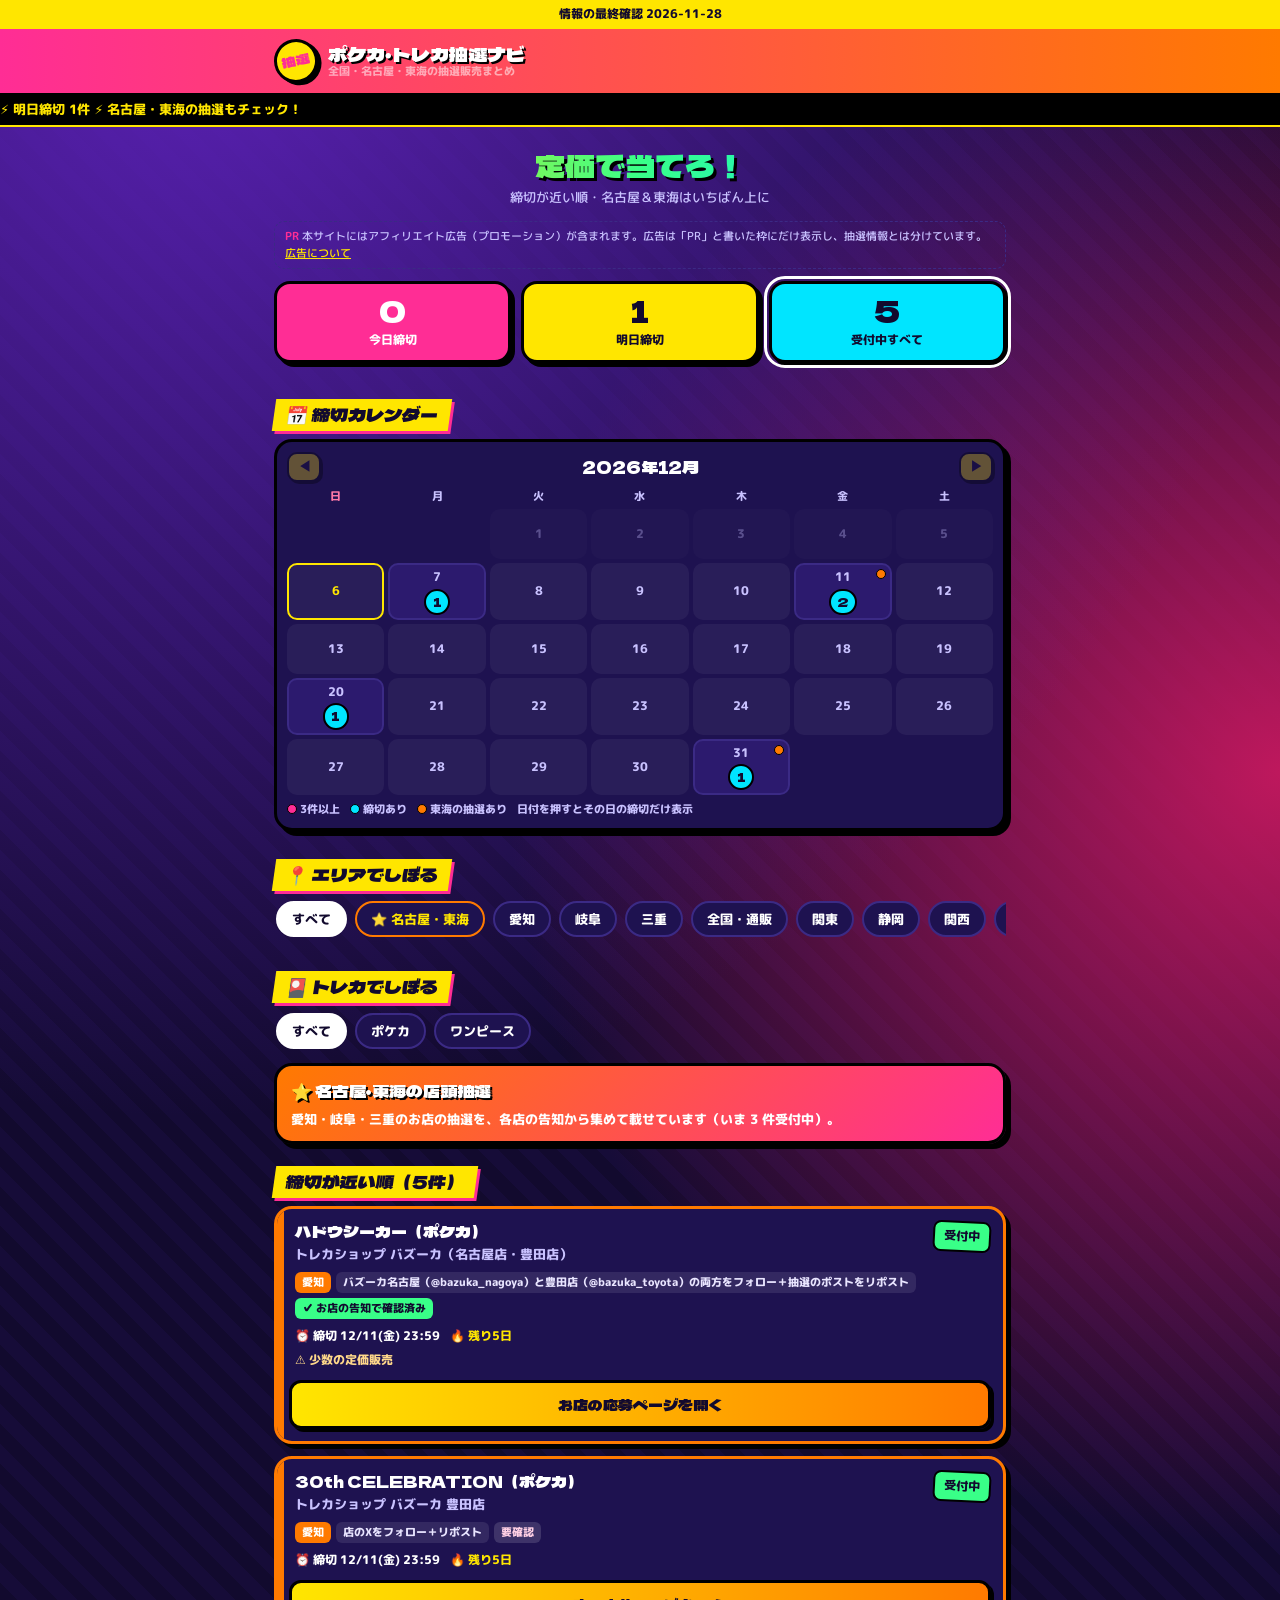
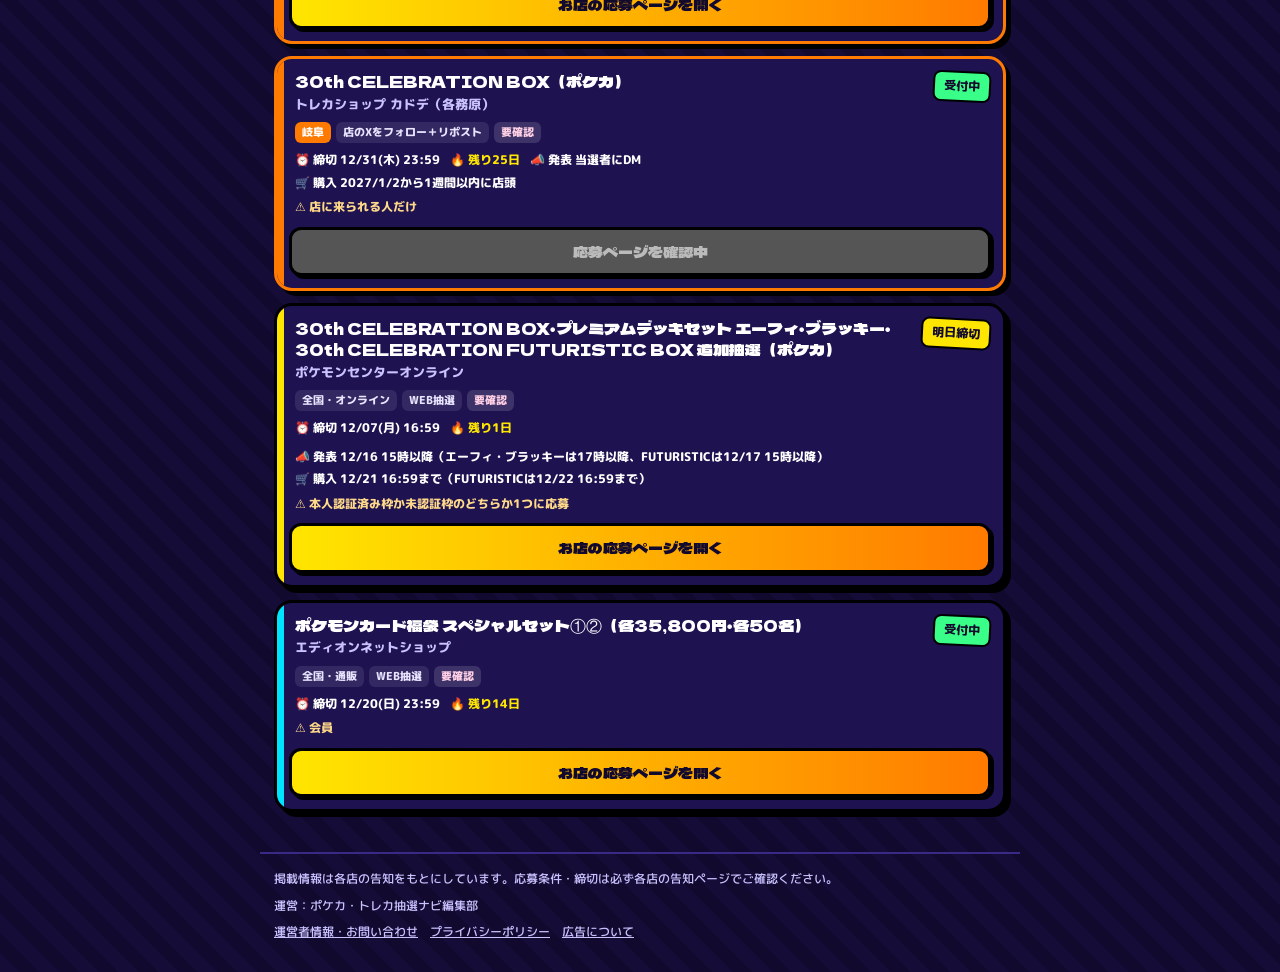
==== commit 07642466: "抽選まとめ巡回 11/28夕：全国+1・東海分を同期（+6） Co-Authored-By: Claude Opus 5.5 <noreply@anthropic.com> Claude-Sessio" ====
--- a/site/index.html
+++ b/site/index.html
@@ -170,7 +170,7 @@
 
 <script>
 // 抽選データ（tools/sync.py が買取ナビの抽選データから作って、ここに埋め込む）
-/*DATA-START*/const DATA={"checked":"2026-11-28","items":[{"pref":"愛知","shop":"HobbyMarket さとう店","item":"神の支配 OP-18（ワンピース）","game":"onepiece","method":"Web応募（LivePocket）","deadline":"2026-11-17","time":"21:00","result":"11/18","buy":"11/21 10:00〜11/23 21:00 店頭"},{"pref":"愛知","shop":"MINT名古屋店","item":"神の支配 OP-18（ワンピース）","game":"onepiece","method":"Googleフォーム","deadline":"2026-11-18","time":"23:59","result":"11/19前後（メール）","buy":"11/28 21:00までに来店","condition":"本人確認は運転免許証・マイナンバーカード","url":"https://x.com/mint_nagoya/status/2121195654290784266","verified":"2026-11-17"},{"pref":"愛知","shop":"MINT名古屋店","item":"ハドウシーカー（ポケカ） 1BOX","game":"pokeca","method":"Googleフォーム（店のXのフォロー＋対象ポストのリポストが必須）","deadline":"2026-11-24","time":"23:59","result":"11/25前後（当選者のみメール）","buy":"12/4 21:00までに来店","condition":"1人1回。本人確認は運転免許証・マイナンバーカード","url":"https://docs.google.com/forms/d/e/1FAIpQLSe1Cg5346OUiENnW8p3FgmO14wir06wnTff-MA3YrniZBb72A/viewform","verified":"2026-11-17"},{"pref":"愛知","shop":"トレカプラザ55 豊田店","item":"神の支配 OP-18（ワンピース）","game":"onepiece","method":"モバイル会員から応募","deadline":"2026-11-18","condition":"モバイル会員の登録が必要。締切の時刻・発表日は告知に記載なし","url":"https://x.com/tp55_revolution/status/2121505896845000984","verified":"2026-11-17"},{"pref":"愛知","shop":"カードボックス 刈谷店","item":"ハドウシーカー（ポケカ）","game":"pokeca","method":"店頭の注意書きを読んでQRコードから応募","deadline":"2026-11-18","condition":"11/2までにポイントカードに入会した人だけ","url":"https://x.com/CARDBOX_KARIYA/status/2117421510269022342","verified":"2026-11-17"},{"pref":"愛知","shop":"TCGショップ193（名駅店・椿店・大須店）","item":"ハドウシーカー（ポケカ） 1BOX","game":"pokeca","method":"Googleフォーム","deadline":"2026-11-19","time":"23:59","result":"当選者のみメール","buy":"11/21〜11/26に支払い、引き取りは7日以内","condition":"10/31までに入会した店頭会員だけ（通販の会員は対象外）。箱のフィルム・外箱なし","url":"https://docs.google.com/forms/d/e/1FAIpQLScyVCz7XSzFQ8L4EWUXfMzbnjYKd2P3TCOXoAjrp3Wy0Md2ag/viewform","verified":"2026-11-17"},{"pref":"愛知","shop":"TSUTAYA ウイングタウン岡崎店","item":"ハドウシーカー（ポケカ） 1BOX","game":"pokeca","method":"LivePocketで応募","deadline":"2026-11-19","time":"23:00","result":"11/23予定（メール）","buy":"11/27〜11/29 店頭","condition":"1人1回。本人確認あり。箱のフィルムは外して渡される","url":"https://livepocket.jp/e/xo13d","verified":"2026-11-17"},{"pref":"愛知","shop":"TSUTAYA 瀬戸店","item":"ハドウシーカー（ポケカ） 1BOX","game":"pokeca","method":"LivePocketで応募","deadline":"2026-11-19","time":"23:00","result":"11/23予定（メール）","buy":"11/27〜11/29 店頭","condition":"1人1回。本人確認あり。箱のフィルムは外して渡される","url":"https://livepocket.jp/e/gjqwb","verified":"2026-11-17"},{"pref":"愛知","shop":"TSUTAYA 春日井店","item":"ハドウシーカー（ポケカ） 1BOX","game":"pokeca","method":"LivePocketで応募","deadline":"2026-11-19","time":"23:00","result":"11/23予定（メール）","buy":"11/27〜11/29 店頭","condition":"1人1回。シリアルコードが必要。本人確認あり","url":"https://livepocket.jp/e/hjv8f","verified":"2026-11-17"},{"pref":"愛知","shop":"TSUTAYA ルビットタウン戸田店","item":"ハドウシーカー（ポケカ） 1BOX","game":"pokeca","method":"LivePocketで応募","deadline":"2026-11-19","time":"23:00","result":"11/23予定（メール）","buy":"11/27〜11/29 店頭","condition":"1人1回。シリアルコードが必要。本人確認あり","url":"https://livepocket.jp/e/pcjvn","verified":"2026-11-17"},{"pref":"愛知","shop":"ブックオフ（名古屋みなと店・新瑞橋駅前店・西友岡崎店）","item":"神の支配 OP-18（ワンピース）","game":"onepiece","method":"各店のXをフォロー＋リポスト","deadline":"2026-11-19","result":"11/20ごろまでにDM（岡崎）","buy":"11/21〜11/22 店頭（岡崎）","condition":"締切の時刻は各店の告知で確認"},{"pref":"愛知","shop":"BOOKOFF PLUS ヨシヅヤ新稲沢店","item":"神の支配 OP-18（ワンピース）","game":"onepiece","method":"店のXをフォロー＋リポスト","deadline":"2026-11-19","result":"11/20（当選者にDM）","buy":"11/21〜11/22 店頭","condition":"Xの抽選だけ（当日の一般販売・郵送なし）。1人1点、シュリンクは外して渡し","url":"https://x.com/bo_inazawa/status/2121198390847676625","verified":"2026-11-17"},{"pref":"愛知・岐阜ほか","shop":"買取王国","item":"ハドウシーカー（ポケカ）","game":"pokeca","method":"Googleフォーム（告知のQRコード）。近くの買取王国を選んで応募","deadline":"2026-11-19","result":"11/26","buy":"11/27〜11/30","condition":"アプリ会員限定。1人15パックまで（1パック200円）。1人1回","url":"https://x.com/okokutore/status/2118924757852958762","verified":"2026-11-17"},{"pref":"愛知","shop":"コーギーアール名古屋店","item":"30th CELEBRATION カードセット9種（ポケカ）","game":"pokeca","method":"店のXをフォロー＋リポスト","deadline":"2026-11-20","time":"23:59","result":"当選者にDM","condition":"全9種セット 10,800円（税込）","url":"https://x.com/corgi_nagoya/status/2120831245215248852","verified":"2026-11-17"},{"pref":"愛知","shop":"BOOKOFF PLUS ヨシヅヤ新稲沢店","item":"ハドウシーカー（ポケカ）","game":"pokeca","method":"店のXをフォロー＋リポスト","deadline":"2026-11-25","result":"11/26（DM）","buy":"11/27〜11/29 店頭","condition":"Xの抽選だけ（当日の一般販売・郵送なし）。1人1点、シュリンクは外して渡し。当選のDMとアカウントを店頭で確認","url":"https://x.com/bo_inazawa/status/2120441870107250752","verified":"2026-11-17"},{"pref":"愛知","shop":"トレカショップ バズーカ（名古屋店・豊田店）","item":"ハドウシーカー（ポケカ）","game":"pokeca","method":"バズーカ名古屋（@bazuka_nagoya）と豊田店（@bazuka_toyota）の両方をフォロー＋抽選のポストをリポスト","deadline":"2026-12-11","time":"23:59","condition":"少数の定価販売","url":"https://x.com/bazuka_nagoya/status/2113583740110909888","verified":"2026-11-17"},{"pref":"愛知","shop":"すまいるキング 岡崎店（カードボックス岡崎店）","item":"ハドウシーカー（ポケカ） 購入権","game":"pokeca","method":"店内に掲示のQRコードから応募（店頭抽選）","deadline":"2026-11-22","time":"23:59","url":"https://x.com/Cardbox_okazaki/status/2117424910691860802","verified":"2026-11-17"},{"pref":"岐阜","shop":"三洋堂トレカ館 中津川店","item":"スペシャルデッキセットMEGA（ポケカ）","game":"pokeca","method":"店のXをフォロー＋リポスト","deadline":"2026-11-17","time":"20:59","result":"11/19（DM）","buy":"11/20〜11/23 店頭","condition":"岐阜・長野に住んでいる人だけ","url":"https://x.com/sanyodoTCG_naka/status/2121151328185663893","verified":"2026-11-17"},{"pref":"岐阜","shop":"草叢BOOKS 各務原店","item":"神の支配 OP-18（ワンピース）","game":"onepiece","method":"店頭掲示のQRコードからLivePocketで応募","deadline":"2026-11-17","time":"21:00","result":"11/18","buy":"11/21〜11/23 店頭（9時〜21時）","condition":"LivePocket会員登録と、店頭の有人カウンターで配るシリアルコードが必要","url":"https://x.com/kusamura_toreca/status/2121030282354598013","verified":"2026-11-17"},{"pref":"岐阜","shop":"王の洞窟 岐南本店","item":"神の支配 OP-18（ワンピース） 1BOX","game":"onepiece","method":"Web応募","deadline":"2026-11-17","time":"21:30","result":"11/18","buy":"11/21〜11/23 店頭受け取りだけ"},{"pref":"岐阜","shop":"TSUTAYA 大垣店","item":"ハドウシーカー（ポケカ） 1BOX","game":"pokeca","method":"LivePocketで応募","deadline":"2026-11-19","time":"23:00","result":"11/23予定（メール）","buy":"11/27〜11/29 店頭","condition":"1人1回。シリアルコードが必要。本人確認あり","url":"https://livepocket.jp/e/r_9mb","verified":"2026-11-17"},{"pref":"岐阜","shop":"トレカショップ カドデ（各務原）","item":"30th CELEBRATION BOX（ポケカ）","game":"pokeca","method":"店のXをフォロー＋リポスト","deadline":"2026-12-31","result":"当選者にDM","buy":"2027/1/2から1週間以内に店頭","condition":"店に来られる人だけ"},{"pref":"三重","shop":"ブックオフ 鈴鹿ハンター店","item":"神の支配 OP-18（ワンピース） 1BOX","game":"onepiece","method":"店のXをフォロー＋リポスト","deadline":"2026-11-19","result":"11/20（XのDM）","buy":"11/21〜11/22 店頭","condition":"直接店頭で受け取れる人だけ。1人1BOX。テープを切って渡し","url":"https://x.com/BOOKOFFsuzuka/status/2120713195040170084","verified":"2026-11-17"},{"pref":"三重","shop":"TSUTAYA 鈴鹿中央通店","item":"ハドウシーカー（ポケカ） 1BOX","game":"pokeca","method":"LivePocketで応募","deadline":"2026-11-19","time":"23:00","result":"11/23予定（メール）","buy":"11/27〜11/29 店頭","condition":"1人1回。シリアルコードが必要。本人確認あり","url":"https://livepocket.jp/e/frcx1","verified":"2026-11-17"},{"pref":"全国・通販","shop":"楽天ブックス","item":"ハドウシーカー・30th CELEBRATION・ストームエメラルダほか（ポケカ）","game":"pokeca","method":"各商品ページからエントリー","deadline":"2026-11-18","time":"23:59","result":"販売開始までにメール","buy":"11/29 10:00〜12/3 23:59（クレジットカード）","condition":"楽天会員。1世帯1名。同じ商品を楽天ブックスで買ったことがある人は無効","url":"https://books.rakuten.co.jp/rb/18537078/","verified":"2026-11-17"},{"pref":"全国・通販","shop":"ドラゴンスター通販","item":"ハドウシーカー（ポケカ）","game":"pokeca","method":"会員の抽選ページから応募","deadline":"2026-11-18","time":"23:59","result":"11/19予定","buy":"11/19〜11/25","url":"https://dorasuta.membercard.jp/lottery"},{"pref":"全国・店舗受け取り","shop":"イエローサブマリン各店","item":"30th CELEBRATION カードセット・ストームエメラルダの再販 購入権（ポケカ）","game":"pokeca","method":"店頭ポスターのQRコード（LivePocket）","deadline":"2026-11-18","time":"20:00","result":"11/22予定","buy":"11/23〜11/25 レシートをもらった店で","condition":"11/15〜11/18の300円以上のレシートとマイナンバーカードが必要。東海の店が対象かは未確認","url":"https://livepocket.jp/e/rnqyh","verified":"2026-11-17"},{"pref":"全国・店舗受け取り","shop":"コジマ（アプリ）","item":"ハドウシーカー（ポケカ） 1BOX","game":"pokeca","method":"コジマアプリから応募","deadline":"2026-11-20","time":"23:59","result":"11/27 0:00（アプリ）","buy":"11/27〜11/29 選んだ店で","condition":"コジマで累計5,000円以上の購入履歴が必要。対象の店は告知で確認","url":"https://www.kojima.net/shop/app/kojima_appli.html"},{"pref":"全国・通販","shop":"駿河屋通販","item":"ハドウシーカー（ポケカ）","game":"pokeca","method":"公式Xをフォロー＋リポストして、応募ページから申し込み","deadline":"2026-11-22","time":"23:59","result":"11/23","buy":"11/23〜11/26に支払い","condition":"マイページ登録が必要。1人1回"},{"pref":"全国・店舗受け取り","shop":"イトーヨーカドー","item":"30th CELEBRATION 再販分（ポケカ）","game":"pokeca","method":"LivePocketで応募","deadline":"2026-11-22","result":"LivePocketからお知らせ（店頭発表なし）","buy":"12/11〜12/13","condition":"受付は11/20から。対象の店は告知で確認","url":"https://x.com/PokeGetInfoMain/status/2122177290872516697"},{"pref":"愛知・岐阜ほか","shop":"買取王国（一宮・春日井・豊橋・可児・豊田・岐阜・大垣・岡崎・多治見ほか）","item":"ストームエメラルダ（ポケカ）","game":"pokeca","method":"Googleフォームから応募","deadline":"2026-11-19","time":"23:59","condition":"応募条件は告知で確認","url":"https://docs.google.com/forms/d/e/1FAIpQLSd-vlKNrXIg5Kf9CGn7VuBkQ0bHYpUPj7yWfzBUvzA-tv6Hog/viewform"},{"pref":"三重","shop":"ブックオフ イオン桑名店","item":"30th CELEBRATION BOX（ポケカ）","game":"pokeca","method":"店のXをフォロー＋リポスト","deadline":"2026-11-19","time":"23:59","condition":"Xアカウントが必要。条件は告知で確認","url":"https://x.com/bookoff_kuwana/status/2122132550210486403"},{"pref":"三重","shop":"三洋堂書店 生桑店（四日市）","item":"プレミアムデッキセット エーフィ・ブラッキー（ポケカ）","game":"pokeca","method":"店のXをフォロー＋リポスト","deadline":"2026-11-20","time":"23:59","url":"https://x.com/sanyodoikuwa/status/2122162750667337900"},{"pref":"愛知","shop":"トレカチャンピオン 大須店（オンライン枠）","item":"ハドウシーカー（ポケカ） 1BOX","game":"pokeca","method":"会員限定。店のXのDMで応募","deadline":"2026-11-22","time":"23:59","result":"11/25（当選者のみDM）","buy":"11/27中に店頭で現金払い","condition":"会員・本人確認。1人1応募","url":"https://x.com/Champion_osu/status/2122087248447393822"},{"pref":"愛知","shop":"トレカチャンピオン 大須店（店頭枠）","item":"ハドウシーカー・ストームエメラルダ・ニンジャスピナー（ポケカ）","game":"pokeca","method":"店頭で応募","deadline":"2026-11-22","time":"21:00","condition":"会員・本人確認","url":"https://x.com/Champion_osu/status/2121928555575787573"},{"pref":"愛知","shop":"トレカチャンピオン 名駅店","item":"ハドウシーカー（ポケカ） 1BOX","game":"pokeca","method":"会員限定。店のXのDMで応募","deadline":"2026-11-22","time":"23:59","result":"11/25（当選者のみDM）","buy":"11/27中に店頭で現金払い","condition":"会員・本人確認。1人1応募","url":"https://x.com/TCmeieki/status/2122162751825199463"},{"pref":"愛知","shop":"トレカチャンピオン 江南店","item":"ハドウシーカー（ポケカ） 1BOX","game":"pokeca","method":"会員限定。店のXのDMで応募","deadline":"2026-11-22","time":"23:59","result":"11/25（当選者のみDM）","buy":"11/27中に店頭で現金払い","condition":"会員。1人1応募","url":"https://x.com/CardKonan/status/2122202495783256517"},{"pref":"愛知","shop":"ビデオインアメリカ 一宮本店（トレカチャンピオン）","item":"ハドウシーカー（ポケカ） 1BOX","game":"pokeca","method":"会員限定。店のXのDMで応募","deadline":"2026-11-22","time":"23:59","result":"11/25（当選者のみDM）","buy":"11/27中に店頭で現金払い","condition":"会員・本人確認。1人1応募","url":"https://x.com/CardIchinomiya/status/2122102353968935364"},{"pref":"愛知","shop":"トレカチャンピオン MEGAドン・キホーテ豊橋店","item":"ハドウシーカー（ポケカ） 1BOX","game":"pokeca","method":"会員限定。店のXのDMで応募","deadline":"2026-11-22","time":"23:59","result":"11/25（当選者のみDM）","buy":"11/27中に店頭で現金払い","condition":"会員・本人確認。1人1応募","url":"https://x.com/cardmegatoyo/status/2122087248162107846"},{"pref":"岐阜","shop":"トレカチャンピオン 各務原店","item":"ハドウシーカー（ポケカ） 1BOX","game":"pokeca","method":"会員限定。店のXのDMで応募","deadline":"2026-11-22","time":"23:59","result":"11/25（当選者のみDM）","buy":"11/27中に店頭で現金払い","condition":"会員・本人確認。1人1応募","url":"https://x.com/kagamigaharaVAC/status/2122094794180903068"},{"pref":"愛知","shop":"トレカダンジョン 稲沢本店","item":"ハドウシーカー（ポケカ）","game":"pokeca","method":"店頭で応募","deadline":"2026-11-23","time":"23:59","condition":"会員・レシートが必要","url":"https://x.com/TCGDungeon/status/2120404083412807826"},{"pref":"愛知","shop":"トレカダンジョンLite 大須店","item":"ハドウシーカー（ポケカ）","game":"pokeca","method":"店頭で応募","deadline":"2026-11-23","time":"23:59","condition":"会員・レシートが必要","url":"https://x.com/TCGDungeon_Osu/status/2120404850135687305"},{"pref":"愛知","shop":"トレカショップ バズーカ 豊田店","item":"30th CELEBRATION（ポケカ）","game":"pokeca","method":"店のXをフォロー＋リポスト","deadline":"2026-12-11","time":"23:59","url":"https://x.com/bazuka_toyota/status/2113582334935208321"},{"pref":"愛知","shop":"カードラボ 名古屋駅前店","item":"30th CELEBRATION 20パック（ポケカ）","game":"pokeca","method":"店のXをフォロー＋キャンペーン投稿をリポスト","deadline":"2026-11-19","result":"11/20〜11/22（当選者にXのDM）","buy":"11/23〜11/29 店頭のみ","condition":"Xアカウントが必要。店頭で受け取れる人のみ。身分証の提示を求められる場合あり。代理購入不可","url":"https://www.c-labo.jp/blog/624695/","verified":"2026-11-18"},{"pref":"岐阜","shop":"三洋堂トレカ館 穂積店","item":"MEGAドリームex・バトルコレクションほか（ポケカ）","game":"pokeca","method":"SNS応募（本人確認）","deadline":"2026-11-18","time":"23:59","url":"https://x.com/sanyodoTCG_hozu/status/2122283546186260591"},{"pref":"岐阜","shop":"カードラボ 岐阜店","item":"ハドウシーカー（ポケカ）","game":"pokeca","method":"オンライン応募（会員・本人確認）","deadline":"2026-11-19","time":"23:59","url":"https://x.com/gifu_labo/status/2122328360957399292"},{"pref":"三重","shop":"お宝市番館 三重本店（おたいち）","item":"30th CELEBRATION・ハドウシーカー（ポケカ）","game":"pokeca","method":"アプリ・SNSで応募（会員）","deadline":"2026-11-20","time":"23:00","url":"https://x.com/otaichimiecard/status/2122292657590587901"},{"pref":"三重","shop":"三洋堂トレカ館 菰野店","item":"ハドウシーカー（ポケカ）","game":"pokeca","method":"オンライン応募（会員・本人確認）","deadline":"2026-11-25","time":"23:59","url":"https://x.com/sanyodoTCG_komo/status/2122582272989855745"},{"pref":"愛知","shop":"トレカマスター 大須万松寺通店","item":"神の支配 OP-18（ワンピース）","game":"onepiece","method":"オンライン応募（会員）","deadline":"2026-11-18","time":"23:59","url":"https://x.com/TCG_Master_Osu/status/2121422874900852980"},{"pref":"愛知","shop":"カードラボ 豊橋店","item":"神の支配 OP-18・PRECIOUS BOX（ワンピース）","game":"onepiece","method":"神の支配は店頭（会員）、PRECIOUS BOXはSNS応募","deadline":"2026-11-18","time":"23:59","url":"https://www.c-labo.jp/shop/toyohashi/blog/624660/"},{"pref":"愛知","shop":"ブックオフ 栄スカイル店","item":"神の支配 OP-18（ワンピース）","game":"onepiece","method":"SNS応募","deadline":"2026-11-19","time":"23:59","url":"https://x.com/botcg_skyle/status/2121125039106064893"},{"pref":"愛知","shop":"ブックオフ 名古屋ヤマナカ新中島店","item":"ヒロインズエディション vol.2（ワンピース）","game":"onepiece","method":"SNS応募（本人確認）","deadline":"2026-11-19","time":"23:59","url":"https://x.com/BOOKOFF_Frante/status/2122634115728240813"},{"pref":"愛知","shop":"お宝市番館 尾張小牧店（おたいち）","item":"神の支配 OP-18（ワンピース）","game":"onepiece","method":"オンライン応募（会員・本人確認）","deadline":"2026-11-19","time":"23:00","url":"https://x.com/otaichikomaki/status/2119966532998713729"},{"pref":"愛知","shop":"トレカチャンピオン 大須店（店頭枠）","item":"神の島の冒険・世界最強の戦士（ワンピース）","game":"onepiece","method":"店頭で応募（会員・本人確認）","deadline":"2026-11-22","time":"21:00","url":"https://x.com/Champion_osu/status/2121928555575787573"},{"pref":"三重","shop":"カードボックス 津店","item":"神の支配 OP-18（ワンピース）","game":"onepiece","method":"SNS応募","deadline":"2026-11-20","time":"22:00","url":"https://shoplottery.e-starbox.com/lottery/entry?code=5vFOi93JoG"},{"pref":"三重","shop":"ブックオフ イオン桑名店","item":"神の支配 OP-18（ワンピース）","game":"onepiece","method":"SNS応募","deadline":"2026-11-19","time":"23:59","url":"https://x.com/bookoff_kuwana/status/2122132543306977721"},{"pref":"三重","shop":"BOOKOFF SUPER BAZAAR 1号四日市日永店","item":"神の支配 OP-18（ワンピース）","game":"onepiece","method":"XでSNS応募","deadline":"2026-11-19","time":"23:59","url":"https://x.com/BO_HINAGA_TCG/status/2122132545844486285"},{"pref":"愛知","shop":"トレカステーション 豊橋店","item":"ハドウシーカー（ポケカ）","game":"pokeca","method":"店頭で応募（会員・本人確認）","deadline":"2026-11-22","time":"23:59","url":"https://x.com/TRSTtoyohashi/status/2122254835026415753"},{"pref":"愛知","shop":"トレカステーション 豊川店","item":"ハドウシーカー（ポケカ）","game":"pokeca","method":"店頭で応募（会員・本人確認）","deadline":"2026-11-22","time":"23:59","url":"https://x.com/tstoyokawa/status/2122259772854665504"},{"pref":"愛知","shop":"トレカステーション 蒲郡三谷店","item":"ハドウシーカー（ポケカ）","game":"pokeca","method":"店頭で応募（会員・本人確認）","deadline":"2026-11-22","time":"23:59","url":"https://x.com/ts_gamagorimiya/status/2122253339844804666"},{"pref":"愛知","shop":"トレカステーション 中島新町店","item":"ハドウシーカー（ポケカ）","game":"pokeca","method":"店頭で応募（会員）","deadline":"2026-11-22","time":"23:59","url":"https://x.com/ts_nakazima/status/2122261663391068401"},{"pref":"愛知","shop":"草叢BOOKS 新守山店","item":"ハドウシーカー（ポケカ）","game":"pokeca","method":"SNS応募","deadline":"2026-11-23","time":"22:00","url":"https://livepocket.jp/e/c3axu"},{"pref":"愛知","shop":"いえろーきゃっと 大曽根店","item":"ハドウシーカー（ポケカ）","game":"pokeca","method":"オンライン応募","deadline":"2026-11-25","time":"15:00","condition":"会員・本人確認","url":"https://x.com/kinekooozone/status/2121141707228205465"},{"pref":"愛知・岐阜・三重ほか","shop":"アピタ・ピアゴ（majica対象店舗）","item":"神の支配 OP-18（ワンピース）","game":"onepiece","method":"店頭で応募（majica会員）","deadline":"2026-11-20","time":"20:00","condition":"会員・本人確認","url":"https://www.majica-net.com/app/"},{"pref":"愛知","shop":"カードラボ 名古屋大須店","item":"30th CELEBRATION 御三家カードセット（ポケカ）","game":"pokeca","method":"SNS応募","deadline":"2026-11-19","time":"23:59","url":"https://www.c-labo.jp/shop/nagoyaoosu/blog/624714/"},{"pref":"愛知","shop":"ブックオフスーパーバザー カインズモール名古屋みなと店","item":"ハドウシーカー（ポケカ）","game":"pokeca","method":"SNS応募","deadline":"2026-11-25","time":"23:59","url":"https://x.com/bookoff_minato/status/2122924304040091961"},{"pref":"岐阜","shop":"王の洞窟 岐南本店","item":"ハドウシーカー（ポケカ）","game":"pokeca","method":"オンライン（SNS応募）","deadline":"2026-11-23","time":"23:59","condition":"会員","url":"https://livepocket.jp/e/pgn_5"},{"pref":"愛知","shop":"三洋堂トレカ館 ららぽーと愛知東郷店","item":"ヒロインズエディション vol.2（ワンピース）","game":"onepiece","method":"X応募","deadline":"2026-11-22","time":"23:59","condition":"本人確認","url":"https://x.com/sanyodoTCG_toug/status/2122935913114480899"},{"pref":"愛知","shop":"カードボックス 安城店（すまいるキング安城店）","item":"ハドウシーカー（ポケカ）","game":"pokeca","method":"オンライン","deadline":"2026-11-22","time":"23:59","result":"2026-11-25","condition":"会員・本人確認","url":"https://toreca-entry.com"},{"pref":"愛知","shop":"晴れる屋2 大須店","item":"ハドウシーカー（ポケカ） BOX購入権","game":"pokeca","method":"WEB抽選（LivePocket・晴れる屋2のLINE会員コードが必要）","deadline":"2026-11-23","time":"23:59","result":"11/24","buy":"11/27〜11/29 応募した店舗の店頭のみ","condition":"1人1回・対象店舗から1店舗のみ・本人確認書類","url":"https://livepocket.jp/e/wfku9"},{"pref":"三重","shop":"晴れる屋2 四日市店","item":"ハドウシーカー（ポケカ） BOX購入権","game":"pokeca","method":"WEB抽選（LivePocket・晴れる屋2のLINE会員コードが必要）","deadline":"2026-11-23","time":"23:59","result":"11/24","buy":"11/27〜11/29 応募した店舗の店頭のみ","condition":"1人1回・対象店舗から1店舗のみ・本人確認書類","url":"https://livepocket.jp/e/wfku9"},{"pref":"愛知","shop":"ブックマーケットエーツー 三河安城店","item":"ハドウシーカー（ポケカ）","game":"pokeca","method":"WEB抽選（LivePocket）","deadline":"2026-11-22","time":"23:59","url":"https://livepocket.jp/e/hwu69"},{"pref":"三重","shop":"三洋堂トレカ館 菰野店","item":"30th CELEBRATION プレミアムデッキセット エーフィ・ブラッキー（ポケカ）","game":"pokeca","method":"SNS応募","deadline":"2026-11-25","time":"23:59","condition":"本人確認","url":"https://x.com/sanyodoTCG_komo/status/2122582272989855745"},{"pref":"愛知・岐阜・三重ほか","shop":"お宝創庫グループ（お宝創庫・おじゃま館・メディオ！・プレイズ一部店舗）","item":"ハドウシーカー（ポケカ） 1BOX","game":"pokeca","method":"アプリ抽選（アプリ会員限定）","deadline":"2026-11-22","time":"23:45","result":"11/25頃","buy":"11/27〜11/29 応募店舗で本人確認","condition":"会員証提示の買い物・買取履歴がある人・1商品1応募","url":"https://www.otakarasouko.com/information/109459977/"},{"pref":"愛知","shop":"トレカ専門店 バトスキ！大須店","item":"神の支配 OP-18（ワンピース）","game":"onepiece","method":"SNS応募","deadline":"2026-11-20","time":"23:59","url":"https://x.com/Batosuki_shop/status/2123366682848833953"},{"pref":"愛知","shop":"駿河屋 名古屋大須トレカ・ボードゲーム館","item":"神の支配 OP-18（ワンピース）","game":"onepiece","method":"SNS応募","deadline":"2026-11-20","time":"23:59","url":"https://x.com/suruga758tb/status/2123249906710175869"},{"pref":"愛知","shop":"トレカマスター 大須万松寺通店","item":"ハドウシーカー（ポケカ） 1BOX","game":"pokeca","method":"アプリ抽選（モバイル会員限定。会員ページのメニュー→抽選申込み）","deadline":"2026-11-24","result":"11/25（水）","buy":"11/27〜11/28","condition":"お一人様1BOXまで・1BOX（30パック）6,000円","url":"https://x.com/TCG_Master_Osu","verified":"2026-11-20"},{"pref":"愛知","shop":"ONE PIECE 麦わらストア 名古屋店","item":"世界最強の戦士 OP-17（ワンピース）","game":"onepiece","method":"WEB抽選（LivePocket・店舗ごとの申込ページ）","deadline":"2026-11-22","time":"23:59","result":"11/23〜11/26中予定","buy":"11/29〜12/6","condition":"店舗ごと1回・1BOX 5,760円・購入時に本人確認","url":"https://www.mugiwara-store.com/news/3131/"},{"pref":"愛知","shop":"トレカキャピタル 豊田本店","item":"30th CELEBRATION BOX（ポケカ）","game":"pokeca","method":"Webフォーム（SMSのURLから応募）","deadline":"2026-11-23","time":"23:59","condition":"会員限定・一人1回・身分証提示必須","url":"https://edion-cp.com/trecapiopen1204"},{"pref":"三重","shop":"カードボックス 津店","item":"ヒロインズエディション vol.2（ワンピース）","game":"onepiece","method":"店頭・会員","deadline":"2026-11-20","time":"22:00","url":"https://cardchusen.com/calendar"},{"pref":"愛知","shop":"トレカキャピタル 豊田本店","item":"神の支配・ヒロインズエディション vol.2・世界最強の戦士・決戦の刻・スタートデッキEX ルフィ&エース・神の島の冒険・蒼海の七傑・ヒロインズエディション・受け継がれる意志（ワンピース）","game":"onepiece","method":"オンライン（Webフォーム）","deadline":"2026-11-23","time":"23:59","condition":"会員・本人確認","url":"https://edion-cp.com/trecapiopen1204"},{"pref":"愛知","shop":"ポケモンセンターナゴヤ","item":"ハドウシーカー（ポケカ）","game":"pokeca","method":"Webフォーム（LINEミニアプリから申込）","deadline":"2026-11-23","time":"23:59","condition":"お一人様1回限り。当選時は指定の時間枠に来店","url":"https://shop.pokemon.co.jp/ja/shop/pokemoncenter-nagoya/news/202611/000710.html"},{"pref":"愛知","shop":"ブックオフ 西友岡崎店","item":"ハドウシーカー（ポケカ）","game":"pokeca","method":"SNS応募","deadline":"2026-11-25","time":"23:59","url":"https://x.com/boc_248okazaki/status/2123329045027017007"},{"pref":"愛知","shop":"ブックオフ 西尾下町店","item":"ハドウシーカー（ポケカ）","game":"pokeca","method":"オンライン","deadline":"2026-11-25","time":"23:59","condition":"会員・本人確認","url":"https://x.com/bookoff_nishio/status/2123686186032283788"},{"pref":"愛知","shop":"ブックオフ 栄スカイル店","item":"ハドウシーカー（ポケカ）","game":"pokeca","method":"SNS応募","deadline":"2026-11-25","time":"23:59","condition":"アプリ・SNS応募・本人確認","url":"https://x.com/botcg_skyle/status/2123682651890749518"},{"pref":"愛知","shop":"トレカプラザ55 豊田店","item":"ハドウシーカー（ポケカ）","game":"pokeca","method":"オンライン","deadline":"2026-11-25","time":"23:59","condition":"会員","url":"https://x.com/tp55_revolution/status/2123599083705352672"},{"pref":"愛知","shop":"ブックオフプラス 名古屋千代田橋店","item":"ハドウシーカー（ポケカ）","game":"pokeca","method":"SNS（X）で応募","deadline":"2026-11-24","time":"13:59","condition":"アプリ・会員・SNS応募","url":"https://x.com/boc_chiyoda1/status/2124696611209318440"},{"pref":"愛知","shop":"トレカチャンピオン 大須店","item":"受け継がれる意志・世界最強の戦士ほか（ワンピース）","game":"onepiece","method":"店頭","deadline":"2026-11-29","time":"21:00","condition":"会員・本人確認","url":"https://x.com/Champion_osu/status/2124491483697037453"},{"pref":"愛知","shop":"CARDBOX 松坂屋とれぱに店","item":"30th CELEBRATION カードセット（ポケカ）","game":"pokeca","method":"店頭","deadline":"2026-11-23","time":"23:59","url":"https://toreca-entry.com/"},{"pref":"愛知","shop":"BOOKSえみたす ピアゴ中村店","item":"ポケカの抽選（商品は要確認）","game":"pokeca","method":"店頭","deadline":"2026-11-26","url":"https://cardchusen.com/pokeka"},{"pref":"愛知","shop":"トレカステーション 蒲郡三谷店","item":"30th CELEBRATION カードセット（ポケカ）","game":"pokeca","method":"店頭で応募","deadline":"2026-11-29","time":"23:59","condition":"会員・本人確認","url":"https://x.com/ts_gamagorimiya/status/2124683408274325683"},{"pref":"愛知","shop":"ブックオフ 新瑞橋駅前店","item":"ポケカの抽選（商品は要確認）","game":"pokeca","deadline":"2026-11-25","time":"23:59","url":"https://cardchusen.com/pokeka"},{"pref":"三重","shop":"ブックオフ イオン桑名店","item":"ハドウシーカー（ポケカ）","game":"pokeca","deadline":"2026-11-25","time":"23:59","url":"https://x.com/bookoff_kuwana/status/2124669264309137898"},{"pref":"三重","shop":"ブックオフスーパーバザー 1号四日市日永店","item":"ハドウシーカー（ポケカ）","game":"pokeca","deadline":"2026-11-25","time":"23:59","url":"https://x.com/BO_HINAGA_TCG/status/2124669268985848249"},{"pref":"三重","shop":"トレカの零式書店 鈴鹿店","item":"ハドウシーカー（ポケカ）","game":"pokeca","deadline":"2026-11-25","time":"23:59","url":"https://x.com/zerosuzukaTCG/status/2124676297934987722"},{"pref":"岐阜","shop":"あそビバ イオンモール岐阜各務原店","item":"ハドウシーカー（ポケカ）","game":"pokeca","deadline":"2026-11-25","time":"23:59","url":"https://x.com/AsovivaTCKagami/status/2124303001515094153"},{"pref":"愛知","shop":"カード・ブランチ 金山店","item":"ハドウシーカー（ポケカ）","game":"pokeca","method":"SNS応募","deadline":"2026-11-24","time":"22:00","url":"https://x.com/cardbrunchkithi/status/2124717488630108456"},{"pref":"愛知","shop":"カード・ブランチ 本山店","item":"ハドウシーカー（ポケカ）","game":"pokeca","method":"SNS応募","deadline":"2026-11-24","time":"22:00","url":"https://x.com/BrunchMotoyama/status/2124721136508502226"},{"pref":"愛知","shop":"ふるいち イオンモール熱田店","item":"神の支配 OP-18（ワンピース）","game":"onepiece","method":"SNS応募","deadline":"2026-11-25","time":"21:00","url":"https://x.com/furu1_AMatsuta/status/2124771766900015367"},{"pref":"愛知","shop":"トレカステーション 豊橋店","item":"世界最強の戦士（ワンピース）","game":"onepiece","method":"LINE抽選","deadline":"2026-11-29","time":"23:59","url":"https://x.com/TRSTtoyohashi/status/2124804045219237934"},{"pref":"三重","shop":"三洋堂トレカ館 生桑店","item":"30th CELEBRATION カードセット（ポケカ）","game":"pokeca","method":"SNS応募","deadline":"2026-11-27","time":"23:59","url":"https://toreca-entry.com/"},{"pref":"愛知","shop":"ブックオフ 名古屋ヤマナカ新中島店","item":"30周年パック（ポケカ）","game":"pokeca","method":"SNS応募","deadline":"2026-11-25","time":"23:59","condition":"アプリ・会員","url":"https://x.com/BOOKOFF_Frante/status/2124769238980391110"},{"pref":"岐阜","shop":"駿河屋 大垣店","item":"ハドウシーカー（ポケカ）","game":"pokeca","method":"オンライン応募","deadline":"2026-11-25","time":"23:59","condition":"会員・本人確認","url":"https://x.com/bm_ohgaki/status/2124782628255772963"},{"pref":"愛知","shop":"トレカステーション 蒲郡三谷店","item":"世界最強の戦士（ワンピース）","game":"onepiece","method":"店頭で応募","deadline":"2026-11-29","time":"23:59","condition":"会員・本人確認","url":"https://x.com/ts_gamagorimiya/status/2124684806114156619"},{"pref":"関東","shop":"キデイランド 光が丘店","item":"ハドウシーカー（ポケカ）","game":"pokeca","method":"LivePocketで応募（会員登録・本人確認）","deadline":"2026-11-18","time":"23:59","result":"11/25","url":"https://livepocket.jp/e/zy35l"},{"pref":"関東","shop":"キデイランド 浦和美園店","item":"ハドウシーカー（ポケカ）","game":"pokeca","method":"LivePocketで応募（会員登録・本人確認）","deadline":"2026-11-18","time":"23:59","result":"11/25","url":"https://livepocket.jp/e/zvv1t"},{"pref":"関東","shop":"キデイランド 二子玉川店","item":"ハドウシーカー（ポケカ）","game":"pokeca","method":"LivePocketで応募（会員登録・本人確認）","deadline":"2026-11-18","time":"23:59","result":"11/25","url":"https://livepocket.jp/e/haqf_"},{"pref":"関東","shop":"キデイランド 吉祥寺店","item":"ハドウシーカー（ポケカ）","game":"pokeca","method":"LivePocketで応募（会員登録・本人確認）","deadline":"2026-11-18","time":"23:59","result":"11/25","url":"https://livepocket.jp/e/4ywaz"},{"pref":"関東","shop":"キデイランド 原宿店","item":"ハドウシーカー（ポケカ）","game":"pokeca","method":"LivePocketで応募（会員登録・本人確認）","deadline":"2026-11-18","time":"23:59","result":"11/25","url":"https://livepocket.jp/e/0d5mm"},{"pref":"関東","shop":"キデイランド ららぽーと湘南平塚店","item":"ハドウシーカー（ポケカ）","game":"pokeca","method":"LivePocketで応募（会員登録・本人確認）","deadline":"2026-11-18","time":"23:59","result":"11/25","url":"https://livepocket.jp/e/dvq8h"},{"pref":"関東","shop":"キデイランド ららぽーと富士見店","item":"ハドウシーカー（ポケカ）","game":"pokeca","method":"LivePocketで応募（会員登録・本人確認）","deadline":"2026-11-18","time":"23:59","result":"11/25","url":"https://livepocket.jp/e/bt6dj"},{"pref":"静岡","shop":"キデイランド 清水店","item":"ハドウシーカー（ポケカ）","game":"pokeca","method":"LivePocketで応募（会員登録・本人確認）","deadline":"2026-11-18","time":"23:59","result":"11/25","url":"https://livepocket.jp/e/og9ju"},{"pref":"関西","shop":"キデイランド 大阪梅田店","item":"ハドウシーカー（ポケカ）","game":"pokeca","method":"LivePocketで応募（会員登録・本人確認）","deadline":"2026-11-18","time":"23:59","result":"11/25","url":"https://livepocket.jp/e/y3yhq"},{"pref":"関西","shop":"キデイランド ららぽーとEXPOCITY店","item":"ハドウシーカー（ポケカ）","game":"pokeca","method":"LivePocketで応募（会員登録・本人確認）","deadline":"2026-11-18","time":"23:59","result":"11/25","url":"https://livepocket.jp/e/spp67"},{"pref":"関西","shop":"キデイランド 京都四条河原町店","item":"ハドウシーカー（ポケカ）","game":"pokeca","method":"LivePocketで応募（会員登録・本人確認）","deadline":"2026-11-18","time":"23:59","result":"11/25","url":"https://livepocket.jp/e/wjgu1"},{"pref":"関西","shop":"キデイランド 堺鉄砲町店","item":"ハドウシーカー（ポケカ）","game":"pokeca","method":"LivePocketで応募（会員登録・本人確認）","deadline":"2026-11-18","time":"23:59","result":"11/25","url":"https://livepocket.jp/e/oj5m1"},{"pref":"関西","shop":"キデイランド 三宮店","item":"ハドウシーカー（ポケカ）","game":"pokeca","method":"LivePocketで応募（会員登録・本人確認）","deadline":"2026-11-18","time":"23:59","result":"11/25","url":"https://livepocket.jp/e/np5on"},{"pref":"関西","shop":"キデイランド 神戸店","item":"ハドウシーカー（ポケカ）","game":"pokeca","method":"LivePocketで応募（会員登録・本人確認）","deadline":"2026-11-18","time":"23:59","result":"11/25","url":"https://livepocket.jp/e/itfa1"},{"pref":"関西","shop":"キデイランド ピオレ姫路店","item":"ハドウシーカー（ポケカ）","game":"pokeca","method":"LivePocketで応募（会員登録・本人確認）","deadline":"2026-11-18","time":"23:59","result":"11/25","url":"https://livepocket.jp/e/qkvd1"},{"pref":"九州","shop":"キデイランド 福岡パルコ店","item":"ハドウシーカー（ポケカ）","game":"pokeca","method":"LivePocketで応募（会員登録・本人確認）","deadline":"2026-11-18","time":"23:59","result":"11/25","url":"https://livepocket.jp/e/0gm0u"},{"pref":"九州","shop":"キデイランド アミュプラザくまもと店","item":"ハドウシーカー（ポケカ）","game":"pokeca","method":"LivePocketで応募（会員登録・本人確認）","deadline":"2026-11-18","time":"23:59","result":"11/25","url":"https://livepocket.jp/e/yg0i2"},{"pref":"九州","shop":"キデイランド アミュプラザおおいた店","item":"ハドウシーカー（ポケカ）","game":"pokeca","method":"LivePocketで応募（会員登録・本人確認）","deadline":"2026-11-18","time":"23:59","result":"11/25","url":"https://livepocket.jp/e/g5ssy"},{"pref":"九州","shop":"キデイランド 鹿児島店","item":"ハドウシーカー（ポケカ）","game":"pokeca","method":"LivePocketで応募（会員登録・本人確認）","deadline":"2026-11-18","time":"23:59","result":"11/25","url":"https://livepocket.jp/e/tqh55"},{"pref":"関東","shop":"カードラボ マルイ海老名店","item":"ハドウシーカー（ポケカ）","game":"pokeca","method":"SNS応募（本人確認）","deadline":"2026-11-19","time":"23:59","result":"11/20","url":"https://www.c-labo.jp/blog/623647/"},{"pref":"全国・通販","shop":"CBトレコロ","item":"ハドウシーカー（ポケカ）","game":"pokeca","method":"会員登録して応募","deadline":"2026-11-23","time":"23:59","url":"https://x.com/pokecasukkyanen/status/2120748994209157494"},{"pref":"関東","shop":"CARDWINGS 八王子駅前店","item":"ハドウシーカー（ポケカ）","game":"pokeca","method":"LivePocketで応募（会員登録・本人確認）","deadline":"2026-11-23","time":"23:59","result":"11/24","url":"https://livepocket.jp/e/l9z_p"},{"pref":"関東","shop":"ブックオフプラス 上野広小路店","item":"ハドウシーカー（ポケカ）","game":"pokeca","method":"SNS応募（アプリ必須）","deadline":"2026-11-24","time":"23:59","result":"11/26","url":"https://x.com/BOOKOFF_ueno/status/2113556043212939558"},{"pref":"全国・通販","shop":"Joshin webショップ","item":"ハドウシーカーほか（ポケカ）","game":"pokeca","method":"対象会員にメールで届く応募ページから","deadline":"2026-11-19","time":"09:59","url":"https://joshinweb.jp/toy/c_chusen.html"},{"pref":"全国・アプリ","shop":"しまむらパーク","item":"ハドウシーカーほか（ポケカ）","game":"pokeca","method":"アプリで応募（応募券5枚が必要）","deadline":"2026-11-22","time":"23:00","result":"11/23予定","url":"https://www.shop-shimamura.com/disp/itemlist/?pre_rsv_icon=1"},{"pref":"全国・店頭","shop":"ザ・ビッグエクストラ（一部店舗）","item":"ハドウシーカー（ポケカ）","game":"pokeca","method":"iAEONアプリのエントリー一覧から応募","deadline":"2026-11-18","time":"23:59","result":"11/26 12時頃","url":"https://nyuka-now.com/archives/2459"},{"pref":"全国・店頭","shop":"古本市場","item":"ハドウシーカー（ポケカ）","game":"pokeca","method":"WEB抽選（当選者は店頭で購入）","deadline":"2026-11-22","time":"23:00","result":"11/25 23時頃","url":"https://www.furu1.net/news/news_information/pkop20261127sl"},{"pref":"全国・通販","shop":"コロコロプレミア","item":"スタートデッキ100 バトルコレクション（ポケカ）","game":"pokeca","method":"WEB抽選（ログインが必要）","deadline":"2026-11-23","time":"23:59","result":"12/9以降","url":"https://lifetunes-mall.jp/shop/form/form.aspx?questionnaire=c3060_pokemoncard100_lot"},{"pref":"全国・通販","shop":"CBトレコロ","item":"30th CELEBRATION（ポケカ）","game":"pokeca","method":"会員登録して応募","deadline":"2026-12-01","time":"23:59","url":"https://toreca-entry.com"},{"pref":"全国・通販","shop":"エクストレカ","item":"ハドウシーカー（ポケカ）","game":"pokeca","method":"会員登録して応募","deadline":"2026-11-26","time":"23:59","url":"https://toreca-entry.com"},{"pref":"全国・通販","shop":"るるなカード","item":"インフェルノX（ポケカ）","game":"pokeca","method":"SNS応募","deadline":"2026-11-22","time":"23:45","result":"11/23 8:00","url":"https://toreca-entry.com"},{"pref":"全国・通販","shop":"オリくじ","item":"ハドウシーカー（ポケカ）","game":"pokeca","method":"会員登録して応募","deadline":"2026-12-04","time":"23:59","url":"https://toreca-entry.com"},{"pref":"全国・通販","shop":"楽天ブックス","item":"神の支配・世界最強の戦士・ヒロインズエディション vol.2（ワンピース）","game":"onepiece","method":"会員で応募","deadline":"2026-11-18","time":"23:59","url":"https://books.rakuten.co.jp/rb/18669675/"},{"pref":"全国・アプリ","shop":"ヤマダデンキ（ヤマダデジタル会員アプリ）","item":"神の支配・神の島の冒険・決戦の刻・世界最強の戦士（ワンピース）","game":"onepiece","method":"アプリで応募（会員）","deadline":"2026-11-18","time":"23:59","url":"https://www.yamada-denki.jp/service/pointservice/digital-kaiin.html"},{"pref":"全国・通販","shop":"DMM通販","item":"蒼海の七傑・神の島の冒険・PRECIOUS BOX（ワンピース）","game":"onepiece","method":"会員で応募","deadline":"2026-11-24","time":"15:00","url":"https://www.dmm.com/mono/hobby/-/detail/=/cid=c260802009_lo2608_3/"},{"pref":"全国・通販","shop":"CARD CREW 通販","item":"神の支配 OP-18（ワンピース）","game":"onepiece","method":"SNS応募","deadline":"2026-11-19","time":"23:59","url":"https://card-crew.com/products/lottery-5fff437dfbf24c89a7d5b41948412a12"},{"pref":"全国・通販","shop":"ドラゴンスター通販","item":"神の支配 OP-18（ワンピース）","game":"onepiece","method":"会員・本人確認で応募","deadline":"2026-11-19","time":"23:59","url":"https://dorasuta.membercard.jp/lottery-entry?ekey=V2daQWQyaENjN3NLc1NUM0xhUm55QT09"},{"pref":"全国・通販","shop":"トレカポート","item":"神の支配 OP-18（ワンピース）","game":"onepiece","method":"SNS応募","deadline":"2026-11-21","time":"10:00","url":"https://www.toreca-port.com/items/166133546"},{"pref":"全国・通販","shop":"エクストレカ","item":"神の支配 OP-18（ワンピース）","game":"onepiece","method":"会員登録して応募","deadline":"2026-11-20","time":"18:00","url":"https://toreca-entry.com"},{"pref":"全国・通販","shop":"プレミアムバンダイ","item":"神の支配 OP-18（ワンピース）","game":"onepiece","method":"アプリ・会員で応募","deadline":"2026-11-22","time":"23:00","url":"https://p-bandai.jp/item/item-1000261368/"},{"pref":"全国・アプリ","shop":"しまむらパーク","item":"世界最強の戦士・受け継がれる意志・ヒロインズエディション vol.2（ワンピース）","game":"onepiece","method":"アプリで応募","deadline":"2026-11-22","time":"23:00","url":"https://www.shop-shimamura.com/item/0162100011161/?cl=211"},{"pref":"全国・アプリ","shop":"DMMマイカ","item":"ハドウシーカー（ポケカ）","game":"pokeca","method":"アプリで応募（会員）","deadline":"2026-11-20","time":"23:59","url":"https://x.com/DMM_Myca/status/2121075592338755706"},{"pref":"全国・通販","shop":"るるなカード","item":"30th CELEBRATION プレミアムデッキセット エーフィ・ブラッキー（ポケカ）","game":"pokeca","method":"オンライン・SNS応募","deadline":"2026-11-26","time":"23:45","url":"https://toreca-entry.com"},{"pref":"全国・オンライン","shop":"ポケパ365","item":"イーブイヒーローズ（ポケカ）","game":"pokeca","method":"オンライン（応募無料）","deadline":"2026-11-30","time":"23:59","url":"https://pokepa365.com/index/?code=ry2f84z7"},{"pref":"全国・通販","shop":"トレカプロ","item":"ハドウシーカー（ポケカ）","game":"pokeca","method":"SNS応募（フォロー＆RP）","deadline":"2026-11-26","time":"23:59","url":"https://x.com/tcgprocojp/status/2119614977212666203"},{"pref":"全国・店頭","shop":"ポケモンセンター各店","item":"ハドウシーカー（ポケカ）","game":"pokeca","method":"LINEミニアプリで抽選（購入時間帯の枠を選んで応募）","deadline":"2026-11-23","time":"23:59","url":"https://shop.pokemon.co.jp/ja/shop/pokemoncenter-megatokyo/news/202611/000709.html"},{"pref":"全国・通販","shop":"セブンネットショッピング","item":"30th CELEBRATION プレミアムデッキセット エーフィ・ブラッキー（ポケカ）","game":"pokeca","method":"WEB抽選","deadline":"2026-11-23","time":"23:59","url":"https://7net.omni7.jp/detail/2190054905.html"},{"pref":"全国・通販","shop":"トレカプラザ55 通販","item":"ハドウシーカー（ポケカ）","game":"pokeca","method":"WEB抽選（Googleフォーム・会員登録が必要）","deadline":"2026-11-22","time":"23:59","url":"https://docs.google.com/forms/d/e/1FAIpQLSeNdQItGyUMs7dhwBfG_MXHz3ytkmwhOmev9BPbJHIjDAjnBQ/viewform"},{"pref":"全国・通販","shop":"福福トレカ 通販","item":"ハドウシーカー（ポケカ）","game":"pokeca","method":"WEB抽選","deadline":"2026-11-22","time":"23:59","url":"https://pokemon.fukufukutoreka.com/lottery/30"},{"pref":"全国・通販","shop":"ToyShop POTATO KING 通販","item":"ハドウシーカー（ポケカ）","game":"pokeca","method":"WEB抽選","deadline":"2026-11-22","time":"23:45","url":"https://potatoking.base.shop/items/166327751"},{"pref":"全国・通販","shop":"WIN-WINトレカ 通販","item":"ストームエメラルダ（ポケカ）","game":"pokeca","method":"WEB抽選","deadline":"2026-11-22","time":"23:45","url":"http://winwintcg.theshop.jp/items/166037093"},{"pref":"全国・通販","shop":"るるなカード","item":"30th CELEBRATION 御三家カードセット（ポケカ）","game":"pokeca","method":"WEB抽選","deadline":"2026-11-22","time":"23:45","url":"https://card.luruna.jp/items/163993835"},{"pref":"全国・通販","shop":"ガンギHOBBYSHOP","item":"ハイクラスパック VSTARユニバース（ポケカ）","game":"pokeca","method":"WEB抽選（会員限定）","deadline":"2026-11-25","time":"23:59","url":"https://www.gangi.co.jp/blog/drawsale-720"},{"pref":"全国・通販","shop":"トレカショップ スキップ 通販店","item":"ハドウシーカー（ポケカ）","game":"pokeca","method":"SNS応募","deadline":"2026-11-21","time":"12:00","url":"https://www.skip-tcg.com/view/news/20261118170202"},{"pref":"全国・店頭","shop":"ONE PIECE 麦わらストア 各店（名古屋店・梅田店など一部除外）","item":"受け継がれる意志（ワンピース）","game":"onepiece","method":"SNS抽選","deadline":"2026-11-22","time":"23:59","url":"https://www.mugiwara-store.com/news/3131/"},{"pref":"全国・店頭","shop":"Joshin（ジョーシン）","item":"神の支配 OP-18（ワンピース）","game":"onepiece","deadline":"2026-11-20","time":"20:00","url":"https://cardchusen.com/onepiece"},{"pref":"全国・通販","shop":"プレミアムバンダイ","item":"世界最強の戦士 OP-17（ワンピース）","game":"onepiece","method":"WEB抽選（当選者にオンライン販売）","deadline":"2026-11-22","time":"23:00","url":"https://p-bandai.jp/item/item-1000261368/"},{"pref":"全国・アプリ","shop":"DMMマイカ","item":"スペシャルデッキセットMEGA メガオーダイル・メガカイリュー・メガゲンガー（ポケカ）","game":"pokeca","method":"アプリ抽選（会員）","deadline":"2026-11-20","time":"23:59","url":"https://cardchusen.com/calendar"},{"pref":"全国・店頭","shop":"Joshin（ジョーシン）","item":"ハドウシーカー（ポケカ）","game":"pokeca","method":"店頭で応募（Joshinアプリが必要）。受付は11/24から","deadline":"2026-11-26","time":"19:00","url":"https://x.com/pokecachan/status/2124038161471041979"},{"pref":"全国・店頭","shop":"ゲオ（GEO）","item":"ハドウシーカー・30th CELEBRATION カードセット（ポケカ）","game":"pokeca","method":"受付は11/30 11:00から","deadline":"2026-12-03","time":"17:59","url":"https://geo-online.co.jp/news/792"},{"pref":"全国・店頭","shop":"HMV 店舗","item":"ハドウシーカー（ポケカ）","game":"pokeca","method":"店頭のQRコードから応募","deadline":"2026-11-22","time":"20:59","url":"https://x.com/pokecachan/status/2123667979833630962"},{"pref":"全国・通販","shop":"フルコンプ","item":"ハドウシーカー（ポケカ）","game":"pokeca","method":"LivePocketで応募","deadline":"2026-11-22","time":"23:59","url":"https://livepocket.jp/e/xovyf"},{"pref":"全国・店頭","shop":"ゲームアーク・宝島","item":"ハドウシーカー（ポケカ）","game":"pokeca","method":"モバイル会員ページから応募","deadline":"2026-11-24","url":"https://x.com/pokecachan/status/2123667979833630962"},{"pref":"全国・店頭","shop":"ポケモンカードラウンジ","item":"ストームエメラルダ（ポケカ）","game":"pokeca","deadline":"2026-11-22","time":"23:59","url":"https://x.com/pokecachan/status/2123667979833630962"},{"pref":"全国・通販","shop":"DMM通販","item":"受け継がれる意志（ワンピース）","game":"onepiece","method":"会員で応募","deadline":"2026-11-24","time":"15:00","url":"https://www.dmm.com/mono/hobby/-/detail/=/cid=c260404065_lo2608_3/"},{"pref":"全国・アプリ","shop":"DMMマイカ","item":"神の支配 OP-18（ワンピース）","game":"onepiece","method":"アプリで応募（会員）","deadline":"2026-11-26","time":"23:59","condition":"会員・レシート","url":"https://x.com/DMM_Myca/status/2123974682168717653"},{"pref":"九州・アプリ","shop":"イオン九州（iAEONアプリ）","item":"スタートデッキ 砂漠の王女と海賊たち（ワンピース）","game":"onepiece","method":"iAEONアプリで応募","deadline":"2026-11-29","time":"23:59","condition":"アプリ・本人確認","url":"https://www.aeon-kyushu.info/customer/information/archives/149"},{"pref":"全国・通販","shop":"セブンネットショッピング","item":"ハドウシーカー（ポケカ）","game":"pokeca","method":"X（SNS）で応募","deadline":"2026-11-23","time":"23:59","condition":"会員・本人確認","url":"https://x.com/7_netshopping/status/2123325414776975485"},{"pref":"全国・通販","shop":"コロコロプレミア","item":"ハドウシーカー（ポケカ）","game":"pokeca","method":"X（SNS）で応募","deadline":"2026-11-23","time":"23:59","condition":"本人確認","url":"https://x.com/LIFETUNES_MALL/status/2122525186222399801"},{"pref":"全国・通販","shop":"CBトレコロ","item":"ストームエメラルダ（ポケカ）","game":"pokeca","method":"通販抽選","deadline":"2026-11-23","time":"23:59","condition":"会員・レシート","url":"https://www.torecolo.jp/shop/t/t19294/"},{"pref":"全国・通販","shop":"ToyShop POTATO KING","item":"30周年パック（ポケカ）","game":"pokeca","method":"通販抽選","deadline":"2026-11-23","time":"23:45","condition":"会員","url":"https://potatoking.base.shop/items/166328202"},{"pref":"全国・オンライン","shop":"晴れる屋2（18店舗一括）","item":"ハドウシーカー（ポケカ）","game":"pokeca","method":"オンライン抽選","deadline":"2026-11-23","time":"23:59","condition":"会員・本人確認","url":"https://toreca-entry.com/"},{"pref":"全国・通販","shop":"ホビビ通販部","item":"ハドウシーカー・30周年系・メガ系ほか（ポケカ）","game":"pokeca","method":"通販抽選（WEBフォーム）","deadline":"2026-11-24","time":"23:59","condition":"会員","url":"https://docs.google.com/forms/d/e/1FAIpQLSdk4rZQucSd84wiobgpWyu9M7SGq-21LuSaCPBxdX_8K_DuEw/viewform"},{"pref":"全国・通販","shop":"るるなカード","item":"30th CELEBRATION（ポケカ）","game":"pokeca","method":"通販抽選","deadline":"2026-11-30","time":"00:00","url":"https://toreca-entry.com/"},{"pref":"全国・アプリ","shop":"ヤマダデンキ（ヤマダデジタル会員アプリ）","item":"30th CELEBRATION カードセット 9種セット（ポケカ）","game":"pokeca","method":"アプリで応募（指定店舗）","deadline":"2026-11-25","time":"23:59","result":"12/9 12時頃","buy":"12/12〜12/18 店頭","condition":"1人1セット","url":"https://www.yamada-denki.jp/service/pointservice/digital-kaiin.html"},{"pref":"全国・オンライン","shop":"ポケモンセンターオンライン","item":"カードイラストフィギュアコレクション 30th CELEBRATION（ポケカ）","game":"pokeca","method":"WEB抽選","deadline":"2026-11-30","time":"16:59","result":"12/4 15:00以降","buy":"12/8 16:59まで","url":"https://www.pokemon-card.com/info/005764.html"},{"pref":"全国・店頭","shop":"イトーヨーカドー・アリオ（一部店舗）","item":"ニンジャスピナー・ムニキスゼロ（ポケカ）","game":"pokeca","method":"店頭のQRコードからLivePocketで応募。受付は11/27から","deadline":"2026-11-29","buy":"12/18〜12/20","url":"https://nyuka-now.com/archives/2459"},{"pref":"全国・店頭","shop":"ホビーステーション","item":"ハドウシーカー（ポケカ）","game":"pokeca","method":"LivePocketで応募（1店舗のみ）","deadline":"2026-11-26","time":"23:59","result":"12/3予定","buy":"12/7〜12/13 店頭","condition":"LivePocket会員","url":"https://livepocket.jp/e/d275s"},{"pref":"全国・店頭","shop":"トレカステーション 各店（一部店舗）","item":"30th CELEBRATION カードセット 9種セット（ポケカ）","game":"pokeca","method":"LivePocketで応募","deadline":"2026-11-29","time":"23:59","result":"12/1予定","buy":"12/4〜12/6 店頭","url":"https://nyuka-now.com/archives/161846"},{"pref":"全国・通販","shop":"トレカプラザ55 通販","item":"30th CELEBRATION カードセット・スターターセットex 3種（ポケカ）","game":"pokeca","method":"WEB抽選（Googleフォーム）","deadline":"2026-11-30","time":"23:59","result":"12/1〜12/2（当選者のみメール）","url":"https://docs.google.com/forms/d/e/1FAIpQLSfMYEQnQHZIXlZXRSR5pLb7glqN5fz9uBp-pVcEjKiMC4VfHg/viewform"},{"pref":"全国・通販","shop":"福福トレカ 通販","item":"30周年パック（ポケカ）","game":"pokeca","method":"WEB抽選","deadline":"2026-11-29","time":"23:59","condition":"会員・レシート","url":"https://pokemon.fukufukutoreka.com/lottery/31"},{"pref":"全国・オンライン","shop":"ローソン（Loppi・HMV&BOOKS online）","item":"30周年 エーフィ・ブラッキーデッキ（ポケカ）","game":"pokeca","method":"アプリ・WEB抽選","deadline":"2026-11-29","time":"23:30","condition":"会員","url":"https://img.hmv.co.jp/cont/online/pkloppicard_lp/"},{"pref":"全国・オンライン","shop":"イオンスタイルオンライン","item":"スターターセットex（ポケカ）","game":"pokeca","method":"WEB抽選","deadline":"2026-11-29","time":"23:59","condition":"会員","url":"https://aeonretail.com/Page/k-lottery_sale_02.aspx"},{"pref":"全国・オンライン","shop":"ポケモンセンターオンライン","item":"ハドウシーカー（ポケカ）","game":"pokeca","method":"SNS応募","deadline":"2026-11-30","time":"16:59","url":"https://www.pokemon-card.com/info/005764.html"},{"pref":"全国・オンライン","shop":"DMMマイカ","item":"ハドウシーカー（ポケカ）","game":"pokeca","method":"X（SNS）応募","deadline":"2026-12-03","time":"23:59","condition":"SNS応募","url":"https://myca.dmm.com/campaign/k29-4t-8r"},{"pref":"全国・通販","shop":"エディオンネットショップ","item":"ポケモンカード福袋 スペシャルセット①②（各35,800円・各50名）","game":"pokeca","method":"WEB抽選","deadline":"2026-12-20","time":"23:59","condition":"会員","url":"https://edion-cp.com/edionnet01031"},{"pref":"全国・通販","shop":"トレカスタイル（DANDAN BASE店）","item":"インフェルノX（ポケカ）","game":"pokeca","method":"BASEで応募","deadline":"2026-11-30","time":"23:59","url":"https://gamesearch.base.ec/items/166839254"}]};/*DATA-END*/
+/*DATA-START*/const DATA={"checked":"2026-11-28","items":[{"pref":"愛知","shop":"HobbyMarket さとう店","item":"神の支配 OP-18（ワンピース）","game":"onepiece","method":"Web応募（LivePocket）","deadline":"2026-11-17","time":"21:00","result":"11/18","buy":"11/21 10:00〜11/23 21:00 店頭"},{"pref":"愛知","shop":"MINT名古屋店","item":"神の支配 OP-18（ワンピース）","game":"onepiece","method":"Googleフォーム","deadline":"2026-11-18","time":"23:59","result":"11/19前後（メール）","buy":"11/28 21:00までに来店","condition":"本人確認は運転免許証・マイナンバーカード","url":"https://x.com/mint_nagoya/status/2121195654290784266","verified":"2026-11-17"},{"pref":"愛知","shop":"MINT名古屋店","item":"ハドウシーカー（ポケカ） 1BOX","game":"pokeca","method":"Googleフォーム（店のXのフォロー＋対象ポストのリポストが必須）","deadline":"2026-11-24","time":"23:59","result":"11/25前後（当選者のみメール）","buy":"12/4 21:00までに来店","condition":"1人1回。本人確認は運転免許証・マイナンバーカード","url":"https://docs.google.com/forms/d/e/1FAIpQLSe1Cg5346OUiENnW8p3FgmO14wir06wnTff-MA3YrniZBb72A/viewform","verified":"2026-11-17"},{"pref":"愛知","shop":"トレカプラザ55 豊田店","item":"神の支配 OP-18（ワンピース）","game":"onepiece","method":"モバイル会員から応募","deadline":"2026-11-18","condition":"モバイル会員の登録が必要。締切の時刻・発表日は告知に記載なし","url":"https://x.com/tp55_revolution/status/2121505896845000984","verified":"2026-11-17"},{"pref":"愛知","shop":"カードボックス 刈谷店","item":"ハドウシーカー（ポケカ）","game":"pokeca","method":"店頭の注意書きを読んでQRコードから応募","deadline":"2026-11-18","condition":"11/2までにポイントカードに入会した人だけ","url":"https://x.com/CARDBOX_KARIYA/status/2117421510269022342","verified":"2026-11-17"},{"pref":"愛知","shop":"TCGショップ193（名駅店・椿店・大須店）","item":"ハドウシーカー（ポケカ） 1BOX","game":"pokeca","method":"Googleフォーム","deadline":"2026-11-19","time":"23:59","result":"当選者のみメール","buy":"11/21〜11/26に支払い、引き取りは7日以内","condition":"10/31までに入会した店頭会員だけ（通販の会員は対象外）。箱のフィルム・外箱なし","url":"https://docs.google.com/forms/d/e/1FAIpQLScyVCz7XSzFQ8L4EWUXfMzbnjYKd2P3TCOXoAjrp3Wy0Md2ag/viewform","verified":"2026-11-17"},{"pref":"愛知","shop":"TSUTAYA ウイングタウン岡崎店","item":"ハドウシーカー（ポケカ） 1BOX","game":"pokeca","method":"LivePocketで応募","deadline":"2026-11-19","time":"23:00","result":"11/23予定（メール）","buy":"11/27〜11/29 店頭","condition":"1人1回。本人確認あり。箱のフィルムは外して渡される","url":"https://livepocket.jp/e/xo13d","verified":"2026-11-17"},{"pref":"愛知","shop":"TSUTAYA 瀬戸店","item":"ハドウシーカー（ポケカ） 1BOX","game":"pokeca","method":"LivePocketで応募","deadline":"2026-11-19","time":"23:00","result":"11/23予定（メール）","buy":"11/27〜11/29 店頭","condition":"1人1回。本人確認あり。箱のフィルムは外して渡される","url":"https://livepocket.jp/e/gjqwb","verified":"2026-11-17"},{"pref":"愛知","shop":"TSUTAYA 春日井店","item":"ハドウシーカー（ポケカ） 1BOX","game":"pokeca","method":"LivePocketで応募","deadline":"2026-11-19","time":"23:00","result":"11/23予定（メール）","buy":"11/27〜11/29 店頭","condition":"1人1回。シリアルコードが必要。本人確認あり","url":"https://livepocket.jp/e/hjv8f","verified":"2026-11-17"},{"pref":"愛知","shop":"TSUTAYA ルビットタウン戸田店","item":"ハドウシーカー（ポケカ） 1BOX","game":"pokeca","method":"LivePocketで応募","deadline":"2026-11-19","time":"23:00","result":"11/23予定（メール）","buy":"11/27〜11/29 店頭","condition":"1人1回。シリアルコードが必要。本人確認あり","url":"https://livepocket.jp/e/pcjvn","verified":"2026-11-17"},{"pref":"愛知","shop":"ブックオフ（名古屋みなと店・新瑞橋駅前店・西友岡崎店）","item":"神の支配 OP-18（ワンピース）","game":"onepiece","method":"各店のXをフォロー＋リポスト","deadline":"2026-11-19","result":"11/20ごろまでにDM（岡崎）","buy":"11/21〜11/22 店頭（岡崎）","condition":"締切の時刻は各店の告知で確認"},{"pref":"愛知","shop":"BOOKOFF PLUS ヨシヅヤ新稲沢店","item":"神の支配 OP-18（ワンピース）","game":"onepiece","method":"店のXをフォロー＋リポスト","deadline":"2026-11-19","result":"11/20（当選者にDM）","buy":"11/21〜11/22 店頭","condition":"Xの抽選だけ（当日の一般販売・郵送なし）。1人1点、シュリンクは外して渡し","url":"https://x.com/bo_inazawa/status/2121198390847676625","verified":"2026-11-17"},{"pref":"愛知・岐阜ほか","shop":"買取王国","item":"ハドウシーカー（ポケカ）","game":"pokeca","method":"Googleフォーム（告知のQRコード）。近くの買取王国を選んで応募","deadline":"2026-11-19","result":"11/26","buy":"11/27〜11/30","condition":"アプリ会員限定。1人15パックまで（1パック200円）。1人1回","url":"https://x.com/okokutore/status/2118924757852958762","verified":"2026-11-17"},{"pref":"愛知","shop":"コーギーアール名古屋店","item":"30th CELEBRATION カードセット9種（ポケカ）","game":"pokeca","method":"店のXをフォロー＋リポスト","deadline":"2026-11-20","time":"23:59","result":"当選者にDM","condition":"全9種セット 10,800円（税込）","url":"https://x.com/corgi_nagoya/status/2120831245215248852","verified":"2026-11-17"},{"pref":"愛知","shop":"BOOKOFF PLUS ヨシヅヤ新稲沢店","item":"ハドウシーカー（ポケカ）","game":"pokeca","method":"店のXをフォロー＋リポスト","deadline":"2026-11-25","result":"11/26（DM）","buy":"11/27〜11/29 店頭","condition":"Xの抽選だけ（当日の一般販売・郵送なし）。1人1点、シュリンクは外して渡し。当選のDMとアカウントを店頭で確認","url":"https://x.com/bo_inazawa/status/2120441870107250752","verified":"2026-11-17"},{"pref":"愛知","shop":"トレカショップ バズーカ（名古屋店・豊田店）","item":"ハドウシーカー（ポケカ）","game":"pokeca","method":"バズーカ名古屋（@bazuka_nagoya）と豊田店（@bazuka_toyota）の両方をフォロー＋抽選のポストをリポスト","deadline":"2026-12-11","time":"23:59","condition":"少数の定価販売","url":"https://x.com/bazuka_nagoya/status/2113583740110909888","verified":"2026-11-17"},{"pref":"愛知","shop":"すまいるキング 岡崎店（カードボックス岡崎店）","item":"ハドウシーカー（ポケカ） 購入権","game":"pokeca","method":"店内に掲示のQRコードから応募（店頭抽選）","deadline":"2026-11-22","time":"23:59","url":"https://x.com/Cardbox_okazaki/status/2117424910691860802","verified":"2026-11-17"},{"pref":"岐阜","shop":"三洋堂トレカ館 中津川店","item":"スペシャルデッキセットMEGA（ポケカ）","game":"pokeca","method":"店のXをフォロー＋リポスト","deadline":"2026-11-17","time":"20:59","result":"11/19（DM）","buy":"11/20〜11/23 店頭","condition":"岐阜・長野に住んでいる人だけ","url":"https://x.com/sanyodoTCG_naka/status/2121151328185663893","verified":"2026-11-17"},{"pref":"岐阜","shop":"草叢BOOKS 各務原店","item":"神の支配 OP-18（ワンピース）","game":"onepiece","method":"店頭掲示のQRコードからLivePocketで応募","deadline":"2026-11-17","time":"21:00","result":"11/18","buy":"11/21〜11/23 店頭（9時〜21時）","condition":"LivePocket会員登録と、店頭の有人カウンターで配るシリアルコードが必要","url":"https://x.com/kusamura_toreca/status/2121030282354598013","verified":"2026-11-17"},{"pref":"岐阜","shop":"王の洞窟 岐南本店","item":"神の支配 OP-18（ワンピース） 1BOX","game":"onepiece","method":"Web応募","deadline":"2026-11-17","time":"21:30","result":"11/18","buy":"11/21〜11/23 店頭受け取りだけ"},{"pref":"岐阜","shop":"TSUTAYA 大垣店","item":"ハドウシーカー（ポケカ） 1BOX","game":"pokeca","method":"LivePocketで応募","deadline":"2026-11-19","time":"23:00","result":"11/23予定（メール）","buy":"11/27〜11/29 店頭","condition":"1人1回。シリアルコードが必要。本人確認あり","url":"https://livepocket.jp/e/r_9mb","verified":"2026-11-17"},{"pref":"岐阜","shop":"トレカショップ カドデ（各務原）","item":"30th CELEBRATION BOX（ポケカ）","game":"pokeca","method":"店のXをフォロー＋リポスト","deadline":"2026-12-31","result":"当選者にDM","buy":"2027/1/2から1週間以内に店頭","condition":"店に来られる人だけ"},{"pref":"三重","shop":"ブックオフ 鈴鹿ハンター店","item":"神の支配 OP-18（ワンピース） 1BOX","game":"onepiece","method":"店のXをフォロー＋リポスト","deadline":"2026-11-19","result":"11/20（XのDM）","buy":"11/21〜11/22 店頭","condition":"直接店頭で受け取れる人だけ。1人1BOX。テープを切って渡し","url":"https://x.com/BOOKOFFsuzuka/status/2120713195040170084","verified":"2026-11-17"},{"pref":"三重","shop":"TSUTAYA 鈴鹿中央通店","item":"ハドウシーカー（ポケカ） 1BOX","game":"pokeca","method":"LivePocketで応募","deadline":"2026-11-19","time":"23:00","result":"11/23予定（メール）","buy":"11/27〜11/29 店頭","condition":"1人1回。シリアルコードが必要。本人確認あり","url":"https://livepocket.jp/e/frcx1","verified":"2026-11-17"},{"pref":"全国・通販","shop":"楽天ブックス","item":"ハドウシーカー・30th CELEBRATION・ストームエメラルダほか（ポケカ）","game":"pokeca","method":"各商品ページからエントリー","deadline":"2026-11-18","time":"23:59","result":"販売開始までにメール","buy":"11/29 10:00〜12/3 23:59（クレジットカード）","condition":"楽天会員。1世帯1名。同じ商品を楽天ブックスで買ったことがある人は無効","url":"https://books.rakuten.co.jp/rb/18537078/","verified":"2026-11-17"},{"pref":"全国・通販","shop":"ドラゴンスター通販","item":"ハドウシーカー（ポケカ）","game":"pokeca","method":"会員の抽選ページから応募","deadline":"2026-11-18","time":"23:59","result":"11/19予定","buy":"11/19〜11/25","url":"https://dorasuta.membercard.jp/lottery"},{"pref":"全国・店舗受け取り","shop":"イエローサブマリン各店","item":"30th CELEBRATION カードセット・ストームエメラルダの再販 購入権（ポケカ）","game":"pokeca","method":"店頭ポスターのQRコード（LivePocket）","deadline":"2026-11-18","time":"20:00","result":"11/22予定","buy":"11/23〜11/25 レシートをもらった店で","condition":"11/15〜11/18の300円以上のレシートとマイナンバーカードが必要。東海の店が対象かは未確認","url":"https://livepocket.jp/e/rnqyh","verified":"2026-11-17"},{"pref":"全国・店舗受け取り","shop":"コジマ（アプリ）","item":"ハドウシーカー（ポケカ） 1BOX","game":"pokeca","method":"コジマアプリから応募","deadline":"2026-11-20","time":"23:59","result":"11/27 0:00（アプリ）","buy":"11/27〜11/29 選んだ店で","condition":"コジマで累計5,000円以上の購入履歴が必要。対象の店は告知で確認","url":"https://www.kojima.net/shop/app/kojima_appli.html"},{"pref":"全国・通販","shop":"駿河屋通販","item":"ハドウシーカー（ポケカ）","game":"pokeca","method":"公式Xをフォロー＋リポストして、応募ページから申し込み","deadline":"2026-11-22","time":"23:59","result":"11/23","buy":"11/23〜11/26に支払い","condition":"マイページ登録が必要。1人1回"},{"pref":"全国・店舗受け取り","shop":"イトーヨーカドー","item":"30th CELEBRATION 再販分（ポケカ）","game":"pokeca","method":"LivePocketで応募","deadline":"2026-11-22","result":"LivePocketからお知らせ（店頭発表なし）","buy":"12/11〜12/13","condition":"受付は11/20から。対象の店は告知で確認","url":"https://x.com/PokeGetInfoMain/status/2122177290872516697"},{"pref":"愛知・岐阜ほか","shop":"買取王国（一宮・春日井・豊橋・可児・豊田・岐阜・大垣・岡崎・多治見ほか）","item":"ストームエメラルダ（ポケカ）","game":"pokeca","method":"Googleフォームから応募","deadline":"2026-11-19","time":"23:59","condition":"応募条件は告知で確認","url":"https://docs.google.com/forms/d/e/1FAIpQLSd-vlKNrXIg5Kf9CGn7VuBkQ0bHYpUPj7yWfzBUvzA-tv6Hog/viewform"},{"pref":"三重","shop":"ブックオフ イオン桑名店","item":"30th CELEBRATION BOX（ポケカ）","game":"pokeca","method":"店のXをフォロー＋リポスト","deadline":"2026-11-19","time":"23:59","condition":"Xアカウントが必要。条件は告知で確認","url":"https://x.com/bookoff_kuwana/status/2122132550210486403"},{"pref":"三重","shop":"三洋堂書店 生桑店（四日市）","item":"プレミアムデッキセット エーフィ・ブラッキー（ポケカ）","game":"pokeca","method":"店のXをフォロー＋リポスト","deadline":"2026-11-20","time":"23:59","url":"https://x.com/sanyodoikuwa/status/2122162750667337900"},{"pref":"愛知","shop":"トレカチャンピオン 大須店（オンライン枠）","item":"ハドウシーカー（ポケカ） 1BOX","game":"pokeca","method":"会員限定。店のXのDMで応募","deadline":"2026-11-22","time":"23:59","result":"11/25（当選者のみDM）","buy":"11/27中に店頭で現金払い","condition":"会員・本人確認。1人1応募","url":"https://x.com/Champion_osu/status/2122087248447393822"},{"pref":"愛知","shop":"トレカチャンピオン 大須店（店頭枠）","item":"ハドウシーカー・ストームエメラルダ・ニンジャスピナー（ポケカ）","game":"pokeca","method":"店頭で応募","deadline":"2026-11-22","time":"21:00","condition":"会員・本人確認","url":"https://x.com/Champion_osu/status/2121928555575787573"},{"pref":"愛知","shop":"トレカチャンピオン 名駅店","item":"ハドウシーカー（ポケカ） 1BOX","game":"pokeca","method":"会員限定。店のXのDMで応募","deadline":"2026-11-22","time":"23:59","result":"11/25（当選者のみDM）","buy":"11/27中に店頭で現金払い","condition":"会員・本人確認。1人1応募","url":"https://x.com/TCmeieki/status/2122162751825199463"},{"pref":"愛知","shop":"トレカチャンピオン 江南店","item":"ハドウシーカー（ポケカ） 1BOX","game":"pokeca","method":"会員限定。店のXのDMで応募","deadline":"2026-11-22","time":"23:59","result":"11/25（当選者のみDM）","buy":"11/27中に店頭で現金払い","condition":"会員。1人1応募","url":"https://x.com/CardKonan/status/2122202495783256517"},{"pref":"愛知","shop":"ビデオインアメリカ 一宮本店（トレカチャンピオン）","item":"ハドウシーカー（ポケカ） 1BOX","game":"pokeca","method":"会員限定。店のXのDMで応募","deadline":"2026-11-22","time":"23:59","result":"11/25（当選者のみDM）","buy":"11/27中に店頭で現金払い","condition":"会員・本人確認。1人1応募","url":"https://x.com/CardIchinomiya/status/2122102353968935364"},{"pref":"愛知","shop":"トレカチャンピオン MEGAドン・キホーテ豊橋店","item":"ハドウシーカー（ポケカ） 1BOX","game":"pokeca","method":"会員限定。店のXのDMで応募","deadline":"2026-11-22","time":"23:59","result":"11/25（当選者のみDM）","buy":"11/27中に店頭で現金払い","condition":"会員・本人確認。1人1応募","url":"https://x.com/cardmegatoyo/status/2122087248162107846"},{"pref":"岐阜","shop":"トレカチャンピオン 各務原店","item":"ハドウシーカー（ポケカ） 1BOX","game":"pokeca","method":"会員限定。店のXのDMで応募","deadline":"2026-11-22","time":"23:59","result":"11/25（当選者のみDM）","buy":"11/27中に店頭で現金払い","condition":"会員・本人確認。1人1応募","url":"https://x.com/kagamigaharaVAC/status/2122094794180903068"},{"pref":"愛知","shop":"トレカダンジョン 稲沢本店","item":"ハドウシーカー（ポケカ）","game":"pokeca","method":"店頭で応募","deadline":"2026-11-23","time":"23:59","condition":"会員・レシートが必要","url":"https://x.com/TCGDungeon/status/2120404083412807826"},{"pref":"愛知","shop":"トレカダンジョンLite 大須店","item":"ハドウシーカー（ポケカ）","game":"pokeca","method":"店頭で応募","deadline":"2026-11-23","time":"23:59","condition":"会員・レシートが必要","url":"https://x.com/TCGDungeon_Osu/status/2120404850135687305"},{"pref":"愛知","shop":"トレカショップ バズーカ 豊田店","item":"30th CELEBRATION（ポケカ）","game":"pokeca","method":"店のXをフォロー＋リポスト","deadline":"2026-12-11","time":"23:59","url":"https://x.com/bazuka_toyota/status/2113582334935208321"},{"pref":"愛知","shop":"カードラボ 名古屋駅前店","item":"30th CELEBRATION 20パック（ポケカ）","game":"pokeca","method":"店のXをフォロー＋キャンペーン投稿をリポスト","deadline":"2026-11-19","result":"11/20〜11/22（当選者にXのDM）","buy":"11/23〜11/29 店頭のみ","condition":"Xアカウントが必要。店頭で受け取れる人のみ。身分証の提示を求められる場合あり。代理購入不可","url":"https://www.c-labo.jp/blog/624695/","verified":"2026-11-18"},{"pref":"岐阜","shop":"三洋堂トレカ館 穂積店","item":"MEGAドリームex・バトルコレクションほか（ポケカ）","game":"pokeca","method":"SNS応募（本人確認）","deadline":"2026-11-18","time":"23:59","url":"https://x.com/sanyodoTCG_hozu/status/2122283546186260591"},{"pref":"岐阜","shop":"カードラボ 岐阜店","item":"ハドウシーカー（ポケカ）","game":"pokeca","method":"オンライン応募（会員・本人確認）","deadline":"2026-11-19","time":"23:59","url":"https://x.com/gifu_labo/status/2122328360957399292"},{"pref":"三重","shop":"お宝市番館 三重本店（おたいち）","item":"30th CELEBRATION・ハドウシーカー（ポケカ）","game":"pokeca","method":"アプリ・SNSで応募（会員）","deadline":"2026-11-20","time":"23:00","url":"https://x.com/otaichimiecard/status/2122292657590587901"},{"pref":"三重","shop":"三洋堂トレカ館 菰野店","item":"ハドウシーカー（ポケカ）","game":"pokeca","method":"オンライン応募（会員・本人確認）","deadline":"2026-11-25","time":"23:59","url":"https://x.com/sanyodoTCG_komo/status/2122582272989855745"},{"pref":"愛知","shop":"トレカマスター 大須万松寺通店","item":"神の支配 OP-18（ワンピース）","game":"onepiece","method":"オンライン応募（会員）","deadline":"2026-11-18","time":"23:59","url":"https://x.com/TCG_Master_Osu/status/2121422874900852980"},{"pref":"愛知","shop":"カードラボ 豊橋店","item":"神の支配 OP-18・PRECIOUS BOX（ワンピース）","game":"onepiece","method":"神の支配は店頭（会員）、PRECIOUS BOXはSNS応募","deadline":"2026-11-18","time":"23:59","url":"https://www.c-labo.jp/shop/toyohashi/blog/624660/"},{"pref":"愛知","shop":"ブックオフ 栄スカイル店","item":"神の支配 OP-18（ワンピース）","game":"onepiece","method":"SNS応募","deadline":"2026-11-19","time":"23:59","url":"https://x.com/botcg_skyle/status/2121125039106064893"},{"pref":"愛知","shop":"ブックオフ 名古屋ヤマナカ新中島店","item":"ヒロインズエディション vol.2（ワンピース）","game":"onepiece","method":"SNS応募（本人確認）","deadline":"2026-11-19","time":"23:59","url":"https://x.com/BOOKOFF_Frante/status/2122634115728240813"},{"pref":"愛知","shop":"お宝市番館 尾張小牧店（おたいち）","item":"神の支配 OP-18（ワンピース）","game":"onepiece","method":"オンライン応募（会員・本人確認）","deadline":"2026-11-19","time":"23:00","url":"https://x.com/otaichikomaki/status/2119966532998713729"},{"pref":"愛知","shop":"トレカチャンピオン 大須店（店頭枠）","item":"神の島の冒険・世界最強の戦士（ワンピース）","game":"onepiece","method":"店頭で応募（会員・本人確認）","deadline":"2026-11-22","time":"21:00","url":"https://x.com/Champion_osu/status/2121928555575787573"},{"pref":"三重","shop":"カードボックス 津店","item":"神の支配 OP-18（ワンピース）","game":"onepiece","method":"SNS応募","deadline":"2026-11-20","time":"22:00","url":"https://shoplottery.e-starbox.com/lottery/entry?code=5vFOi93JoG"},{"pref":"三重","shop":"ブックオフ イオン桑名店","item":"神の支配 OP-18（ワンピース）","game":"onepiece","method":"SNS応募","deadline":"2026-11-19","time":"23:59","url":"https://x.com/bookoff_kuwana/status/2122132543306977721"},{"pref":"三重","shop":"BOOKOFF SUPER BAZAAR 1号四日市日永店","item":"神の支配 OP-18（ワンピース）","game":"onepiece","method":"XでSNS応募","deadline":"2026-11-19","time":"23:59","url":"https://x.com/BO_HINAGA_TCG/status/2122132545844486285"},{"pref":"愛知","shop":"トレカステーション 豊橋店","item":"ハドウシーカー（ポケカ）","game":"pokeca","method":"店頭で応募（会員・本人確認）","deadline":"2026-11-22","time":"23:59","url":"https://x.com/TRSTtoyohashi/status/2122254835026415753"},{"pref":"愛知","shop":"トレカステーション 豊川店","item":"ハドウシーカー（ポケカ）","game":"pokeca","method":"店頭で応募（会員・本人確認）","deadline":"2026-11-22","time":"23:59","url":"https://x.com/tstoyokawa/status/2122259772854665504"},{"pref":"愛知","shop":"トレカステーション 蒲郡三谷店","item":"ハドウシーカー（ポケカ）","game":"pokeca","method":"店頭で応募（会員・本人確認）","deadline":"2026-11-22","time":"23:59","url":"https://x.com/ts_gamagorimiya/status/2122253339844804666"},{"pref":"愛知","shop":"トレカステーション 中島新町店","item":"ハドウシーカー（ポケカ）","game":"pokeca","method":"店頭で応募（会員）","deadline":"2026-11-22","time":"23:59","url":"https://x.com/ts_nakazima/status/2122261663391068401"},{"pref":"愛知","shop":"草叢BOOKS 新守山店","item":"ハドウシーカー（ポケカ）","game":"pokeca","method":"SNS応募","deadline":"2026-11-23","time":"22:00","url":"https://livepocket.jp/e/c3axu"},{"pref":"愛知","shop":"いえろーきゃっと 大曽根店","item":"ハドウシーカー（ポケカ）","game":"pokeca","method":"オンライン応募","deadline":"2026-11-25","time":"15:00","condition":"会員・本人確認","url":"https://x.com/kinekooozone/status/2121141707228205465"},{"pref":"愛知・岐阜・三重ほか","shop":"アピタ・ピアゴ（majica対象店舗）","item":"神の支配 OP-18（ワンピース）","game":"onepiece","method":"店頭で応募（majica会員）","deadline":"2026-11-20","time":"20:00","condition":"会員・本人確認","url":"https://www.majica-net.com/app/"},{"pref":"愛知","shop":"カードラボ 名古屋大須店","item":"30th CELEBRATION 御三家カードセット（ポケカ）","game":"pokeca","method":"SNS応募","deadline":"2026-11-19","time":"23:59","url":"https://www.c-labo.jp/shop/nagoyaoosu/blog/624714/"},{"pref":"愛知","shop":"ブックオフスーパーバザー カインズモール名古屋みなと店","item":"ハドウシーカー（ポケカ）","game":"pokeca","method":"SNS応募","deadline":"2026-11-25","time":"23:59","url":"https://x.com/bookoff_minato/status/2122924304040091961"},{"pref":"岐阜","shop":"王の洞窟 岐南本店","item":"ハドウシーカー（ポケカ）","game":"pokeca","method":"オンライン（SNS応募）","deadline":"2026-11-23","time":"23:59","condition":"会員","url":"https://livepocket.jp/e/pgn_5"},{"pref":"愛知","shop":"三洋堂トレカ館 ららぽーと愛知東郷店","item":"ヒロインズエディション vol.2（ワンピース）","game":"onepiece","method":"X応募","deadline":"2026-11-22","time":"23:59","condition":"本人確認","url":"https://x.com/sanyodoTCG_toug/status/2122935913114480899"},{"pref":"愛知","shop":"カードボックス 安城店（すまいるキング安城店）","item":"ハドウシーカー（ポケカ）","game":"pokeca","method":"オンライン","deadline":"2026-11-22","time":"23:59","result":"2026-11-25","condition":"会員・本人確認","url":"https://toreca-entry.com"},{"pref":"愛知","shop":"晴れる屋2 大須店","item":"ハドウシーカー（ポケカ） BOX購入権","game":"pokeca","method":"WEB抽選（LivePocket・晴れる屋2のLINE会員コードが必要）","deadline":"2026-11-23","time":"23:59","result":"11/24","buy":"11/27〜11/29 応募した店舗の店頭のみ","condition":"1人1回・対象店舗から1店舗のみ・本人確認書類","url":"https://livepocket.jp/e/wfku9"},{"pref":"三重","shop":"晴れる屋2 四日市店","item":"ハドウシーカー（ポケカ） BOX購入権","game":"pokeca","method":"WEB抽選（LivePocket・晴れる屋2のLINE会員コードが必要）","deadline":"2026-11-23","time":"23:59","result":"11/24","buy":"11/27〜11/29 応募した店舗の店頭のみ","condition":"1人1回・対象店舗から1店舗のみ・本人確認書類","url":"https://livepocket.jp/e/wfku9"},{"pref":"愛知","shop":"ブックマーケットエーツー 三河安城店","item":"ハドウシーカー（ポケカ）","game":"pokeca","method":"WEB抽選（LivePocket）","deadline":"2026-11-22","time":"23:59","url":"https://livepocket.jp/e/hwu69"},{"pref":"三重","shop":"三洋堂トレカ館 菰野店","item":"30th CELEBRATION プレミアムデッキセット エーフィ・ブラッキー（ポケカ）","game":"pokeca","method":"SNS応募","deadline":"2026-11-25","time":"23:59","condition":"本人確認","url":"https://x.com/sanyodoTCG_komo/status/2122582272989855745"},{"pref":"愛知・岐阜・三重ほか","shop":"お宝創庫グループ（お宝創庫・おじゃま館・メディオ！・プレイズ一部店舗）","item":"ハドウシーカー（ポケカ） 1BOX","game":"pokeca","method":"アプリ抽選（アプリ会員限定）","deadline":"2026-11-22","time":"23:45","result":"11/25頃","buy":"11/27〜11/29 応募店舗で本人確認","condition":"会員証提示の買い物・買取履歴がある人・1商品1応募","url":"https://www.otakarasouko.com/information/109459977/"},{"pref":"愛知","shop":"トレカ専門店 バトスキ！大須店","item":"神の支配 OP-18（ワンピース）","game":"onepiece","method":"SNS応募","deadline":"2026-11-20","time":"23:59","url":"https://x.com/Batosuki_shop/status/2123366682848833953"},{"pref":"愛知","shop":"駿河屋 名古屋大須トレカ・ボードゲーム館","item":"神の支配 OP-18（ワンピース）","game":"onepiece","method":"SNS応募","deadline":"2026-11-20","time":"23:59","url":"https://x.com/suruga758tb/status/2123249906710175869"},{"pref":"愛知","shop":"トレカマスター 大須万松寺通店","item":"ハドウシーカー（ポケカ） 1BOX","game":"pokeca","method":"アプリ抽選（モバイル会員限定。会員ページのメニュー→抽選申込み）","deadline":"2026-11-24","result":"11/25（水）","buy":"11/27〜11/28","condition":"お一人様1BOXまで・1BOX（30パック）6,000円","url":"https://x.com/TCG_Master_Osu","verified":"2026-11-20"},{"pref":"愛知","shop":"ONE PIECE 麦わらストア 名古屋店","item":"世界最強の戦士 OP-17（ワンピース）","game":"onepiece","method":"WEB抽選（LivePocket・店舗ごとの申込ページ）","deadline":"2026-11-22","time":"23:59","result":"11/23〜11/26中予定","buy":"11/29〜12/6","condition":"店舗ごと1回・1BOX 5,760円・購入時に本人確認","url":"https://www.mugiwara-store.com/news/3131/"},{"pref":"愛知","shop":"トレカキャピタル 豊田本店","item":"30th CELEBRATION BOX（ポケカ）","game":"pokeca","method":"Webフォーム（SMSのURLから応募）","deadline":"2026-11-23","time":"23:59","condition":"会員限定・一人1回・身分証提示必須","url":"https://edion-cp.com/trecapiopen1204"},{"pref":"三重","shop":"カードボックス 津店","item":"ヒロインズエディション vol.2（ワンピース）","game":"onepiece","method":"店頭・会員","deadline":"2026-11-20","time":"22:00","url":"https://cardchusen.com/calendar"},{"pref":"愛知","shop":"トレカキャピタル 豊田本店","item":"神の支配・ヒロインズエディション vol.2・世界最強の戦士・決戦の刻・スタートデッキEX ルフィ&エース・神の島の冒険・蒼海の七傑・ヒロインズエディション・受け継がれる意志（ワンピース）","game":"onepiece","method":"オンライン（Webフォーム）","deadline":"2026-11-23","time":"23:59","condition":"会員・本人確認","url":"https://edion-cp.com/trecapiopen1204"},{"pref":"愛知","shop":"ポケモンセンターナゴヤ","item":"ハドウシーカー（ポケカ）","game":"pokeca","method":"Webフォーム（LINEミニアプリから申込）","deadline":"2026-11-23","time":"23:59","condition":"お一人様1回限り。当選時は指定の時間枠に来店","url":"https://shop.pokemon.co.jp/ja/shop/pokemoncenter-nagoya/news/202611/000710.html"},{"pref":"愛知","shop":"ブックオフ 西友岡崎店","item":"ハドウシーカー（ポケカ）","game":"pokeca","method":"SNS応募","deadline":"2026-11-25","time":"23:59","url":"https://x.com/boc_248okazaki/status/2123329045027017007"},{"pref":"愛知","shop":"ブックオフ 西尾下町店","item":"ハドウシーカー（ポケカ）","game":"pokeca","method":"オンライン","deadline":"2026-11-25","time":"23:59","condition":"会員・本人確認","url":"https://x.com/bookoff_nishio/status/2123686186032283788"},{"pref":"愛知","shop":"ブックオフ 栄スカイル店","item":"ハドウシーカー（ポケカ）","game":"pokeca","method":"SNS応募","deadline":"2026-11-25","time":"23:59","condition":"アプリ・SNS応募・本人確認","url":"https://x.com/botcg_skyle/status/2123682651890749518"},{"pref":"愛知","shop":"トレカプラザ55 豊田店","item":"ハドウシーカー（ポケカ）","game":"pokeca","method":"オンライン","deadline":"2026-11-25","time":"23:59","condition":"会員","url":"https://x.com/tp55_revolution/status/2123599083705352672"},{"pref":"愛知","shop":"ブックオフプラス 名古屋千代田橋店","item":"ハドウシーカー（ポケカ）","game":"pokeca","method":"SNS（X）で応募","deadline":"2026-11-24","time":"13:59","condition":"アプリ・会員・SNS応募","url":"https://x.com/boc_chiyoda1/status/2124696611209318440"},{"pref":"愛知","shop":"トレカチャンピオン 大須店","item":"受け継がれる意志・世界最強の戦士ほか（ワンピース）","game":"onepiece","method":"店頭","deadline":"2026-11-29","time":"21:00","condition":"会員・本人確認","url":"https://x.com/Champion_osu/status/2124491483697037453"},{"pref":"愛知","shop":"CARDBOX 松坂屋とれぱに店","item":"30th CELEBRATION カードセット（ポケカ）","game":"pokeca","method":"店頭","deadline":"2026-11-23","time":"23:59","url":"https://toreca-entry.com/"},{"pref":"愛知","shop":"BOOKSえみたす ピアゴ中村店","item":"ポケカの抽選（商品は要確認）","game":"pokeca","method":"店頭","deadline":"2026-11-26","url":"https://cardchusen.com/pokeka"},{"pref":"愛知","shop":"トレカステーション 蒲郡三谷店","item":"30th CELEBRATION カードセット（ポケカ）","game":"pokeca","method":"店頭で応募","deadline":"2026-11-29","time":"23:59","condition":"会員・本人確認","url":"https://x.com/ts_gamagorimiya/status/2124683408274325683"},{"pref":"愛知","shop":"ブックオフ 新瑞橋駅前店","item":"ポケカの抽選（商品は要確認）","game":"pokeca","deadline":"2026-11-25","time":"23:59","url":"https://cardchusen.com/pokeka"},{"pref":"三重","shop":"ブックオフ イオン桑名店","item":"ハドウシーカー（ポケカ）","game":"pokeca","deadline":"2026-11-25","time":"23:59","url":"https://x.com/bookoff_kuwana/status/2124669264309137898"},{"pref":"三重","shop":"ブックオフスーパーバザー 1号四日市日永店","item":"ハドウシーカー（ポケカ）","game":"pokeca","deadline":"2026-11-25","time":"23:59","url":"https://x.com/BO_HINAGA_TCG/status/2124669268985848249"},{"pref":"三重","shop":"トレカの零式書店 鈴鹿店","item":"ハドウシーカー（ポケカ）","game":"pokeca","deadline":"2026-11-25","time":"23:59","url":"https://x.com/zerosuzukaTCG/status/2124676297934987722"},{"pref":"岐阜","shop":"あそビバ イオンモール岐阜各務原店","item":"ハドウシーカー（ポケカ）","game":"pokeca","deadline":"2026-11-25","time":"23:59","url":"https://x.com/AsovivaTCKagami/status/2124303001515094153"},{"pref":"愛知","shop":"カード・ブランチ 金山店","item":"ハドウシーカー（ポケカ）","game":"pokeca","method":"SNS応募","deadline":"2026-11-24","time":"22:00","url":"https://x.com/cardbrunchkithi/status/2124717488630108456"},{"pref":"愛知","shop":"カード・ブランチ 本山店","item":"ハドウシーカー（ポケカ）","game":"pokeca","method":"SNS応募","deadline":"2026-11-24","time":"22:00","url":"https://x.com/BrunchMotoyama/status/2124721136508502226"},{"pref":"愛知","shop":"ふるいち イオンモール熱田店","item":"神の支配 OP-18（ワンピース）","game":"onepiece","method":"SNS応募","deadline":"2026-11-25","time":"21:00","url":"https://x.com/furu1_AMatsuta/status/2124771766900015367"},{"pref":"愛知","shop":"トレカステーション 豊橋店","item":"世界最強の戦士（ワンピース）","game":"onepiece","method":"LINE抽選","deadline":"2026-11-29","time":"23:59","url":"https://x.com/TRSTtoyohashi/status/2124804045219237934"},{"pref":"三重","shop":"三洋堂トレカ館 生桑店","item":"30th CELEBRATION カードセット（ポケカ）","game":"pokeca","method":"SNS応募","deadline":"2026-11-27","time":"23:59","url":"https://toreca-entry.com/"},{"pref":"愛知","shop":"ブックオフ 名古屋ヤマナカ新中島店","item":"30周年パック（ポケカ）","game":"pokeca","method":"SNS応募","deadline":"2026-11-25","time":"23:59","condition":"アプリ・会員","url":"https://x.com/BOOKOFF_Frante/status/2124769238980391110"},{"pref":"岐阜","shop":"駿河屋 大垣店","item":"ハドウシーカー（ポケカ）","game":"pokeca","method":"オンライン応募","deadline":"2026-11-25","time":"23:59","condition":"会員・本人確認","url":"https://x.com/bm_ohgaki/status/2124782628255772963"},{"pref":"愛知","shop":"トレカステーション 蒲郡三谷店","item":"世界最強の戦士（ワンピース）","game":"onepiece","method":"店頭で応募","deadline":"2026-11-29","time":"23:59","condition":"会員・本人確認","url":"https://x.com/ts_gamagorimiya/status/2124684806114156619"},{"pref":"愛知","shop":"トレカチャンピオン 大須店","item":"30th CELEBRATION（ポケカ）","game":"pokeca","method":"店頭で応募","deadline":"2026-11-29","time":"21:00","condition":"会員・本人確認","url":"https://x.com/Champion_osu/status/2124491483697037453"},{"pref":"愛知","shop":"トレカステーション 豊川店","item":"世界最強の戦士（ワンピース）","game":"onepiece","method":"店頭で応募（LivePocket）","deadline":"2026-11-29","time":"23:59","condition":"会員・本人確認","url":"https://livepocket.jp/e/u08ta"},{"pref":"三重","shop":"カードボックス 松阪店（本の王国＆すまいるキング）","item":"スタートデッキ 砂漠の王女と海賊たち ST-37（ワンピース）","game":"onepiece","method":"店頭で応募","deadline":"2026-11-30","time":"22:00","url":"https://cardchusen.com/onepiece/st37-sabaku-no-oujo"},{"pref":"三重","shop":"カードボックス 松阪店（本の王国＆すまいるキング）","item":"スタートデッキ バロックワークス ST-38（ワンピース）","game":"onepiece","method":"店頭で応募","deadline":"2026-11-30","time":"22:00","url":"https://cardchusen.com/onepiece/st38-baroque-works"},{"pref":"岐阜","shop":"三洋堂トレカ館 新関店","item":"神の支配（ワンピース）","game":"onepiece","method":"SNS応募","deadline":"2026-11-30","time":"23:59","condition":"本人確認","url":"https://cardchusen.com/onepiece/op18-kami-no-shihai"},{"pref":"岐阜","shop":"草叢BOOKS 各務原店","item":"フュージョンワールド REACH THE GOD FB12（ドラゴンボール）","game":"dragonball","method":"LivePocketで応募","deadline":"2026-11-29","time":"21:00","condition":"会員・本人確認","url":"https://livepocket.jp/e/j2jub"},{"pref":"関東","shop":"キデイランド 光が丘店","item":"ハドウシーカー（ポケカ）","game":"pokeca","method":"LivePocketで応募（会員登録・本人確認）","deadline":"2026-11-18","time":"23:59","result":"11/25","url":"https://livepocket.jp/e/zy35l"},{"pref":"関東","shop":"キデイランド 浦和美園店","item":"ハドウシーカー（ポケカ）","game":"pokeca","method":"LivePocketで応募（会員登録・本人確認）","deadline":"2026-11-18","time":"23:59","result":"11/25","url":"https://livepocket.jp/e/zvv1t"},{"pref":"関東","shop":"キデイランド 二子玉川店","item":"ハドウシーカー（ポケカ）","game":"pokeca","method":"LivePocketで応募（会員登録・本人確認）","deadline":"2026-11-18","time":"23:59","result":"11/25","url":"https://livepocket.jp/e/haqf_"},{"pref":"関東","shop":"キデイランド 吉祥寺店","item":"ハドウシーカー（ポケカ）","game":"pokeca","method":"LivePocketで応募（会員登録・本人確認）","deadline":"2026-11-18","time":"23:59","result":"11/25","url":"https://livepocket.jp/e/4ywaz"},{"pref":"関東","shop":"キデイランド 原宿店","item":"ハドウシーカー（ポケカ）","game":"pokeca","method":"LivePocketで応募（会員登録・本人確認）","deadline":"2026-11-18","time":"23:59","result":"11/25","url":"https://livepocket.jp/e/0d5mm"},{"pref":"関東","shop":"キデイランド ららぽーと湘南平塚店","item":"ハドウシーカー（ポケカ）","game":"pokeca","method":"LivePocketで応募（会員登録・本人確認）","deadline":"2026-11-18","time":"23:59","result":"11/25","url":"https://livepocket.jp/e/dvq8h"},{"pref":"関東","shop":"キデイランド ららぽーと富士見店","item":"ハドウシーカー（ポケカ）","game":"pokeca","method":"LivePocketで応募（会員登録・本人確認）","deadline":"2026-11-18","time":"23:59","result":"11/25","url":"https://livepocket.jp/e/bt6dj"},{"pref":"静岡","shop":"キデイランド 清水店","item":"ハドウシーカー（ポケカ）","game":"pokeca","method":"LivePocketで応募（会員登録・本人確認）","deadline":"2026-11-18","time":"23:59","result":"11/25","url":"https://livepocket.jp/e/og9ju"},{"pref":"関西","shop":"キデイランド 大阪梅田店","item":"ハドウシーカー（ポケカ）","game":"pokeca","method":"LivePocketで応募（会員登録・本人確認）","deadline":"2026-11-18","time":"23:59","result":"11/25","url":"https://livepocket.jp/e/y3yhq"},{"pref":"関西","shop":"キデイランド ららぽーとEXPOCITY店","item":"ハドウシーカー（ポケカ）","game":"pokeca","method":"LivePocketで応募（会員登録・本人確認）","deadline":"2026-11-18","time":"23:59","result":"11/25","url":"https://livepocket.jp/e/spp67"},{"pref":"関西","shop":"キデイランド 京都四条河原町店","item":"ハドウシーカー（ポケカ）","game":"pokeca","method":"LivePocketで応募（会員登録・本人確認）","deadline":"2026-11-18","time":"23:59","result":"11/25","url":"https://livepocket.jp/e/wjgu1"},{"pref":"関西","shop":"キデイランド 堺鉄砲町店","item":"ハドウシーカー（ポケカ）","game":"pokeca","method":"LivePocketで応募（会員登録・本人確認）","deadline":"2026-11-18","time":"23:59","result":"11/25","url":"https://livepocket.jp/e/oj5m1"},{"pref":"関西","shop":"キデイランド 三宮店","item":"ハドウシーカー（ポケカ）","game":"pokeca","method":"LivePocketで応募（会員登録・本人確認）","deadline":"2026-11-18","time":"23:59","result":"11/25","url":"https://livepocket.jp/e/np5on"},{"pref":"関西","shop":"キデイランド 神戸店","item":"ハドウシーカー（ポケカ）","game":"pokeca","method":"LivePocketで応募（会員登録・本人確認）","deadline":"2026-11-18","time":"23:59","result":"11/25","url":"https://livepocket.jp/e/itfa1"},{"pref":"関西","shop":"キデイランド ピオレ姫路店","item":"ハドウシーカー（ポケカ）","game":"pokeca","method":"LivePocketで応募（会員登録・本人確認）","deadline":"2026-11-18","time":"23:59","result":"11/25","url":"https://livepocket.jp/e/qkvd1"},{"pref":"九州","shop":"キデイランド 福岡パルコ店","item":"ハドウシーカー（ポケカ）","game":"pokeca","method":"LivePocketで応募（会員登録・本人確認）","deadline":"2026-11-18","time":"23:59","result":"11/25","url":"https://livepocket.jp/e/0gm0u"},{"pref":"九州","shop":"キデイランド アミュプラザくまもと店","item":"ハドウシーカー（ポケカ）","game":"pokeca","method":"LivePocketで応募（会員登録・本人確認）","deadline":"2026-11-18","time":"23:59","result":"11/25","url":"https://livepocket.jp/e/yg0i2"},{"pref":"九州","shop":"キデイランド アミュプラザおおいた店","item":"ハドウシーカー（ポケカ）","game":"pokeca","method":"LivePocketで応募（会員登録・本人確認）","deadline":"2026-11-18","time":"23:59","result":"11/25","url":"https://livepocket.jp/e/g5ssy"},{"pref":"九州","shop":"キデイランド 鹿児島店","item":"ハドウシーカー（ポケカ）","game":"pokeca","method":"LivePocketで応募（会員登録・本人確認）","deadline":"2026-11-18","time":"23:59","result":"11/25","url":"https://livepocket.jp/e/tqh55"},{"pref":"関東","shop":"カードラボ マルイ海老名店","item":"ハドウシーカー（ポケカ）","game":"pokeca","method":"SNS応募（本人確認）","deadline":"2026-11-19","time":"23:59","result":"11/20","url":"https://www.c-labo.jp/blog/623647/"},{"pref":"全国・通販","shop":"CBトレコロ","item":"ハドウシーカー（ポケカ）","game":"pokeca","method":"会員登録して応募","deadline":"2026-11-23","time":"23:59","url":"https://x.com/pokecasukkyanen/status/2120748994209157494"},{"pref":"関東","shop":"CARDWINGS 八王子駅前店","item":"ハドウシーカー（ポケカ）","game":"pokeca","method":"LivePocketで応募（会員登録・本人確認）","deadline":"2026-11-23","time":"23:59","result":"11/24","url":"https://livepocket.jp/e/l9z_p"},{"pref":"関東","shop":"ブックオフプラス 上野広小路店","item":"ハドウシーカー（ポケカ）","game":"pokeca","method":"SNS応募（アプリ必須）","deadline":"2026-11-24","time":"23:59","result":"11/26","url":"https://x.com/BOOKOFF_ueno/status/2113556043212939558"},{"pref":"全国・通販","shop":"Joshin webショップ","item":"ハドウシーカーほか（ポケカ）","game":"pokeca","method":"対象会員にメールで届く応募ページから","deadline":"2026-11-19","time":"09:59","url":"https://joshinweb.jp/toy/c_chusen.html"},{"pref":"全国・アプリ","shop":"しまむらパーク","item":"ハドウシーカーほか（ポケカ）","game":"pokeca","method":"アプリで応募（応募券5枚が必要）","deadline":"2026-11-22","time":"23:00","result":"11/23予定","url":"https://www.shop-shimamura.com/disp/itemlist/?pre_rsv_icon=1"},{"pref":"全国・店頭","shop":"ザ・ビッグエクストラ（一部店舗）","item":"ハドウシーカー（ポケカ）","game":"pokeca","method":"iAEONアプリのエントリー一覧から応募","deadline":"2026-11-18","time":"23:59","result":"11/26 12時頃","url":"https://nyuka-now.com/archives/2459"},{"pref":"全国・店頭","shop":"古本市場","item":"ハドウシーカー（ポケカ）","game":"pokeca","method":"WEB抽選（当選者は店頭で購入）","deadline":"2026-11-22","time":"23:00","result":"11/25 23時頃","url":"https://www.furu1.net/news/news_information/pkop20261127sl"},{"pref":"全国・通販","shop":"コロコロプレミア","item":"スタートデッキ100 バトルコレクション（ポケカ）","game":"pokeca","method":"WEB抽選（ログインが必要）","deadline":"2026-11-23","time":"23:59","result":"12/9以降","url":"https://lifetunes-mall.jp/shop/form/form.aspx?questionnaire=c3060_pokemoncard100_lot"},{"pref":"全国・通販","shop":"CBトレコロ","item":"30th CELEBRATION（ポケカ）","game":"pokeca","method":"会員登録して応募","deadline":"2026-12-01","time":"23:59","url":"https://toreca-entry.com"},{"pref":"全国・通販","shop":"エクストレカ","item":"ハドウシーカー（ポケカ）","game":"pokeca","method":"会員登録して応募","deadline":"2026-11-26","time":"23:59","url":"https://toreca-entry.com"},{"pref":"全国・通販","shop":"るるなカード","item":"インフェルノX（ポケカ）","game":"pokeca","method":"SNS応募","deadline":"2026-11-22","time":"23:45","result":"11/23 8:00","url":"https://toreca-entry.com"},{"pref":"全国・通販","shop":"オリくじ","item":"ハドウシーカー（ポケカ）","game":"pokeca","method":"会員登録して応募","deadline":"2026-12-04","time":"23:59","url":"https://toreca-entry.com"},{"pref":"全国・通販","shop":"楽天ブックス","item":"神の支配・世界最強の戦士・ヒロインズエディション vol.2（ワンピース）","game":"onepiece","method":"会員で応募","deadline":"2026-11-18","time":"23:59","url":"https://books.rakuten.co.jp/rb/18669675/"},{"pref":"全国・アプリ","shop":"ヤマダデンキ（ヤマダデジタル会員アプリ）","item":"神の支配・神の島の冒険・決戦の刻・世界最強の戦士（ワンピース）","game":"onepiece","method":"アプリで応募（会員）","deadline":"2026-11-18","time":"23:59","url":"https://www.yamada-denki.jp/service/pointservice/digital-kaiin.html"},{"pref":"全国・通販","shop":"DMM通販","item":"蒼海の七傑・神の島の冒険・PRECIOUS BOX（ワンピース）","game":"onepiece","method":"会員で応募","deadline":"2026-11-24","time":"15:00","url":"https://www.dmm.com/mono/hobby/-/detail/=/cid=c260802009_lo2608_3/"},{"pref":"全国・通販","shop":"CARD CREW 通販","item":"神の支配 OP-18（ワンピース）","game":"onepiece","method":"SNS応募","deadline":"2026-11-19","time":"23:59","url":"https://card-crew.com/products/lottery-5fff437dfbf24c89a7d5b41948412a12"},{"pref":"全国・通販","shop":"ドラゴンスター通販","item":"神の支配 OP-18（ワンピース）","game":"onepiece","method":"会員・本人確認で応募","deadline":"2026-11-19","time":"23:59","url":"https://dorasuta.membercard.jp/lottery-entry?ekey=V2daQWQyaENjN3NLc1NUM0xhUm55QT09"},{"pref":"全国・通販","shop":"トレカポート","item":"神の支配 OP-18（ワンピース）","game":"onepiece","method":"SNS応募","deadline":"2026-11-21","time":"10:00","url":"https://www.toreca-port.com/items/166133546"},{"pref":"全国・通販","shop":"エクストレカ","item":"神の支配 OP-18（ワンピース）","game":"onepiece","method":"会員登録して応募","deadline":"2026-11-20","time":"18:00","url":"https://toreca-entry.com"},{"pref":"全国・通販","shop":"プレミアムバンダイ","item":"神の支配 OP-18（ワンピース）","game":"onepiece","method":"アプリ・会員で応募","deadline":"2026-11-22","time":"23:00","url":"https://p-bandai.jp/item/item-1000261368/"},{"pref":"全国・アプリ","shop":"しまむらパーク","item":"世界最強の戦士・受け継がれる意志・ヒロインズエディション vol.2（ワンピース）","game":"onepiece","method":"アプリで応募","deadline":"2026-11-22","time":"23:00","url":"https://www.shop-shimamura.com/item/0162100011161/?cl=211"},{"pref":"全国・アプリ","shop":"DMMマイカ","item":"ハドウシーカー（ポケカ）","game":"pokeca","method":"アプリで応募（会員）","deadline":"2026-11-20","time":"23:59","url":"https://x.com/DMM_Myca/status/2121075592338755706"},{"pref":"全国・通販","shop":"るるなカード","item":"30th CELEBRATION プレミアムデッキセット エーフィ・ブラッキー（ポケカ）","game":"pokeca","method":"オンライン・SNS応募","deadline":"2026-11-26","time":"23:45","url":"https://toreca-entry.com"},{"pref":"全国・オンライン","shop":"ポケパ365","item":"イーブイヒーローズ（ポケカ）","game":"pokeca","method":"オンライン（応募無料）","deadline":"2026-11-30","time":"23:59","url":"https://pokepa365.com/index/?code=ry2f84z7"},{"pref":"全国・通販","shop":"トレカプロ","item":"ハドウシーカー（ポケカ）","game":"pokeca","method":"SNS応募（フォロー＆RP）","deadline":"2026-11-26","time":"23:59","url":"https://x.com/tcgprocojp/status/2119614977212666203"},{"pref":"全国・店頭","shop":"ポケモンセンター各店","item":"ハドウシーカー（ポケカ）","game":"pokeca","method":"LINEミニアプリで抽選（購入時間帯の枠を選んで応募）","deadline":"2026-11-23","time":"23:59","url":"https://shop.pokemon.co.jp/ja/shop/pokemoncenter-megatokyo/news/202611/000709.html"},{"pref":"全国・通販","shop":"セブンネットショッピング","item":"30th CELEBRATION プレミアムデッキセット エーフィ・ブラッキー（ポケカ）","game":"pokeca","method":"WEB抽選","deadline":"2026-11-23","time":"23:59","url":"https://7net.omni7.jp/detail/2190054905.html"},{"pref":"全国・通販","shop":"トレカプラザ55 通販","item":"ハドウシーカー（ポケカ）","game":"pokeca","method":"WEB抽選（Googleフォーム・会員登録が必要）","deadline":"2026-11-22","time":"23:59","url":"https://docs.google.com/forms/d/e/1FAIpQLSeNdQItGyUMs7dhwBfG_MXHz3ytkmwhOmev9BPbJHIjDAjnBQ/viewform"},{"pref":"全国・通販","shop":"福福トレカ 通販","item":"ハドウシーカー（ポケカ）","game":"pokeca","method":"WEB抽選","deadline":"2026-11-22","time":"23:59","url":"https://pokemon.fukufukutoreka.com/lottery/30"},{"pref":"全国・通販","shop":"ToyShop POTATO KING 通販","item":"ハドウシーカー（ポケカ）","game":"pokeca","method":"WEB抽選","deadline":"2026-11-22","time":"23:45","url":"https://potatoking.base.shop/items/166327751"},{"pref":"全国・通販","shop":"WIN-WINトレカ 通販","item":"ストームエメラルダ（ポケカ）","game":"pokeca","method":"WEB抽選","deadline":"2026-11-22","time":"23:45","url":"http://winwintcg.theshop.jp/items/166037093"},{"pref":"全国・通販","shop":"るるなカード","item":"30th CELEBRATION 御三家カードセット（ポケカ）","game":"pokeca","method":"WEB抽選","deadline":"2026-11-22","time":"23:45","url":"https://card.luruna.jp/items/163993835"},{"pref":"全国・通販","shop":"ガンギHOBBYSHOP","item":"ハイクラスパック VSTARユニバース（ポケカ）","game":"pokeca","method":"WEB抽選（会員限定）","deadline":"2026-11-25","time":"23:59","url":"https://www.gangi.co.jp/blog/drawsale-720"},{"pref":"全国・通販","shop":"トレカショップ スキップ 通販店","item":"ハドウシーカー（ポケカ）","game":"pokeca","method":"SNS応募","deadline":"2026-11-21","time":"12:00","url":"https://www.skip-tcg.com/view/news/20261118170202"},{"pref":"全国・店頭","shop":"ONE PIECE 麦わらストア 各店（名古屋店・梅田店など一部除外）","item":"受け継がれる意志（ワンピース）","game":"onepiece","method":"SNS抽選","deadline":"2026-11-22","time":"23:59","url":"https://www.mugiwara-store.com/news/3131/"},{"pref":"全国・店頭","shop":"Joshin（ジョーシン）","item":"神の支配 OP-18（ワンピース）","game":"onepiece","deadline":"2026-11-20","time":"20:00","url":"https://cardchusen.com/onepiece"},{"pref":"全国・通販","shop":"プレミアムバンダイ","item":"世界最強の戦士 OP-17（ワンピース）","game":"onepiece","method":"WEB抽選（当選者にオンライン販売）","deadline":"2026-11-22","time":"23:00","url":"https://p-bandai.jp/item/item-1000261368/"},{"pref":"全国・アプリ","shop":"DMMマイカ","item":"スペシャルデッキセットMEGA メガオーダイル・メガカイリュー・メガゲンガー（ポケカ）","game":"pokeca","method":"アプリ抽選（会員）","deadline":"2026-11-20","time":"23:59","url":"https://cardchusen.com/calendar"},{"pref":"全国・店頭","shop":"Joshin（ジョーシン）","item":"ハドウシーカー（ポケカ）","game":"pokeca","method":"店頭で応募（Joshinアプリが必要）。受付は11/24から","deadline":"2026-11-26","time":"19:00","url":"https://x.com/pokecachan/status/2124038161471041979"},{"pref":"全国・店頭","shop":"ゲオ（GEO）","item":"ハドウシーカー・30th CELEBRATION カードセット（ポケカ）","game":"pokeca","method":"受付は11/30 11:00から","deadline":"2026-12-03","time":"17:59","url":"https://geo-online.co.jp/news/792"},{"pref":"全国・店頭","shop":"HMV 店舗","item":"ハドウシーカー（ポケカ）","game":"pokeca","method":"店頭のQRコードから応募","deadline":"2026-11-22","time":"20:59","url":"https://x.com/pokecachan/status/2123667979833630962"},{"pref":"全国・通販","shop":"フルコンプ","item":"ハドウシーカー（ポケカ）","game":"pokeca","method":"LivePocketで応募","deadline":"2026-11-22","time":"23:59","url":"https://livepocket.jp/e/xovyf"},{"pref":"全国・店頭","shop":"ゲームアーク・宝島","item":"ハドウシーカー（ポケカ）","game":"pokeca","method":"モバイル会員ページから応募","deadline":"2026-11-24","url":"https://x.com/pokecachan/status/2123667979833630962"},{"pref":"全国・店頭","shop":"ポケモンカードラウンジ","item":"ストームエメラルダ（ポケカ）","game":"pokeca","deadline":"2026-11-22","time":"23:59","url":"https://x.com/pokecachan/status/2123667979833630962"},{"pref":"全国・通販","shop":"DMM通販","item":"受け継がれる意志（ワンピース）","game":"onepiece","method":"会員で応募","deadline":"2026-11-24","time":"15:00","url":"https://www.dmm.com/mono/hobby/-/detail/=/cid=c260404065_lo2608_3/"},{"pref":"全国・アプリ","shop":"DMMマイカ","item":"神の支配 OP-18（ワンピース）","game":"onepiece","method":"アプリで応募（会員）","deadline":"2026-11-26","time":"23:59","condition":"会員・レシート","url":"https://x.com/DMM_Myca/status/2123974682168717653"},{"pref":"九州・アプリ","shop":"イオン九州（iAEONアプリ）","item":"スタートデッキ 砂漠の王女と海賊たち（ワンピース）","game":"onepiece","method":"iAEONアプリで応募","deadline":"2026-11-29","time":"23:59","condition":"アプリ・本人確認","url":"https://www.aeon-kyushu.info/customer/information/archives/149"},{"pref":"全国・通販","shop":"セブンネットショッピング","item":"ハドウシーカー（ポケカ）","game":"pokeca","method":"X（SNS）で応募","deadline":"2026-11-23","time":"23:59","condition":"会員・本人確認","url":"https://x.com/7_netshopping/status/2123325414776975485"},{"pref":"全国・通販","shop":"コロコロプレミア","item":"ハドウシーカー（ポケカ）","game":"pokeca","method":"X（SNS）で応募","deadline":"2026-11-23","time":"23:59","condition":"本人確認","url":"https://x.com/LIFETUNES_MALL/status/2122525186222399801"},{"pref":"全国・通販","shop":"CBトレコロ","item":"ストームエメラルダ（ポケカ）","game":"pokeca","method":"通販抽選","deadline":"2026-11-23","time":"23:59","condition":"会員・レシート","url":"https://www.torecolo.jp/shop/t/t19294/"},{"pref":"全国・通販","shop":"ToyShop POTATO KING","item":"30周年パック（ポケカ）","game":"pokeca","method":"通販抽選","deadline":"2026-11-23","time":"23:45","condition":"会員","url":"https://potatoking.base.shop/items/166328202"},{"pref":"全国・オンライン","shop":"晴れる屋2（18店舗一括）","item":"ハドウシーカー（ポケカ）","game":"pokeca","method":"オンライン抽選","deadline":"2026-11-23","time":"23:59","condition":"会員・本人確認","url":"https://toreca-entry.com/"},{"pref":"全国・通販","shop":"ホビビ通販部","item":"ハドウシーカー・30周年系・メガ系ほか（ポケカ）","game":"pokeca","method":"通販抽選（WEBフォーム）","deadline":"2026-11-24","time":"23:59","condition":"会員","url":"https://docs.google.com/forms/d/e/1FAIpQLSdk4rZQucSd84wiobgpWyu9M7SGq-21LuSaCPBxdX_8K_DuEw/viewform"},{"pref":"全国・通販","shop":"るるなカード","item":"30th CELEBRATION（ポケカ）","game":"pokeca","method":"通販抽選","deadline":"2026-11-30","time":"00:00","url":"https://toreca-entry.com/"},{"pref":"全国・アプリ","shop":"ヤマダデンキ（ヤマダデジタル会員アプリ）","item":"30th CELEBRATION カードセット 9種セット（ポケカ）","game":"pokeca","method":"アプリで応募（指定店舗）","deadline":"2026-11-25","time":"23:59","result":"12/9 12時頃","buy":"12/12〜12/18 店頭","condition":"1人1セット","url":"https://www.yamada-denki.jp/service/pointservice/digital-kaiin.html"},{"pref":"全国・オンライン","shop":"ポケモンセンターオンライン","item":"カードイラストフィギュアコレクション 30th CELEBRATION（ポケカ）","game":"pokeca","method":"WEB抽選","deadline":"2026-11-30","time":"16:59","result":"12/4 15:00以降","buy":"12/8 16:59まで","url":"https://www.pokemon-card.com/info/005764.html"},{"pref":"全国・店頭","shop":"イトーヨーカドー・アリオ（一部店舗）","item":"ニンジャスピナー・ムニキスゼロ（ポケカ）","game":"pokeca","method":"店頭のQRコードからLivePocketで応募。受付は11/27から","deadline":"2026-11-29","buy":"12/18〜12/20","url":"https://nyuka-now.com/archives/2459"},{"pref":"全国・店頭","shop":"ホビーステーション","item":"ハドウシーカー（ポケカ）","game":"pokeca","method":"LivePocketで応募（1店舗のみ）","deadline":"2026-11-26","time":"23:59","result":"12/3予定","buy":"12/7〜12/13 店頭","condition":"LivePocket会員","url":"https://livepocket.jp/e/d275s"},{"pref":"全国・店頭","shop":"トレカステーション 各店（一部店舗）","item":"30th CELEBRATION カードセット 9種セット（ポケカ）","game":"pokeca","method":"LivePocketで応募","deadline":"2026-11-29","time":"23:59","result":"12/1予定","buy":"12/4〜12/6 店頭","url":"https://nyuka-now.com/archives/161846"},{"pref":"全国・通販","shop":"トレカプラザ55 通販","item":"30th CELEBRATION カードセット・スターターセットex 3種（ポケカ）","game":"pokeca","method":"WEB抽選（Googleフォーム）","deadline":"2026-11-30","time":"23:59","result":"12/1〜12/2（当選者のみメール）","url":"https://docs.google.com/forms/d/e/1FAIpQLSfMYEQnQHZIXlZXRSR5pLb7glqN5fz9uBp-pVcEjKiMC4VfHg/viewform"},{"pref":"全国・通販","shop":"福福トレカ 通販","item":"30周年パック（ポケカ）","game":"pokeca","method":"WEB抽選","deadline":"2026-11-29","time":"23:59","condition":"会員・レシート","url":"https://pokemon.fukufukutoreka.com/lottery/31"},{"pref":"全国・オンライン","shop":"ローソン（Loppi・HMV&BOOKS online）","item":"30周年 エーフィ・ブラッキーデッキ（ポケカ）","game":"pokeca","method":"アプリ・WEB抽選","deadline":"2026-11-29","time":"23:30","condition":"会員","url":"https://img.hmv.co.jp/cont/online/pkloppicard_lp/"},{"pref":"全国・オンライン","shop":"イオンスタイルオンライン","item":"スターターセットex（ポケカ）","game":"pokeca","method":"WEB抽選","deadline":"2026-11-29","time":"23:59","condition":"会員","url":"https://aeonretail.com/Page/k-lottery_sale_02.aspx"},{"pref":"全国・オンライン","shop":"ポケモンセンターオンライン","item":"ハドウシーカー（ポケカ）","game":"pokeca","method":"SNS応募","deadline":"2026-11-30","time":"16:59","url":"https://www.pokemon-card.com/info/005764.html"},{"pref":"全国・オンライン","shop":"DMMマイカ","item":"ハドウシーカー（ポケカ）","game":"pokeca","method":"X（SNS）応募","deadline":"2026-12-03","time":"23:59","condition":"SNS応募","url":"https://myca.dmm.com/campaign/k29-4t-8r"},{"pref":"全国・通販","shop":"エディオンネットショップ","item":"ポケモンカード福袋 スペシャルセット①②（各35,800円・各50名）","game":"pokeca","method":"WEB抽選","deadline":"2026-12-20","time":"23:59","condition":"会員","url":"https://edion-cp.com/edionnet01031"},{"pref":"全国・通販","shop":"トレカスタイル（DANDAN BASE店）","item":"インフェルノX（ポケカ）","game":"pokeca","method":"BASEで応募","deadline":"2026-11-30","time":"23:59","url":"https://gamesearch.base.ec/items/166839254"},{"pref":"全国・オンライン","shop":"ポケモンセンターオンライン","item":"30th CELEBRATION BOX・プレミアムデッキセット エーフィ・ブラッキー・30th CELEBRATION FUTURISTIC BOX 追加抽選（ポケカ）","game":"pokeca","method":"WEB抽選","deadline":"2026-12-07","time":"16:59","result":"12/16 15時以降（エーフィ・ブラッキーは17時以降、FUTURISTICは12/17 15時以降）","buy":"12/21 16:59まで（FUTURISTICは12/22 16:59まで）","condition":"本人認証済み枠か未認証枠のどちらか1つに応募","url":"https://www.pokemoncenter-online.com/news/?id=20261127"}]};/*DATA-END*/
 const GAMES={pokeca:"ポケカ",onepiece:"ワンピース",yugioh:"遊戯王",duema:"デュエマ"};
 const TOKAI=["愛知","岐阜","三重","愛知・岐阜ほか"];
 const L=DATA.items.map(x=>({...x,end:x.deadline+"T"+(x.time||"23:59"),area:x.pref}));
